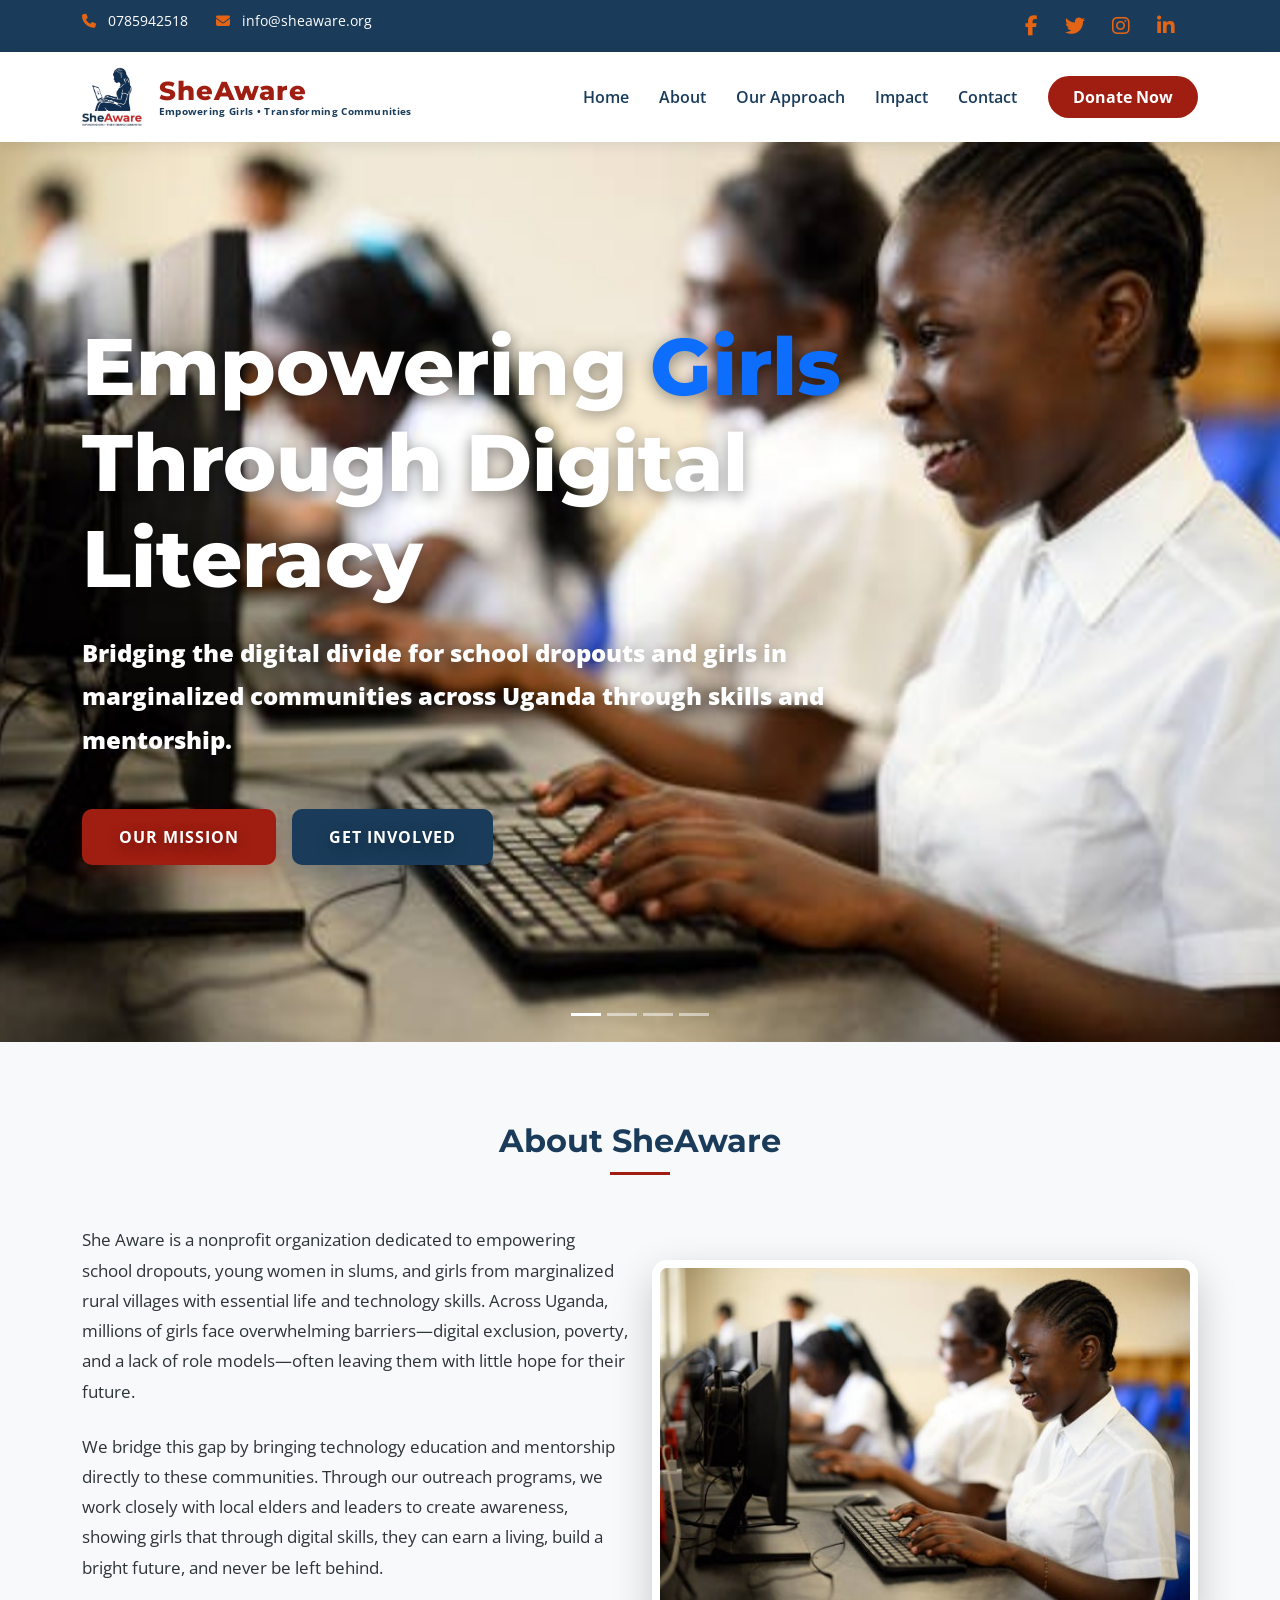
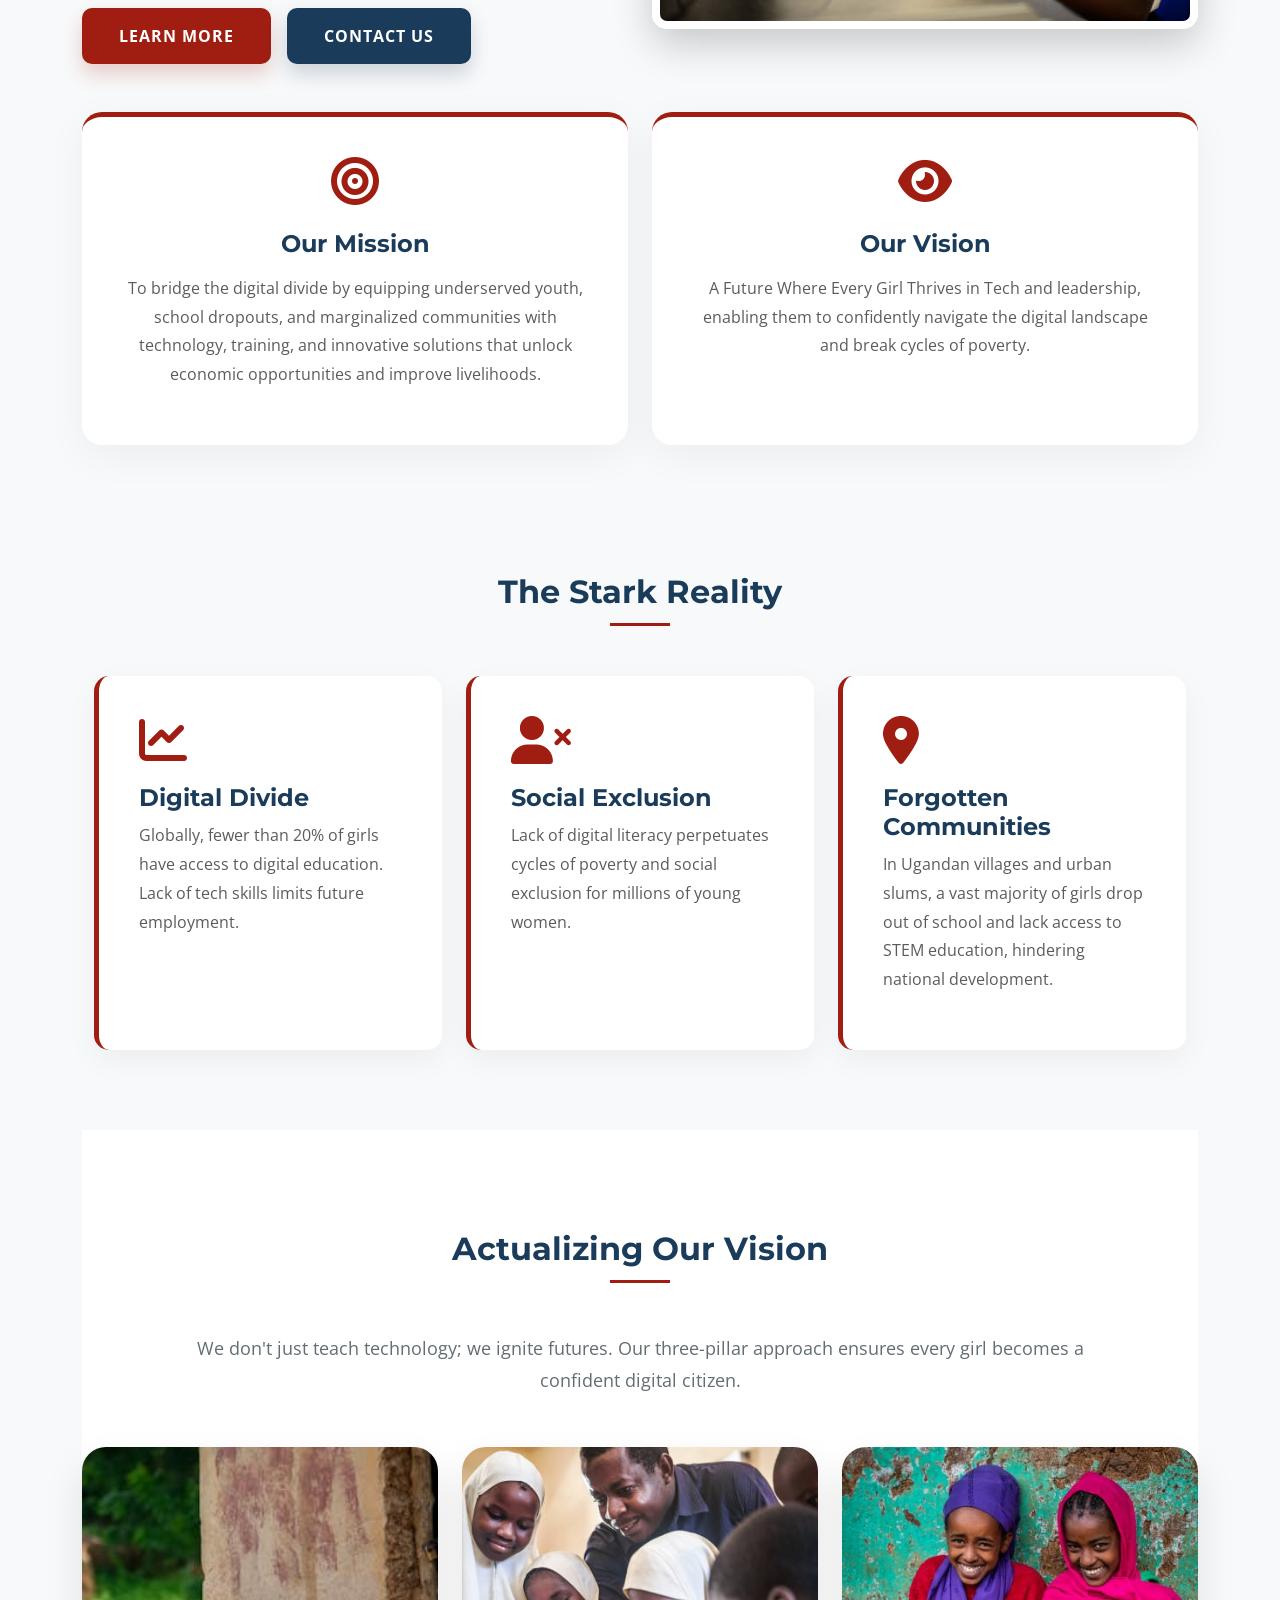
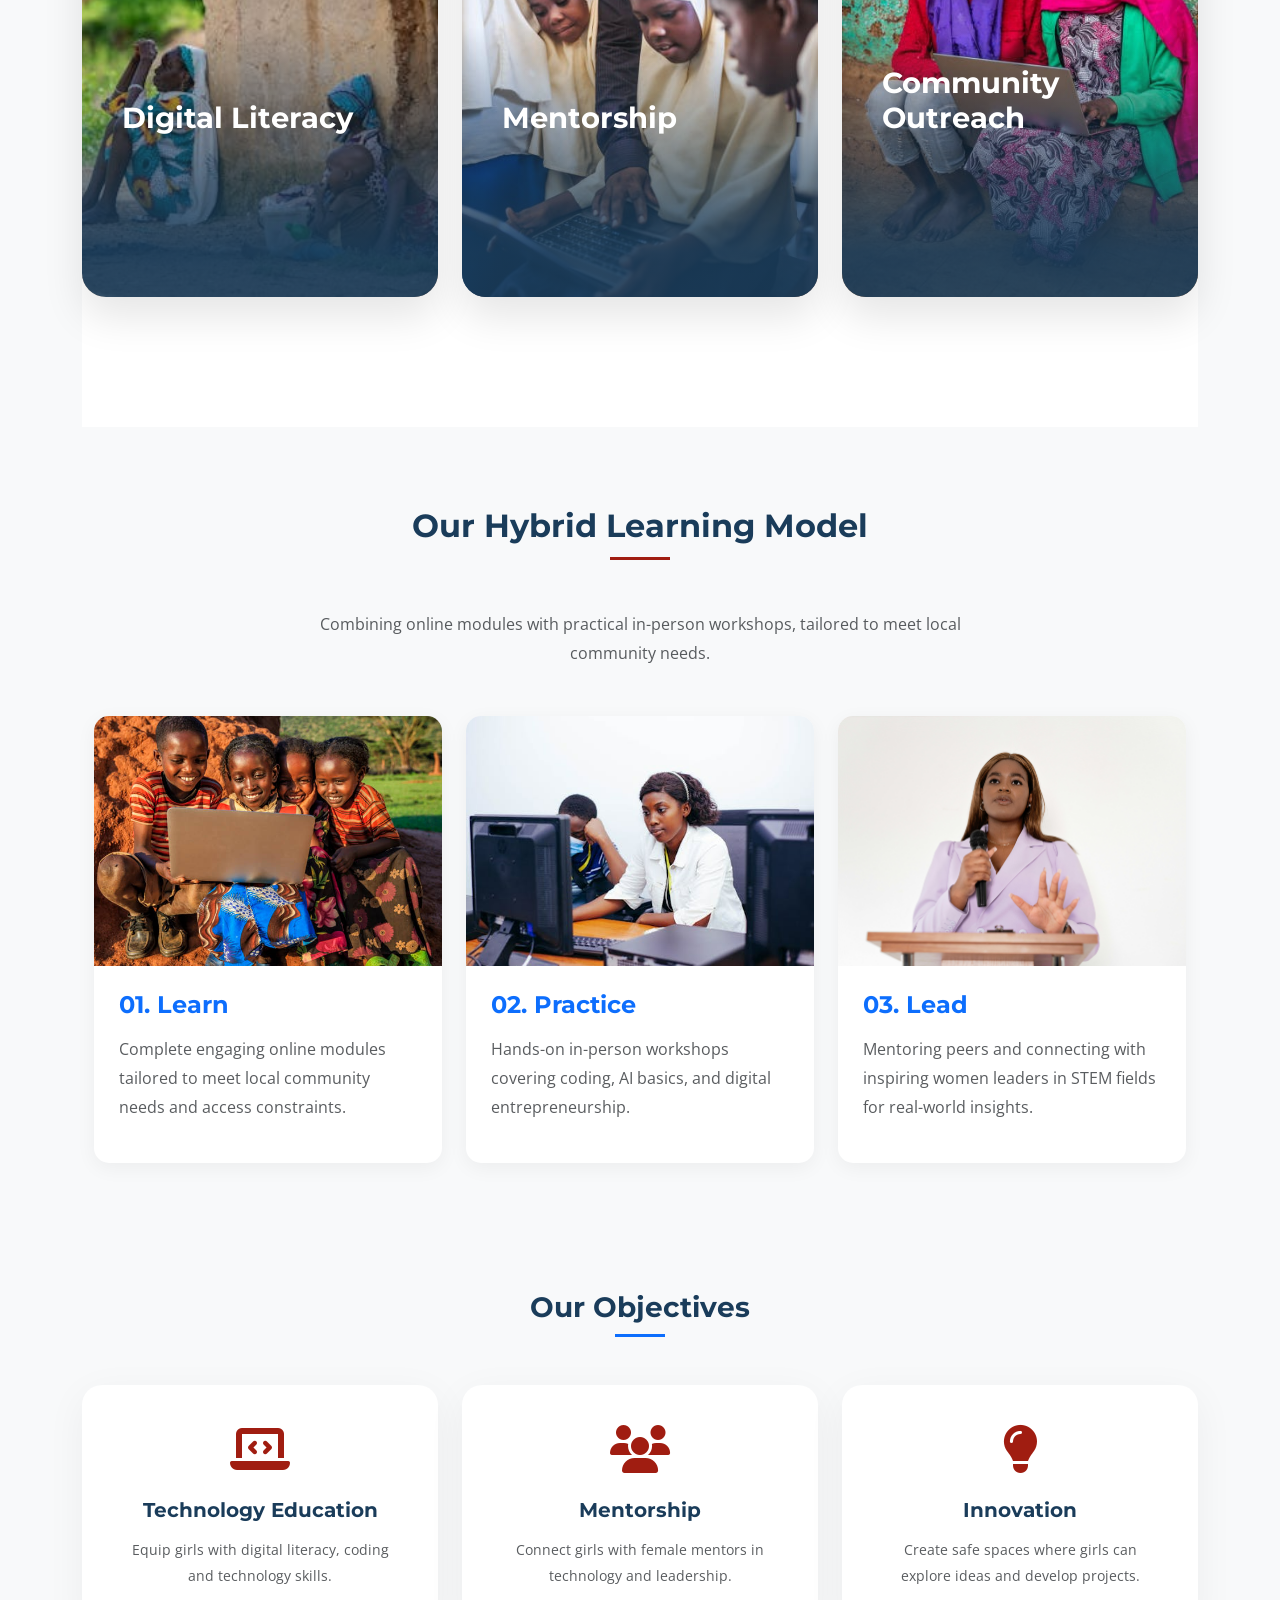
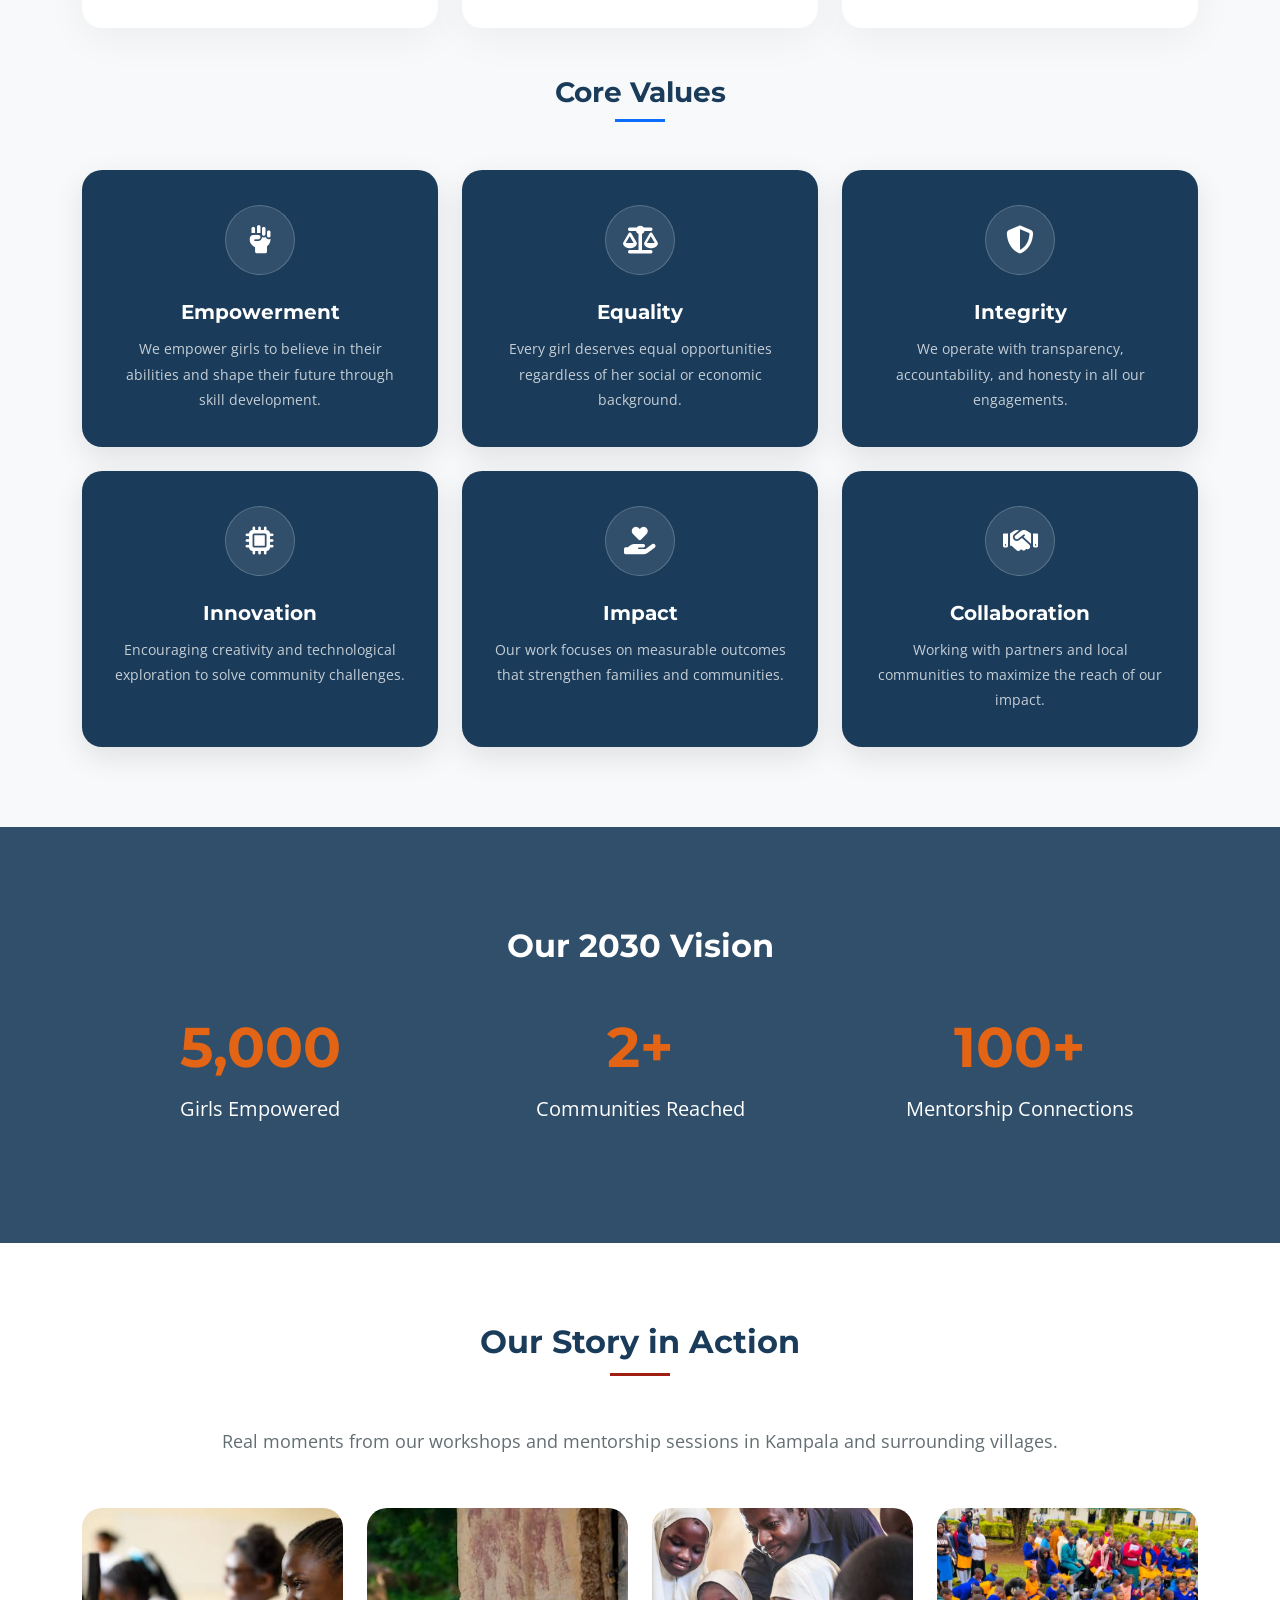
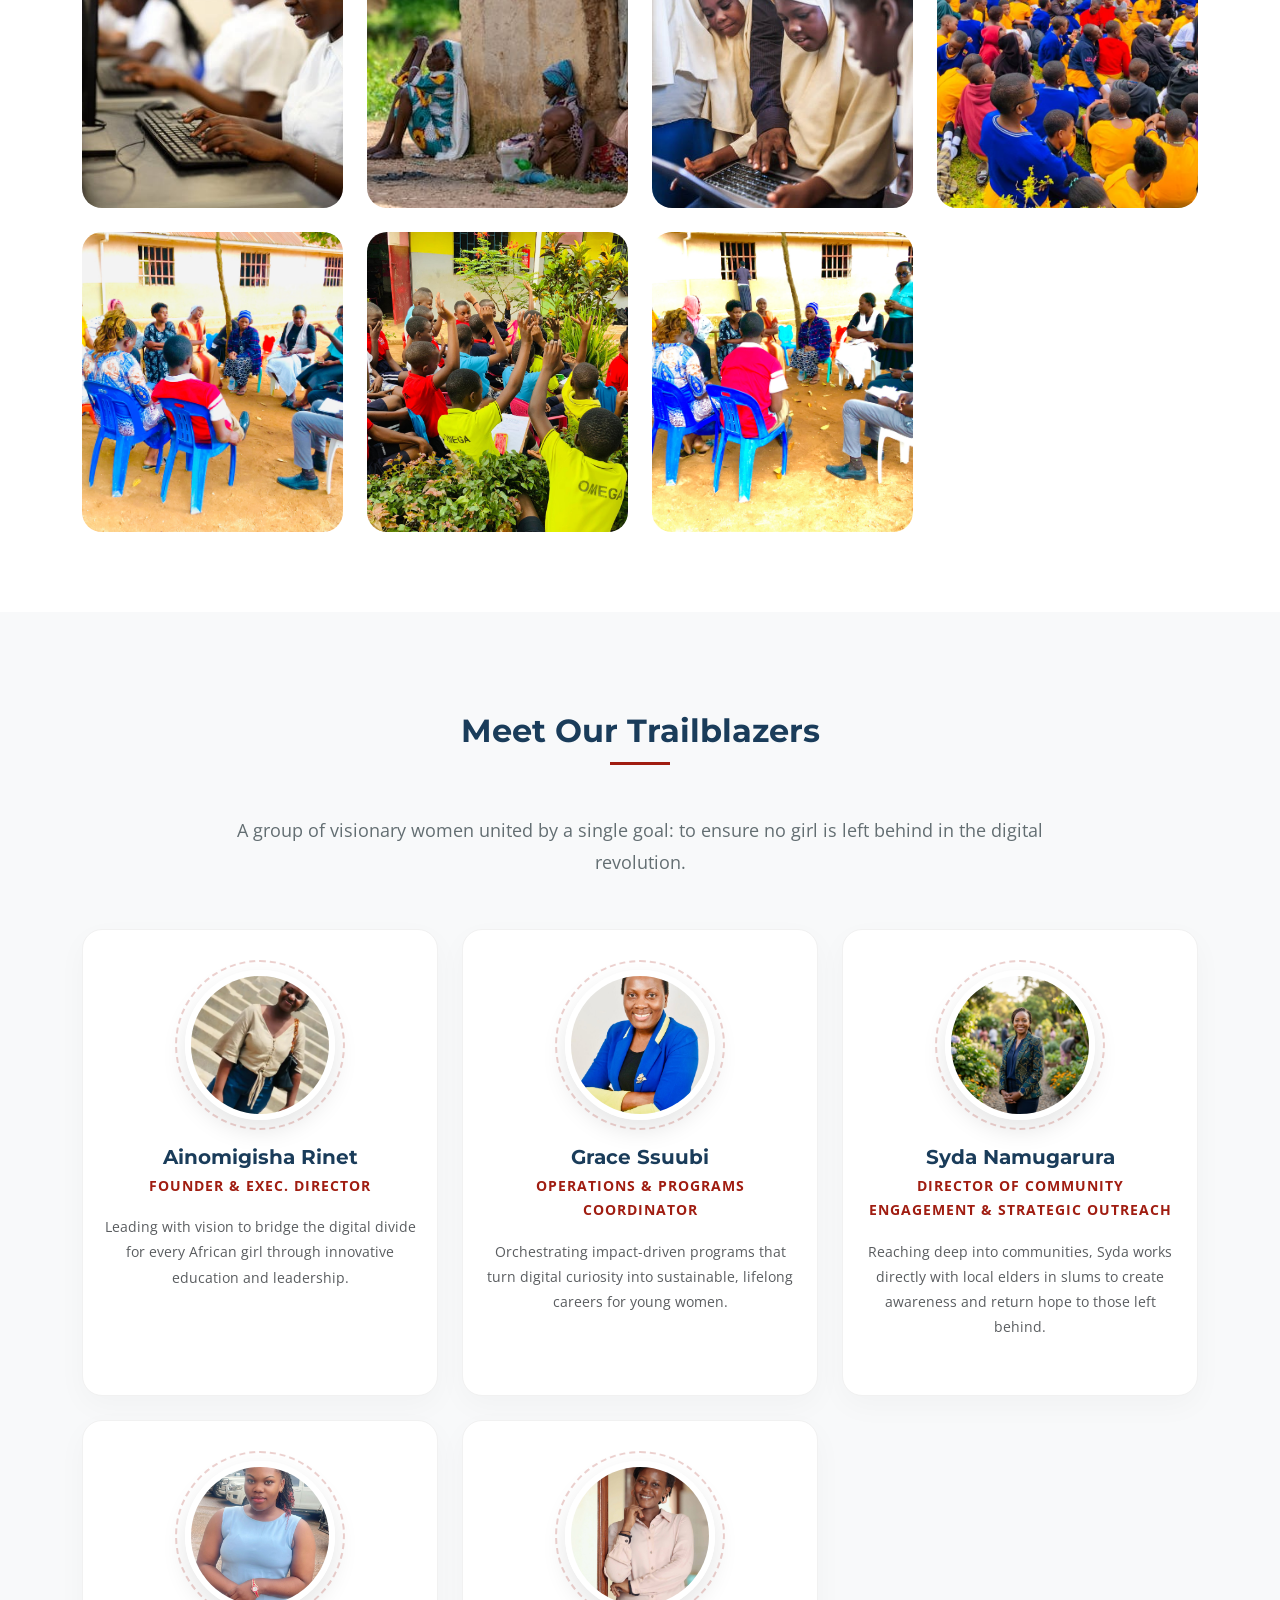
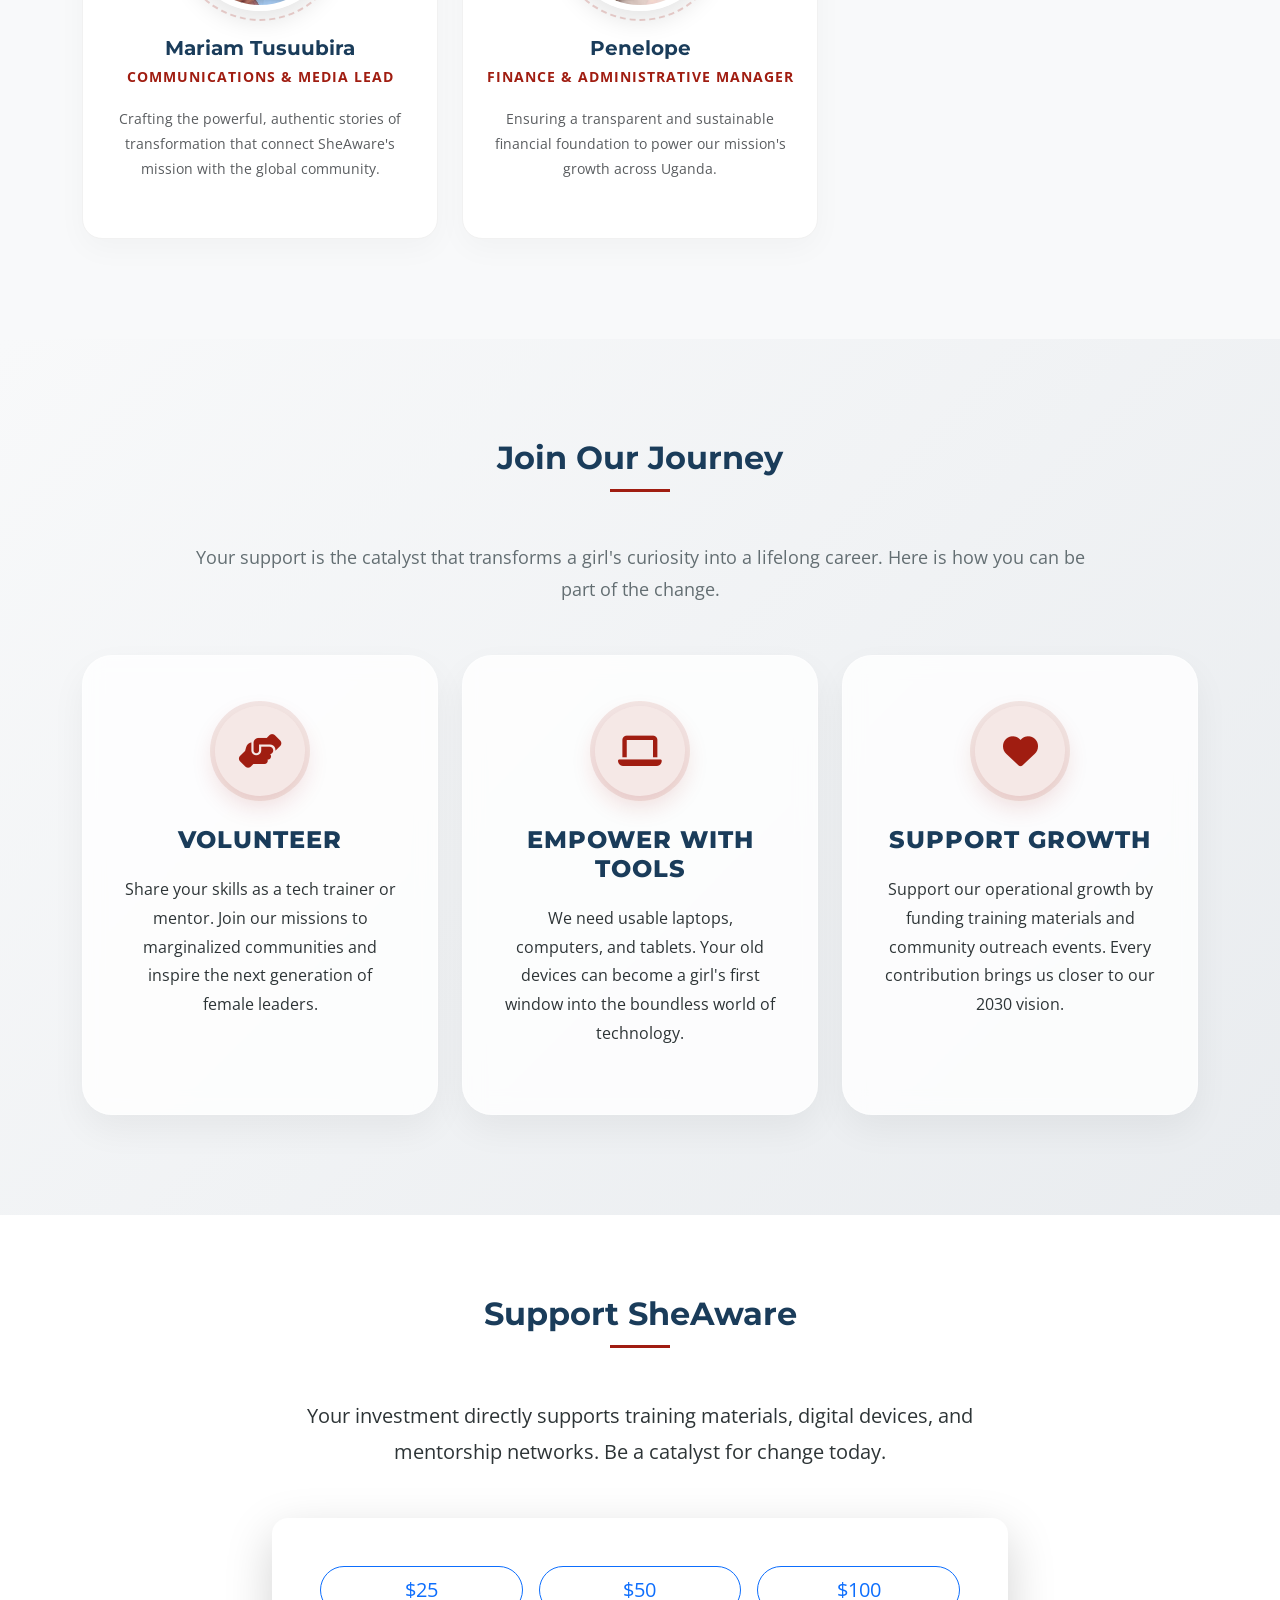
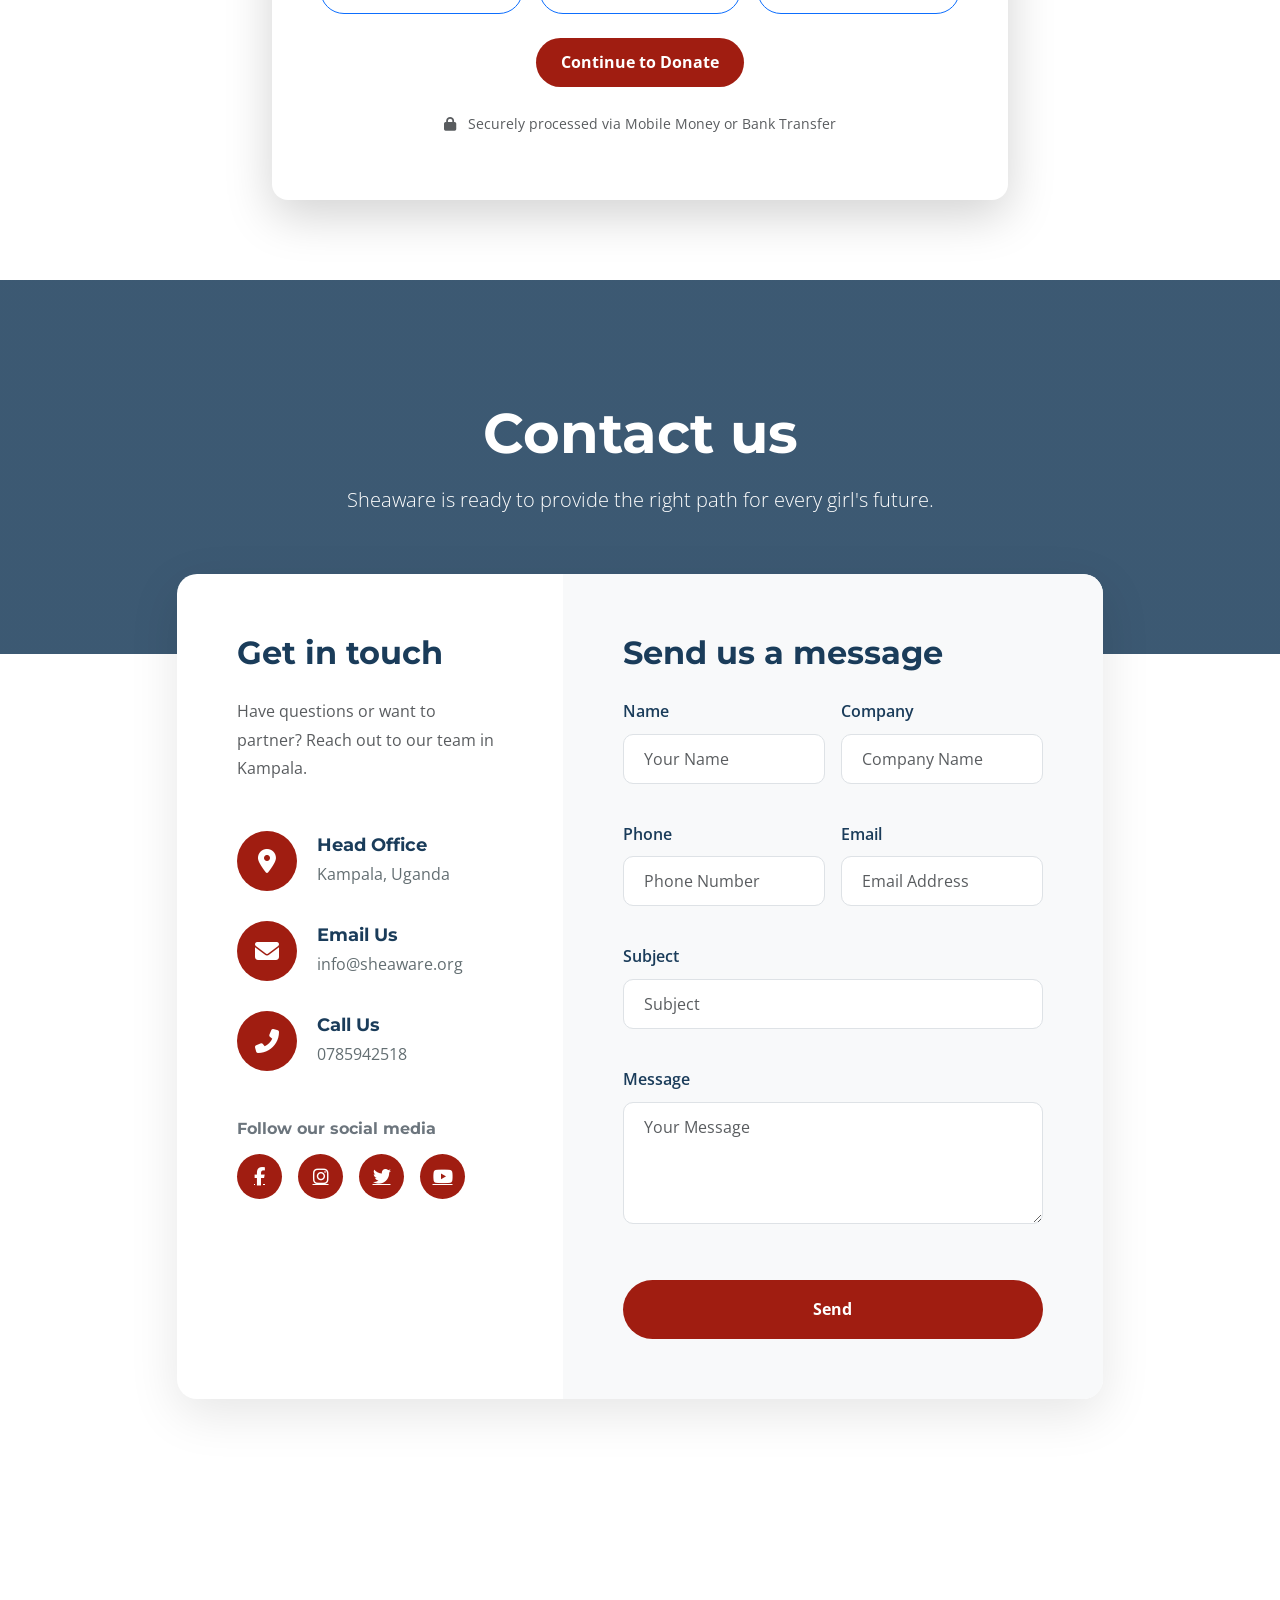
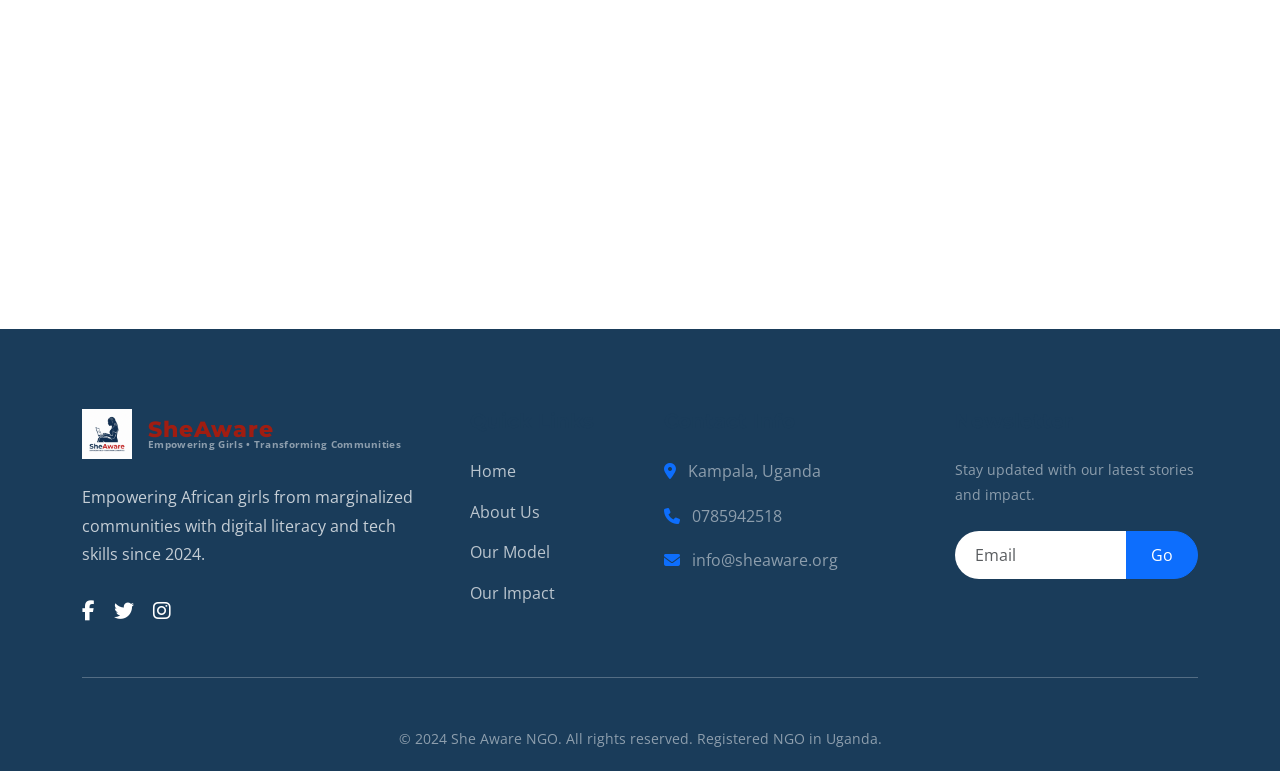
==== index.html @ 710950cf "implemented dynamic counters" ====
<!DOCTYPE html>
<html lang="en">

<head>
    <meta charset="UTF-8">
    <meta name="viewport" content="width=device-width, initial-scale=1.0">
    <title>Sheaware | Empowering Girls Through Digital Literacy</title>

    <!-- FAVICON (Replace with actual) -->
    <link rel="icon" href="favicon.ico" type="image/x-icon">

    <!-- GOOGLE FONTS -->
    <link
        href="https://fonts.googleapis.com/css2?family=Montserrat:wght@700;800&family=Open+Sans:wght@400;600&display=swap"
        rel="stylesheet">

    <!-- BOOTSTRAP 5 -->
    <link href="https://cdn.jsdelivr.net/npm/bootstrap@5.3.0/dist/css/bootstrap.min.css" rel="stylesheet">

    <!-- FONT AWESOME -->
    <link rel="stylesheet" href="https://cdnjs.cloudflare.com/ajax/libs/font-awesome/6.4.0/css/all.min.css">

    <!-- CUSTOM CSS -->
    <link rel="stylesheet" href="style.css">
</head>

<body>

    <!-- TOP BAR -->
    <div class="top-bar d-none d-md-block">
        <div class="container d-flex justify-content-between">
            <div>
                <span><i class="fas fa-phone"></i> 0785942518</span>
                <span class="ms-4"><i class="fas fa-envelope"></i> info@sheaware.org</span>
            </div>
            <div class="social-links">
                <a href="#"><i class="fab fa-facebook-f"></i></a>
                <a href="#"><i class="fab fa-twitter"></i></a>
                <a href="#"><i class="fab fa-instagram"></i></a>
                <a href="#"><i class="fab fa-linkedin-in"></i></a>
            </div>
        </div>
    </div>

    <!-- NAVIGATION -->
    <nav class="navbar navbar-expand-lg sticky-top">
        <div class="container">
            <a class="navbar-brand d-flex align-items-center" href="#home">
                <img src="sheaware_logo-removebg-preview.png" alt="SheAware Logo" class="logo-img">
                <div class="ms-3 brand-text-container d-none d-sm-block">
                    <div class="brand-title">She<span>Aware</span></div>
                    <div class="brand-slogan">Empowering Girls • Transforming Communities</div>
                </div>
            </a>
            <button class="navbar-toggler" type="button" data-bs-toggle="collapse" data-bs-target="#navbarNav">
                <span class="navbar-toggler-icon"></span>
            </button>
            <div class="collapse navbar-collapse" id="navbarNav">
                <ul class="navbar-nav ms-auto align-items-lg-center">
                    <li class="nav-item"><a class="nav-link" href="#home">Home</a></li>
                    <li class="nav-item"><a class="nav-link" href="#about">About</a></li>
                    <li class="nav-item"><a class="nav-link" href="#approach">Our Approach</a></li>
                    <li class="nav-item"><a class="nav-link" href="#impact">Impact</a></li>
                    <li class="nav-item"><a class="nav-link" href="#contact">Contact</a></li>
                    <li class="nav-item ms-lg-3 mt-3 mt-lg-0">
                        <a href="#donate" class="btn-donate">Donate Now</a>
                    </li>
                </ul>
            </div>
        </div>
    </nav>

    <!-- HERO SECTION (FULL-BLEED CAROUSEL) -->
    <section id="home" class="hero-section p-0">
        <div id="heroCarousel" class="carousel slide carousel-fade" data-bs-ride="carousel" data-bs-interval="6000">
            <div class="carousel-indicators">
                <button type="button" data-bs-target="#heroCarousel" data-bs-slide-to="0" class="active"></button>
                <button type="button" data-bs-target="#heroCarousel" data-bs-slide-to="1"></button>
                <button type="button" data-bs-target="#heroCarousel" data-bs-slide-to="2"></button>
                <button type="button" data-bs-target="#heroCarousel" data-bs-slide-to="3"></button>
            </div>
            <div class="carousel-inner">
                <!-- Slide 1 (Original) -->
                <div class="carousel-item active">
                    <div class="hero-slide-bg"
                        style="background: url('WhatsApp Image 2026-03-09 at 10.23.08.jpeg') center/cover no-repeat;">
                    </div>
                    <div class="container hero-container">
                        <div class="hero-content">
                            <h1 class="display-1 fw-bold mb-4">Empowering <span class="text-primary">Girls</span>
                                Through Digital Literacy</h1>
                            <p class="lead fs-4 mb-5">Bridging the digital divide for school dropouts and girls in
                                marginalized communities across Uganda through skills and mentorship.</p>
                            <div class="d-flex gap-3 justify-content-center justify-content-lg-start">
                                <a href="#about" class="btn btn-premium-red">Our Mission</a>
                                <a href="#contact" class="btn btn-premium-navy">Get Involved</a>
                            </div>
                        </div>
                    </div>
                </div>
                <!-- Slide 2 -->
                <div class="carousel-item">
                    <div class="hero-slide-bg"
                        style="background: linear-gradient(rgba(0,0,0,0.5), rgba(0,0,0,0.5)), url('comm.jpeg') center/cover no-repeat;">
                    </div>
                    <div class="container hero-container">
                        <div class="hero-content">
                            <h1 class="display-1 fw-bold mb-4">Transforming <span
                                    class="text-primary">Communities</span> Together</h1>
                            <p class="lead fs-4 mb-5">Working with local leaders and elders to create a brighter,
                                digitally-inclusive future for every girl.</p>
                            <div class="d-flex gap-3 justify-content-center justify-content-lg-start">
                                <a href="#help" class="btn btn-premium-red">How to Help</a>
                                <a href="#team" class="btn btn-premium-navy">Meet the Team</a>
                            </div>
                        </div>
                    </div>
                </div>

                <!-- Slide 3 -->
                <div class="carousel-item">
                    <div class="hero-slide-bg"
                        style="background: linear-gradient(rgba(0,0,0,0.5), rgba(0,0,0,0.5)), url('school_outreach.jpg') center/cover no-repeat;">
                    </div>
                    <div class="container hero-container">
                        <div class="hero-content">
                            <h1 class="display-1 fw-bold mb-4">Ensuring <span class="text-primary">No Girl</span> is
                                Left Behind</h1>
                            <p class="lead fs-4 mb-5">Our missions reach the heart of slums and villages, bringing
                                technology to those who need it most.</p>
                            <div class="d-flex gap-3 justify-content-center justify-content-lg-start">
                                <a href="#contact" class="btn btn-premium-red">Partner With Us</a>
                                <a href="#impact" class="btn btn-premium-navy">Our Impact</a>
                            </div>
                        </div>
                    </div>
                </div>
                <!-- Slide 3 -->

                <div class="carousel-item">
                    <div class="hero-slide-bg"
                        style="background: linear-gradient(rgba(0,0,0,0.5), rgba(0,0,0,0.5)), url('passion.png') center/cover no-repeat;">
                    </div>
                    <div class="container hero-container">
                        <div class="hero-content">
                            <h1 class="display-1 fw-bold mb-4">Igniting <span class="text-primary">Innovation</span> &
                                Hope</h1>
                            <p class="lead fs-4 mb-5">From coding to creativity, we equip young African women with the
                                tools to lead in the digital era.</p>
                            <div class="d-flex gap-3 justify-content-center justify-content-lg-start">
                                <a href="#about" class="btn btn-premium-red">Learn More</a>
                                <a href="#donate" class="btn btn-premium-navy">Donate Now</a>
                            </div>
                        </div>
                    </div>
                </div>

            </div>
        </div>
    </section>

    <!-- ABOUT SHEAWARE SECTION -->
    <section id="about" class="section-padding bg-light">
        <div class="container">
            <div class="text-center mb-5">
                <h2 class="section-title">About SheAware</h2>
            </div>
            <div class="row align-items-center mb-5">
                <div class="col-lg-6 mb-4 mb-lg-0">
                    <div class="about-text">
                        <p>She Aware is a nonprofit organization dedicated to empowering school dropouts, young women in
                            slums, and girls from marginalized rural villages with essential life and technology skills.
                            Across Uganda, millions of
                            girls face overwhelming barriers—digital exclusion, poverty, and a lack of role models—often
                            leaving them with little hope for their future.</p>
                        <p>We bridge this gap by bringing technology education and mentorship directly to these
                            communities. Through our outreach programs, we work closely with local elders and leaders to
                            create awareness, showing girls that through digital skills, they can earn a living, build a
                            bright future, and never be left behind.</p>

                        <div class="mt-4 d-flex gap-3">
                            <a href="#about" class="btn btn-premium-red">Learn More</a>
                            <a href="#contact" class="btn btn-premium-navy">Contact Us</a>
                        </div>
                    </div>
                </div>
                <div class="col-lg-6">
                    <div class="about-image">
                        <img src="WhatsApp Image 2026-03-09 at 10.23.08.jpeg" alt="SheAware Digital Training">
                    </div>
                </div>
            </div>



            <!-- Mission & Vision Cards -->
            <div class="row g-4 mb-5">
                <div class="col-lg-6">
                    <div class="elegant-card">
                        <i class="fas fa-bullseye"></i>
                        <h4>Our Mission</h4>
                        <p class="text-muted">To bridge the digital divide by equipping underserved youth, school
                            dropouts, and marginalized communities with
                            technology, training, and innovative solutions that unlock economic opportunities and
                            improve livelihoods.</p>
                    </div>
                </div>
                <div class="col-lg-6">
                    <div class="elegant-card">
                        <i class="fas fa-eye"></i>
                        <h4>Our Vision</h4>
                        <p class="text-muted">A Future Where Every Girl Thrives in Tech and leadership, enabling them to
                            confidently navigate the digital landscape and break cycles of poverty.</p>
                    </div>
                </div>
            </div>

            <!-- WHY WE EXIST (The Stark Reality) -->
            <section class="section-padding">
                <div class="container">
                    <h2 class="text-center section-title">The Stark Reality</h2>
                    <div class="row g-4">
                        <div class="col-md-6 col-lg-4">
                            <div class="problem-card">
                                <i class="fas fa-chart-line"></i>
                                <h4>Digital Divide</h4>
                                <p class="text-muted">Globally, fewer than 20% of girls have access to digital
                                    education. Lack
                                    of tech skills limits future employment.</p>
                            </div>
                        </div>
                        <div class="col-md-6 col-lg-4">
                            <div class="problem-card">
                                <i class="fas fa-user-times"></i>
                                <h4>Social Exclusion</h4>
                                <p class="text-muted">Lack of digital literacy perpetuates cycles of poverty and social
                                    exclusion for millions of young women.</p>
                            </div>
                        </div>
                        <div class="col-md-6 col-lg-4">
                            <div class="problem-card">
                                <i class="fas fa-map-marker-alt"></i>
                                <h4>Forgotten Communities</h4>
                                <p class="text-muted">In Ugandan villages and urban slums, a vast majority of girls drop
                                    out of school and lack access to STEM
                                    education,
                                    hindering national development.</p>
                            </div>
                        </div>
                    </div>
                </div>
            </section>

            <!-- UNIQUE WHAT WE DO SECTION (Visual Story) -->
            <div class="do-section">
                <div class="text-center mb-5">
                    <h2 class="section-title">Actualizing Our Vision</h2>
                    <p class="section-subtitle">We don't just teach technology; we ignite futures. Our three-pillar
                        approach ensures every girl becomes a confident digital citizen.</p>
                </div>
                <div class="row g-4">
                    <div class="col-lg-4">
                        <div class="story-card">
                            <img src="WhatsApp Image 2026-03-09 at 10.24.46.jpeg" alt="Digital Literacy">
                            <div class="story-overlay">
                                <div class="story-content">
                                    <h4>Digital Literacy</h4>
                                    <p>Equipping girls with foundational tech skills, from computer operations to
                                        coding, ensuring they aren't left behind in the digital age.</p>
                                </div>
                            </div>
                        </div>
                    </div>
                    <div class="col-lg-4">
                        <div class="story-card">
                            <img src="WhatsApp Image 2026-03-09 at 10.27.00.jpeg" alt="Mentorship">
                            <div class="story-overlay">
                                <div class="story-content">
                                    <h4>Mentorship</h4>
                                    <p>Connecting underprivileged girls with inspiring women leaders in tech to build
                                        confidence and map out ambitious career paths.</p>
                                </div>
                            </div>
                        </div>
                    </div>
                    <div class="col-lg-4">
                        <div class="story-card">
                            <img src="WhatsApp Image 2026-03-09 at 10.27.11.jpeg" alt="Community Outreach">
                            <div class="story-overlay">
                                <div class="story-content">
                                    <h4>Community Outreach</h4>
                                    <p>Collaborating with local elders and leaders in slums and villages to create
                                        awareness and open doors for girls to dream again.</p>
                                </div>
                            </div>
                        </div>
                    </div>
                </div>
            </div>

            <!-- OUR APPROACH (Solution) -->
            <section id="approach" class="section-padding bg-light">
                <div class="container">
                    <h2 class="text-center section-title">Our Hybrid Learning Model</h2>
                    <p class="text-center text-muted mb-5 mx-auto" style="max-width: 700px;">Combining online modules
                        with
                        practical in-person workshops, tailored to meet local community needs.</p>

                    <div class="row g-4">
                        <div class="col-md-4">
                            <div class="approach-card">
                                <img src="learn_kids.png" alt="Learn">
                                <div class="approach-body">
                                    <h4 class="text-primary mb-3">01. Learn</h4>
                                    <p class="text-muted">Complete engaging online modules tailored to meet local
                                        community
                                        needs and access constraints.</p>
                                </div>
                            </div>
                        </div>
                        <div class="col-md-4">
                            <div class="approach-card">
                                <img src="practice_lab.png" alt="Practice">
                                <div class="approach-body">
                                    <h4 class="text-primary mb-3">02. Practice</h4>
                                    <p class="text-muted">Hands-on in-person workshops covering coding, AI basics, and
                                        digital
                                        entrepreneurship.</p>
                                </div>
                            </div>
                        </div>
                        <div class="col-md-4">
                            <div class="approach-card">
                                <img src="speech.jpg" alt="Lead">
                                <div class="approach-body">
                                    <h4 class="text-primary mb-3">03. Lead</h4>
                                    <p class="text-muted">Mentoring peers and connecting with inspiring women leaders in
                                        STEM
                                        fields for real-world insights.</p>
                                </div>
                            </div>
                        </div>
                    </div>
                </div>
            </section>



            <!-- Objectives Section -->
            <div class="text-center mb-5 mt-5">
                <h3 class="fw-bold">Our Objectives</h3>
                <div class="mx-auto bg-primary" style="width: 50px; height: 3px; margin-top: 10px;"></div>
            </div>
            <div class="row g-4 mb-5">
                <div class="col-md-4">
                    <div class="elegant-card bg-white border-0">
                        <i class="fas fa-laptop-code"></i>
                        <h5>Technology Education</h5>
                        <p class="small text-muted mb-0">Equip girls with digital literacy, coding and technology
                            skills.</p>
                    </div>
                </div>
                <div class="col-md-4">
                    <div class="elegant-card bg-white border-0">
                        <i class="fas fa-users"></i>
                        <h5>Mentorship</h5>
                        <p class="small text-muted mb-0">Connect girls with female mentors in technology and leadership.
                        </p>
                    </div>
                </div>
                <div class="col-md-4">
                    <div class="elegant-card bg-white border-0">
                        <i class="fas fa-lightbulb"></i>
                        <h5>Innovation</h5>
                        <p class="small text-muted mb-0">Create safe spaces where girls can explore ideas and develop
                            projects.</p>
                    </div>
                </div>
            </div>

            <!-- Core Values Section -->
            <div class="text-center mb-5 mt-5">
                <h3 class="fw-bold">Core Values</h3>
                <div class="mx-auto bg-primary" style="width: 50px; height: 3px; margin-top: 10px;"></div>
            </div>
            <div class="row g-4 justify-content-center">
                <div class="col-lg-4 col-md-6">
                    <div class="value-item">
                        <div class="value-icon"><i class="fas fa-fist-raised"></i></div>
                        <h5>Empowerment</h5>
                        <p class="small opacity-75 mb-0">We empower girls to believe in their abilities and shape their
                            future through skill development.</p>
                    </div>
                </div>
                <div class="col-lg-4 col-md-6">
                    <div class="value-item">
                        <div class="value-icon"><i class="fas fa-balance-scale"></i></div>
                        <h5>Equality</h5>
                        <p class="small opacity-75 mb-0">Every girl deserves equal opportunities regardless of her
                            social or economic background.</p>
                    </div>
                </div>
                <div class="col-lg-4 col-md-6">
                    <div class="value-item">
                        <div class="value-icon"><i class="fas fa-shield-alt"></i></div>
                        <h5>Integrity</h5>
                        <p class="small opacity-75 mb-0">We operate with transparency, accountability, and honesty in
                            all our engagements.</p>
                    </div>
                </div>
                <div class="col-lg-4 col-md-6">
                    <div class="value-item">
                        <div class="value-icon"><i class="fas fa-microchip"></i></div>
                        <h5>Innovation</h5>
                        <p class="small opacity-75 mb-0">Encouraging creativity and technological exploration to solve
                            community challenges.</p>
                    </div>
                </div>
                <div class="col-lg-4 col-md-6">
                    <div class="value-item">
                        <div class="value-icon"><i class="fas fa-hand-holding-heart"></i></div>
                        <h5>Impact</h5>
                        <p class="small opacity-75 mb-0">Our work focuses on measurable outcomes that strengthen
                            families and communities.</p>
                    </div>
                </div>
                <div class="col-lg-4 col-md-6">
                    <div class="value-item">
                        <div class="value-icon"><i class="fas fa-handshake"></i></div>
                        <h5>Collaboration</h5>
                        <p class="small opacity-75 mb-0">Working with partners and local communities to maximize the
                            reach of our impact.</p>
                    </div>
                </div>
            </div>
        </div>
    </section>


    <!-- IMPACT STATS -->
    <section id="impact" class="stats-section">
        <div class="container text-center">
            <h2 class="text-white mb-5">Our 2030 Vision</h2>
            <div class="row g-4">
                <div class="col-md-4">
                    <div class="stat-item">
                        <h3><span class="counter-value" data-target="250000">0</span></h3>
                        <p class="fs-5">Girls Empowered</p>
                    </div>
                </div>
                <div class="col-md-4">
                    <div class="stat-item">
                        <h3><span class="counter-value" data-target="100">0</span>+</h3>
                        <p class="fs-5">Communities Reached</p>
                    </div>
                </div>
                <div class="col-md-4">
                    <div class="stat-item">
                        <h3><span class="counter-value" data-target="5000">0</span>+</h3>
                        <p class="fs-5">Mentorship Connections</p>
                    </div>
                </div>
            </div>
        </div>
    </section>
    <!-- GALLERY SECTION -->
    <section id="gallery" class="section-padding">
        <div class="container">
            <h2 class="section-title text-center">Our Story in Action</h2>
            <p class="section-subtitle">Real moments from our workshops and mentorship sessions in Kampala and
                surrounding villages.</p>

            <div class="row g-4">
                <div class="col-md-3 col-sm-6">
                    <div class="gallery-item">
                        <img src="WhatsApp Image 2026-03-09 at 10.23.08.jpeg" alt="Girls learning technology"
                            class="img-fluid rounded-4 shadow-sm">
                    </div>
                </div>
                <div class="col-md-3 col-sm-6">
                    <div class="gallery-item">
                        <img src="WhatsApp Image 2026-03-09 at 10.24.46.jpeg" alt="Digital literacy workshop"
                            class="img-fluid rounded-4 shadow-sm">
                    </div>
                </div>
                <div class="col-md-3 col-sm-6">
                    <div class="gallery-item">
                        <img src="WhatsApp Image 2026-03-09 at 10.27.00.jpeg" alt="Coding session"
                            class="img-fluid rounded-4 shadow-sm">
                    </div>
                </div>
                <div class="col-md-3 col-sm-6">
                    <div class="gallery-item">
                        <img src="school_outreach.jpg" alt="School outreach gathering"
                            class="img-fluid rounded-4 shadow-sm">
                    </div>
                </div>
                <div class="col-md-3 col-sm-6">
                    <div class="gallery-item">
                        <img src="comm.jpeg" alt="Meeting community leaders" class="img-fluid rounded-4 shadow-sm">
                    </div>
                </div>
                <div class="col-md-3 col-sm-6">
                    <div class="gallery-item">
                        <img src="Children.jpg" alt="Meeting community leaders" class="img-fluid rounded-4 shadow-sm">
                    </div>
                </div>
                <div class="col-md-3 col-sm-6">
                    <div class="gallery-item">
                        <img src="addressing.jpeg" alt="Meeting community leaders"
                            class="img-fluid rounded-4 shadow-sm">
                    </div>
                </div>
            </div>
        </div>
    </section>



    <!-- UNIQUE MEET THE TEAM SECTION -->
    <section id="team" class="team-section">
        <div class="container">
            <div class="text-center mb-5">
                <h2 class="section-title">Meet Our Trailblazers</h2>
                <p class="section-subtitle">A group of visionary women united by a single goal: to ensure no
                    girl is
                    left behind in the digital revolution.</p>
            </div>
            <div class="row g-4">
                <div class="col-lg-4">
                    <div class="team-profile-card">
                        <div class="team-avatar">
                            <img src="Rinet2.jpeg" alt="Ainomigisha Rinet">
                        </div>
                        <h5>Ainomigisha Rinet</h5>
                        <p class="role">Founder & Exec. Director</p>
                        <p class="small text-muted mt-3">Leading with vision to bridge the digital divide for
                            every
                            African girl through innovative education and leadership.</p>
                    </div>
                </div>
                <div class="col-lg-4">
                    <div class="team-profile-card">
                        <div class="team-avatar">
                            <img src="Grace_photo.jpg" alt="Grace Ssuubi">
                        </div>
                        <h5>Grace Ssuubi</h5>
                        <p class="role">Operations & Programs Coordinator</p>
                        <p class="small text-muted mt-3">Orchestrating impact-driven programs that turn digital
                            curiosity into sustainable, lifelong careers for young women.</p>
                    </div>
                </div>
                <div class="col-lg-4">
                    <div class="team-profile-card">
                        <div class="team-avatar">
                            <img src="syda.png" alt="Syda Namugarura">
                        </div>
                        <h5>Syda Namugarura</h5>
                        <p class="role">Director of Community Engagement & Strategic Outreach</p>
                        <p class="small text-muted mt-3">Reaching deep into communities, Syda works directly
                            with local
                            elders in slums to create awareness and return hope to those left behind.</p>
                    </div>
                </div>
                <div class="col-lg-4">
                    <div class="team-profile-card">
                        <div class="team-avatar">
                            <img src="Mariam2.jpeg" alt="Mariam Tusuubira">
                        </div>
                        <h5>Mariam Tusuubira</h5>
                        <p class="role">Communications & Media Lead</p>
                        <p class="small text-muted mt-3">Crafting the powerful, authentic stories of
                            transformation that
                            connect SheAware's mission with the global community.</p>
                    </div>
                </div>
                <div class="col-lg-4">
                    <div class="team-profile-card">
                        <div class="team-avatar">
                            <img src="Penelope2.jpeg" alt="Penelope">
                        </div>
                        <h5>Penelope</h5>
                        <p class="role">Finance & Administrative Manager</p>
                        <p class="small text-muted mt-3">Ensuring a transparent and sustainable financial
                            foundation to
                            power our mission's growth across Uganda.</p>
                    </div>
                </div>
            </div>
        </div>
    </section>


    <!-- UNIQUE HOW YOU CAN HELP SECTION (Glass Impact) -->
    <section id="help" class="help-section">
        <div class="container">
            <div class="text-center mb-5">
                <h2 class="section-title">Join Our Journey</h2>
                <p class="section-subtitle">Your support is the catalyst that transforms a girl's curiosity into
                    a
                    lifelong career. Here is how you can be part of the change.</p>
            </div>
            <div class="row g-4">
                <div class="col-lg-4">
                    <div class="glass-help-card">
                        <div class="help-glow-icon">
                            <i class="fas fa-hands-helping"></i>
                        </div>
                        <h4>Volunteer</h4>
                        <p>Share your skills as a tech trainer or mentor. Join our missions to marginalized
                            communities
                            and inspire the next generation of female leaders.</p>
                    </div>
                </div>
                <div class="col-lg-4">
                    <div class="glass-help-card">
                        <div class="help-glow-icon">
                            <i class="fas fa-laptop"></i>
                        </div>
                        <h4>Empower with Tools</h4>
                        <p>We need usable laptops, computers, and tablets. Your old devices can become a girl's
                            first
                            window into the boundless world of technology.</p>
                    </div>
                </div>
                <div class="col-lg-4">
                    <div class="glass-help-card">
                        <div class="help-glow-icon">
                            <i class="fas fa-heart"></i>
                        </div>
                        <h4>Support Growth</h4>
                        <p>Support our operational growth by funding training materials and community outreach
                            events.
                            Every contribution brings us closer to our 2030 vision.</p>
                    </div>
                </div>
            </div>
        </div>
    </section>

    <!-- DONATE / SUPPORT SECTION -->
    <section id="donate" class="section-padding">
        <div class="container">
            <div class="row">
                <div class="col-lg-8 mx-auto text-center">
                    <h2 class="section-title">Support SheAware</h2>
                    <p class="mb-5 fs-5">Your investment directly supports training materials, digital devices,
                        and
                        mentorship networks. Be a catalyst for change today.</p>

                    <div class="card border-0 shadow-lg p-4 p-md-5 rounded-4">
                        <div class="row g-3">
                            <div class="col-md-4"><button
                                    class="btn btn-outline-primary btn-lg w-100 rounded-pill">$25</button></div>
                            <div class="col-md-4"><button
                                    class="btn btn-outline-primary btn-lg w-100 rounded-pill">$50</button></div>
                            <div class="col-md-4"><button
                                    class="btn btn-outline-primary btn-lg w-100 rounded-pill">$100</button>
                            </div>
                            <div class="col-12 mt-4">
                                <a href="#" class="btn-donate d-inline-block text-decoration-none">Continue to
                                    Donate</a>
                            </div>
                        </div>
                        <p class="mt-4 text-muted small"><i class="fas fa-lock me-2"></i> Securely processed via
                            Mobile
                            Money or Bank Transfer</p>
                    </div>
                </div>
            </div>
        </div>
    </section>

    <!-- ADVANCED CONTACT SECTION -->
    <section id="contact">
        <div class="contact-header">
            <div class="container">
                <h1 class="display-4 fw-bold">Contact us</h1>
                <p class="lead">Sheaware is ready to provide the right path for every girl's future.</p>
            </div>
        </div>

        <div class="container">
            <div class="row">
                <div class="col-lg-10 mx-auto">
                    <div class="contact-container">
                        <div class="row g-0">
                            <!-- Info Side -->
                            <div class="col-lg-5 contact-info-side">
                                <h2 class="text-start mb-4">Get in touch</h2>
                                <p class="text-muted mb-5">Have questions or want to partner? Reach out to our
                                    team in
                                    Kampala.</p>

                                <div class="info-item">
                                    <div class="info-icon"><i class="fas fa-map-marker-alt"></i></div>
                                    <div class="info-content">
                                        <h5>Head Office</h5>
                                        <p>Kampala, Uganda</p>
                                    </div>
                                </div>

                                <div class="info-item">
                                    <div class="info-icon"><i class="fas fa-envelope"></i></div>
                                    <div class="info-content">
                                        <h5>Email Us</h5>
                                        <p>info@sheaware.org</p>
                                    </div>
                                </div>

                                <div class="info-item">
                                    <div class="info-icon"><i class="fas fa-phone-alt"></i></div>
                                    <div class="info-content">
                                        <h5>Call Us</h5>
                                        <p>0785942518</p>
                                    </div>
                                </div>

                                <div class="social-links mt-5">
                                    <h6 class="text-secondary mb-3">Follow our social media</h6>
                                    <div class="d-flex gap-3">
                                        <a href="#" class="info-icon m-0"
                                            style="width:45px; height:45px; font-size:18px;"><i
                                                class="fab fa-facebook-f"></i></a>
                                        <a href="#" class="info-icon m-0"
                                            style="width:45px; height:45px; font-size:18px;"><i
                                                class="fab fa-instagram"></i></a>
                                        <a href="#" class="info-icon m-0"
                                            style="width:45px; height:45px; font-size:18px;"><i
                                                class="fab fa-twitter"></i></a>
                                        <a href="#" class="info-icon m-0"
                                            style="width:45px; height:45px; font-size:18px;"><i
                                                class="fab fa-youtube"></i></a>
                                    </div>
                                </div>
                            </div>
                            <!-- Form Side -->
                            <div class="col-lg-7 contact-form-side">
                                <h2 class="text-start mb-4">Send us a message</h2>
                                <form>
                                    <div class="row g-3">
                                        <div class="col-md-6 form-group">
                                            <label class="form-label">Name</label>
                                            <input type="text" class="form-control" placeholder="Your Name">
                                        </div>
                                        <div class="col-md-6 form-group">
                                            <label class="form-label">Company</label>
                                            <input type="text" class="form-control" placeholder="Company Name">
                                        </div>
                                        <div class="col-md-6 form-group">
                                            <label class="form-label">Phone</label>
                                            <input type="tel" class="form-control" placeholder="Phone Number">
                                        </div>
                                        <div class="col-md-6 form-group">
                                            <label class="form-label">Email</label>
                                            <input type="email" class="form-control" placeholder="Email Address">
                                        </div>
                                        <div class="col-12 form-group">
                                            <label class="form-label">Subject</label>
                                            <input type="text" class="form-control" placeholder="Subject">
                                        </div>
                                        <div class="col-12 form-group">
                                            <label class="form-label">Message</label>
                                            <textarea class="form-control" rows="4"
                                                placeholder="Your Message"></textarea>
                                        </div>
                                        <div class="col-12">
                                            <button type="submit" class="btn-send">Send</button>
                                        </div>
                                    </div>
                                </form>
                            </div>
                        </div>
                    </div>
                </div>
            </div>
        </div>
    </section>

    <!-- MAP SECTION -->
    <section class="map-section">
        <div class="map-container">
            <iframe
                src="https://www.google.com/maps/embed?pb=!1m18!1m12!1m3!1d127672.10886131448!2d32.50346059726563!3d0.313611!2m3!1f0!2f0!3f0!3m2!1i1024!2i768!4f13.1!3m3!1m2!1s0x177dbb13b1855e7d%3A0xe5f80b852994f79b!2sKampala%2C%20Uganda!5e0!3m2!1sen!2sus!4v1710000000000!5m2!1sen!2sus"
                allowfullscreen="" loading="lazy" referrerpolicy="no-referrer-when-downgrade"></iframe>
        </div>
    </section>

    <!-- FOOTER -->
    <footer class="footer">
        <div class="container">
            <div class="row g-5">
                <div class="col-lg-4">
                    <div class="footer-logo d-flex align-items-center mb-4">
                        <img src="sheaware_logo.png" alt="SheAware Logo" class="footer-logo-img">
                        <div class="ms-3 brand-text-container">
                            <div class="brand-title">She<span>Aware</span></div>
                            <div class="brand-slogan text-white-50">Empowering Girls • Transforming Communities</div>
                        </div>
                    </div>
                    <p class="opacity-75">Empowering African girls from marginalized communities with digital
                        literacy
                        and tech skills since 2024.</p>
                    <div class="social-links mt-4">
                        <a href="#"><i class="fab fa-facebook-f"></i></a>
                        <a href="#"><i class="fab fa-twitter"></i></a>
                        <a href="#"><i class="fab fa-instagram"></i></a>
                    </div>
                </div>
                <div class="col-lg-2 col-md-4">
                    <h5 class="mb-4">Quick Links</h5>
                    <div class="footer-links">
                        <ul>
                            <li><a href="#home">Home</a></li>
                            <li><a href="#about">About Us</a></li>
                            <li><a href="#approach">Our Model</a></li>
                            <li><a href="#impact">Our Impact</a></li>
                        </ul>
                    </div>
                </div>
                <div class="col-lg-3 col-md-4">
                    <h5 class="mb-4">Contact Info</h5>
                    <div class="footer-links">
                        <ul>
                            <li class="mb-3 text-white-50"><i class="fas fa-map-marker-alt me-2 text-primary"></i>
                                Kampala, Uganda</li>
                            <li class="mb-3 text-white-50"><i class="fas fa-phone me-2 text-primary"></i>
                                0785942518
                            </li>
                            <li class="mb-3 text-white-50"><i class="fas fa-envelope me-2 text-primary"></i>
                                info@sheaware.org</li>
                        </ul>
                    </div>
                </div>
                <div class="col-lg-3 col-md-4">
                    <h5 class="mb-4">Newsletter</h5>
                    <p class="small text-white-50 mb-4">Stay updated with our latest stories and impact.</p>
                    <form class="d-flex">
                        <input type="email" class="form-control rounded-pill rounded-end-0 border-0"
                            placeholder="Email">
                        <button class="btn btn-primary rounded-pill rounded-start-0 px-4" type="submit">Go</button>
                    </form>
                </div>
            </div>
            <hr class="my-5 opacity-25">
            <div class="text-center text-white-50 small">
                © 2024 She Aware NGO. All rights reserved. Registered NGO in Uganda.
            </div>
        </div>
    </footer>

    <!-- BOOTSTRAP JS -->
    <script src="https://cdn.jsdelivr.net/npm/bootstrap@5.3.0/dist/js/bootstrap.bundle.min.js"></script>

    <!-- COUNTER SCRIPT -->
    <script>
        document.addEventListener('DOMContentLoaded', () => {
            const counters = document.querySelectorAll('.counter-value');
            const speed = 100; // Animation speed

            const startCounting = (element) => {
                const target = parseInt(element.getAttribute('data-target'));
                let current = 0;
                const increment = target / speed;

                const updateCount = () => {
                    current += increment;
                    if (current < target) {
                        element.innerText = Math.ceil(current).toLocaleString();
                        requestAnimationFrame(updateCount);
                    } else {
                        element.innerText = target.toLocaleString();
                    }
                };
                updateCount();
            };

            const statsSection = document.querySelector('.stats-section');
            if (statsSection) {
                const observer = new IntersectionObserver((entries) => {
                    entries.forEach(entry => {
                        if (entry.isIntersecting) {
                            setTimeout(() => {
                                counters.forEach(counter => {
                                    startCounting(counter);
                                });
                            }, 300); // Slight delay for effect
                            observer.unobserve(entry.target);
                        }
                    });
                }, { threshold: 0.2 });
                observer.observe(statsSection);
            }
        });
    </script>
</body>

</html>
---- style.css ----
:root {
    --primary-color: #A01D11;
    /* Love Uganda inspired Red */
    --secondary-color: #1a3c5a;
    /* Deep Navy */
    --accent-color: #e36414;
    /* Warm Orange from original sheaware */
    --text-dark: #2d3436;
    --text-muted: #636e72;
    --bg-light: #f8f9fa;
    --white: #ffffff;
    --font-heading: 'Montserrat', sans-serif;
    --font-body: 'Open Sans', sans-serif;
    --transition: all 0.3s ease;
}

body {
    font-family: var(--font-body);
    color: var(--text-dark);
    line-height: 1.8;
    overflow-x: hidden;
}

h1,
h2,
h3,
h4,
h5,
h6 {
    font-family: var(--font-heading);
    font-weight: 700;
    color: var(--secondary-color);
}

/* TOP BAR */
.top-bar {
    background-color: var(--secondary-color);
    color: var(--white);
    padding: 8px 0;
    font-size: 14px;
}

.top-bar i {
    margin-right: 8px;
    color: var(--accent-color);
}

/* NAVBAR */
.navbar {
    padding: 10px 0;
    box-shadow: 0 2px 15px rgba(0, 0, 0, 0.1);
    background: var(--white);
}

.navbar-brand {
    display: flex;
    align-items: center;
    text-decoration: none !important;
}

.logo-img {
    max-height: 60px;
    width: auto;
    object-fit: contain;
}

.brand-text-container {
    display: flex;
    flex-direction: column;
    justify-content: center;
    line-height: 1;
}

.brand-title {
    font-family: var(--font-heading);
    font-weight: 800;
    font-size: 1.6rem;
    color: var(--primary-color) !important;
    letter-spacing: 1px;
    margin-bottom: 2px;
}

.brand-title span {
    color: inherit;
}

.brand-slogan {
    font-size: 0.65rem;
    font-weight: 700;
    color: var(--secondary-color);
    letter-spacing: 0.3px;
    text-transform: none;
    white-space: nowrap;
}

.nav-link {
    font-weight: 600;
    color: var(--secondary-color) !important;
    padding: 0 15px !important;
    transition: var(--transition);
}

.nav-link:hover {
    color: var(--primary-color) !important;
}

.btn-donate {
    background-color: var(--primary-color);
    color: var(--white);
    font-weight: 700;
    padding: 10px 25px;
    border-radius: 50px;
    transition: var(--transition);
    border: none;
    text-decoration: none;
}

.btn-donate:hover {
    background-color: var(--secondary-color);
    color: var(--white);
    transform: translateY(-2px);
    box-shadow: 0 5px 15px rgba(160, 29, 17, 0.3);
}

/* HERO SECTION CAROUSEL (FULL-BLEED) */
.hero-section {
    height: 100vh;
    min-height: 700px;
    position: relative;
    overflow: hidden;
    background-color: #000;
    /* Fallback Black */
}

#heroCarousel,
.carousel-inner,
.carousel-item {
    height: 100%;
}

.hero-slide-bg {
    position: absolute;
    inset: 0;
    z-index: 1;
    display: block !important;
}

.hero-container {
    height: 100%;
    display: flex;
    align-items: center;
    position: relative;
    z-index: 10;
}

.hero-content {
    max-width: 800px;
    color: var(--white);
    text-shadow: 0 4px 15px rgba(0, 0, 0, 0.4);
}

.hero-content h1,
.hero-content .display-1,
.hero-content p.lead {
    color: var(--white) !important;
    font-weight: 800 !important;
}

.hero-image {
    display: none;
    /* Removed for full-bleed look */
}

/* CAROUSEL ANIMATIONS (Ken Burns & Text Drop-ins) */
.carousel-item.active .hero-slide-bg {
    animation: zoomInImage 6s linear forwards;
}

@keyframes zoomInImage {
    0% {
        transform: scale(1);
    }

    100% {
        transform: scale(1.15);
    }
}

/* Initial state for text elements */
.hero-content h1,
.hero-content p.lead,
.hero-content .d-flex {
    opacity: 0;
    transform: translateY(-50px);
}

/* Trigger animations when slide is active, staggered delays */
.carousel-item.active .hero-content h1 {
    animation: dropDownText 0.8s ease forwards 0.5s;
}

.carousel-item.active .hero-content p.lead {
    animation: dropDownText 0.8s ease forwards 0.9s;
}

.carousel-item.active .hero-content .d-flex {
    animation: dropDownText 0.8s ease forwards 1.3s;
}

@keyframes dropDownText {
    to {
        opacity: 1;
        transform: translateY(0);
    }
}


@media (max-width: 991px) {
    .hero-container {
        justify-content: center;
        text-align: center;
    }

    .hero-content {
        max-width: 100%;
        padding: 0 20px;
    }
}

/* SECTION TITLES */
.section-padding {
    padding: 80px 0;
}

.section-title {
    margin-bottom: 50px;
    position: relative;
    padding-bottom: 15px;
}

.section-title::after {
    content: '';
    position: absolute;
    bottom: 0;
    left: 50%;
    transform: translateX(-50%);
    width: 60px;
    height: 3px;
    background-color: var(--primary-color);
}

/* ABOUT SECTION REFINEMENTS */
.about-image {
    position: relative;
    border-radius: 15px;
    overflow: hidden;
    box-shadow: 0 15px 40px rgba(0, 0, 0, 0.2);
    border: 8px solid var(--white);
}

.about-image img {
    width: 100%;
    height: auto;
    display: block;
    transition: transform 0.5s ease;
}

.about-image:hover img {
    transform: scale(1.05);
}

/* Premium Buttons */
.btn-premium-red {
    background-color: var(--primary-color);
    color: var(--white);
    padding: 14px 35px;
    border-radius: 10px;
    font-weight: 700;
    text-transform: uppercase;
    letter-spacing: 1px;
    transition: all 0.4s cubic-bezier(0.175, 0.885, 0.32, 1.275);
    border: 2px solid var(--primary-color);
    display: inline-block;
    text-decoration: none;
    box-shadow: 0 10px 20px rgba(160, 29, 17, 0.2);
}

.btn-premium-red:hover {
    background-color: var(--secondary-color);
    border-color: var(--secondary-color);
    color: var(--white);
    transform: translateY(-5px);
    box-shadow: 0 15px 30px rgba(26, 60, 90, 0.3);
}

.btn-premium-navy {
    background-color: var(--secondary-color);
    color: var(--white);
    padding: 14px 35px;
    border-radius: 10px;
    font-weight: 700;
    text-transform: uppercase;
    letter-spacing: 1px;
    transition: all 0.4s cubic-bezier(0.175, 0.885, 0.32, 1.275);
    border: 2px solid var(--secondary-color);
    display: inline-block;
    text-decoration: none;
    box-shadow: 0 10px 20px rgba(26, 60, 90, 0.2);
}

/* UNIQUE SECTION: WHAT WE DO (Visual Story Style) */
.do-section {
    padding: 100px 0;
    background-color: var(--white);
}

.story-card {
    position: relative;
    border-radius: 24px;
    overflow: hidden;
    height: 450px;
    margin-bottom: 30px;
    box-shadow: 0 20px 40px rgba(0, 0, 0, 0.1);
    transition: var(--transition);
    cursor: pointer;
}

.story-card img {
    width: 100%;
    height: 100%;
    object-fit: cover;
    transition: transform 0.8s cubic-bezier(0.2, 1, 0.3, 1);
}

.story-overlay {
    position: absolute;
    inset: 0;
    background: linear-gradient(to top, rgba(26, 60, 90, 0.9) 10%, transparent 60%);
    display: flex;
    flex-direction: column;
    justify-content: flex-end;
    padding: 40px;
    color: var(--white);
    transition: var(--transition);
}

.story-card:hover img {
    transform: scale(1.1);
}

.story-card:hover .story-overlay {
    background: linear-gradient(to top, rgba(160, 29, 17, 0.9) 20%, transparent 70%);
}

.story-content h4 {
    color: var(--white);
    font-size: 1.8rem;
    margin-bottom: 10px;
    transform: translateY(20px);
    transition: transform 0.5s ease;
}

.story-content p {
    font-size: 1rem;
    opacity: 0;
    transform: translateY(30px);
    transition: all 0.5s ease 0.1s;
}

.story-card:hover .story-content h4,
.story-card:hover .story-content p {
    transform: translateY(0);
    opacity: 1;
}

/* UNIQUE SECTION: HOW YOU CAN HELP (Glass-Impact Style) */
.help-section {
    padding: 100px 0;
    background: linear-gradient(135deg, #f8f9fa 0%, #e9ecef 100%);
    position: relative;
}

.glass-help-card {
    background: rgba(255, 255, 255, 0.8);
    backdrop-filter: blur(10px);
    border: 1px solid rgba(255, 255, 255, 0.4);
    border-radius: 30px;
    padding: 50px 40px;
    text-align: center;
    height: 100%;
    transition: all 0.5s cubic-bezier(0.175, 0.885, 0.32, 1.275);
    box-shadow: 0 15px 35px rgba(0, 0, 0, 0.05);
}

.help-glow-icon {
    width: 90px;
    height: 90px;
    background: var(--white);
    border-radius: 50%;
    display: flex;
    align-items: center;
    justify-content: center;
    margin: 0 auto 30px;
    font-size: 35px;
    color: var(--primary-color);
    box-shadow: 0 10px 25px rgba(160, 29, 17, 0.15);
    position: relative;
    z-index: 1;
}

.help-glow-icon::after {
    content: '';
    position: absolute;
    inset: -5px;
    border-radius: 50%;
    background: var(--primary-color);
    opacity: 0.1;
    z-index: -1;
    transition: transform 0.5s ease;
}

.glass-help-card:hover {
    transform: translateY(-15px);
    background: var(--white);
    box-shadow: 0 30px 60px rgba(160, 29, 17, 0.1);
}

.glass-help-card:hover .help-glow-icon {
    background: var(--primary-color);
    color: var(--white);
}

.glass-help-card:hover .help-glow-icon::after {
    transform: scale(1.5);
    opacity: 0.05;
}

.glass-help-card h4 {
    color: var(--secondary-color);
    font-weight: 800;
    margin-bottom: 20px;
    text-transform: uppercase;
    letter-spacing: 1px;
}

/* UNIQUE SECTION: MEET OUR TEAM */
.team-section {
    padding: 100px 0;
    background-color: var(--bg-light);
}

.team-profile-card {
    background: var(--white);
    border-radius: 20px;
    padding: 40px 20px;
    text-align: center;
    transition: var(--transition);
    height: 100%;
    box-shadow: 0 10px 30px rgba(0, 0, 0, 0.03);
    border: 1px solid #f1f1f1;
}

.team-avatar {
    width: 150px;
    height: 150px;
    margin: 0 auto 25px;
    position: relative;
}

.team-avatar img {
    width: 100%;
    height: 100%;
    object-fit: cover;
    border-radius: 50%;
    border: 6px solid var(--white);
    box-shadow: 0 10px 25px rgba(0, 0, 0, 0.1);
}

.team-avatar::before {
    content: '';
    position: absolute;
    inset: -10px;
    border-radius: 50%;
    border: 2px dashed rgba(160, 29, 17, 0.2);
    animation: rotate 20s linear infinite;
}

@keyframes rotate {
    from {
        transform: rotate(0deg);
    }

    to {
        transform: rotate(360deg);
    }
}

.team-profile-card:hover {
    transform: translateY(-10px);
    border-color: var(--primary-color);
    box-shadow: 0 20px 40px rgba(160, 29, 17, 0.08);
}

.team-profile-card h5 {
    font-weight: 700;
    color: var(--secondary-color);
    margin-bottom: 5px;
}

.team-profile-card .role {
    color: var(--primary-color);
    font-weight: 700;
    font-size: 0.85rem;
    text-transform: uppercase;
    letter-spacing: 1px;
}

.about-text p {
    font-size: 1.05rem;
    line-height: 1.8;
    margin-bottom: 25px;
    color: var(--text-dark);
}

/* CONTACT PAGE HEADER */
.contact-header {
    background: linear-gradient(rgba(26, 60, 90, 0.85), rgba(26, 60, 90, 0.85)), url('https://images.unsplash.com/photo-1423666639041-f56000c27a9a?auto=format&fit=crop&q=80&w=2070') center/cover no-repeat;
    padding: 120px 0;
    text-align: center;
    color: var(--white);
    margin-bottom: -80px;
    /* Overlap effect for the card */
}

.contact-header h1 {
    color: var(--white);
    font-size: 3.5rem;
    margin-bottom: 15px;
}

/* CONTACT CARD */
.contact-container {
    background: var(--white);
    border-radius: 20px;
    box-shadow: 0 15px 50px rgba(0, 0, 0, 0.1);
    overflow: hidden;
    position: relative;
    z-index: 10;
}

.contact-info-side {
    padding: 60px;
}

.contact-form-side {
    padding: 60px;
    background-color: var(--bg-light);
}

.info-item {
    display: flex;
    align-items: center;
    margin-bottom: 30px;
}

.info-icon {
    width: 60px;
    height: 60px;
    background-color: var(--primary-color);
    color: var(--white);
    border-radius: 50%;
    display: flex;
    align-items: center;
    justify-content: center;
    font-size: 24px;
    margin-right: 20px;
    flex-shrink: 0;
}

.info-content h5 {
    margin-bottom: 5px;
    font-size: 1.1rem;
}

.info-content p {
    margin-bottom: 0;
    color: var(--text-muted);
}

/* FORM STYLES */
.form-group {
    margin-bottom: 20px;
}

.form-label {
    font-weight: 600;
    color: var(--secondary-color);
    margin-bottom: 8px;
}

.form-control {
    padding: 12px 20px;
    border-radius: 10px;
    border: 1px solid #dee2e6;
    transition: var(--transition);
}

.form-control:focus {
    box-shadow: 0 0 0 0.25rem rgba(160, 29, 17, 0.1);
    border-color: var(--primary-color);
}

.btn-send {
    background-color: var(--primary-color);
    color: var(--white);
    font-weight: 700;
    padding: 15px 40px;
    border-radius: 50px;
    width: 100%;
    border: none;
    transition: var(--transition);
    margin-top: 20px;
}

.btn-send:hover {
    background-color: var(--secondary-color);
    transform: translateY(-2px);
    box-shadow: 0 5px 15px rgba(160, 29, 17, 0.3);
}

/* MAP */
.map-section {
    margin-top: 80px;
    line-height: 0;
}

.map-container iframe {
    width: 100%;
    height: 450px;
    border: 0;
}

/* FOOTER ENRICHMENT */
.footer-newsletter input {
    border-radius: 50px 0 0 50px;
    padding: 12px 25px;
}

.footer-newsletter button {
    border-radius: 0 50px 50px 0;
    background-color: var(--primary-color);
    border: none;
    padding: 0 30px;
}

@media (max-width: 991px) {

    .contact-info-side,
    .contact-form-side {
        padding: 40px;
    }
}

/* ELEGANT CARDS FOR ABOUT SECTION */
.elegant-card {
    background: var(--white);
    padding: 40px;
    border-radius: 20px;
    box-shadow: 0 10px 40px rgba(0, 0, 0, 0.05);
    border-top: 5px solid var(--primary-color);
    height: 100%;
    transition: var(--transition);
    text-align: center;
}

.elegant-card:hover {
    transform: translateY(-10px);
    box-shadow: 0 20px 50px rgba(160, 29, 17, 0.1);
}

.elegant-card i {
    font-size: 3rem;
    color: var(--primary-color);
    margin-bottom: 25px;
}

.elegant-card h4,
.elegant-card h5 {
    color: var(--secondary-color);
    margin-bottom: 15px;
    font-weight: 700;
}

.elegant-card h4 {
    font-size: 1.5rem;
}

.elegant-card h5 {
    font-size: 1.25rem;
}

/* VALUES GRID */
.value-item {
    background-color: var(--secondary-color);
    color: var(--white);
    padding: 35px 30px;
    border-radius: 20px;
    box-shadow: 0 10px 30px rgba(0, 0, 0, 0.1);
    transition: transform 0.4s cubic-bezier(0.175, 0.885, 0.32, 1.275), box-shadow 0.3s ease, background-color 0.3s ease;
    height: 100%;
    text-align: center;
    border: none;
    position: relative;
    overflow: hidden;
}

.value-item:hover {
    transform: translateY(-12px) scale(1.03);
    box-shadow: 0 20px 50px rgba(0, 0, 0, 0.2);
    background-color: #234d6e;
    /* Slightly lighter version of secondary for depth */
}

.value-icon {
    width: 70px;
    height: 70px;
    background-color: rgba(255, 255, 255, 0.1);
    color: var(--white);
    border-radius: 50%;
    display: flex;
    align-items: center;
    justify-content: center;
    font-size: 28px;
    margin: 0 auto 25px;
    transition: all 0.5s ease;
    border: 1px solid rgba(255, 255, 255, 0.2);
}

.value-item:hover .value-icon {
    background-color: var(--primary-color);
    transform: rotateY(360deg);
    border-color: var(--primary-color);
}

.value-item h5 {
    color: var(--white);
    font-size: 1.25rem;
    margin-bottom: 12px;
    font-weight: 700;
}

/* SECTION SUBTITLE */
.section-subtitle {
    font-size: 1.1rem;
    color: var(--text-muted);
    max-width: 900px;
    margin: 0 auto 50px;
    text-align: center;
}

/* PROBLEM SECTION (Stark Reality) */
.problem-card {
    background: var(--white);
    padding: 40px;
    border-radius: 15px;
    box-shadow: 0 10px 30px rgba(0, 0, 0, 0.05);
    border-left: 5px solid var(--primary-color);
    height: 100%;
}

.problem-card i {
    font-size: 3rem;
    color: var(--primary-color);
    margin-bottom: 20px;
}

/* IMPACT / STATS */
.stats-section {
    background: linear-gradient(rgba(26, 60, 90, 0.9), rgba(26, 60, 90, 0.9)), url('https://images.unsplash.com/photo-1488521787991-ed7bbaae773c?auto=format&fit=crop&q=80&w=2070') center/cover fixed;
    color: var(--white);
    padding: 100px 0;
}

.stat-item h3 {
    font-size: 3.5rem;
    color: var(--accent-color);
    margin-bottom: 10px;
}

/* APPROACH CARDS */
.approach-card {
    position: relative;
    overflow: hidden;
    border-radius: 15px;
    transition: var(--transition);
    height: 100%;
    background: var(--white);
    box-shadow: 0 5px 20px rgba(0, 0, 0, 0.05);
}

.approach-card img {
    height: 250px;
    width: 100%;
    object-fit: cover;
}

.approach-body {
    padding: 25px;
}

.approach-card:hover {
    transform: translateY(-10px);
}

/* GALLERY SECTION */
.gallery-item {
    overflow: hidden;
    position: relative;
    border-radius: 20px;
    cursor: pointer;
    height: 300px;
}

.gallery-item img {
    transition: transform 0.5s ease;
    width: 100%;
    height: 100%;
    object-fit: cover;
}

.gallery-item:hover img {
    transform: scale(1.1);
}

.gallery-item::after {
    content: '';
    position: absolute;
    top: 0;
    left: 0;
    width: 100%;
    height: 100%;
    background: linear-gradient(to bottom, transparent, rgba(160, 29, 17, 0.2));
    opacity: 0;
    transition: opacity 0.3s ease;
}

.gallery-item:hover::after {
    opacity: 1;
}

/* BUTTON POLISH */
.btn-donate:hover {
    background-color: var(--secondary-color);
    transform: translateY(-3px);
    box-shadow: 0 5px 15px rgba(227, 100, 20, 0.3);
}

/* FOOTER */
footer {
    background-color: var(--secondary-color);
    color: var(--white);
    padding: 80px 0 20px;
}

.footer-logo {
    margin-bottom: 25px;
}

.footer-logo-img {
    max-height: 50px;
    width: auto;
    object-fit: contain;
}

.footer .brand-title {
    font-size: 1.4rem;
    margin-bottom: 0;
}

.footer .brand-slogan {
    font-size: 0.6rem;
}

.footer-links ul {
    list-style: none;
    padding: 0;
}

.footer-links ul li {
    margin-bottom: 12px;
}

.footer-links ul li a {
    color: rgba(255, 255, 255, 0.7);
    text-decoration: none;
    transition: var(--transition);
}

.footer-links ul li a:hover {
    color: var(--primary-color);
    padding-left: 5px;
}

.social-links a {
    color: var(--white);
    font-size: 20px;
    margin-right: 15px;
    transition: var(--transition);
}

.social-links a:hover {
    color: var(--primary-color);
}

@media (max-width: 768px) {
    .hero-content h1 {
        font-size: 2.5rem;
    }
}
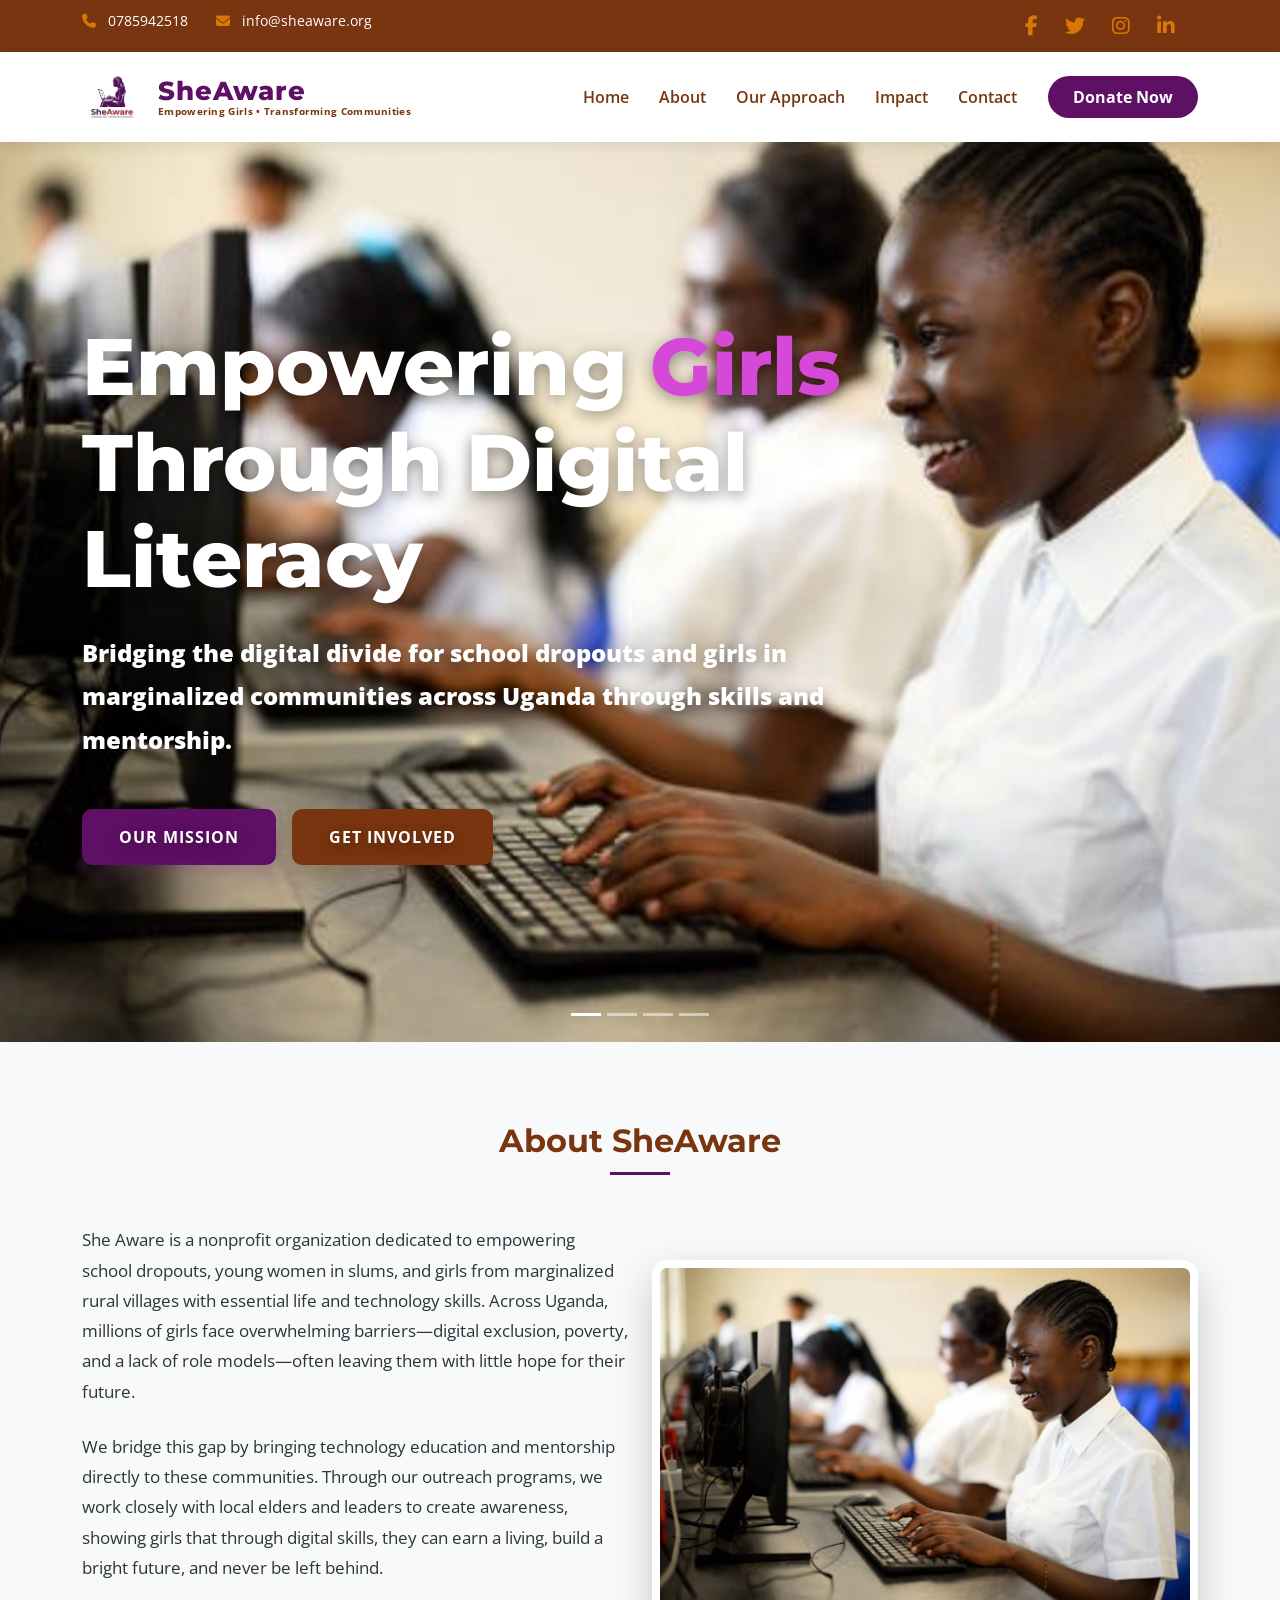
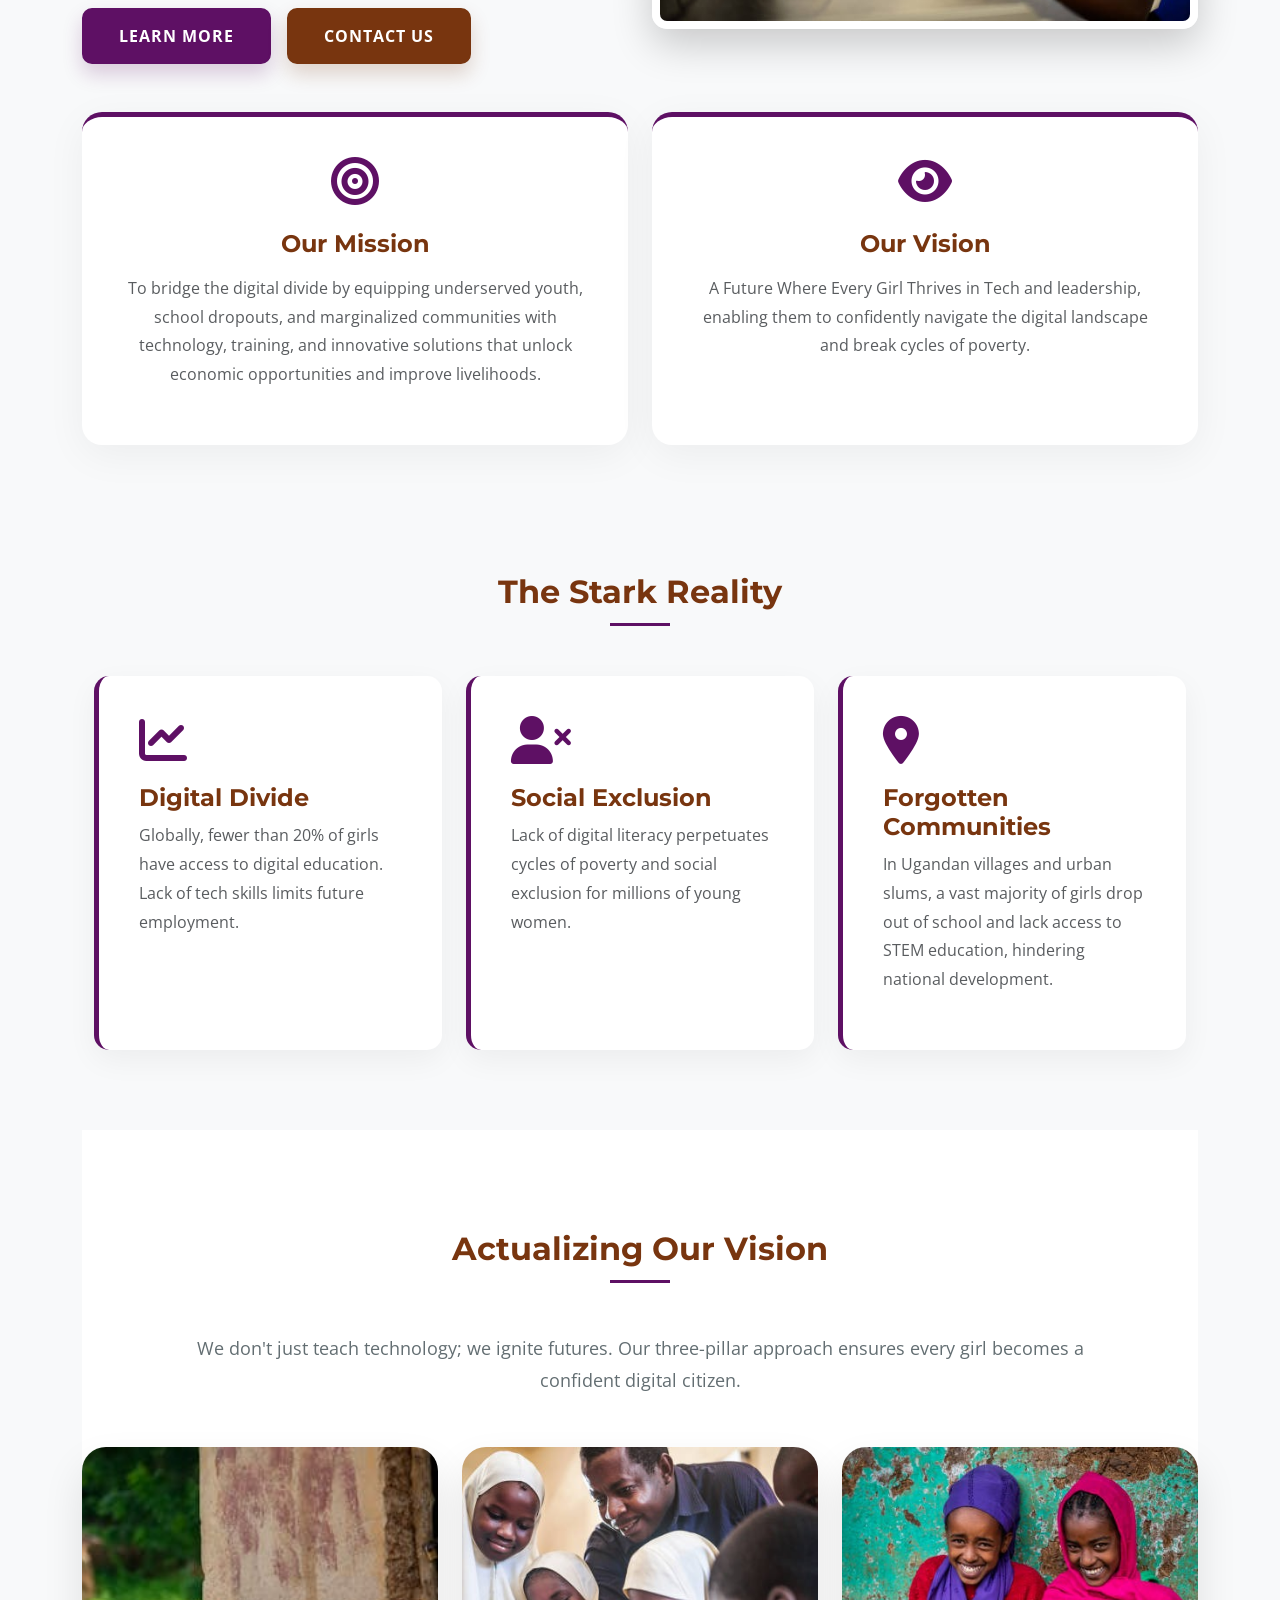
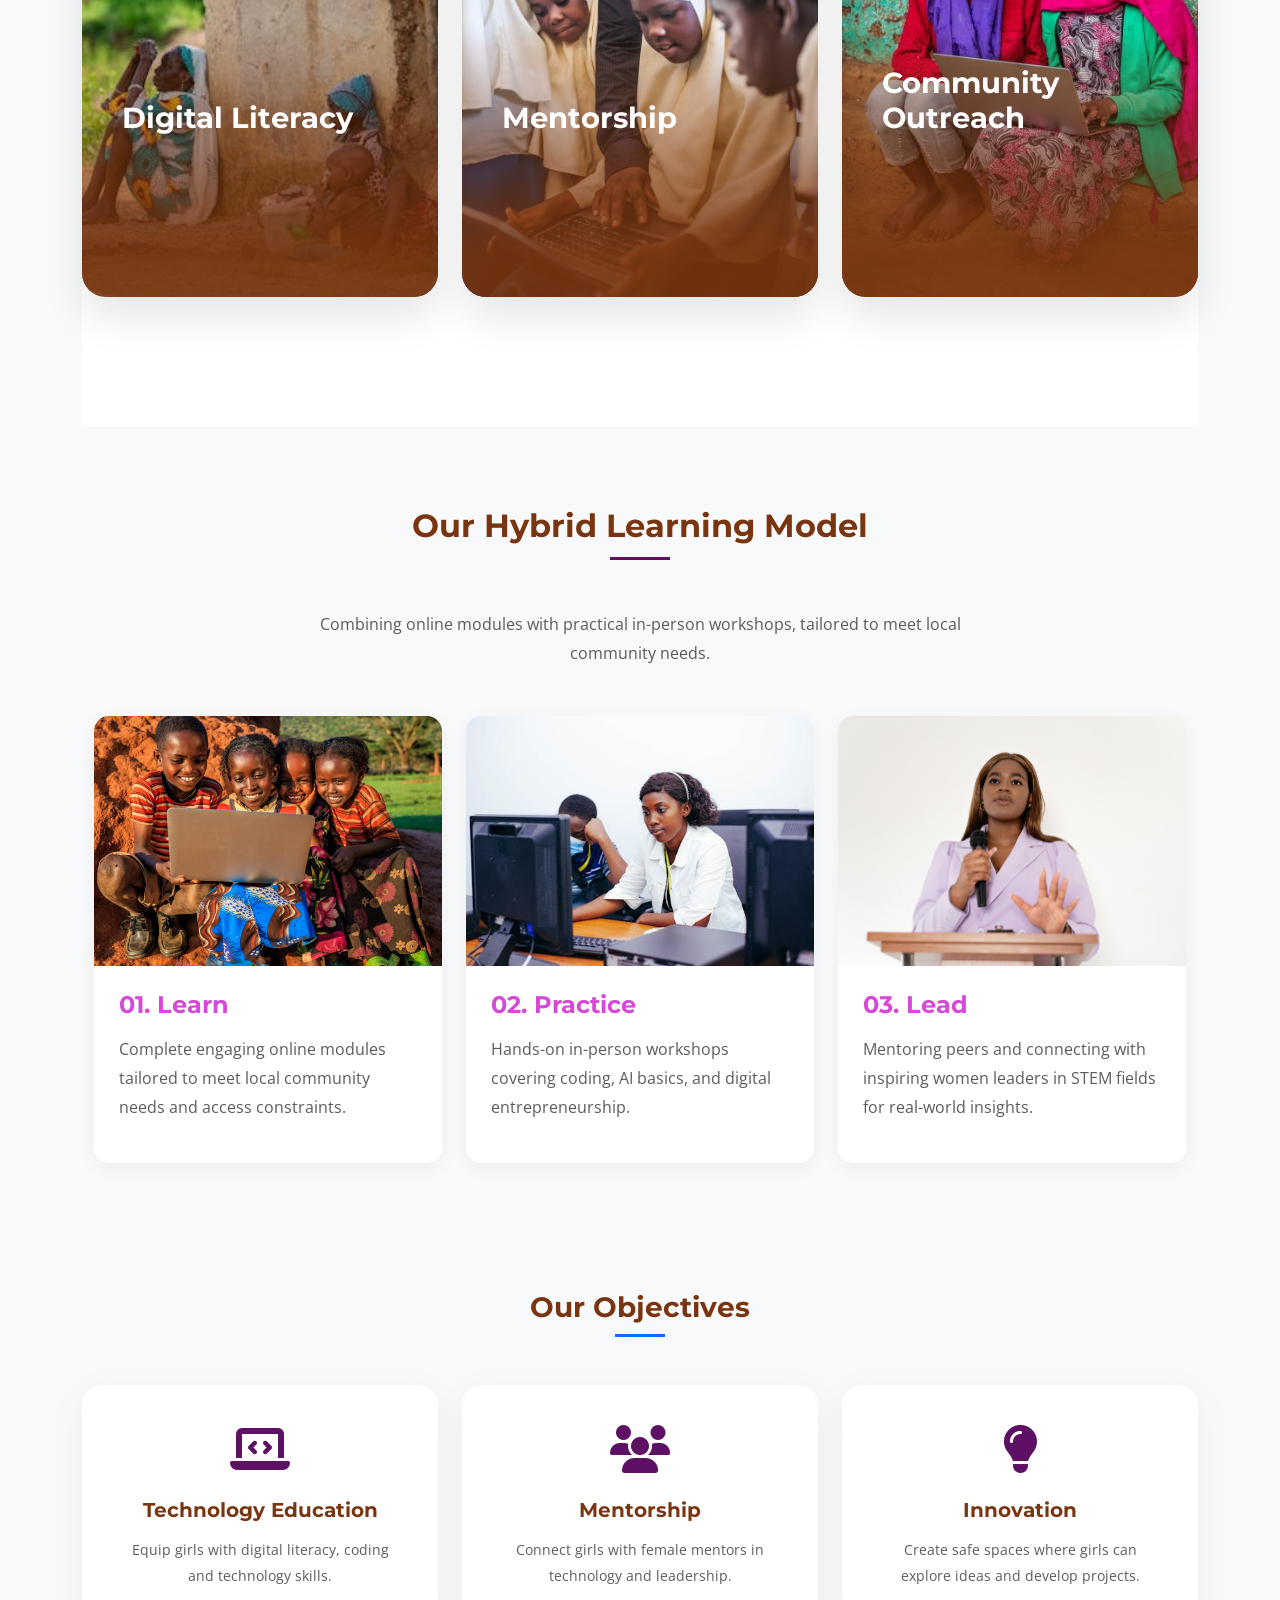
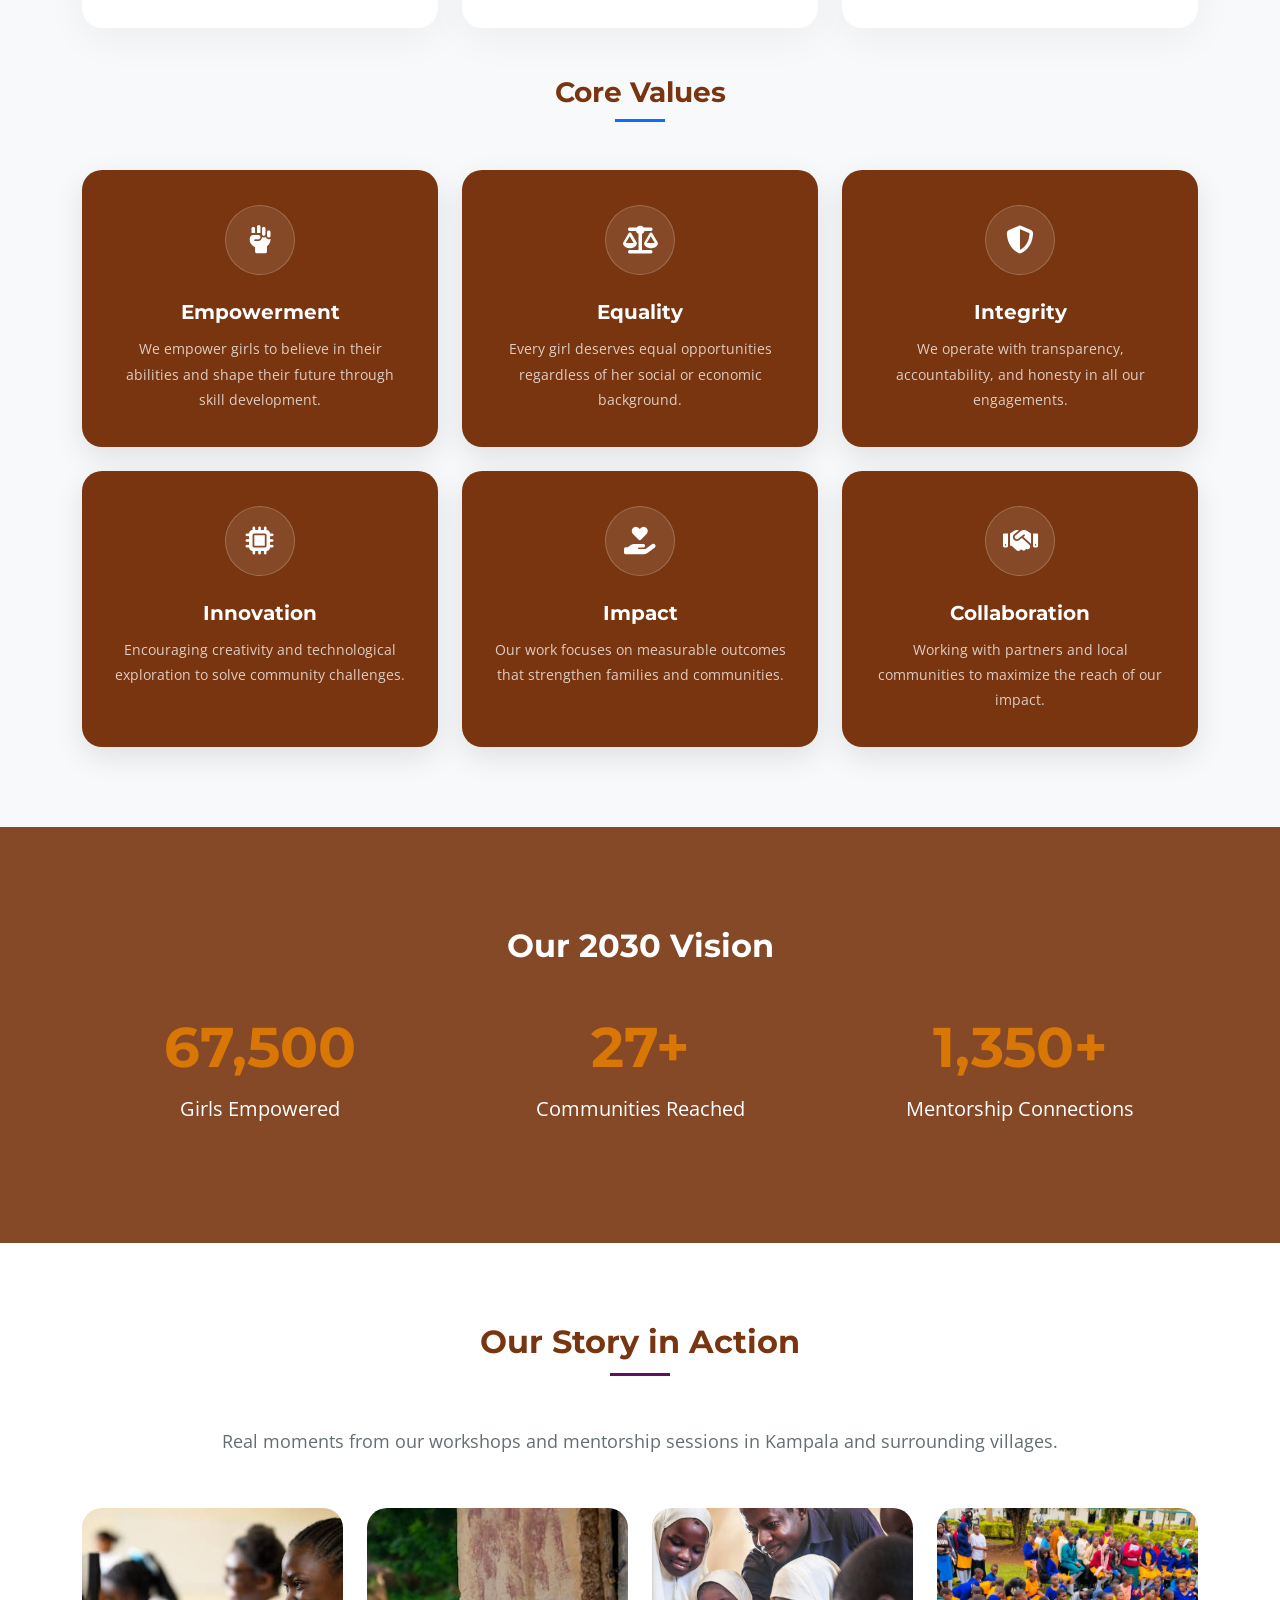
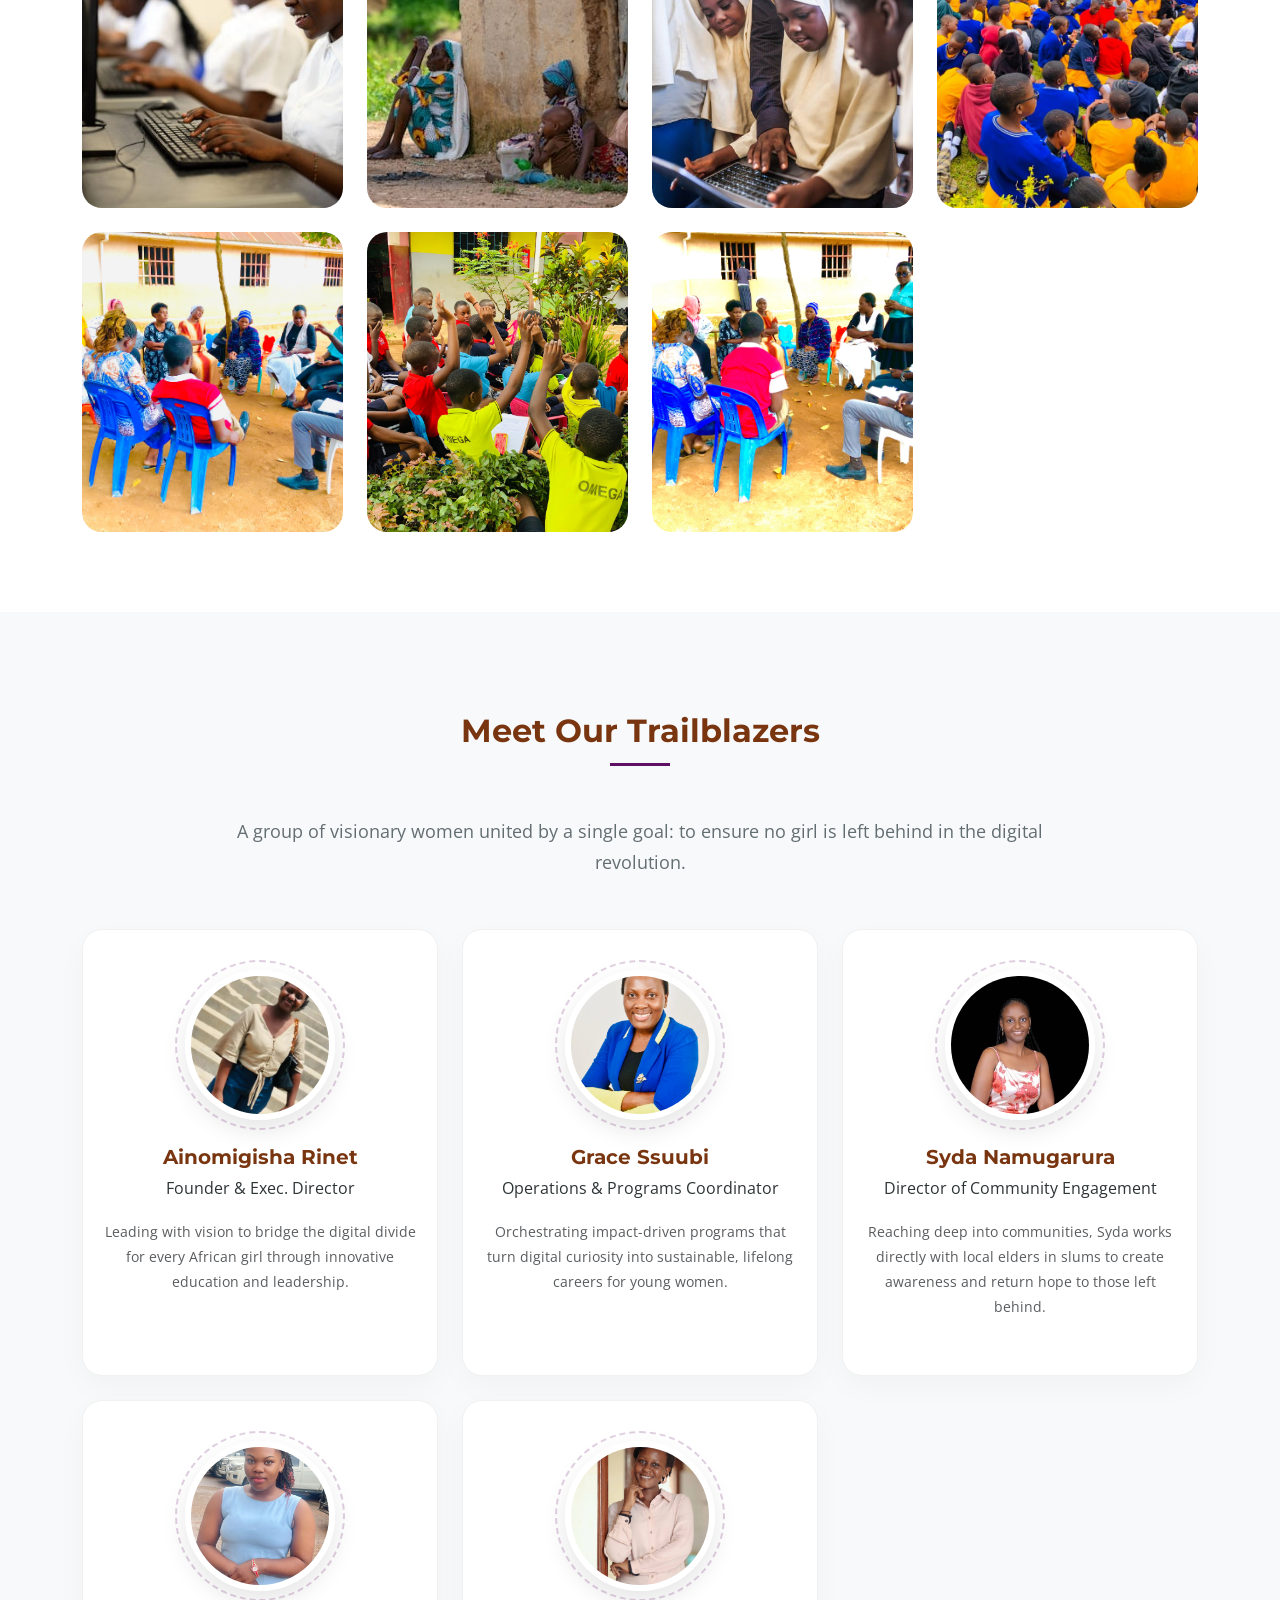
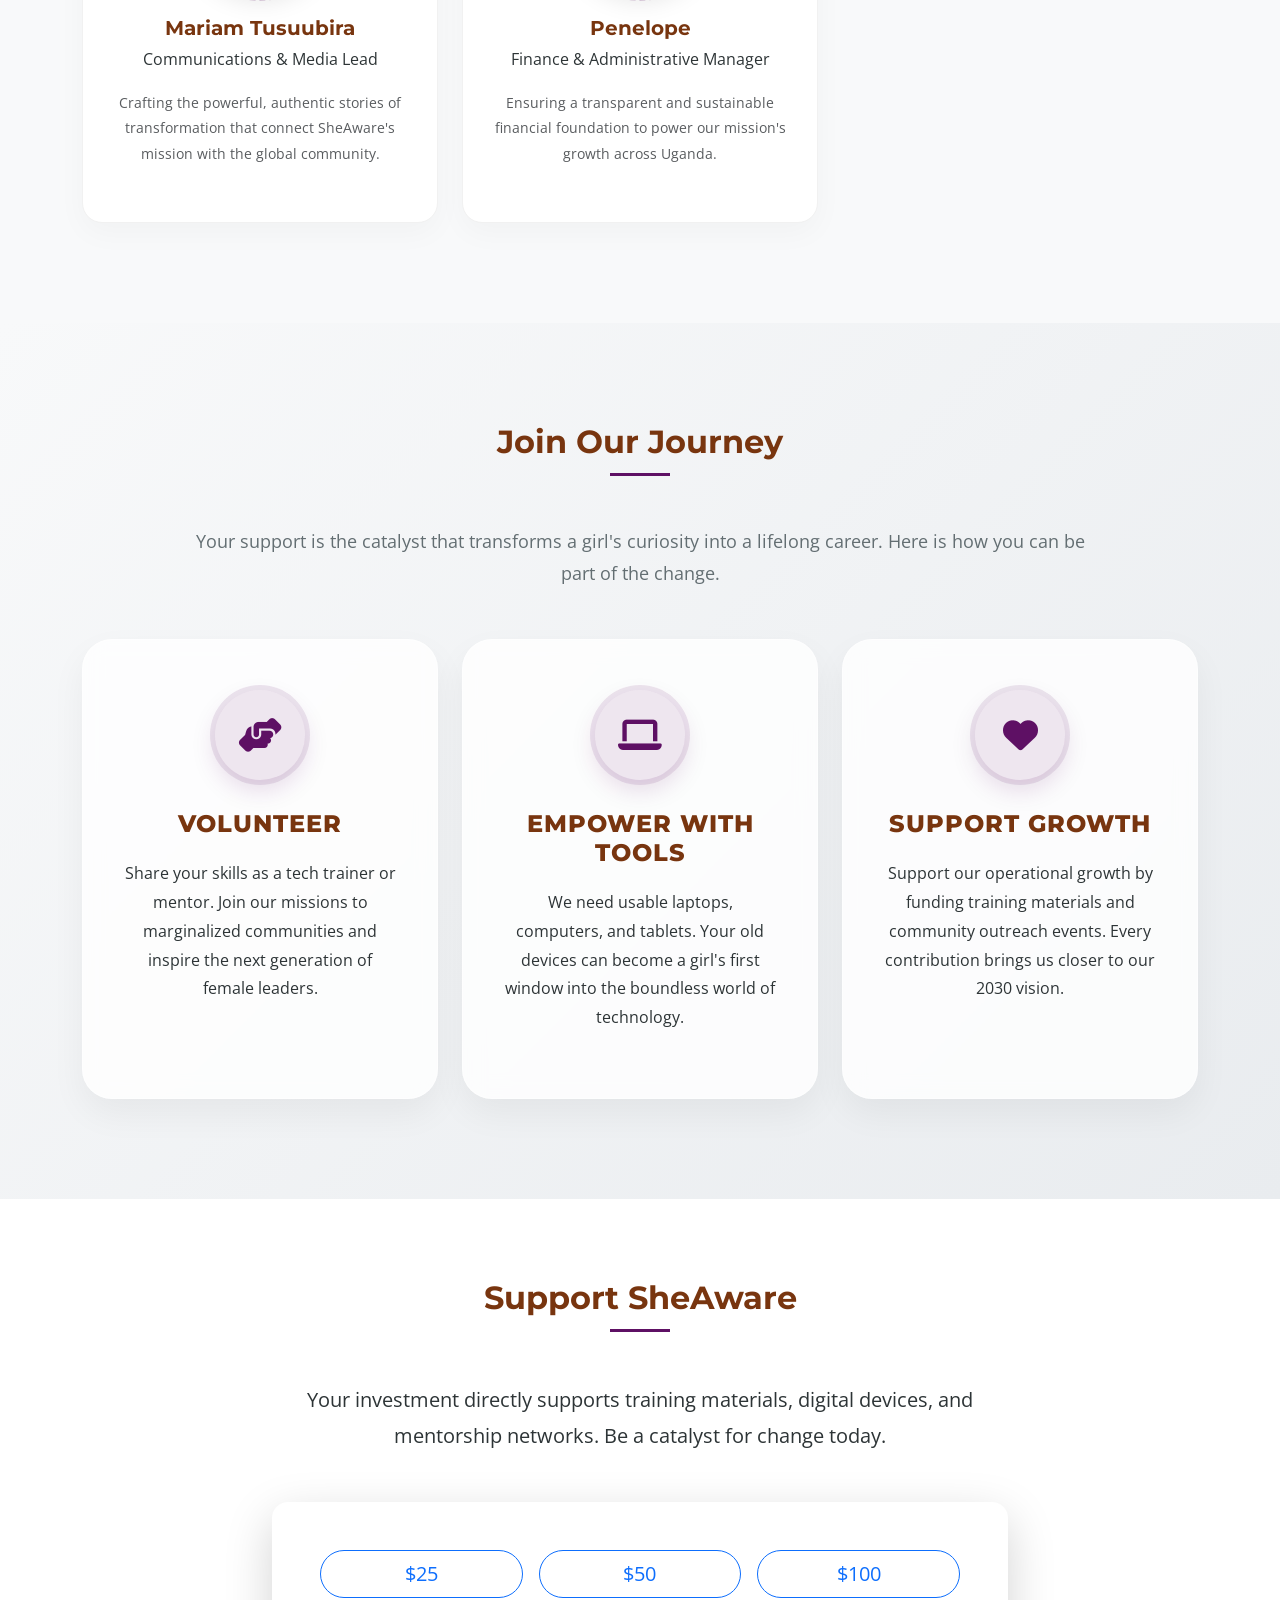
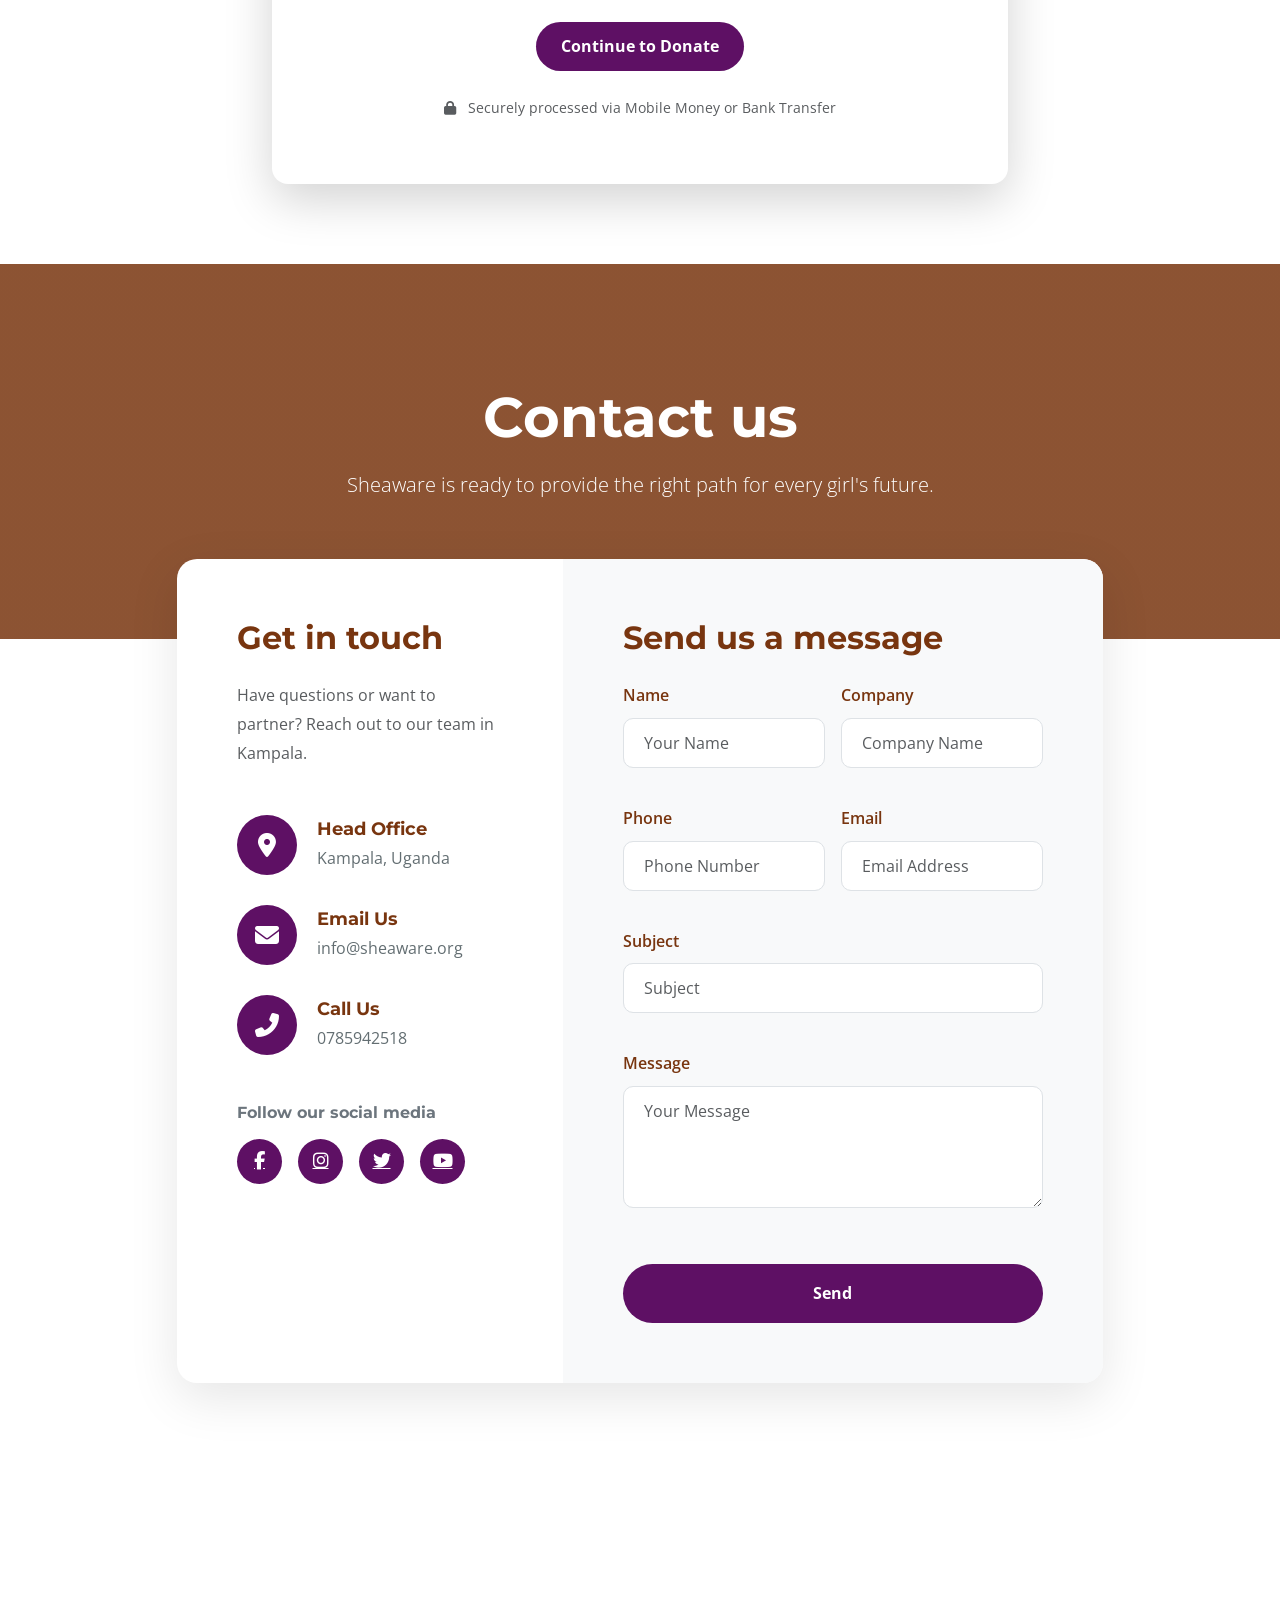
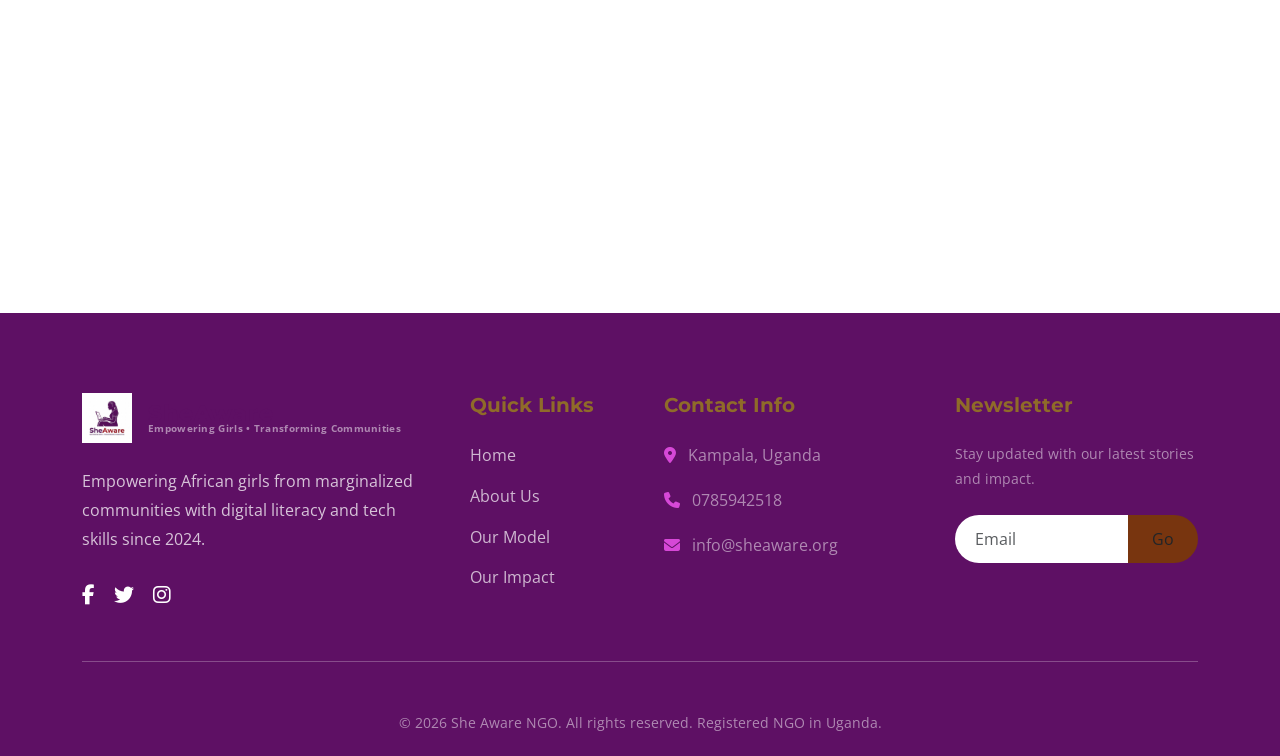
==== commit 1a319c7e: "Color changes" ====
--- a/index.html
+++ b/index.html
@@ -553,10 +553,10 @@
                 <div class="col-lg-4">
                     <div class="team-profile-card">
                         <div class="team-avatar">
-                            <img src="syda.png" alt="Syda Namugarura">
+                            <img src="syda.jpeg" alt="Syda Namugarura">
                         </div>
                         <h5>Syda Namugarura</h5>
-                        <p class="role">Director of Community Engagement & Strategic Outreach</p>
+                        <p class="role">Director of Community Engagement </p>
                         <p class="small text-muted mt-3">Reaching deep into communities, Syda works directly
                             with local
                             elders in slums to create awareness and return hope to those left behind.</p>
@@ -808,7 +808,7 @@
                     </div>
                 </div>
                 <div class="col-lg-2 col-md-4">
-                    <h5 class="mb-4">Quick Links</h5>
+                    <h5 class="mb-4" style="color: var(--secondary-color); border: none;">Quick Links </h5>
                     <div class="footer-links">
                         <ul>
                             <li><a href="#home">Home</a></li>
@@ -819,7 +819,7 @@
                     </div>
                 </div>
                 <div class="col-lg-3 col-md-4">
-                    <h5 class="mb-4">Contact Info</h5>
+                    <h5 class="mb-4"style="color: var(--secondary-color); border: none;">Contact Info</h5>
                     <div class="footer-links">
                         <ul>
                             <li class="mb-3 text-white-50"><i class="fas fa-map-marker-alt me-2 text-primary"></i>
@@ -838,13 +838,13 @@
                     <form class="d-flex">
                         <input type="email" class="form-control rounded-pill rounded-end-0 border-0"
                             placeholder="Email">
-                        <button class="btn btn-primary rounded-pill rounded-start-0 px-4" type="submit">Go</button>
+                        <button style="background-color: var(--secondary-color); border: none;" class="btn rounded-pill rounded-start-0 px-4" type="submit">Go</button>
                     </form>
                 </div>
             </div>
             <hr class="my-5 opacity-25">
             <div class="text-center text-white-50 small">
-                © 2024 She Aware NGO. All rights reserved. Registered NGO in Uganda.
+                © 2026 She Aware NGO. All rights reserved. Registered NGO in Uganda.
             </div>
         </div>
     </footer>
--- a/style.css
+++ b/style.css
@@ -1,10 +1,15 @@
 :root {
-    --primary-color: #A01D11;
-    /* Love Uganda inspired Red */
-    --secondary-color: #1a3c5a;
-    /* Deep Navy */
-    --accent-color: #e36414;
-    /* Warm Orange from original sheaware */
+    --primary-color: #5E1064;
+    /* Purple */
+    --secondary-color: #78350F;
+    /* Brown */
+    --accent-color: #D97706;
+    /* Amber/Gold */
+    /* --newsletter-text-color: #F7E7CE; */
+
+     --newsletter-text-color: #8F6B29; /* Darker text for better contrast on light background */
+
+    /* Cream/Beige for Newsletter */
     --text-dark: #2d3436;
     --text-muted: #636e72;
     --bg-light: #f8f9fa;
@@ -12,6 +17,11 @@
     --font-heading: 'Montserrat', sans-serif;
     --font-body: 'Open Sans', sans-serif;
     --transition: all 0.3s ease;
+}
+
+/* Override Bootstrap text-primary */
+.text-primary {
+    color: #D648D7 !important;
 }
 
 body {
@@ -119,7 +129,7 @@
     background-color: var(--secondary-color);
     color: var(--white);
     transform: translateY(-2px);
-    box-shadow: 0 5px 15px rgba(160, 29, 17, 0.3);
+    box-shadow: 0 5px 15px rgba(94, 16, 100, 0.3);
 }
 
 /* HERO SECTION CAROUSEL (FULL-BLEED) */
@@ -282,7 +292,7 @@
     border: 2px solid var(--primary-color);
     display: inline-block;
     text-decoration: none;
-    box-shadow: 0 10px 20px rgba(160, 29, 17, 0.2);
+    box-shadow: 0 10px 20px rgba(94, 16, 100, 0.2);
 }
 
 .btn-premium-red:hover {
@@ -290,7 +300,7 @@
     border-color: var(--secondary-color);
     color: var(--white);
     transform: translateY(-5px);
-    box-shadow: 0 15px 30px rgba(26, 60, 90, 0.3);
+    box-shadow: 0 15px 30px rgba(120, 53, 15, 0.3);
 }
 
 .btn-premium-navy {
@@ -305,7 +315,7 @@
     border: 2px solid var(--secondary-color);
     display: inline-block;
     text-decoration: none;
-    box-shadow: 0 10px 20px rgba(26, 60, 90, 0.2);
+    box-shadow: 0 10px 20px rgba(120, 53, 15, 0.2);
 }
 
 /* UNIQUE SECTION: WHAT WE DO (Visual Story Style) */
@@ -335,7 +345,7 @@
 .story-overlay {
     position: absolute;
     inset: 0;
-    background: linear-gradient(to top, rgba(26, 60, 90, 0.9) 10%, transparent 60%);
+    background: linear-gradient(to top, rgba(120, 53, 15, 0.9) 10%, transparent 60%);
     display: flex;
     flex-direction: column;
     justify-content: flex-end;
@@ -349,7 +359,7 @@
 }
 
 .story-card:hover .story-overlay {
-    background: linear-gradient(to top, rgba(160, 29, 17, 0.9) 20%, transparent 70%);
+    background: linear-gradient(to top, rgba(94, 16, 100, 0.9) 20%, transparent 70%);
 }
 
 .story-content h4 {
@@ -403,7 +413,7 @@
     margin: 0 auto 30px;
     font-size: 35px;
     color: var(--primary-color);
-    box-shadow: 0 10px 25px rgba(160, 29, 17, 0.15);
+    box-shadow: 0 10px 25px rgba(94, 16, 100, 0.15);
     position: relative;
     z-index: 1;
 }
@@ -422,7 +432,7 @@
 .glass-help-card:hover {
     transform: translateY(-15px);
     background: var(--white);
-    box-shadow: 0 30px 60px rgba(160, 29, 17, 0.1);
+    box-shadow: 0 30px 60px rgba(94, 16, 100, 0.1);
 }
 
 .glass-help-card:hover .help-glow-icon {
@@ -481,7 +491,7 @@
     position: absolute;
     inset: -10px;
     border-radius: 50%;
-    border: 2px dashed rgba(160, 29, 17, 0.2);
+    border: 2px dashed rgba(94, 16, 100, 0.2);
     animation: rotate 20s linear infinite;
 }
 
@@ -498,7 +508,7 @@
 .team-profile-card:hover {
     transform: translateY(-10px);
     border-color: var(--primary-color);
-    box-shadow: 0 20px 40px rgba(160, 29, 17, 0.08);
+    box-shadow: 0 20px 40px rgba(94, 16, 100, 0.08);
 }
 
 .team-profile-card h5 {
@@ -507,7 +517,7 @@
     margin-bottom: 5px;
 }
 
-.team-profile-card .role {
+.team-profile-card .ro  le {
     color: var(--primary-color);
     font-weight: 700;
     font-size: 0.85rem;
@@ -524,7 +534,7 @@
 
 /* CONTACT PAGE HEADER */
 .contact-header {
-    background: linear-gradient(rgba(26, 60, 90, 0.85), rgba(26, 60, 90, 0.85)), url('https://images.unsplash.com/photo-1423666639041-f56000c27a9a?auto=format&fit=crop&q=80&w=2070') center/cover no-repeat;
+    background: linear-gradient(rgba(120, 53, 15, 0.85), rgba(120, 53, 15, 0.85)), url('https://images.unsplash.com/photo-1423666639041-f56000c27a9a?auto=format&fit=crop&q=80&w=2070') center/cover no-repeat;
     padding: 120px 0;
     text-align: center;
     color: var(--white);
@@ -606,7 +616,7 @@
 }
 
 .form-control:focus {
-    box-shadow: 0 0 0 0.25rem rgba(160, 29, 17, 0.1);
+    box-shadow: 0 0 0 0.25rem rgba(94, 16, 100, 0.1);
     border-color: var(--primary-color);
 }
 
@@ -625,7 +635,7 @@
 .btn-send:hover {
     background-color: var(--secondary-color);
     transform: translateY(-2px);
-    box-shadow: 0 5px 15px rgba(160, 29, 17, 0.3);
+    box-shadow: 0 5px 15px rgba(94, 16, 100, 0.3);
 }
 
 /* MAP */
@@ -675,7 +685,7 @@
 
 .elegant-card:hover {
     transform: translateY(-10px);
-    box-shadow: 0 20px 50px rgba(160, 29, 17, 0.1);
+    box-shadow: 0 20px 50px rgba(94, 16, 100, 0.1);
 }
 
 .elegant-card i {
@@ -776,7 +786,7 @@
 
 /* IMPACT / STATS */
 .stats-section {
-    background: linear-gradient(rgba(26, 60, 90, 0.9), rgba(26, 60, 90, 0.9)), url('https://images.unsplash.com/photo-1488521787991-ed7bbaae773c?auto=format&fit=crop&q=80&w=2070') center/cover fixed;
+    background: linear-gradient(rgba(120, 53, 15, 0.9), rgba(120, 53, 15, 0.9)), url('https://images.unsplash.com/photo-1488521787991-ed7bbaae773c?auto=format&fit=crop&q=80&w=2070') center/cover fixed;
     color: var(--white);
     padding: 100px 0;
 }
@@ -839,7 +849,7 @@
     left: 0;
     width: 100%;
     height: 100%;
-    background: linear-gradient(to bottom, transparent, rgba(160, 29, 17, 0.2));
+    background: linear-gradient(to bottom, transparent, rgba(94, 16, 100, 0.2));
     opacity: 0;
     transition: opacity 0.3s ease;
 }
@@ -857,7 +867,7 @@
 
 /* FOOTER */
 footer {
-    background-color: var(--secondary-color);
+    background-color: var(--primary-color);
     color: var(--white);
     padding: 80px 0 20px;
 }
@@ -910,6 +920,12 @@
 
 .social-links a:hover {
     color: var(--primary-color);
+}
+
+/* Footer Newsletter Heading */
+.footer h5 {
+    color: var(--newsletter-text-color) !important;
+    border: none;
 }
 
 @media (max-width: 768px) {
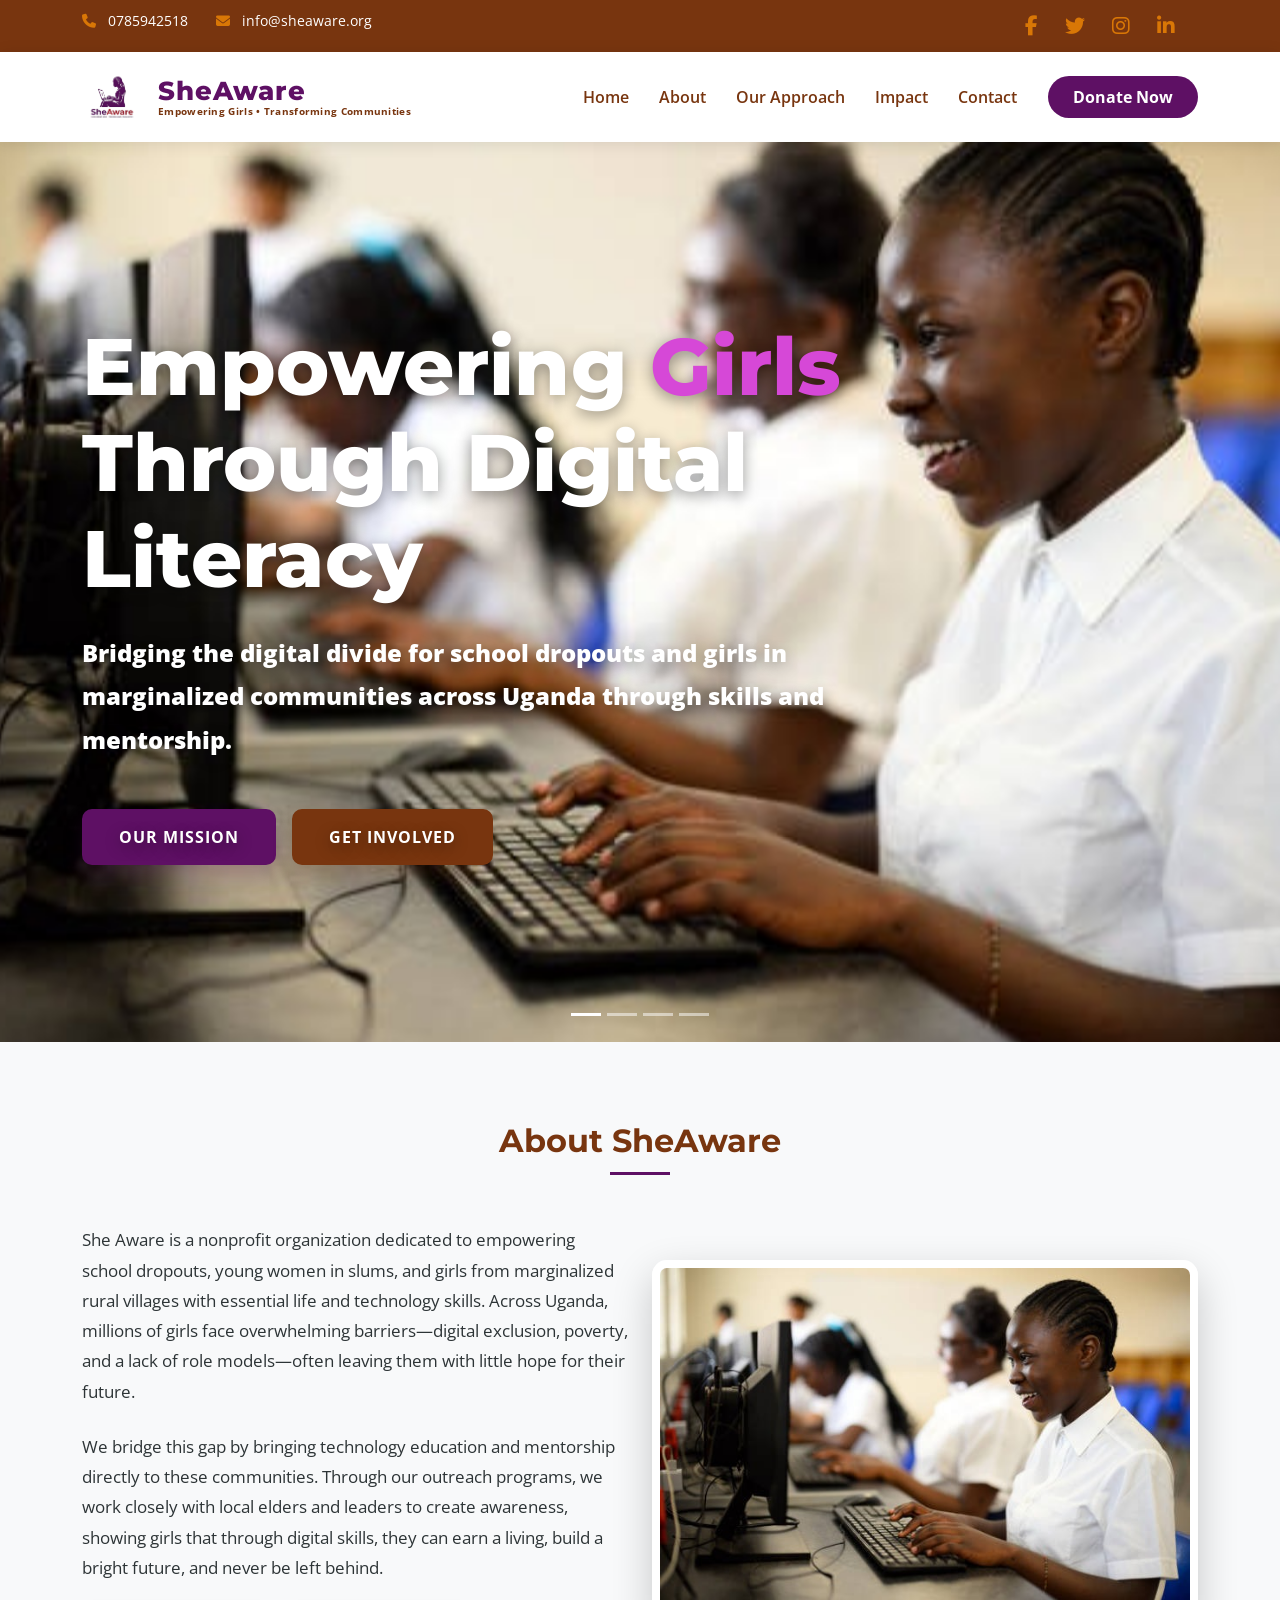
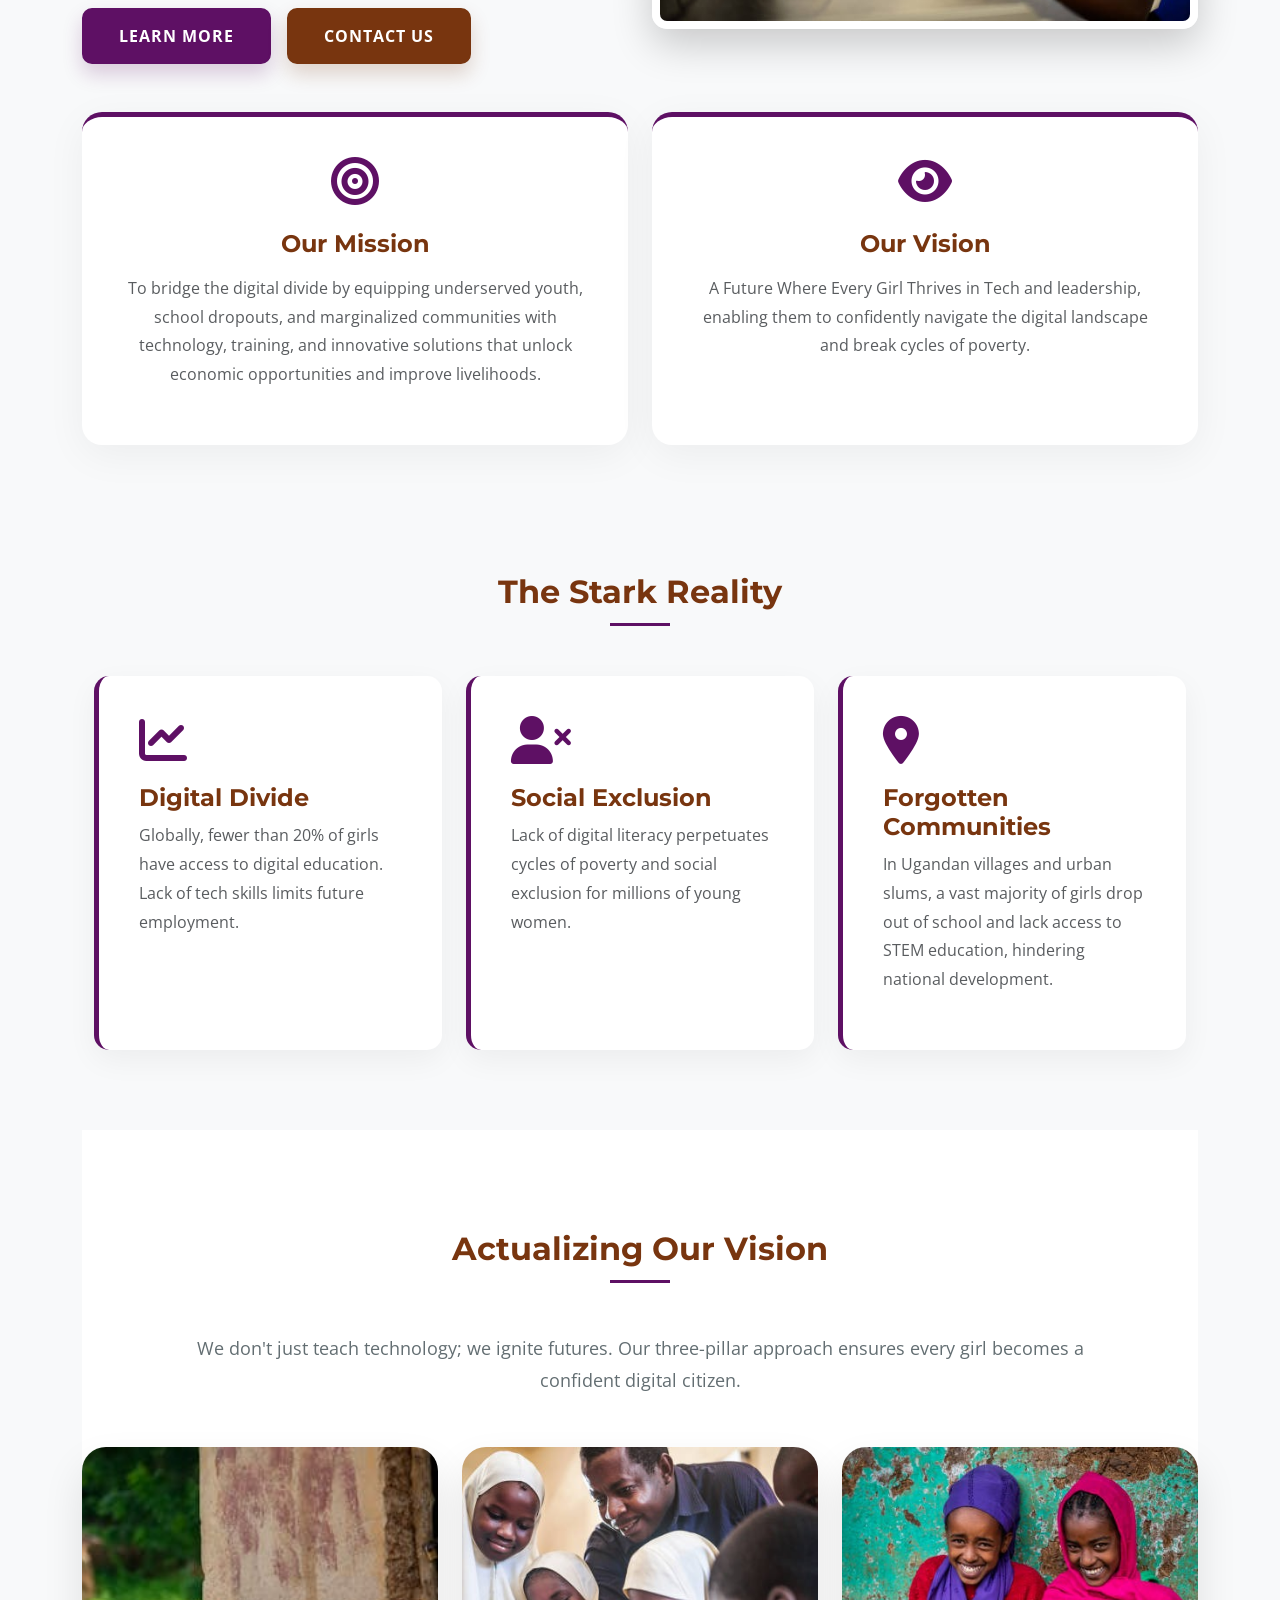
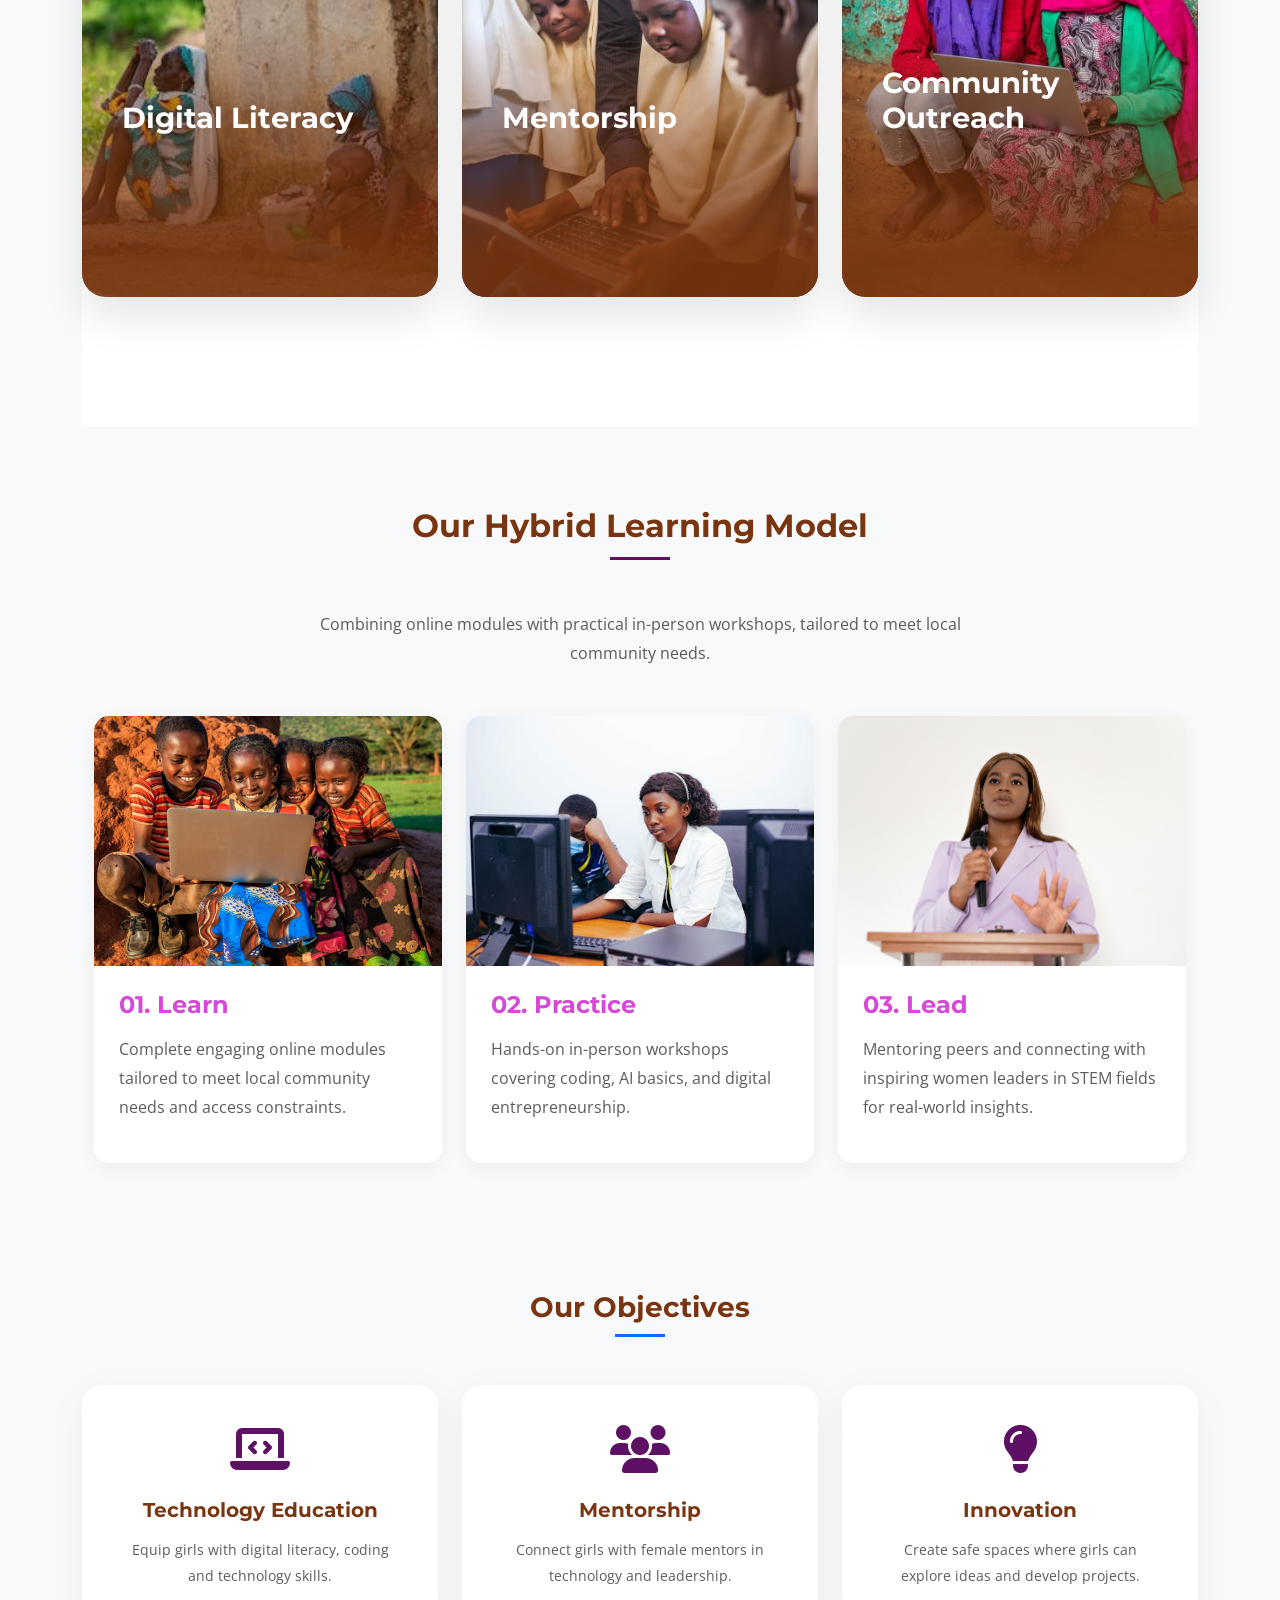
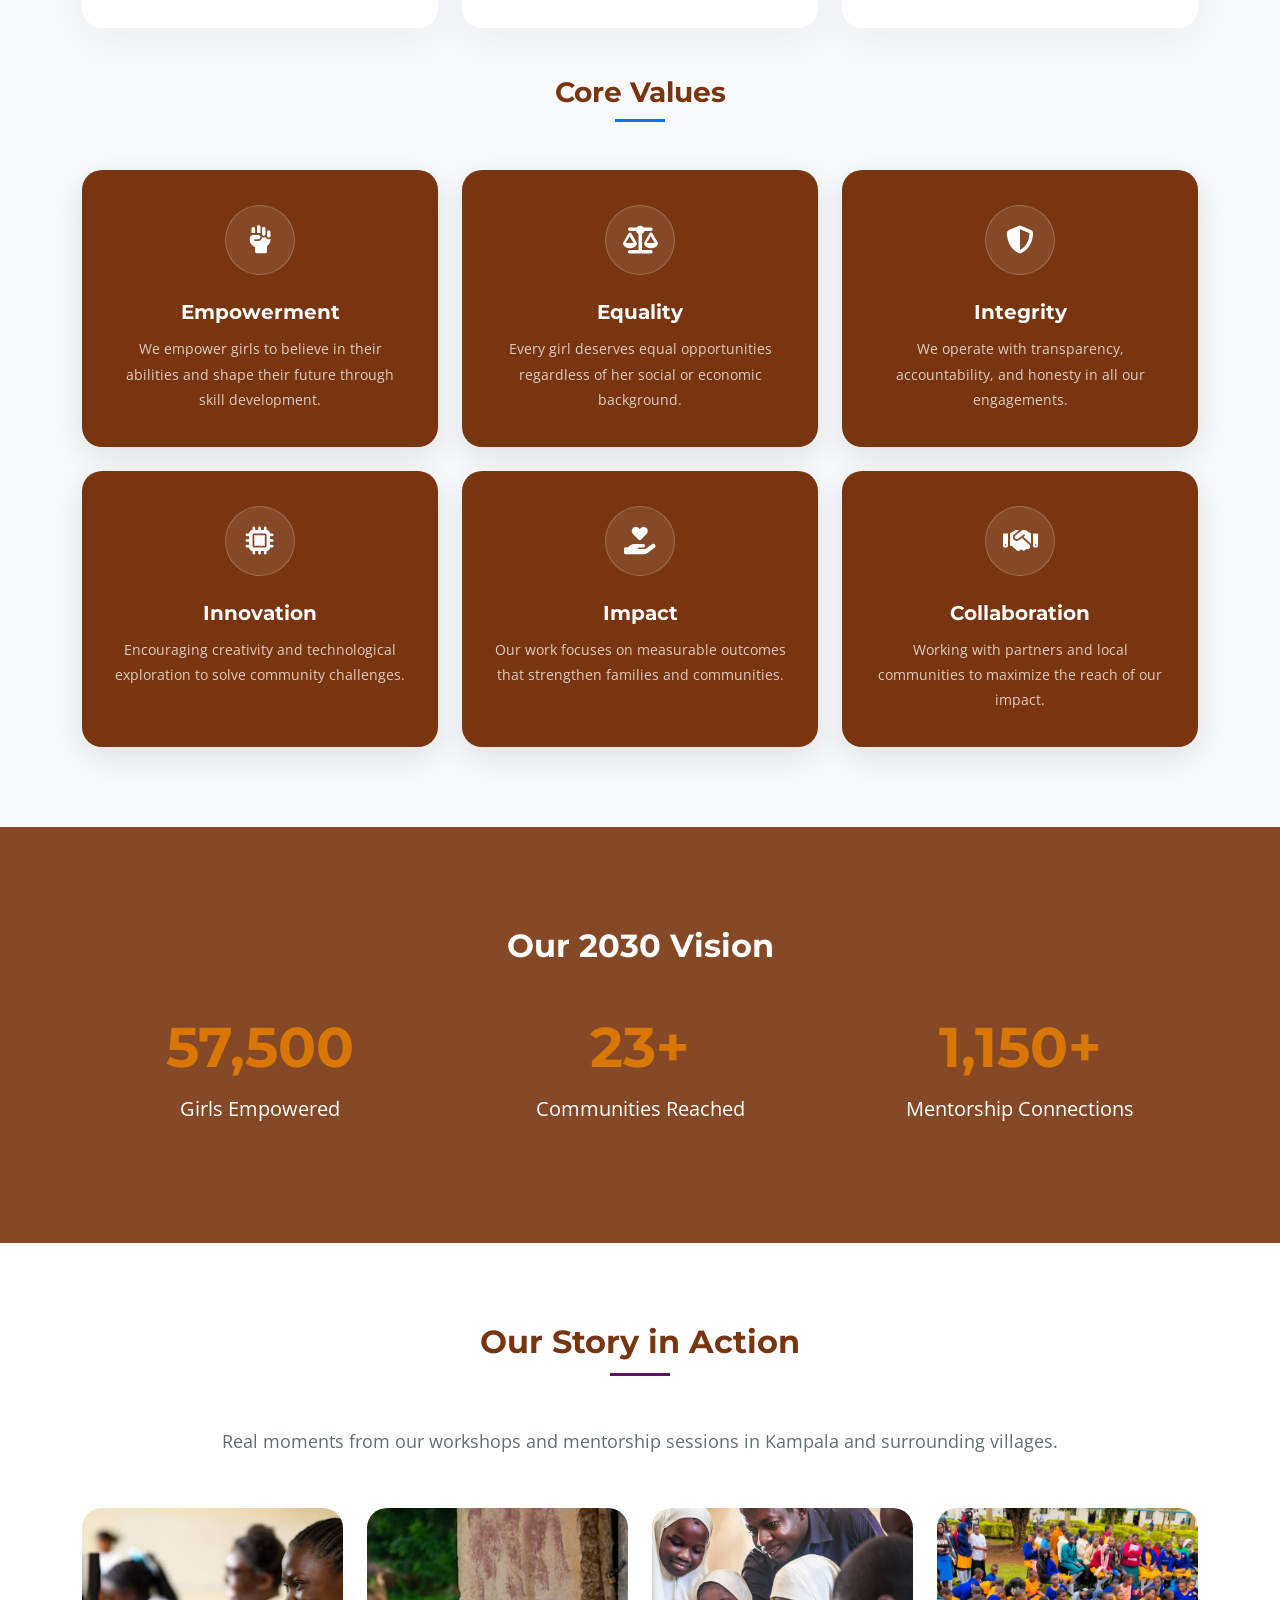
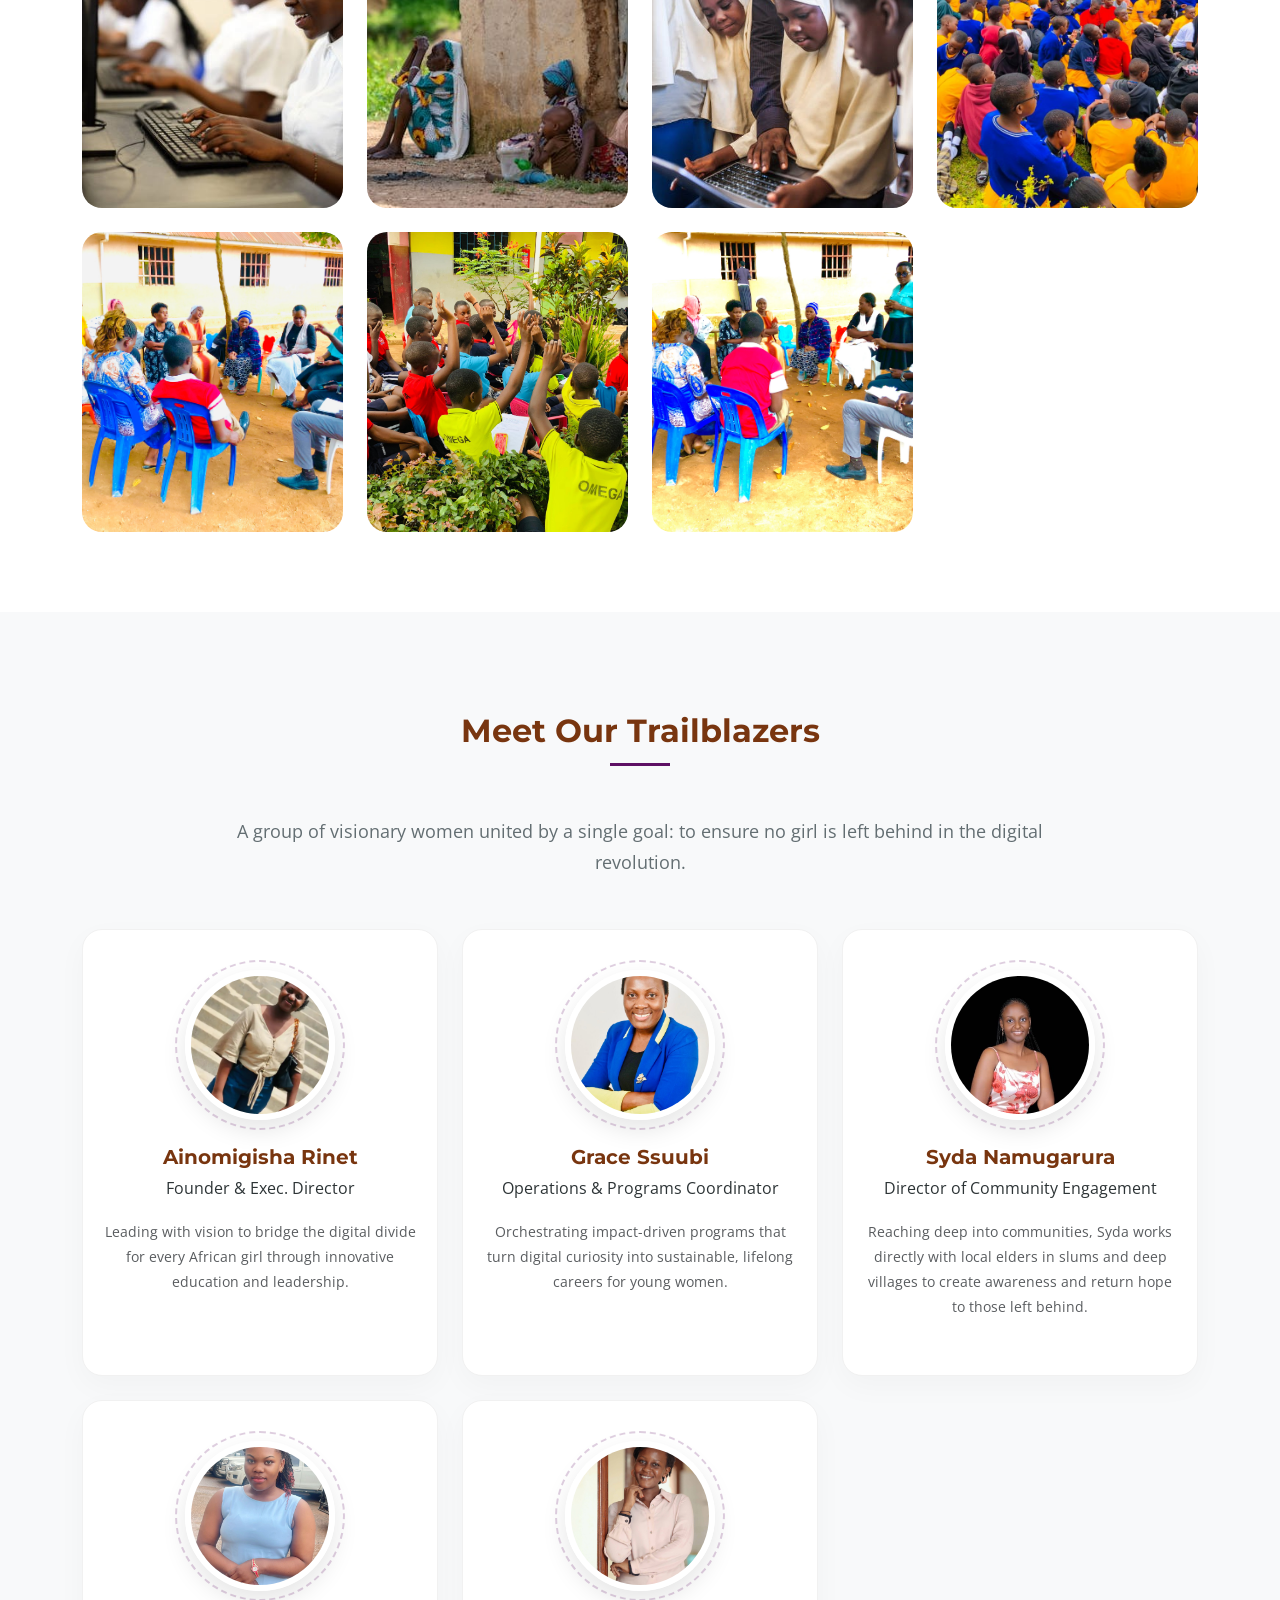
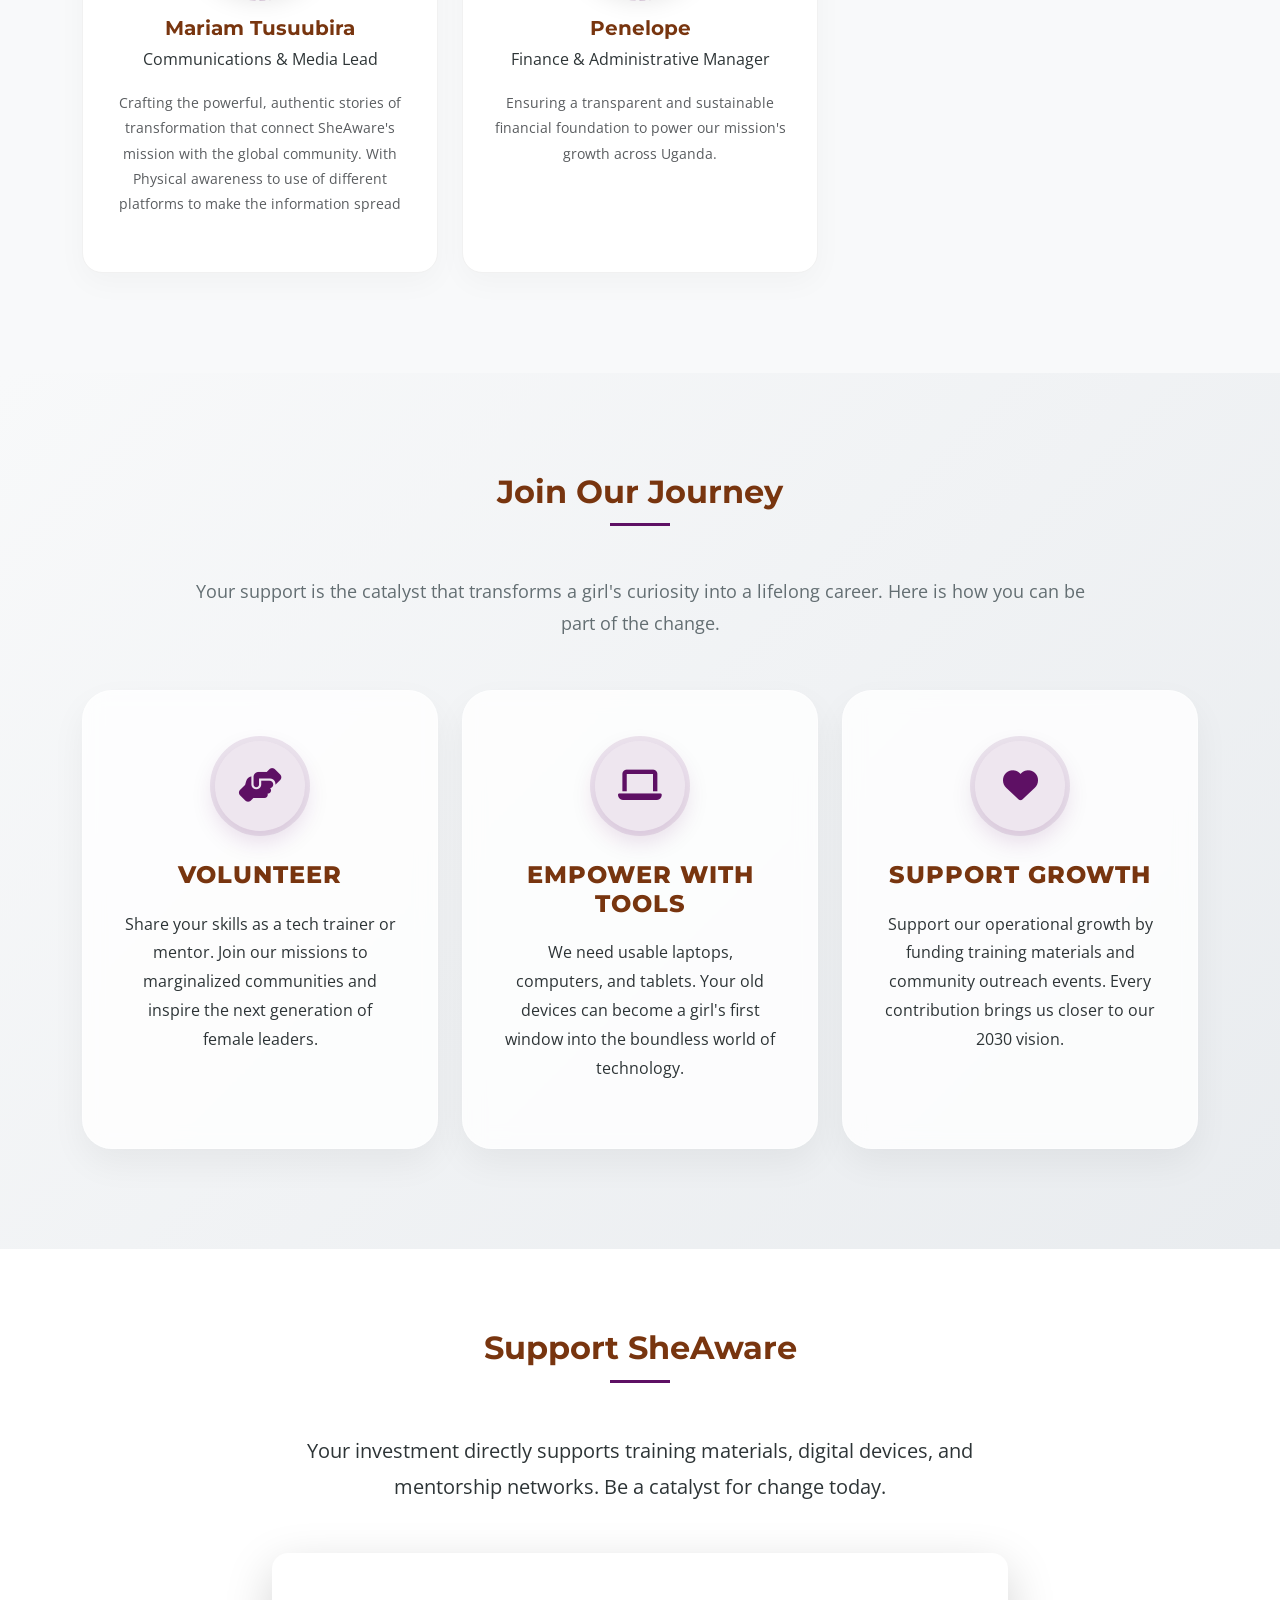
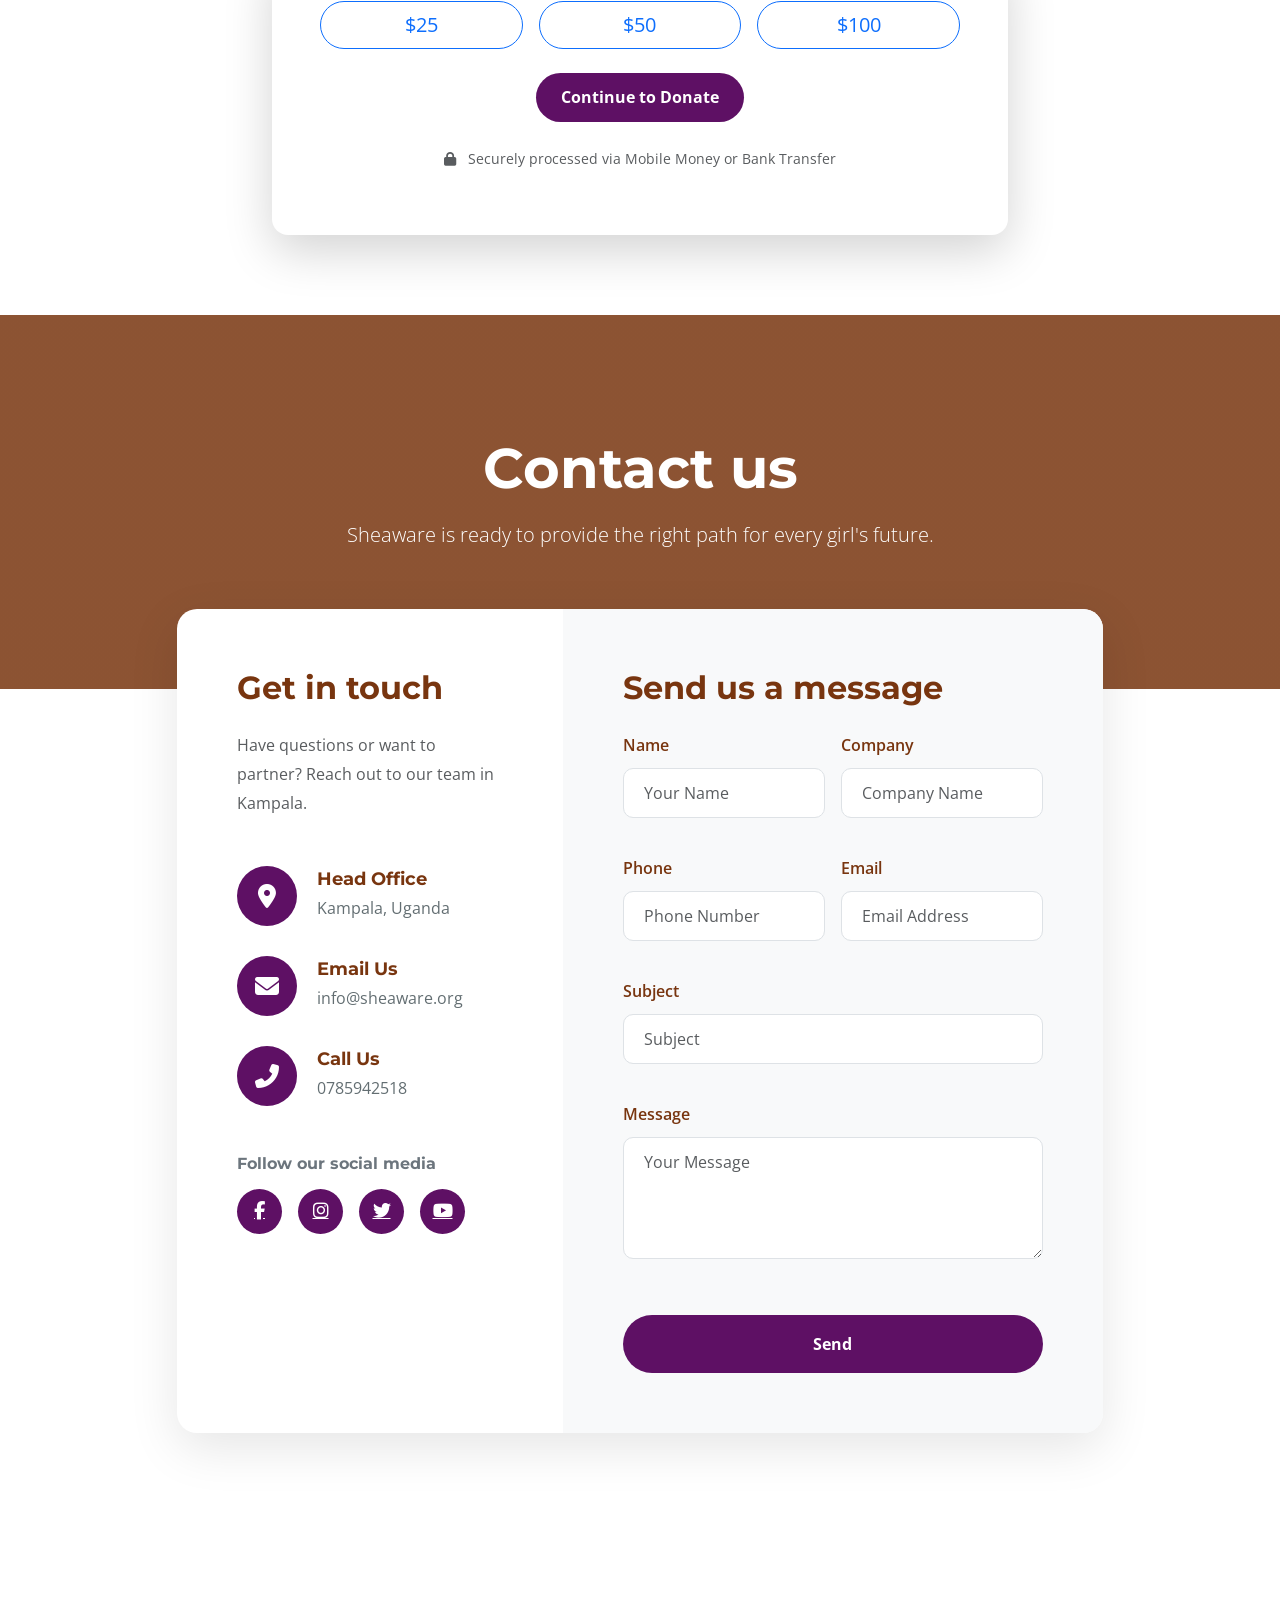
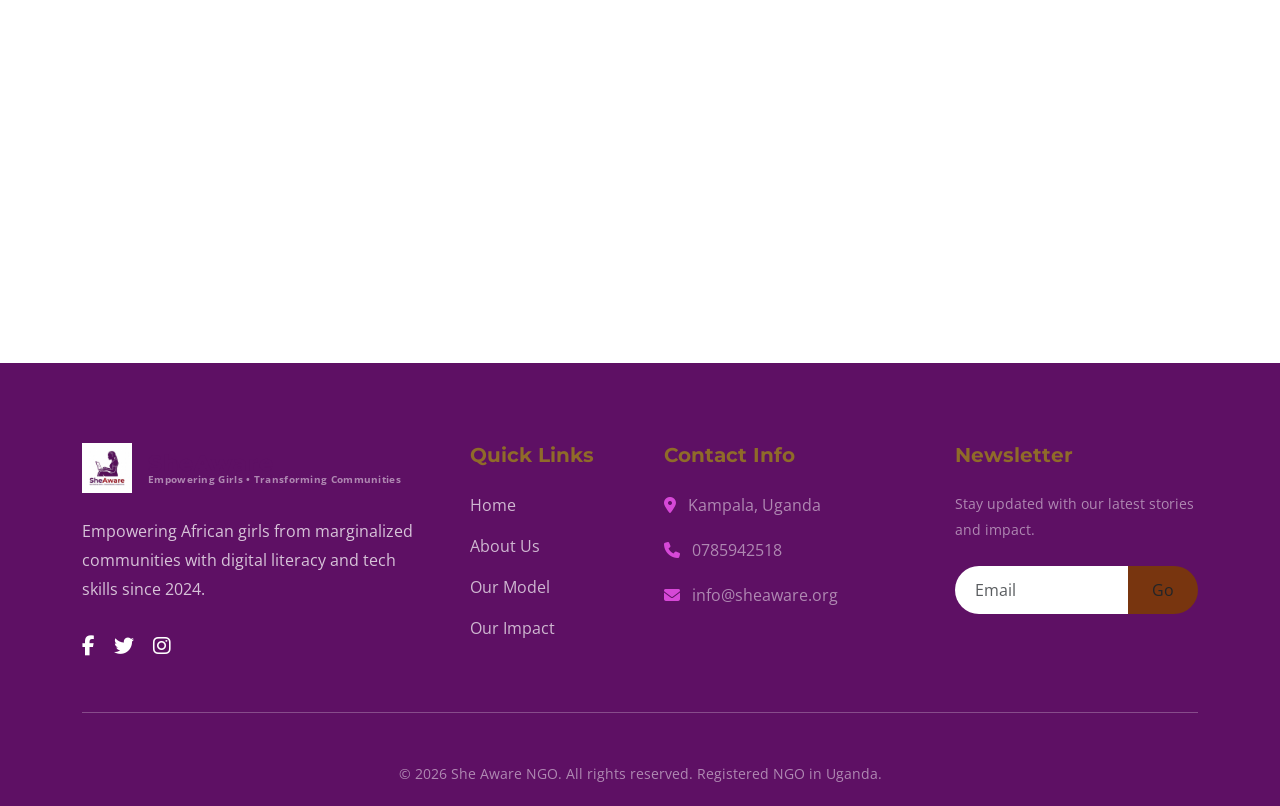
==== commit 40f70c38: "Changes" ====
--- a/index.html
+++ b/index.html
@@ -559,7 +559,7 @@
                         <p class="role">Director of Community Engagement </p>
                         <p class="small text-muted mt-3">Reaching deep into communities, Syda works directly
                             with local
-                            elders in slums to create awareness and return hope to those left behind.</p>
+                            elders in slums and deep villages to create awareness and return hope to those left behind.</p>
                     </div>
                 </div>
                 <div class="col-lg-4">
@@ -571,7 +571,7 @@
                         <p class="role">Communications & Media Lead</p>
                         <p class="small text-muted mt-3">Crafting the powerful, authentic stories of
                             transformation that
-                            connect SheAware's mission with the global community.</p>
+                            connect SheAware's mission with the global community. With Physical awareness to use of  different platforms to make the  information spread</p>
                     </div>
                 </div>
                 <div class="col-lg-4">
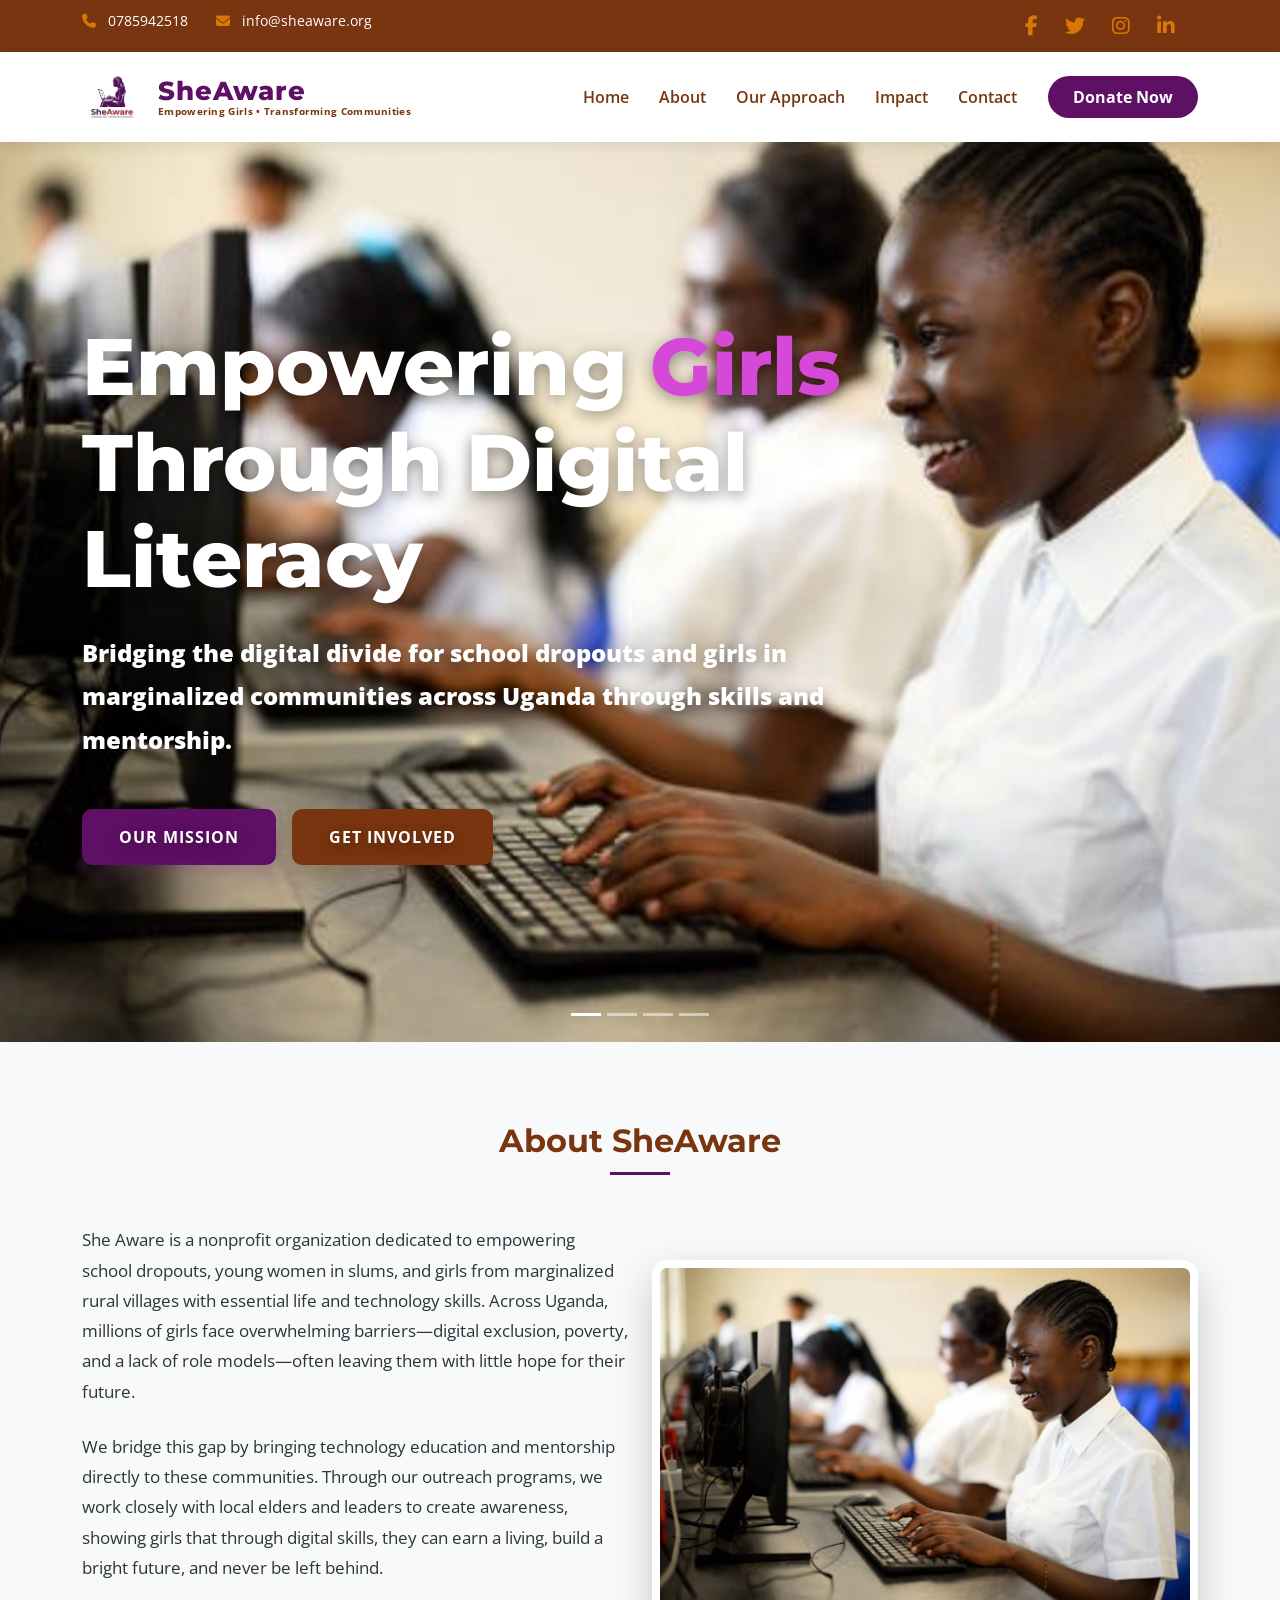
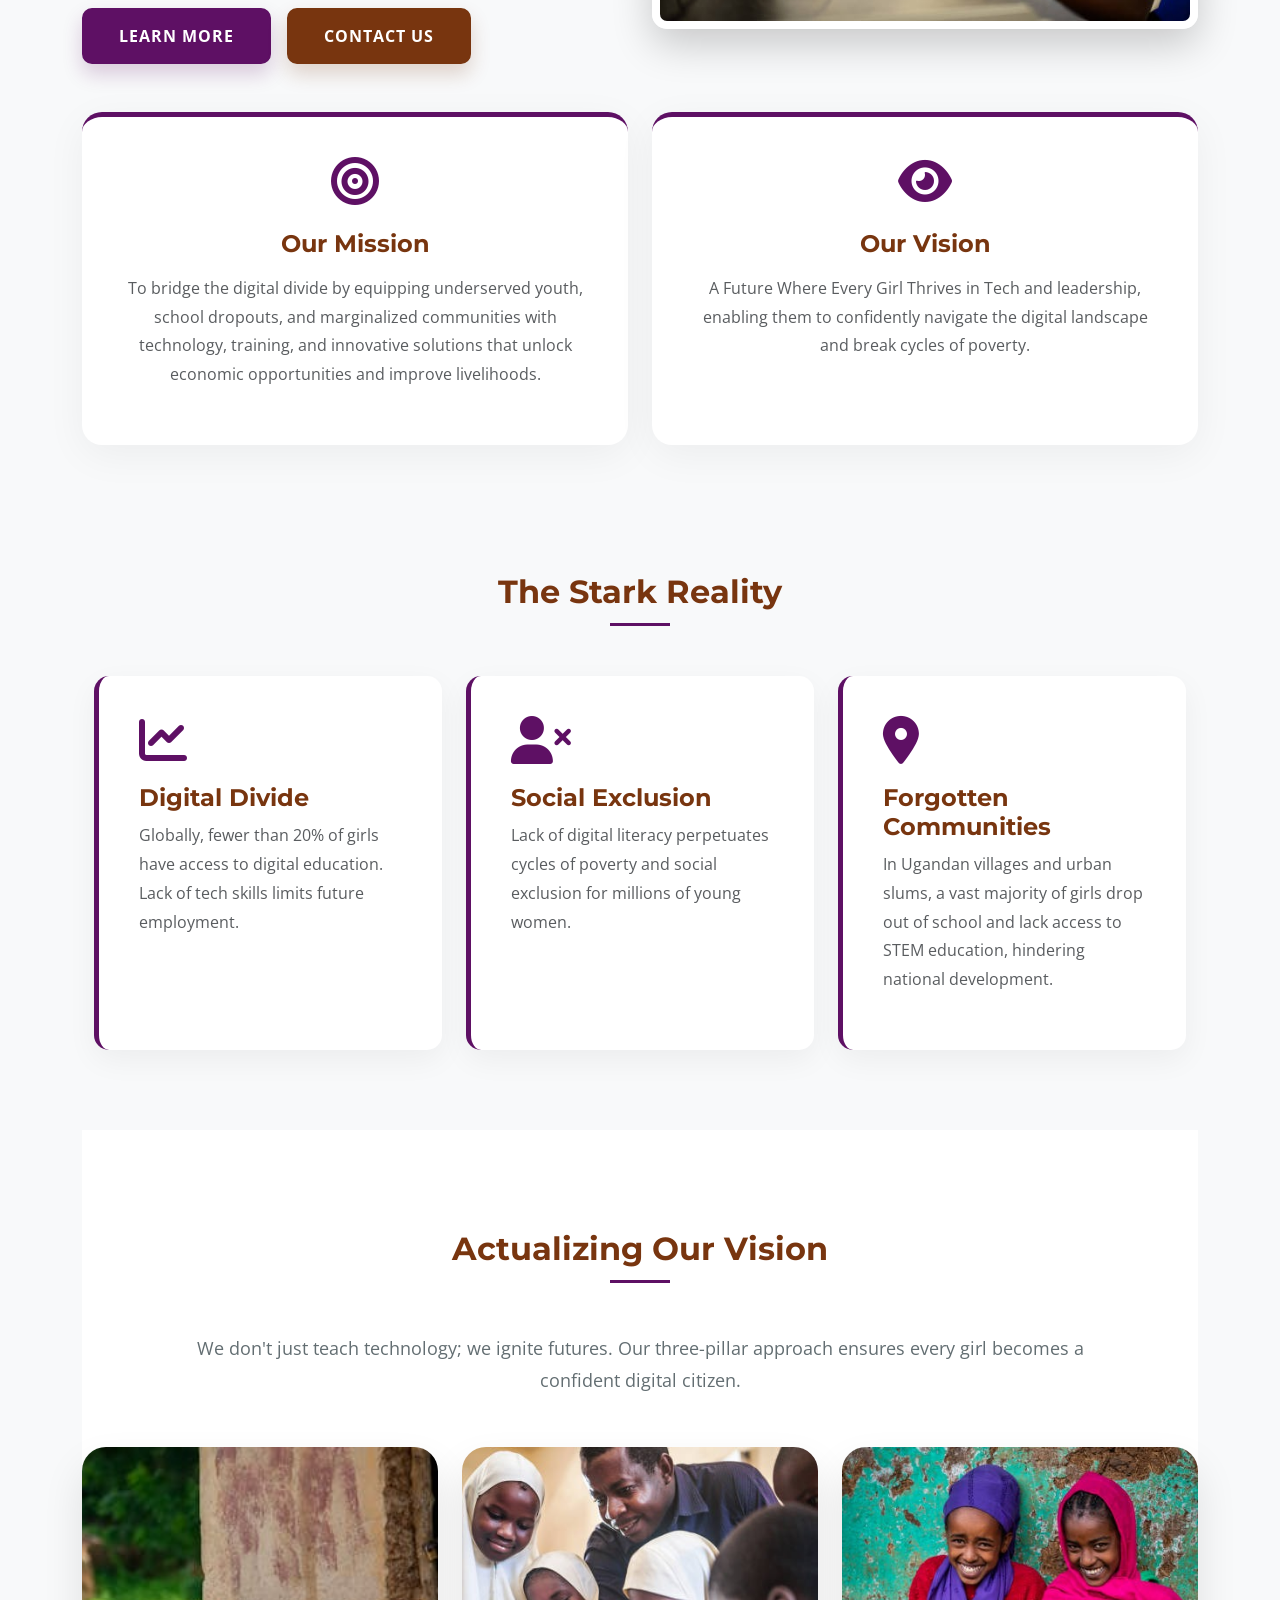
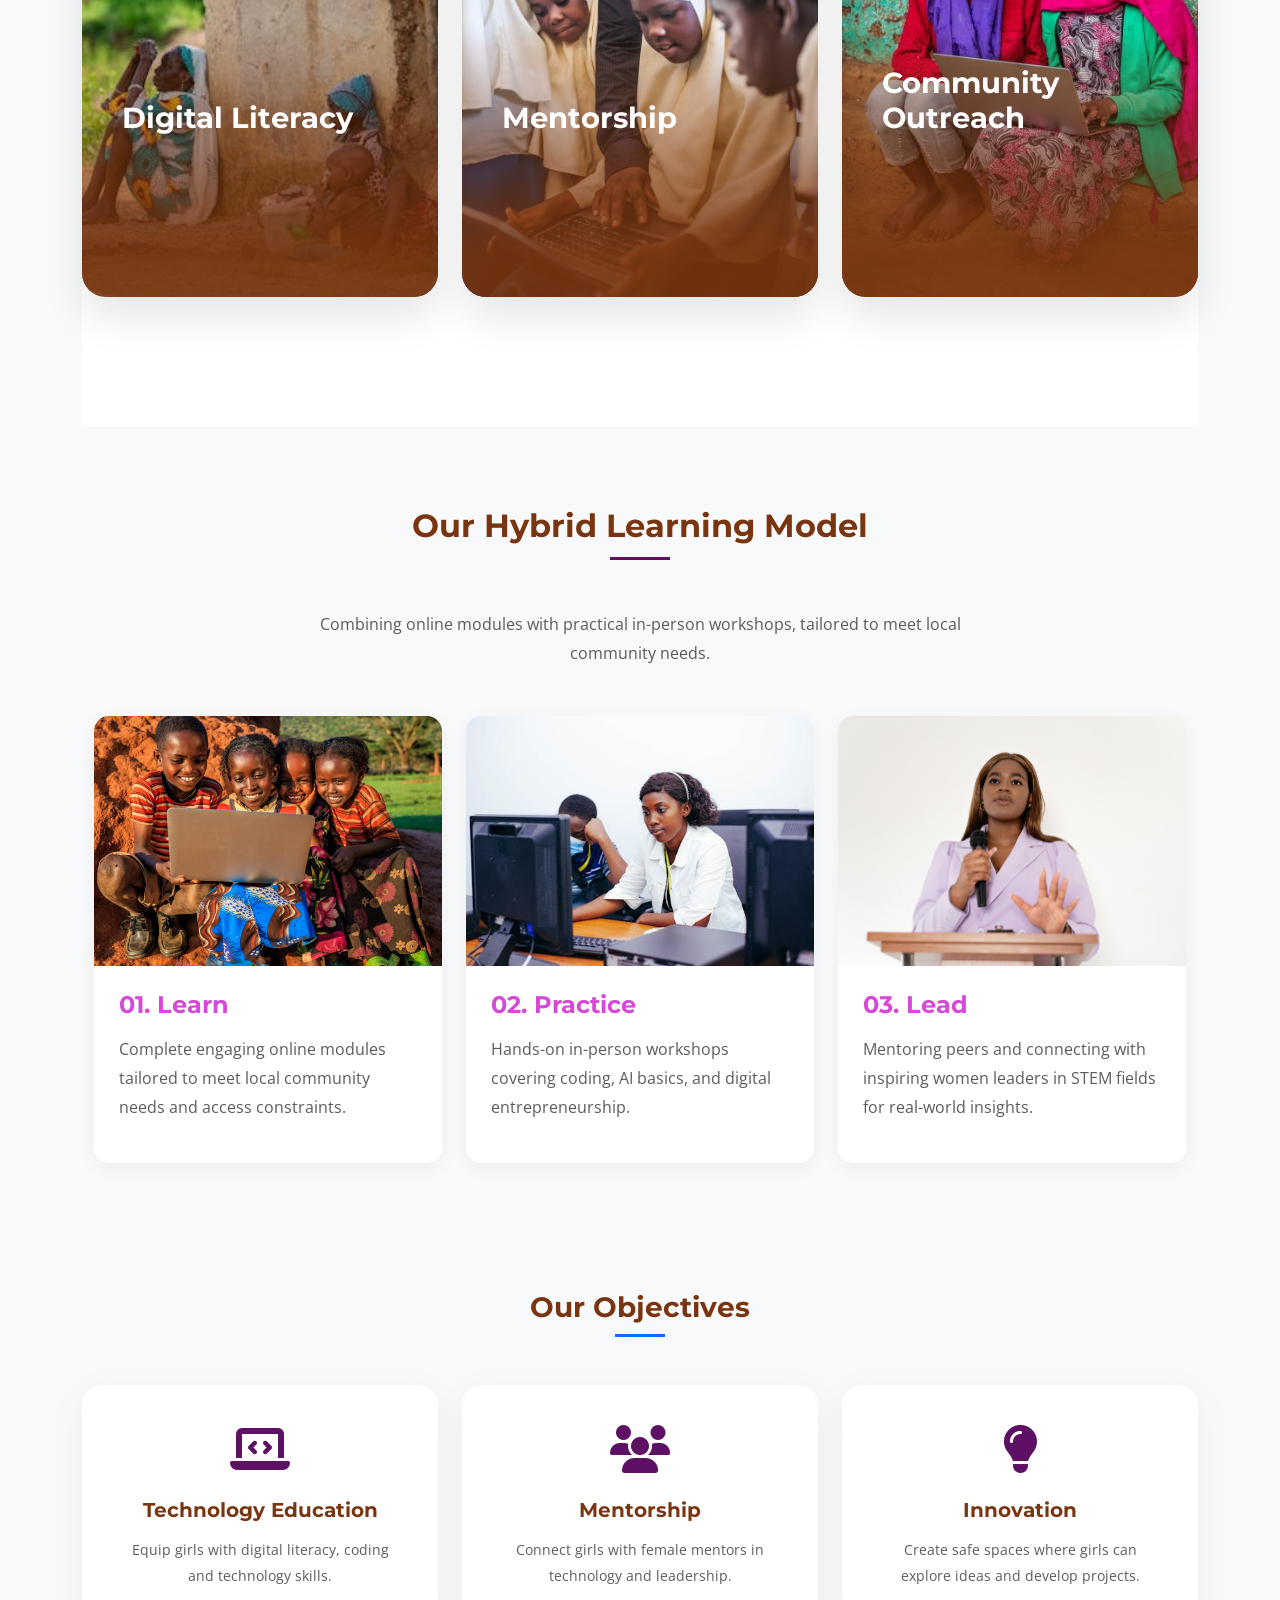
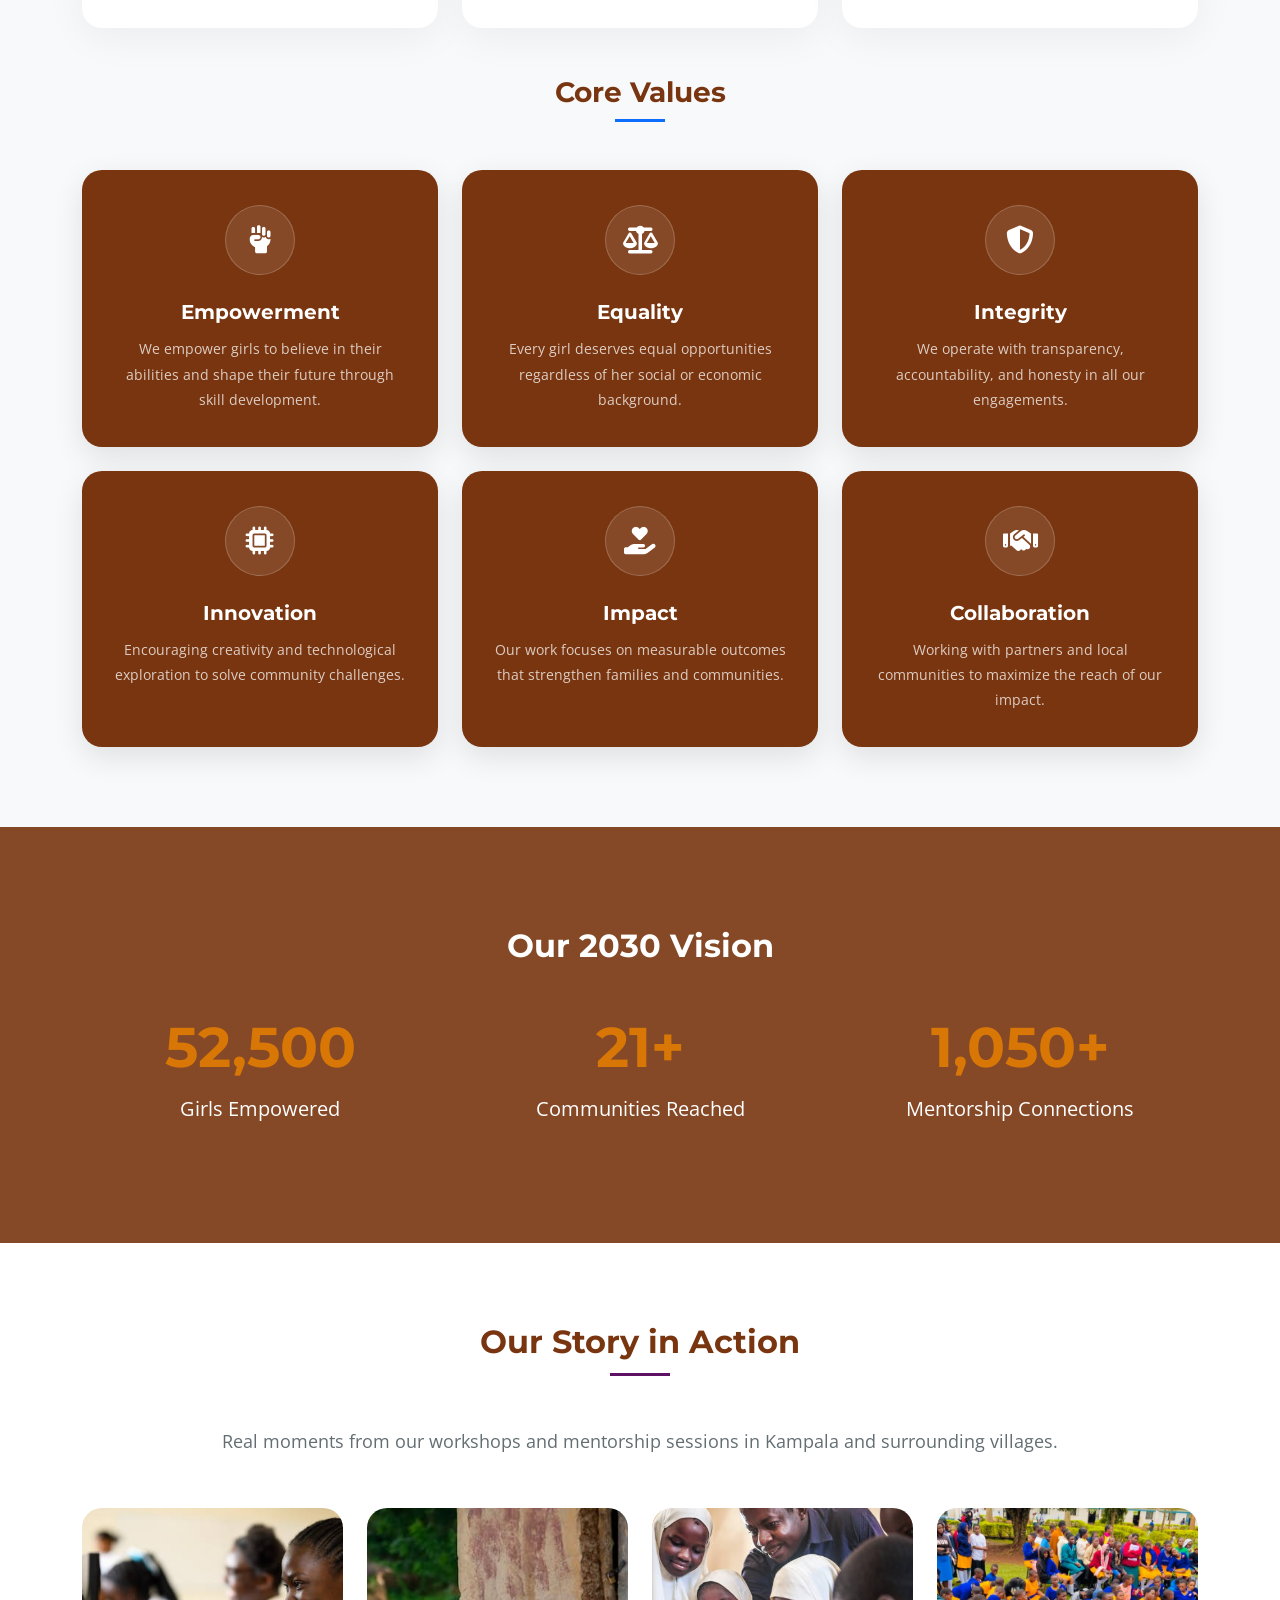
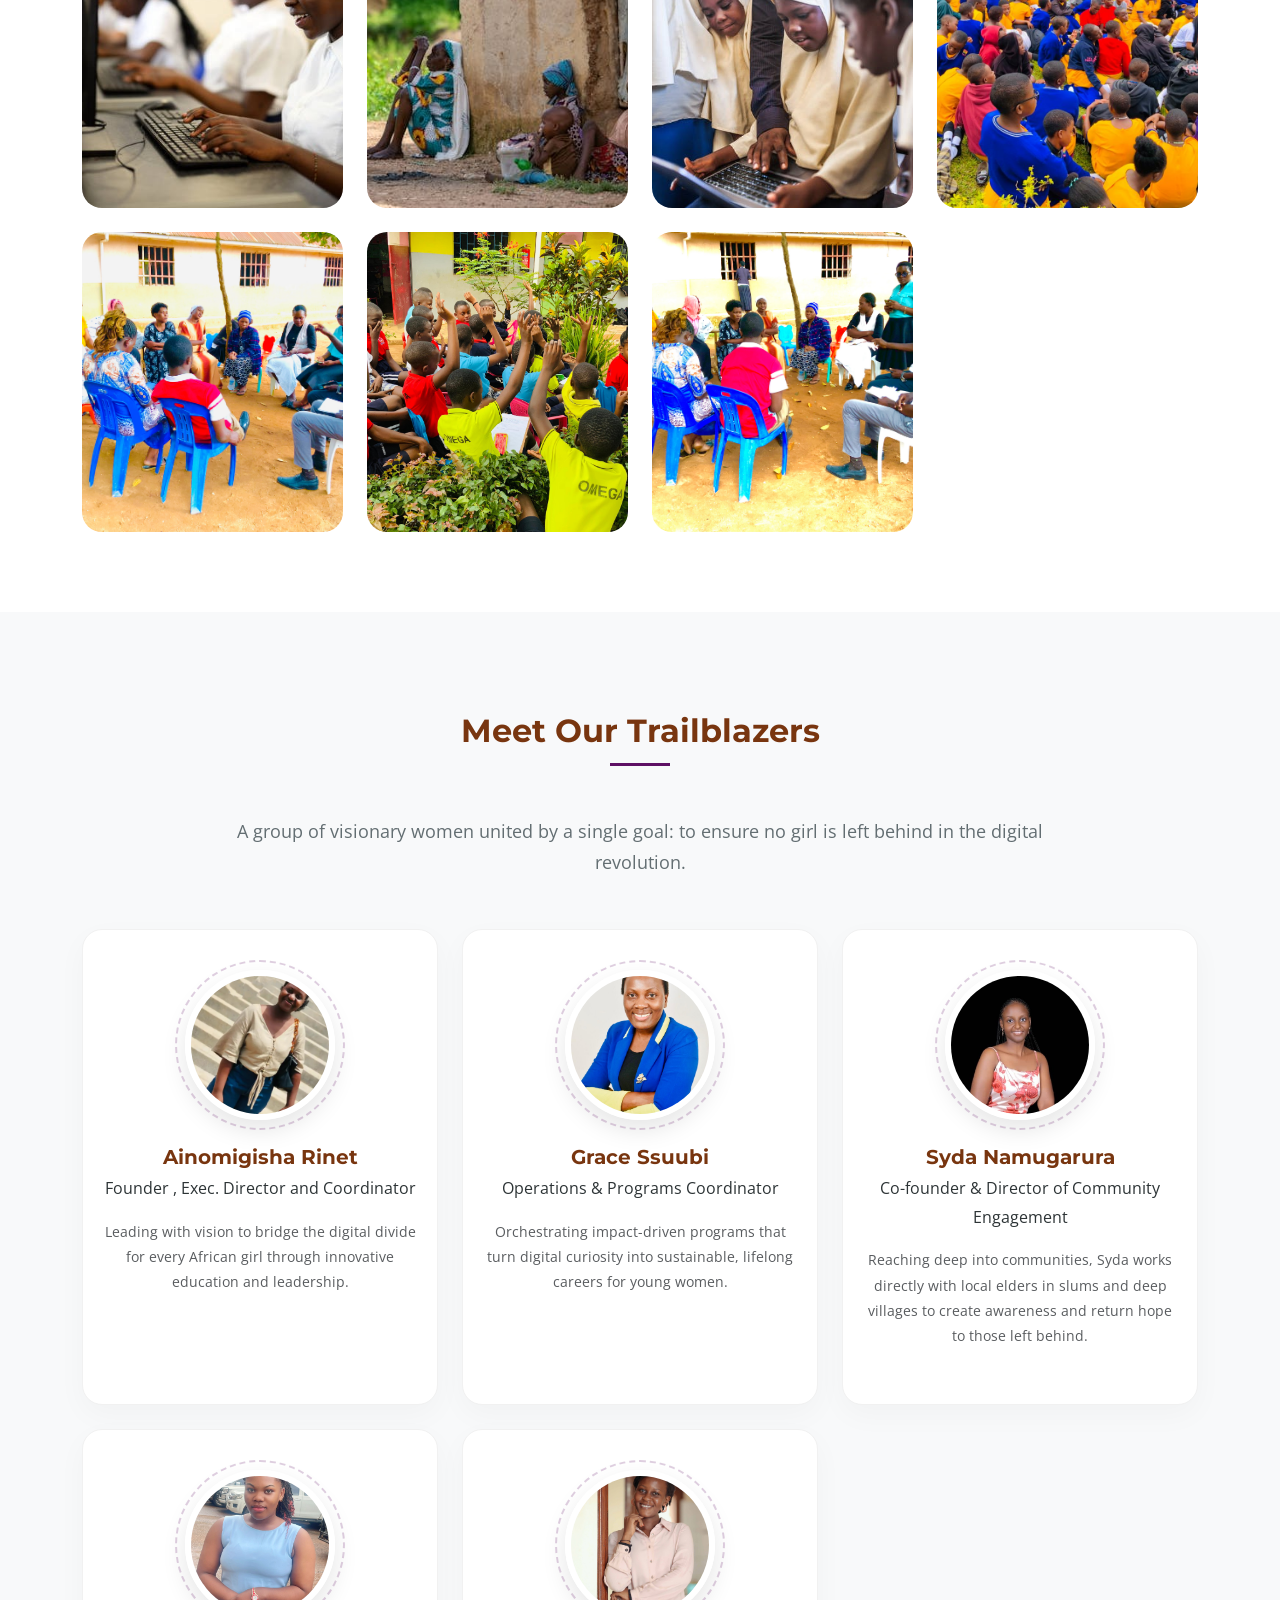
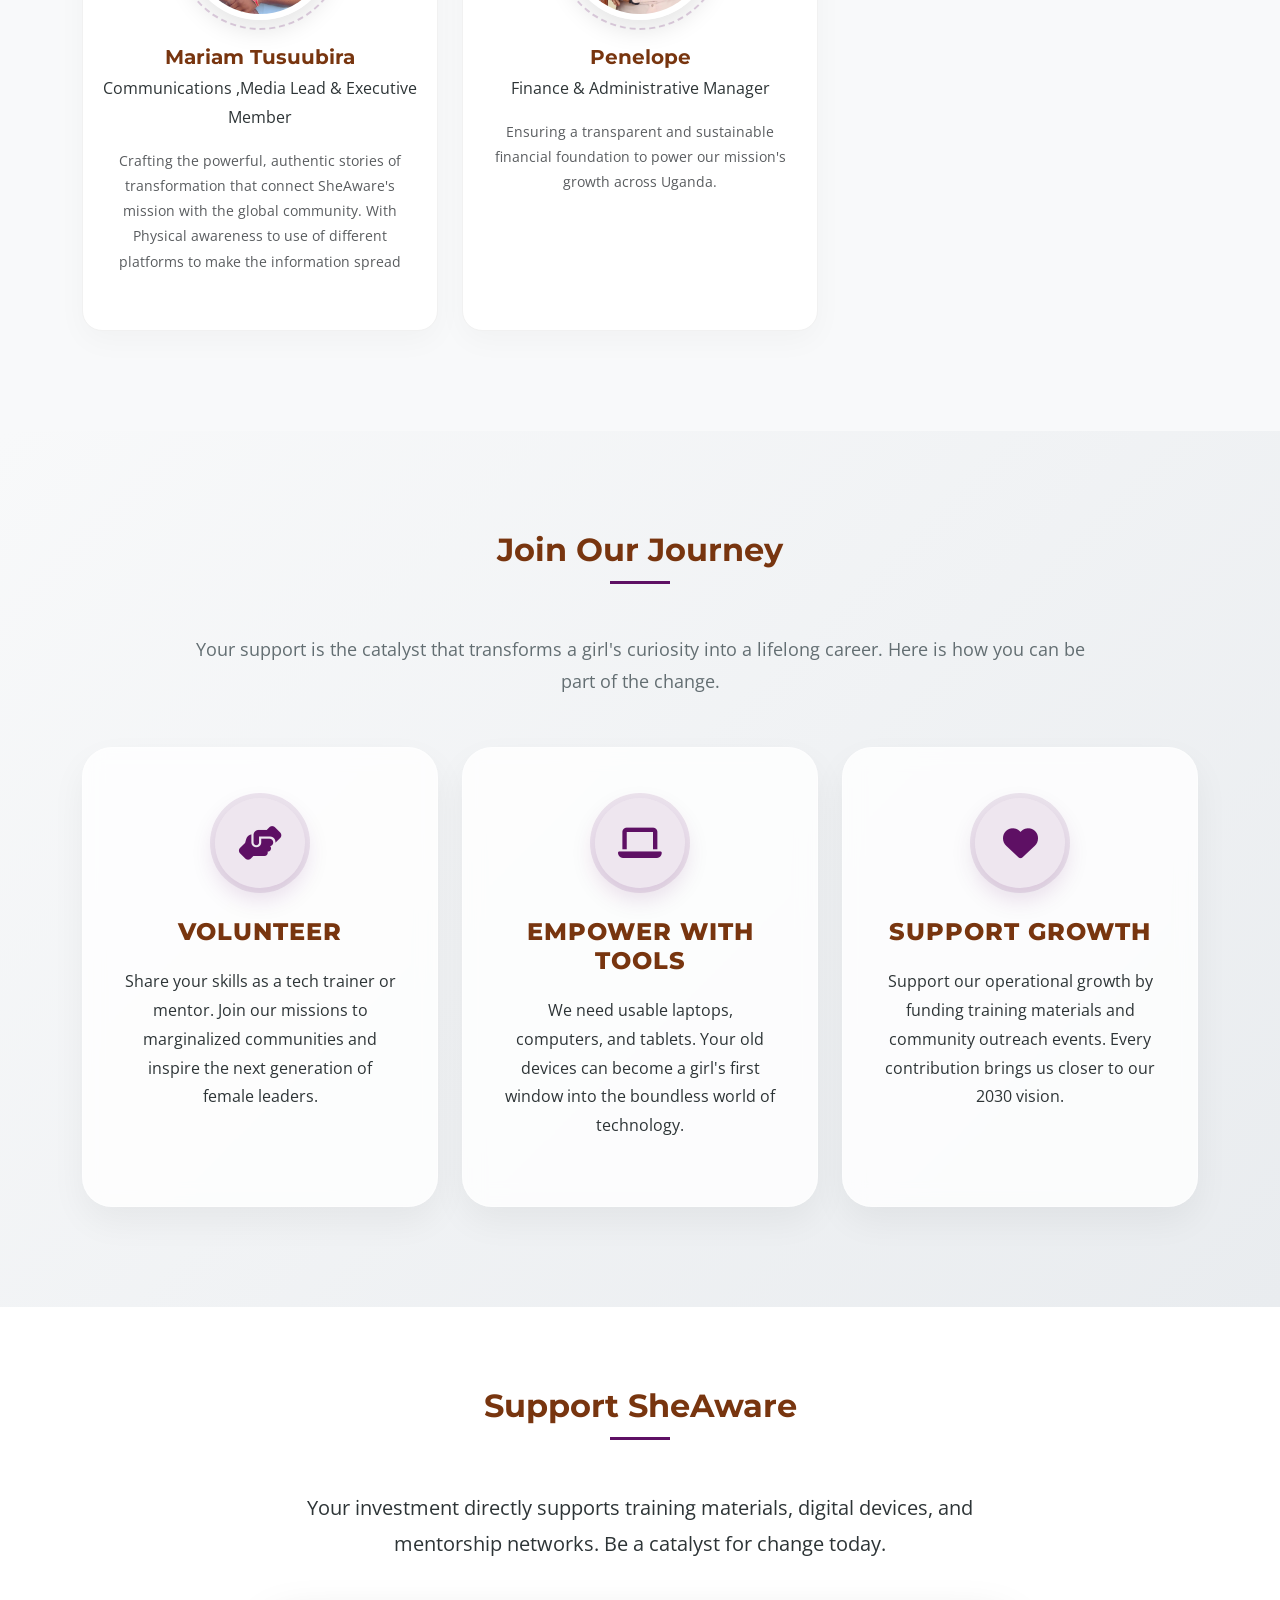
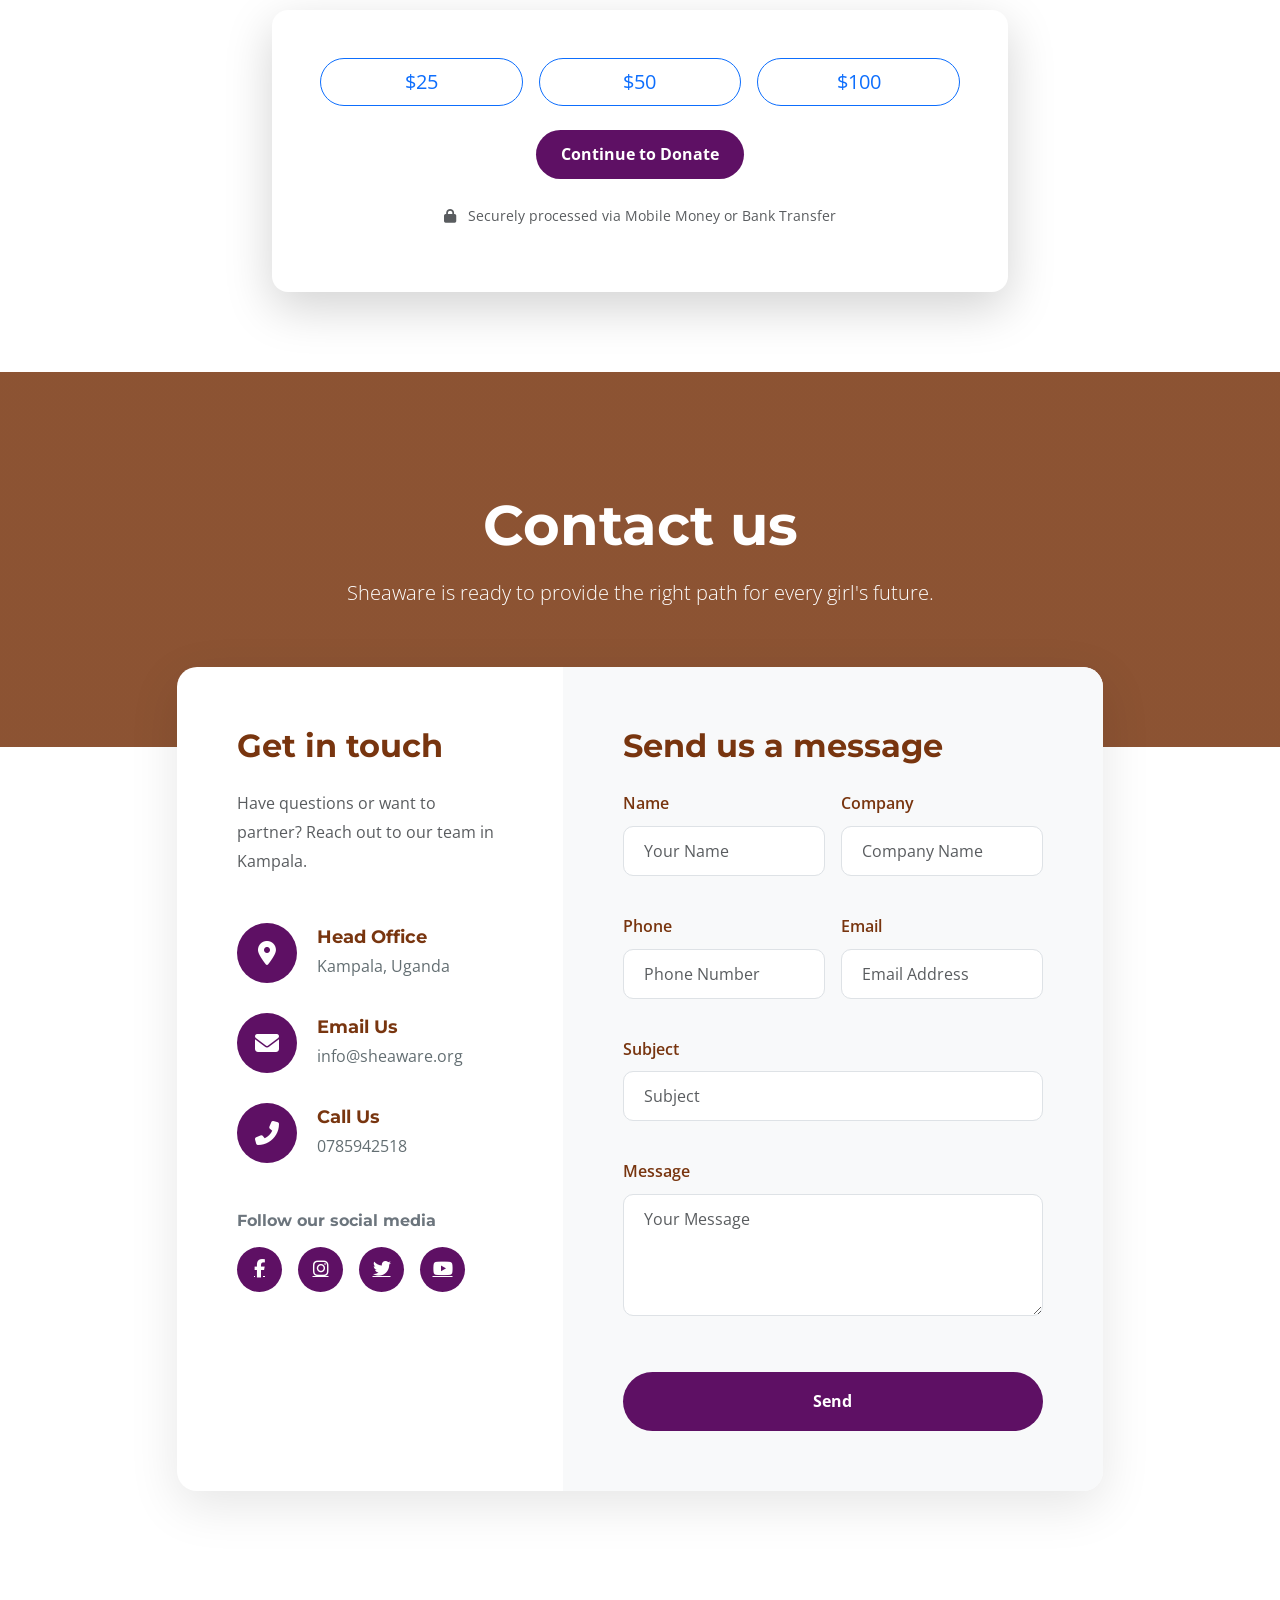
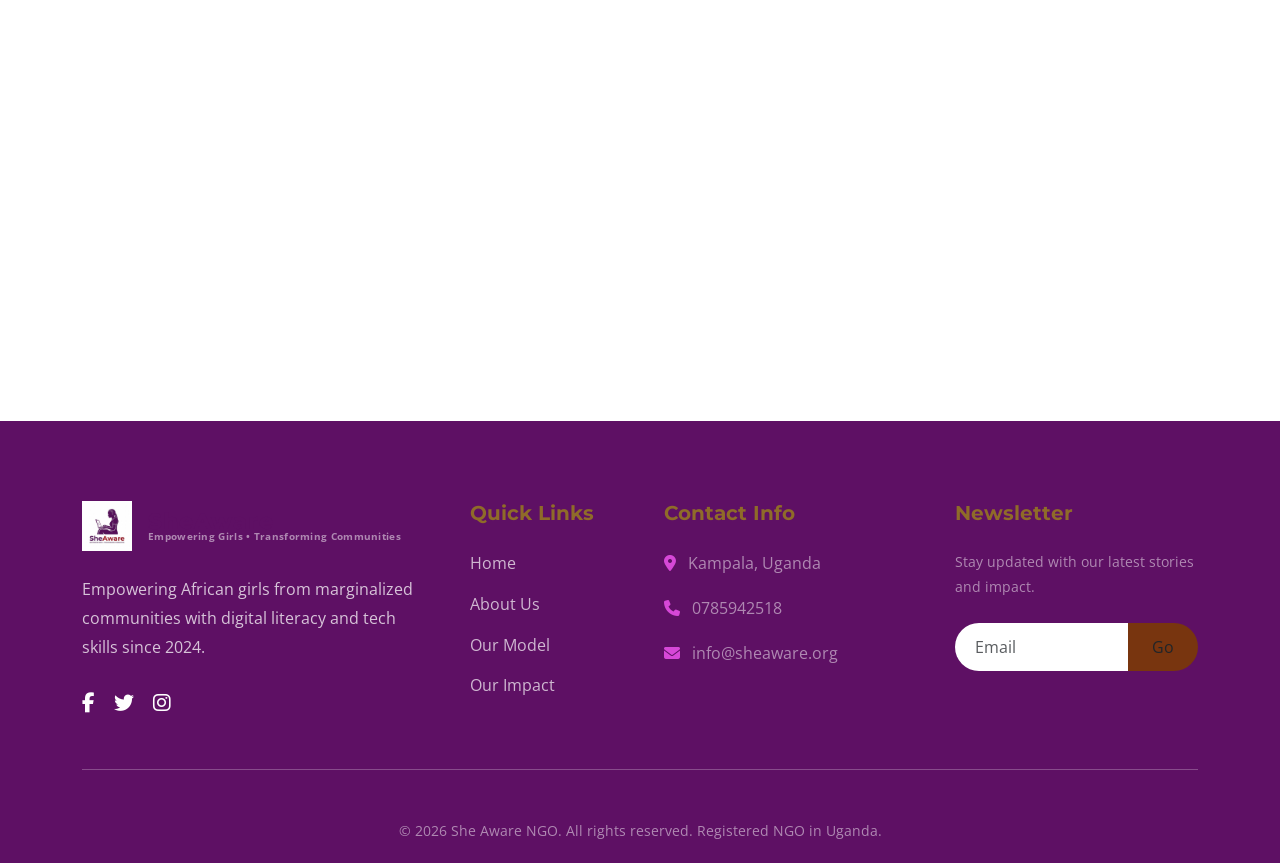
==== commit 809931c6: "Changes" ====
--- a/index.html
+++ b/index.html
@@ -533,7 +533,7 @@
                             <img src="Rinet2.jpeg" alt="Ainomigisha Rinet">
                         </div>
                         <h5>Ainomigisha Rinet</h5>
-                        <p class="role">Founder & Exec. Director</p>
+                        <p class="role">Founder , Exec. Director  and Coordinator</p>
                         <p class="small text-muted mt-3">Leading with vision to bridge the digital divide for
                             every
                             African girl through innovative education and leadership.</p>
@@ -556,7 +556,7 @@
                             <img src="syda.jpeg" alt="Syda Namugarura">
                         </div>
                         <h5>Syda Namugarura</h5>
-                        <p class="role">Director of Community Engagement </p>
+                        <p class="role"> Co-founder & Director of Community Engagement </p>
                         <p class="small text-muted mt-3">Reaching deep into communities, Syda works directly
                             with local
                             elders in slums and deep villages to create awareness and return hope to those left behind.</p>
@@ -568,7 +568,7 @@
                             <img src="Mariam2.jpeg" alt="Mariam Tusuubira">
                         </div>
                         <h5>Mariam Tusuubira</h5>
-                        <p class="role">Communications & Media Lead</p>
+                        <p class="role">Communications ,Media Lead & Executive Member</p>
                         <p class="small text-muted mt-3">Crafting the powerful, authentic stories of
                             transformation that
                             connect SheAware's mission with the global community. With Physical awareness to use of  different platforms to make the  information spread</p>
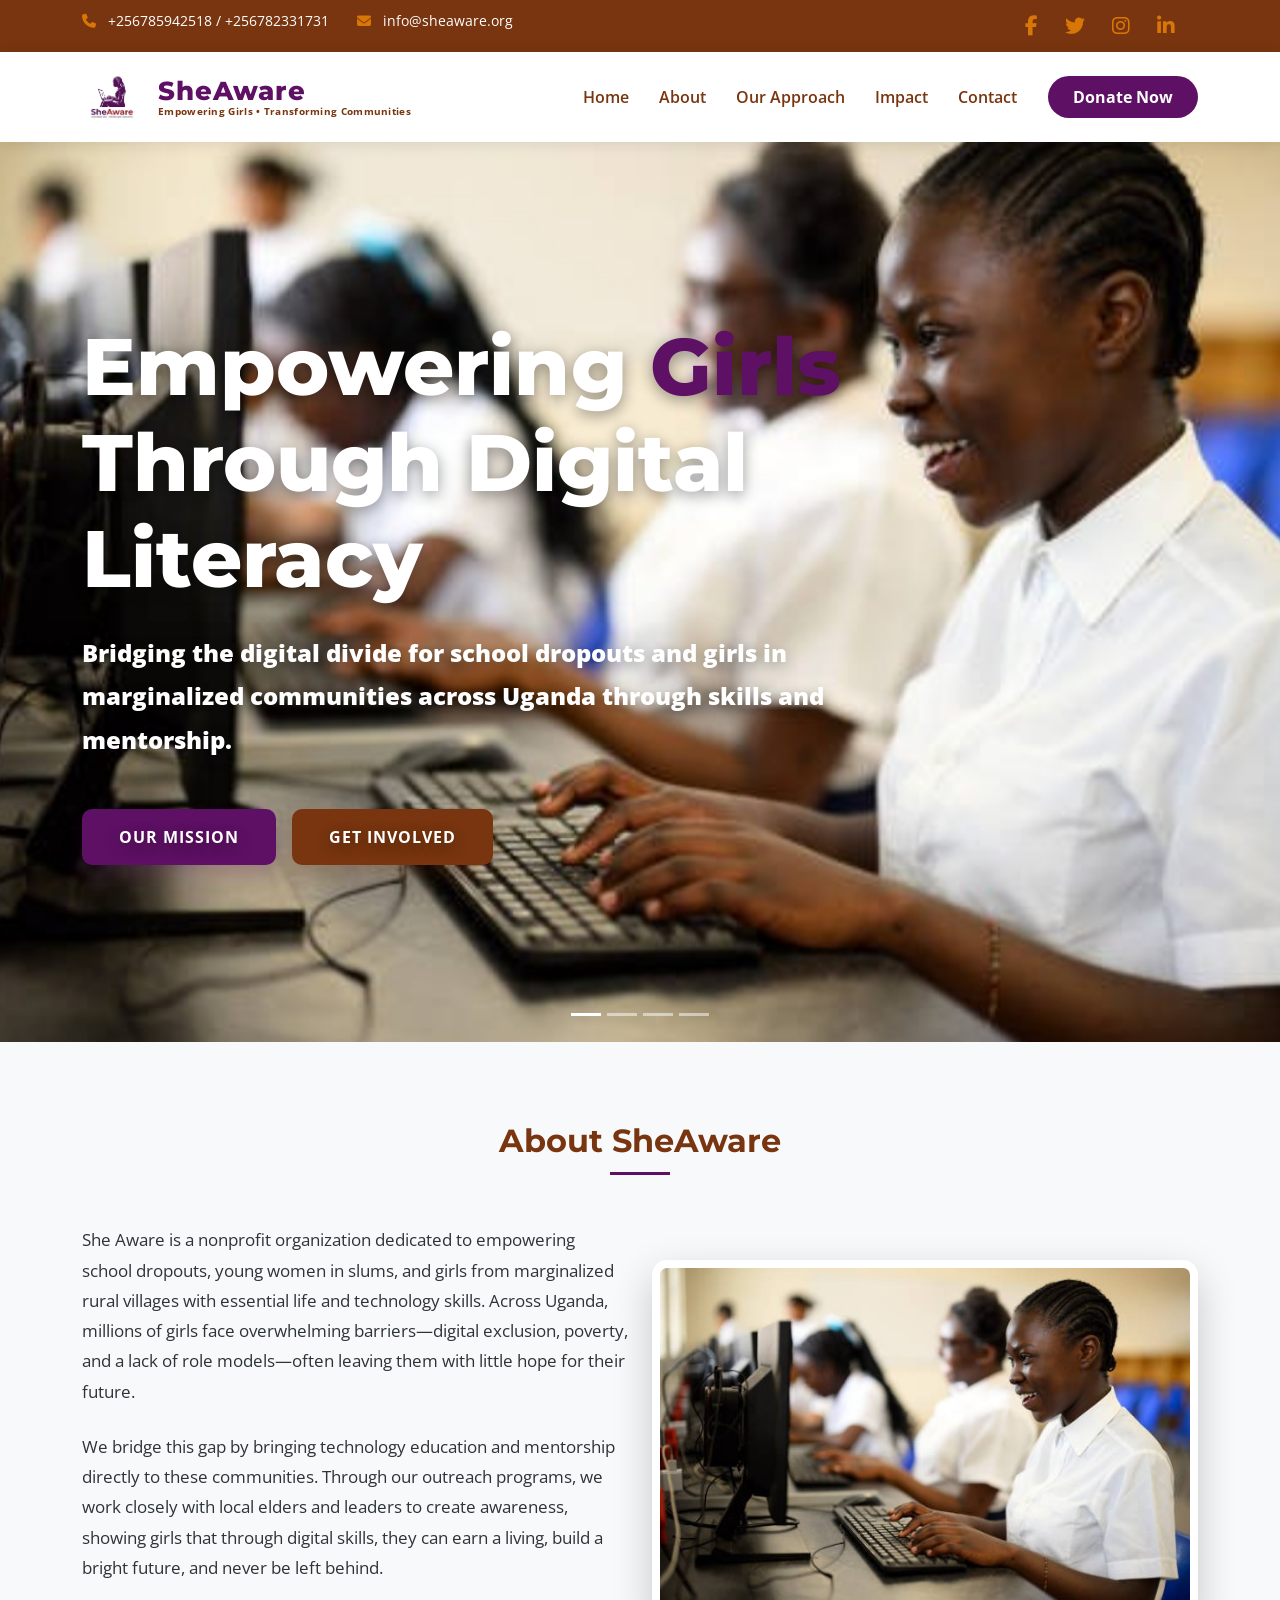
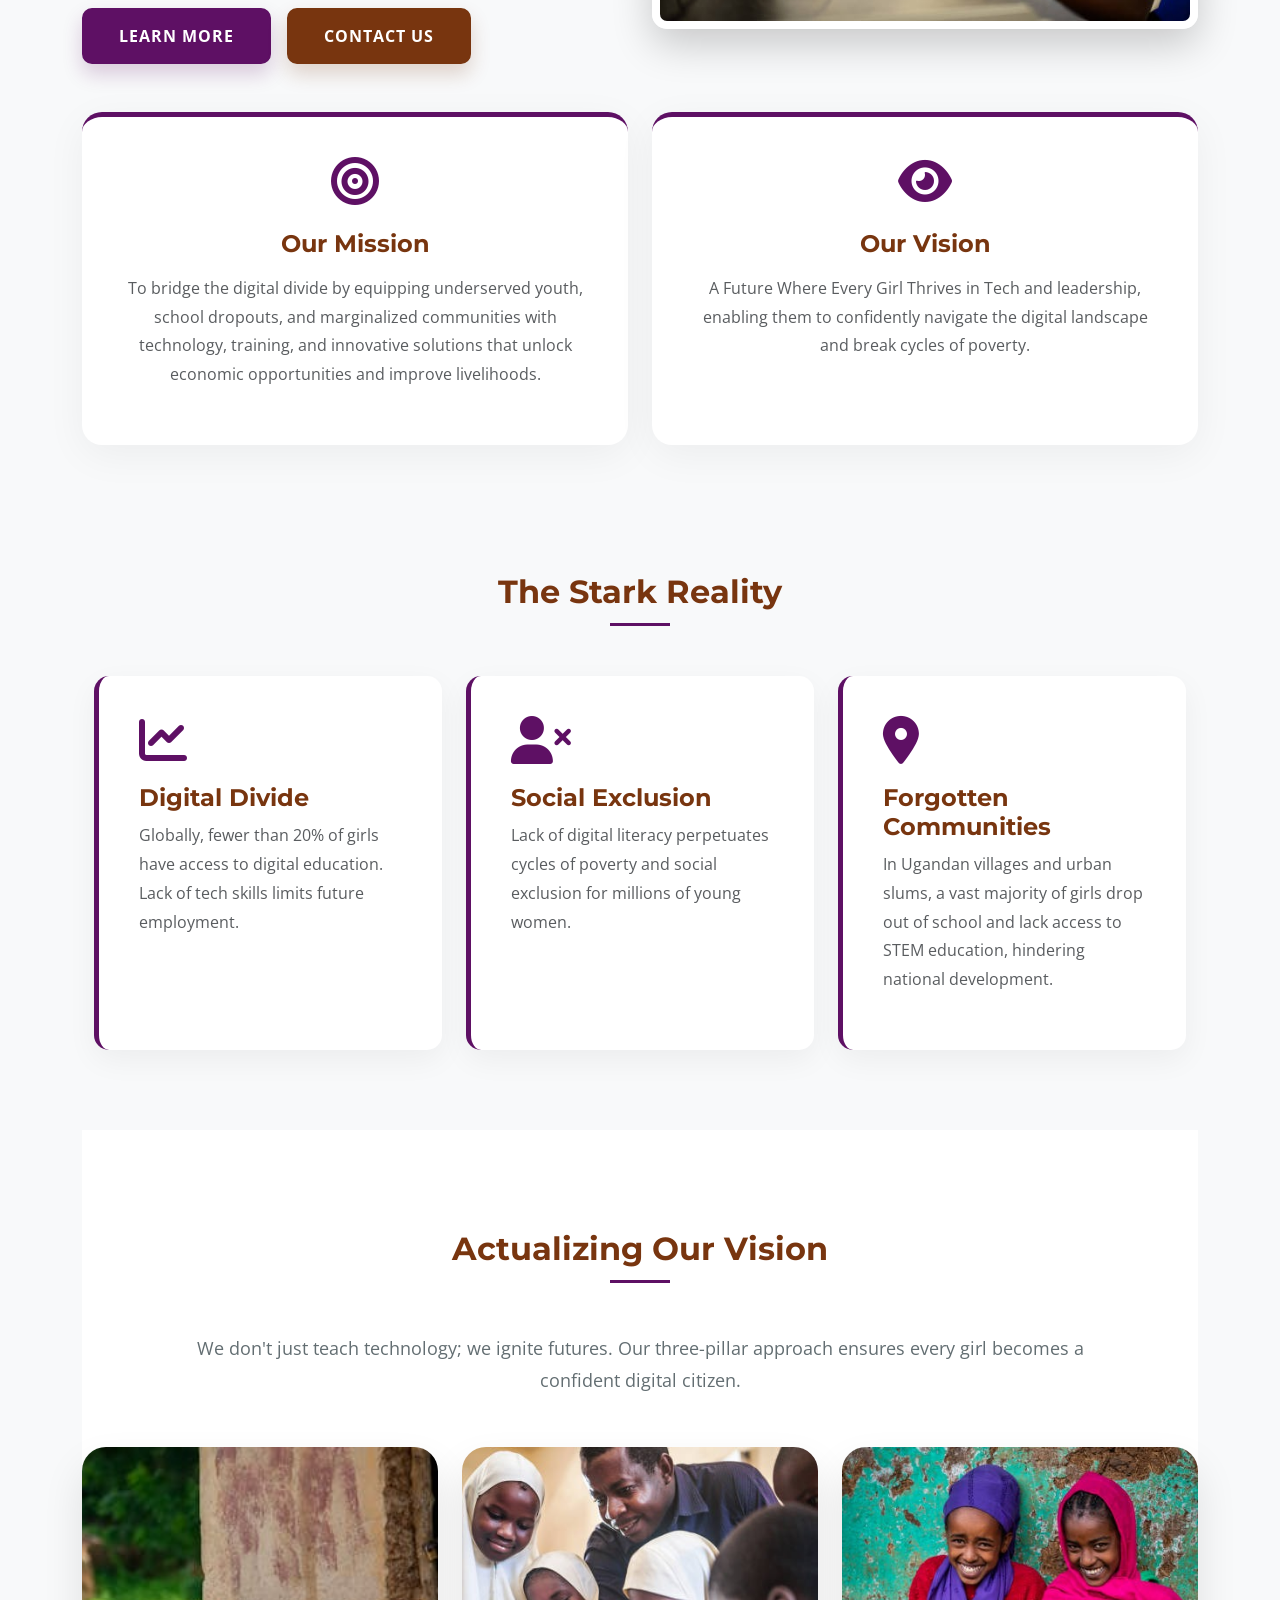
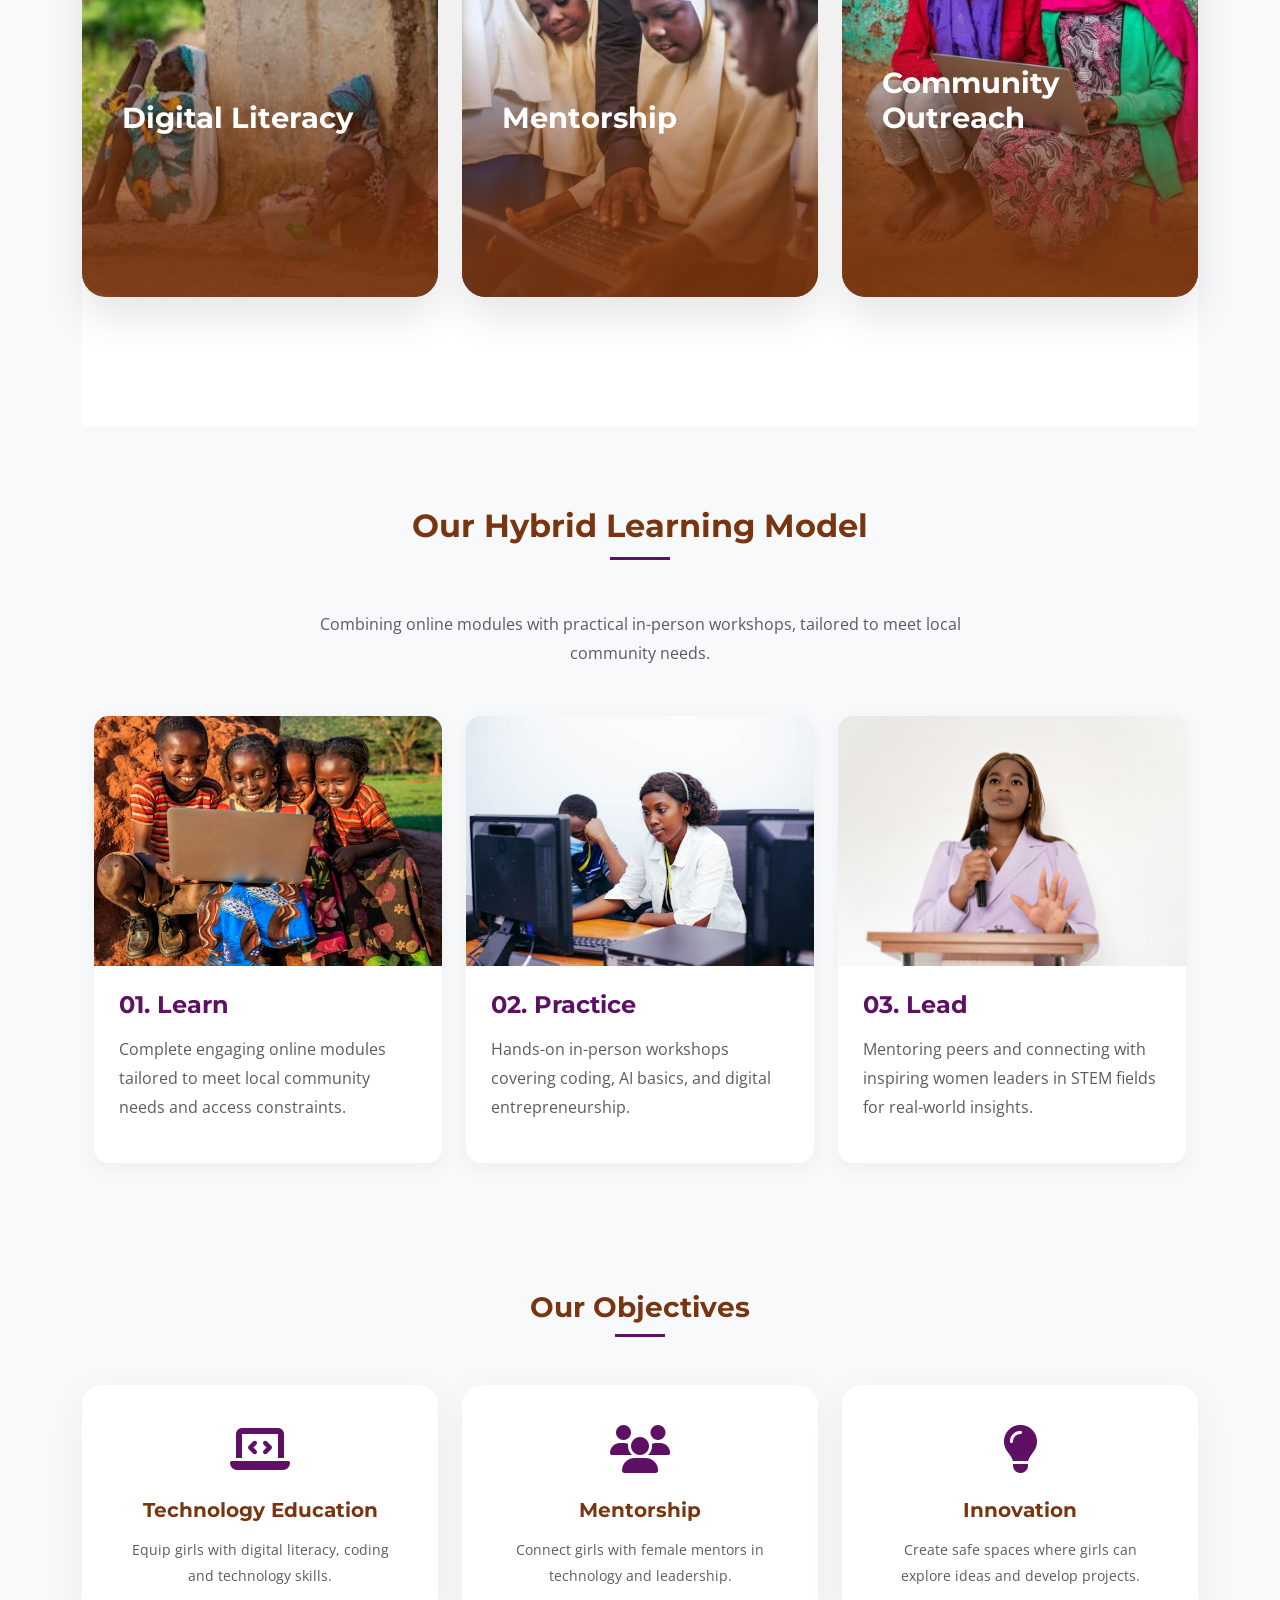
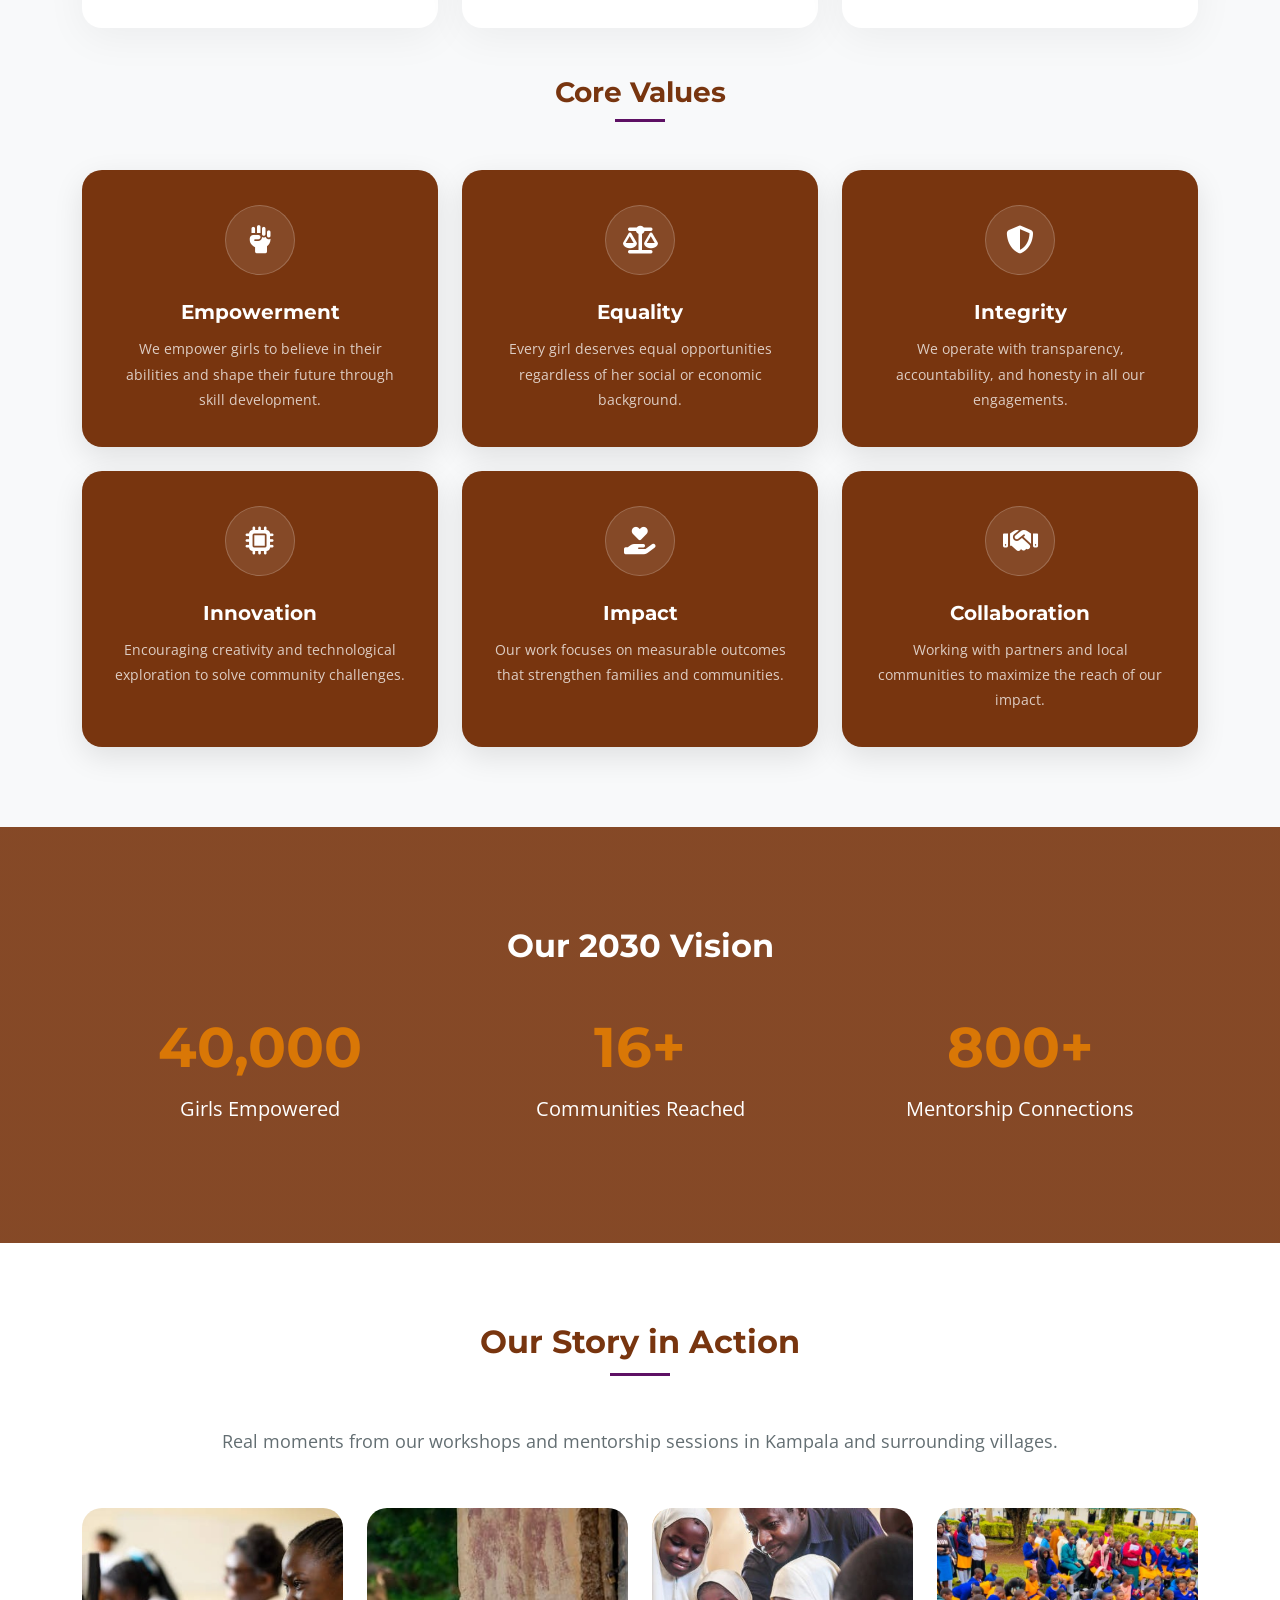
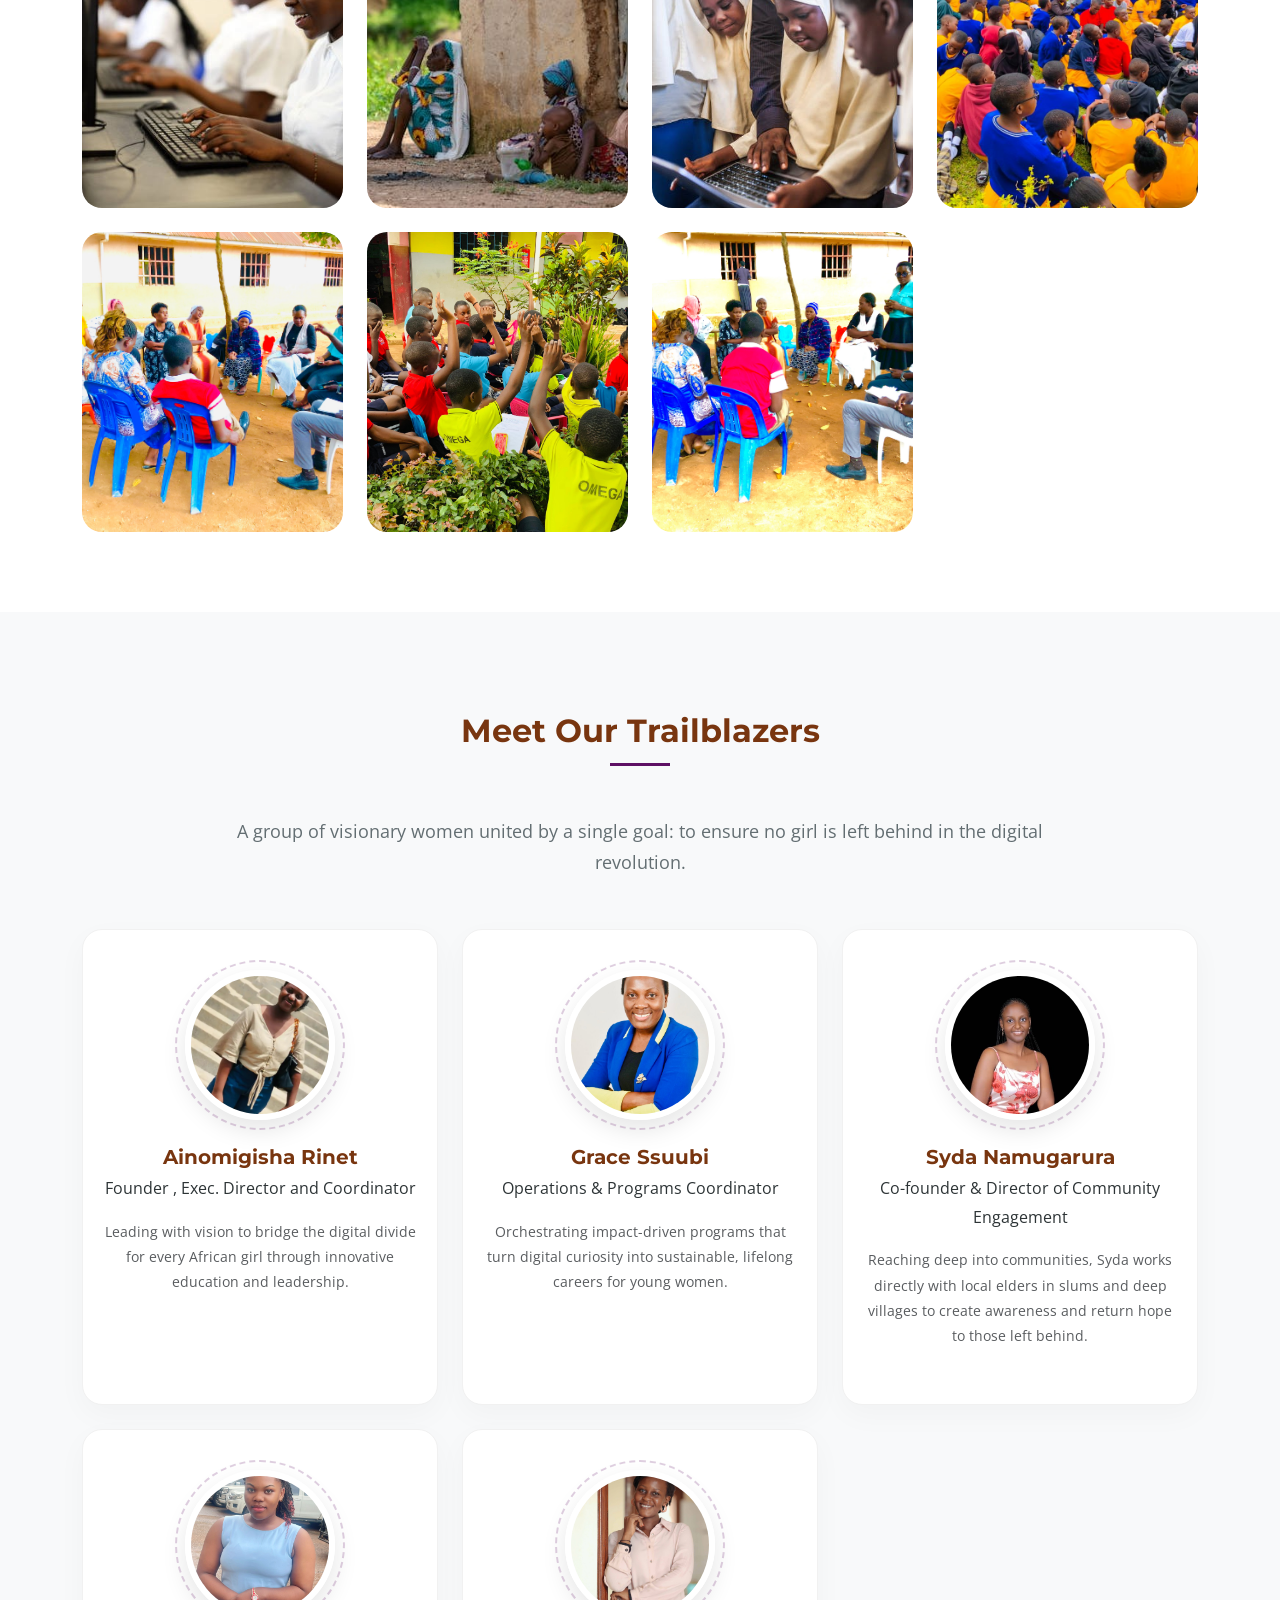
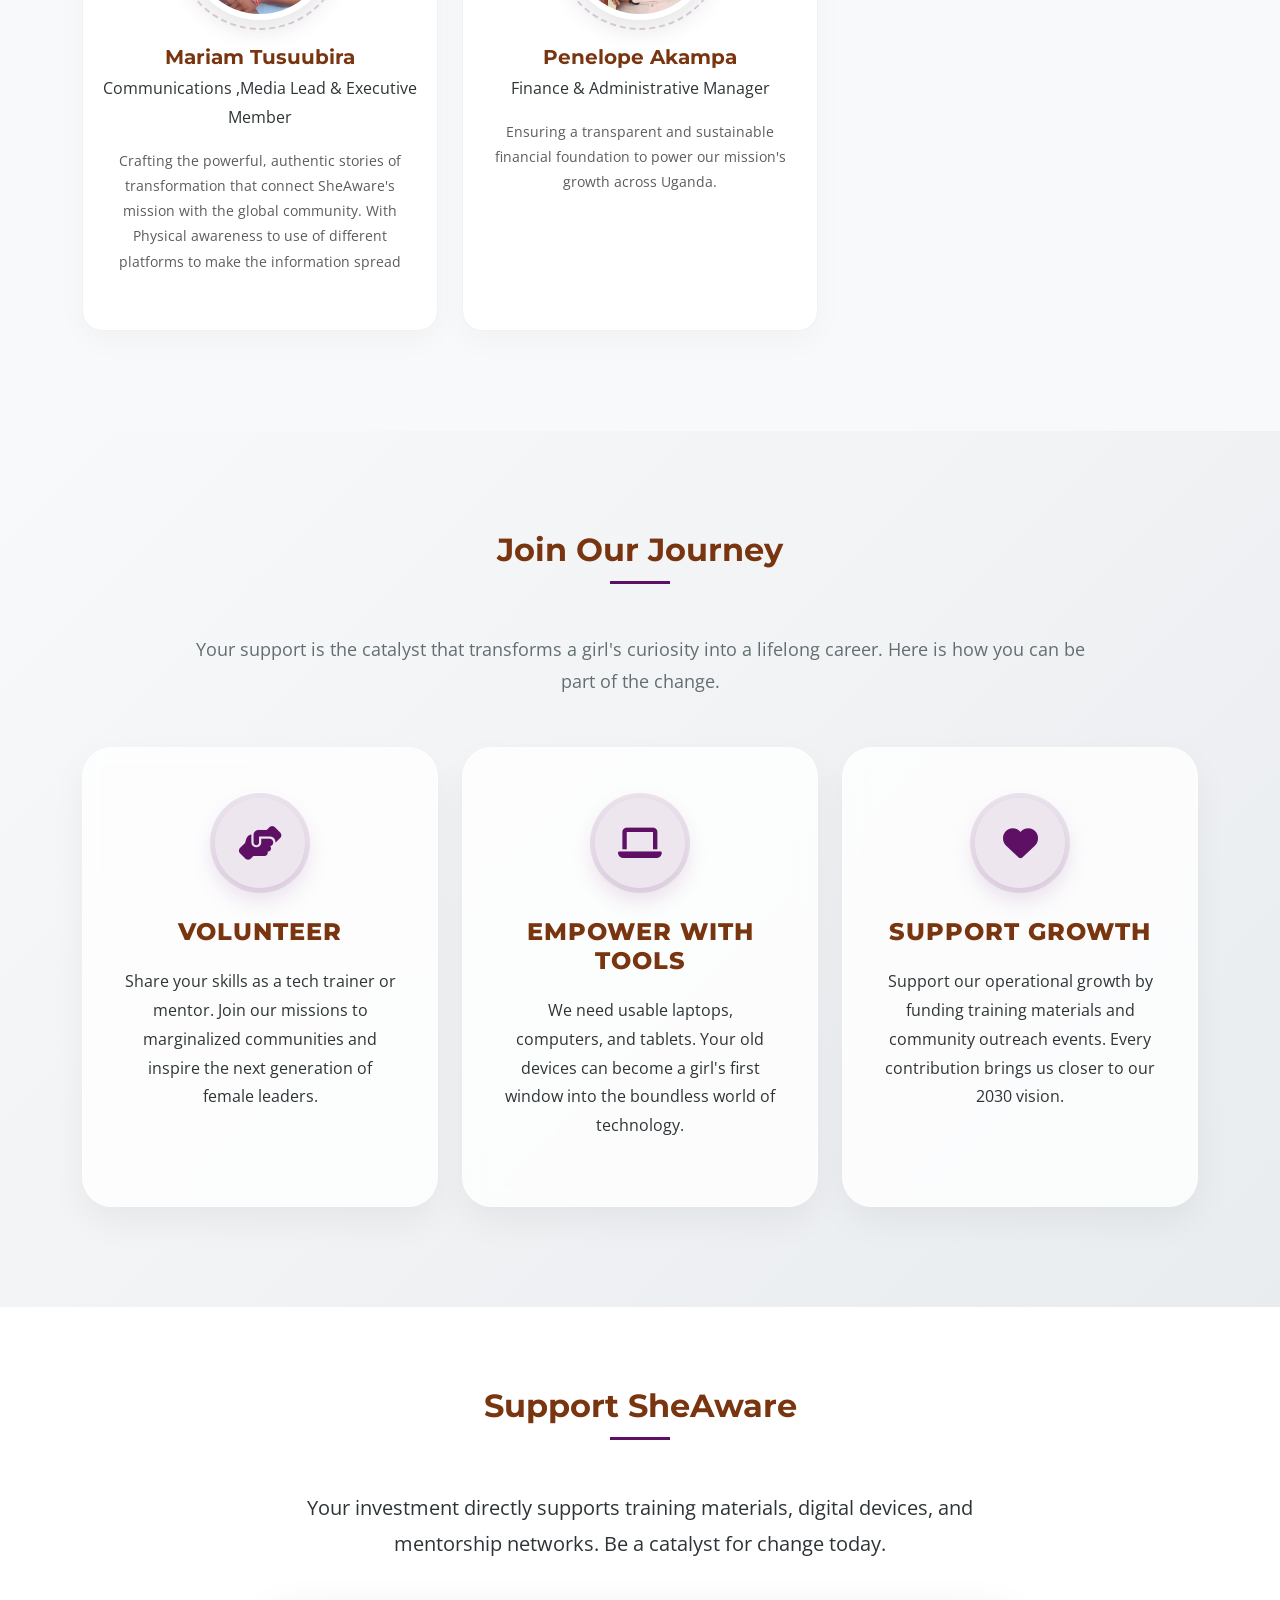
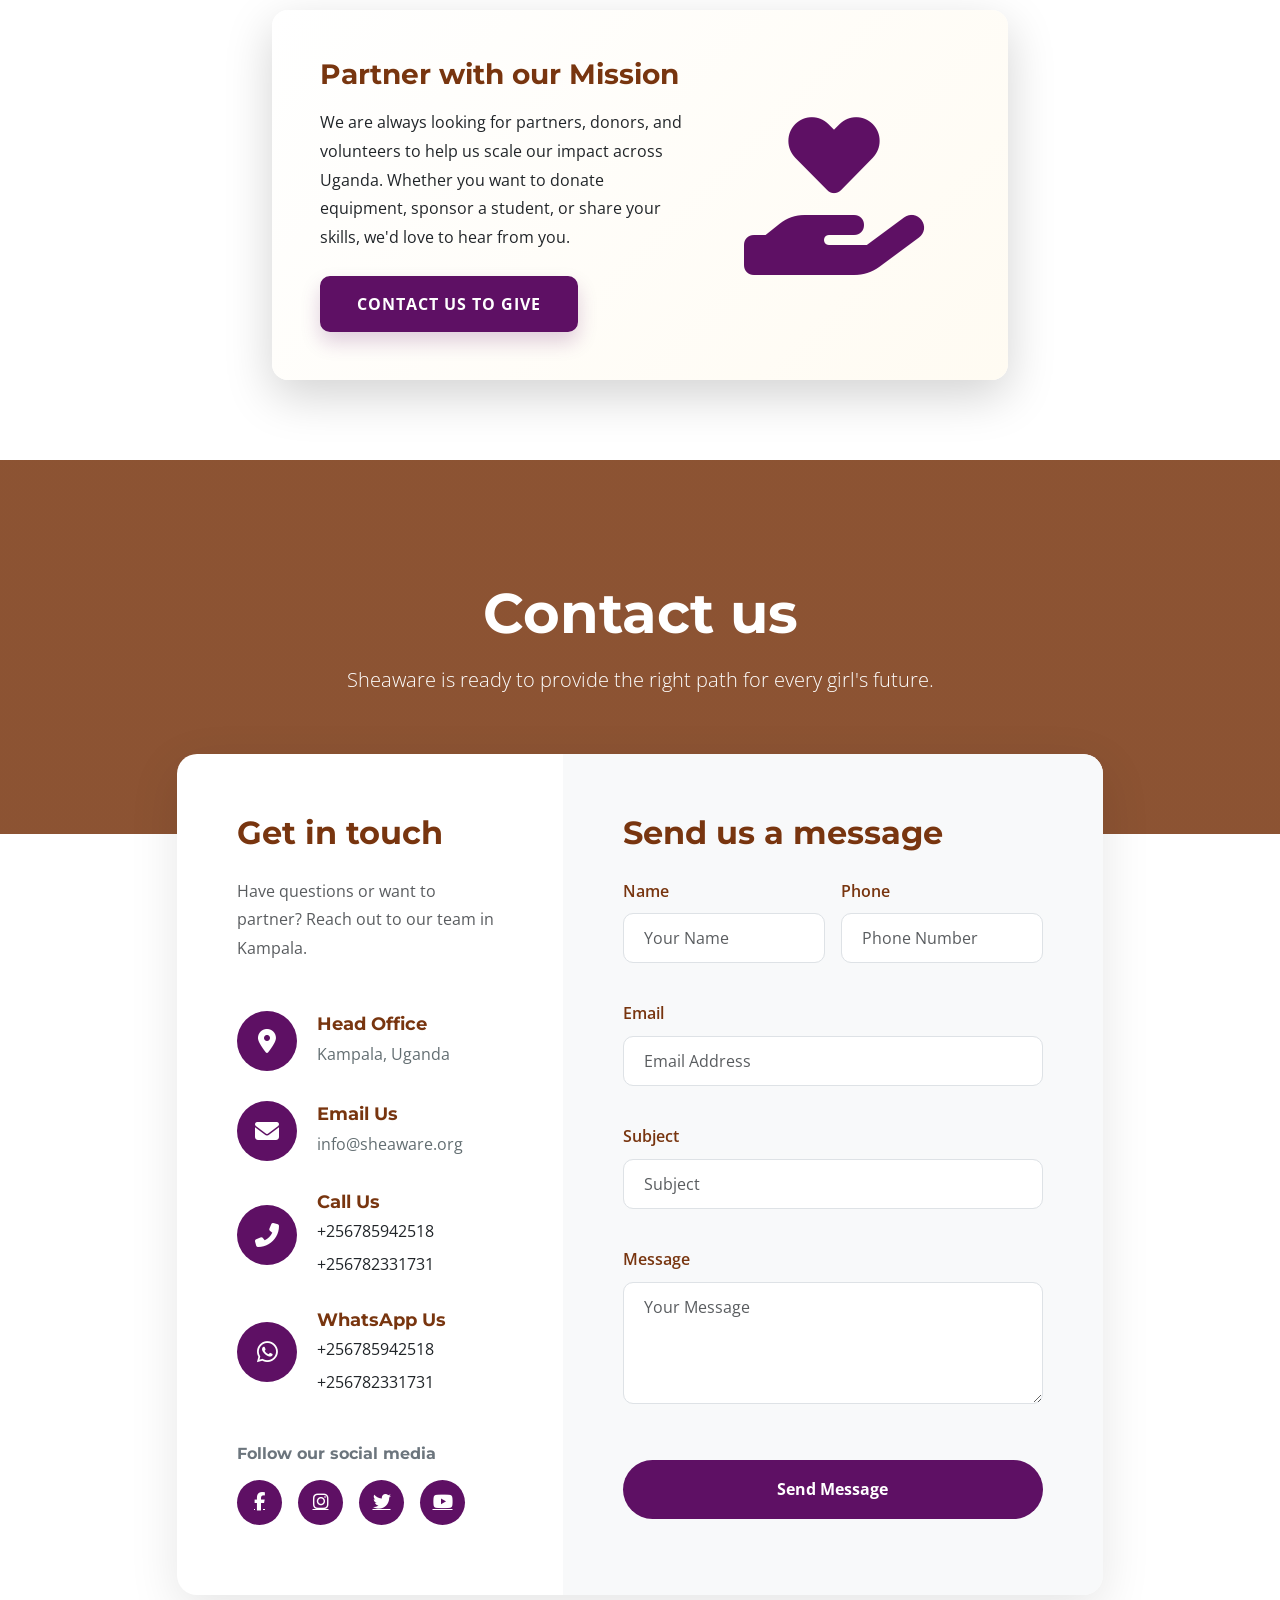
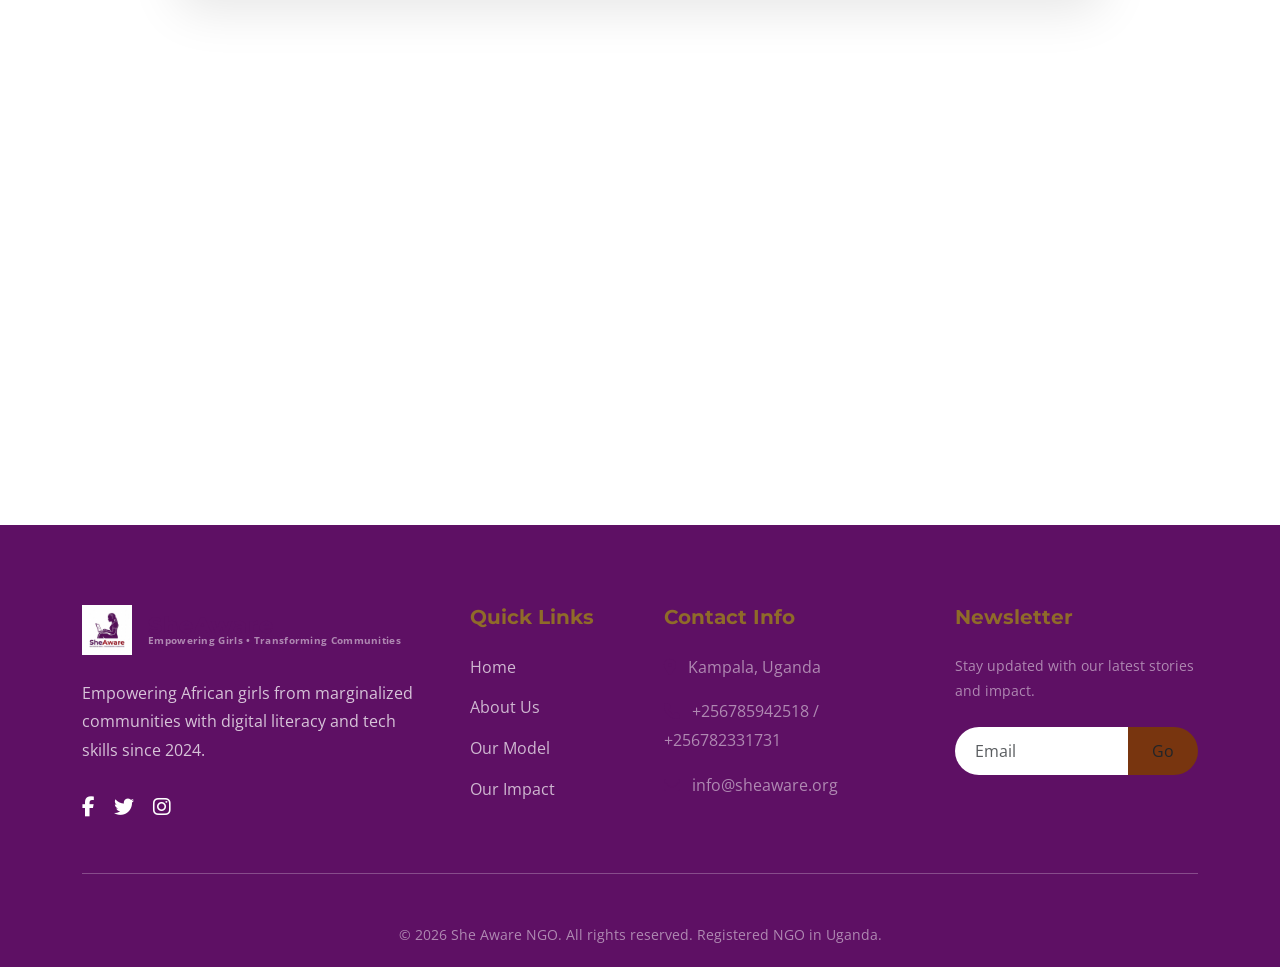
==== commit b2b20c92: "added contact detals, edited the donate now section" ====
--- a/index.html
+++ b/index.html
@@ -30,7 +30,7 @@
     <div class="top-bar d-none d-md-block">
         <div class="container d-flex justify-content-between">
             <div>
-                <span><i class="fas fa-phone"></i> 0785942518</span>
+                <span><i class="fas fa-phone"></i> +256785942518 / +256782331731</span>
                 <span class="ms-4"><i class="fas fa-envelope"></i> info@sheaware.org</span>
             </div>
             <div class="social-links">
@@ -533,7 +533,7 @@
                             <img src="Rinet2.jpeg" alt="Ainomigisha Rinet">
                         </div>
                         <h5>Ainomigisha Rinet</h5>
-                        <p class="role">Founder , Exec. Director  and Coordinator</p>
+                        <p class="role">Founder , Exec. Director and Coordinator</p>
                         <p class="small text-muted mt-3">Leading with vision to bridge the digital divide for
                             every
                             African girl through innovative education and leadership.</p>
@@ -559,7 +559,8 @@
                         <p class="role"> Co-founder & Director of Community Engagement </p>
                         <p class="small text-muted mt-3">Reaching deep into communities, Syda works directly
                             with local
-                            elders in slums and deep villages to create awareness and return hope to those left behind.</p>
+                            elders in slums and deep villages to create awareness and return hope to those left behind.
+                        </p>
                     </div>
                 </div>
                 <div class="col-lg-4">
@@ -571,15 +572,16 @@
                         <p class="role">Communications ,Media Lead & Executive Member</p>
                         <p class="small text-muted mt-3">Crafting the powerful, authentic stories of
                             transformation that
-                            connect SheAware's mission with the global community. With Physical awareness to use of  different platforms to make the  information spread</p>
+                            connect SheAware's mission with the global community. With Physical awareness to use of
+                            different platforms to make the information spread</p>
                     </div>
                 </div>
                 <div class="col-lg-4">
                     <div class="team-profile-card">
                         <div class="team-avatar">
-                            <img src="Penelope2.jpeg" alt="Penelope">
-                        </div>
-                        <h5>Penelope</h5>
+                            <img src="Penelope2.jpeg" alt="Penelope Akampa">
+                        </div>
+                        <h5>Penelope Akampa</h5>
                         <p class="role">Finance & Administrative Manager</p>
                         <p class="small text-muted mt-3">Ensuring a transparent and sustainable financial
                             foundation to
@@ -648,23 +650,23 @@
                         and
                         mentorship networks. Be a catalyst for change today.</p>
 
-                    <div class="card border-0 shadow-lg p-4 p-md-5 rounded-4">
-                        <div class="row g-3">
-                            <div class="col-md-4"><button
-                                    class="btn btn-outline-primary btn-lg w-100 rounded-pill">$25</button></div>
-                            <div class="col-md-4"><button
-                                    class="btn btn-outline-primary btn-lg w-100 rounded-pill">$50</button></div>
-                            <div class="col-md-4"><button
-                                    class="btn btn-outline-primary btn-lg w-100 rounded-pill">$100</button>
-                            </div>
-                            <div class="col-12 mt-4">
-                                <a href="#" class="btn-donate d-inline-block text-decoration-none">Continue to
-                                    Donate</a>
-                            </div>
-                        </div>
-                        <p class="mt-4 text-muted small"><i class="fas fa-lock me-2"></i> Securely processed via
-                            Mobile
-                            Money or Bank Transfer</p>
+                    <div class="card border-0 shadow-lg p-5 rounded-4 mt-2"
+                        style="background: linear-gradient(135deg, var(--white) 0%, #fffbf2 100%);">
+                        <div class="row align-items-center">
+                            <div class="col-lg-7 text-start">
+                                <h3 class="fw-bold mb-3">Partner with our Mission</h3>
+                                <p class="mb-4">We are always looking for partners, donors, and volunteers to help us
+                                    scale our impact across Uganda. Whether you want to donate equipment, sponsor a
+                                    student, or share your skills, we'd love to hear from you.</p>
+                                <div class="d-flex flex-wrap gap-3">
+                                    <a href="#contact" class="btn btn-premium-red">Contact Us to Give</a>
+
+                                </div>
+                            </div>
+                            <div class="col-lg-5 d-none d-lg-block">
+                                <i class="fas fa-hand-holding-heart fa-10x text-primary pulse-icon"></i>
+                            </div>
+                        </div>
                     </div>
                 </div>
             </div>
@@ -712,7 +714,19 @@
                                     <div class="info-icon"><i class="fas fa-phone-alt"></i></div>
                                     <div class="info-content">
                                         <h5>Call Us</h5>
-                                        <p>0785942518</p>
+                                        <p class="mb-1 text-dark">+256785942518</p>
+                                        <p class="mb-0 text-dark">+256782331731</p>
+                                    </div>
+                                </div>
+
+                                <div class="info-item">
+                                    <div class="info-icon"><i class="fab fa-whatsapp"></i></div>
+                                    <div class="info-content">
+                                        <h5>WhatsApp Us</h5>
+                                        <p class="mb-1"><a href="https://wa.me/256785942518"
+                                                class="text-dark text-decoration-none">+256785942518</a></p>
+                                        <p class="mb-0"><a href="https://wa.me/256782331731"
+                                                class="text-dark text-decoration-none">+256782331731</a></p>
                                     </div>
                                 </div>
 
@@ -737,37 +751,45 @@
                             <!-- Form Side -->
                             <div class="col-lg-7 contact-form-side">
                                 <h2 class="text-start mb-4">Send us a message</h2>
-                                <form>
+                                <form action="https://api.web3forms.com/submit" method="POST" id="contactForm">
+                                    <!-- Replace with your Access Key -->
+                                    <input type="hidden" name="access_key" value="67bf53ee-25cb-45b9-a2ea-efa2be15152b">
+
+                                    <!-- Optional: Custom Subject -->
+                                    <input type="hidden" name="from_name" value="SheAware Website Contact">
+
                                     <div class="row g-3">
                                         <div class="col-md-6 form-group">
                                             <label class="form-label">Name</label>
-                                            <input type="text" class="form-control" placeholder="Your Name">
-                                        </div>
-                                        <div class="col-md-6 form-group">
-                                            <label class="form-label">Company</label>
-                                            <input type="text" class="form-control" placeholder="Company Name">
+                                            <input type="text" name="name" class="form-control" placeholder="Your Name"
+                                                required>
                                         </div>
                                         <div class="col-md-6 form-group">
                                             <label class="form-label">Phone</label>
-                                            <input type="tel" class="form-control" placeholder="Phone Number">
+                                            <input type="tel" name="phone" class="form-control"
+                                                placeholder="Phone Number">
                                         </div>
-                                        <div class="col-md-6 form-group">
+                                        <div class="col-12 form-group">
                                             <label class="form-label">Email</label>
-                                            <input type="email" class="form-control" placeholder="Email Address">
+                                            <input type="email" name="email" class="form-control"
+                                                placeholder="Email Address" required>
                                         </div>
                                         <div class="col-12 form-group">
                                             <label class="form-label">Subject</label>
-                                            <input type="text" class="form-control" placeholder="Subject">
+                                            <input type="text" name="subject" class="form-control"
+                                                placeholder="Subject">
                                         </div>
                                         <div class="col-12 form-group">
                                             <label class="form-label">Message</label>
-                                            <textarea class="form-control" rows="4"
-                                                placeholder="Your Message"></textarea>
+                                            <textarea name="message" class="form-control" rows="4"
+                                                placeholder="Your Message" required></textarea>
                                         </div>
                                         <div class="col-12">
-                                            <button type="submit" class="btn-send">Send</button>
+                                            <button type="submit" class="btn-send">Send Message</button>
                                         </div>
                                     </div>
+                                    <!-- Form Status Messages -->
+                                    <div id="result" class="mt-3"></div>
                                 </form>
                             </div>
                         </div>
@@ -819,13 +841,13 @@
                     </div>
                 </div>
                 <div class="col-lg-3 col-md-4">
-                    <h5 class="mb-4"style="color: var(--secondary-color); border: none;">Contact Info</h5>
+                    <h5 class="mb-4" style="color: var(--secondary-color); border: none;">Contact Info</h5>
                     <div class="footer-links">
                         <ul>
                             <li class="mb-3 text-white-50"><i class="fas fa-map-marker-alt me-2 text-primary"></i>
                                 Kampala, Uganda</li>
                             <li class="mb-3 text-white-50"><i class="fas fa-phone me-2 text-primary"></i>
-                                0785942518
+                                +256785942518 / +256782331731
                             </li>
                             <li class="mb-3 text-white-50"><i class="fas fa-envelope me-2 text-primary"></i>
                                 info@sheaware.org</li>
@@ -838,7 +860,8 @@
                     <form class="d-flex">
                         <input type="email" class="form-control rounded-pill rounded-end-0 border-0"
                             placeholder="Email">
-                        <button style="background-color: var(--secondary-color); border: none;" class="btn rounded-pill rounded-start-0 px-4" type="submit">Go</button>
+                        <button style="background-color: var(--secondary-color); border: none;"
+                            class="btn rounded-pill rounded-start-0 px-4" type="submit">Go</button>
                     </form>
                 </div>
             </div>
@@ -855,8 +878,9 @@
     <!-- COUNTER SCRIPT -->
     <script>
         document.addEventListener('DOMContentLoaded', () => {
+            // --- COUNTER LOGIC ---
             const counters = document.querySelectorAll('.counter-value');
-            const speed = 100; // Animation speed
+            const speed = 100;
 
             const startCounting = (element) => {
                 const target = parseInt(element.getAttribute('data-target'));
@@ -884,13 +908,70 @@
                                 counters.forEach(counter => {
                                     startCounting(counter);
                                 });
-                            }, 300); // Slight delay for effect
+                            }, 300);
                             observer.unobserve(entry.target);
                         }
                     });
                 }, { threshold: 0.2 });
                 observer.observe(statsSection);
             }
+
+            // --- DONATION LINK SCROLL ---
+            const donateLinks = document.querySelectorAll('a[href="#donate"]');
+            donateLinks.forEach(link => {
+                link.addEventListener('click', (e) => {
+                    const target = document.querySelector('#donate');
+                    if (target) {
+                        e.preventDefault();
+                        target.scrollIntoView({ behavior: 'smooth' });
+                    }
+                });
+            });
+
+            // --- WEB3FORMS AJAX SUBMISSION ---
+            const form = document.getElementById('contactForm');
+            const result = document.getElementById('result');
+
+            if (form) {
+                form.addEventListener('submit', function (e) {
+                    e.preventDefault();
+                    const formData = new FormData(form);
+                    const object = Object.fromEntries(formData);
+                    const json = JSON.stringify(object);
+
+                    result.innerHTML = "Please wait...";
+
+                    fetch('https://api.web3forms.com/submit', {
+                        method: 'POST',
+                        headers: {
+                            'Content-Type': 'application/json',
+                            'Accept': 'application/json'
+                        },
+                        body: json
+                    })
+                        .then(async (response) => {
+                            let json = await response.json();
+                            if (response.status == 200) {
+                                result.innerHTML = "Message sent successfully!";
+                                result.classList.add('text-success');
+                                form.reset();
+                            } else {
+                                console.log(response);
+                                result.innerHTML = json.message;
+                                result.classList.add('text-danger');
+                            }
+                        })
+                        .catch(error => {
+                            console.log(error);
+                            result.innerHTML = "Something went wrong!";
+                        })
+                        .then(function () {
+                            setTimeout(() => {
+                                result.innerHTML = "";
+                            }, 5000);
+                        });
+                });
+            }
         });
     </script>
 </body>
--- a/style.css
+++ b/style.css
@@ -7,7 +7,8 @@
     /* Amber/Gold */
     /* --newsletter-text-color: #F7E7CE; */
 
-     --newsletter-text-color: #8F6B29; /* Darker text for better contrast on light background */
+    --newsletter-text-color: #8F6B29;
+    /* Darker text for better contrast on light background */
 
     /* Cream/Beige for Newsletter */
     --text-dark: #2d3436;
@@ -19,9 +20,26 @@
     --transition: all 0.3s ease;
 }
 
-/* Override Bootstrap text-primary */
+/* Override Bootstrap primary colors */
 .text-primary {
-    color: #D648D7 !important;
+    color: var(--primary-color) !important;
+}
+
+.bg-primary {
+    background-color: var(--primary-color) !important;
+}
+
+.btn-outline-primary {
+    color: var(--primary-color);
+    border-color: var(--primary-color);
+}
+
+.btn-outline-primary:hover,
+.btn-outline-primary:active,
+.btn-outline-primary:focus {
+    background-color: var(--primary-color);
+    border-color: var(--primary-color);
+    color: var(--white);
 }
 
 body {
@@ -316,6 +334,36 @@
     display: inline-block;
     text-decoration: none;
     box-shadow: 0 10px 20px rgba(120, 53, 15, 0.2);
+}
+
+.btn-premium-navy:hover {
+    background-color: var(--primary-color);
+    border-color: var(--primary-color);
+    color: var(--white);
+    transform: translateY(-5px);
+    box-shadow: 0 15px 30px rgba(94, 16, 100, 0.3);
+}
+
+/* Brown Outline Buttons (for Donation Selection) */
+.btn-outline-brown {
+    color: var(--secondary-color);
+    border: 2px solid var(--secondary-color);
+    border-radius: 12px;
+    font-weight: 600;
+    transition: var(--transition);
+}
+
+.btn-outline-brown:hover {
+    background-color: var(--secondary-color);
+    color: var(--white);
+    transform: translateY(-2px);
+}
+
+.btn-check:checked+.btn-outline-brown {
+    background-color: var(--secondary-color) !important;
+    color: var(--white) !important;
+    border-color: var(--secondary-color) !important;
+    box-shadow: 0 5px 15px rgba(120, 53, 15, 0.3);
 }
 
 /* UNIQUE SECTION: WHAT WE DO (Visual Story Style) */
@@ -517,7 +565,7 @@
     margin-bottom: 5px;
 }
 
-.team-profile-card .ro  le {
+.team-profile-card .ro le {
     color: var(--primary-color);
     font-weight: 700;
     font-size: 0.85rem;
@@ -727,7 +775,7 @@
 .value-item:hover {
     transform: translateY(-12px) scale(1.03);
     box-shadow: 0 20px 50px rgba(0, 0, 0, 0.2);
-    background-color: #234d6e;
+    background-color: var(--primary-color);
     /* Slightly lighter version of secondary for depth */
 }
 
@@ -932,4 +980,27 @@
     .hero-content h1 {
         font-size: 2.5rem;
     }
+}
+
+/* PULSE ANIMATION FOR SUPPORT ICON */
+.pulse-icon {
+    animation: pulse 3s infinite ease-in-out;
+    display: inline-block;
+}
+
+@keyframes pulse {
+    0% {
+        transform: scale(1);
+        opacity: 0.1;
+    }
+
+    50% {
+        transform: scale(1.15);
+        opacity: 1;
+    }
+
+    100% {
+        transform: scale(1);
+        opacity: 0.1;
+    }
 }
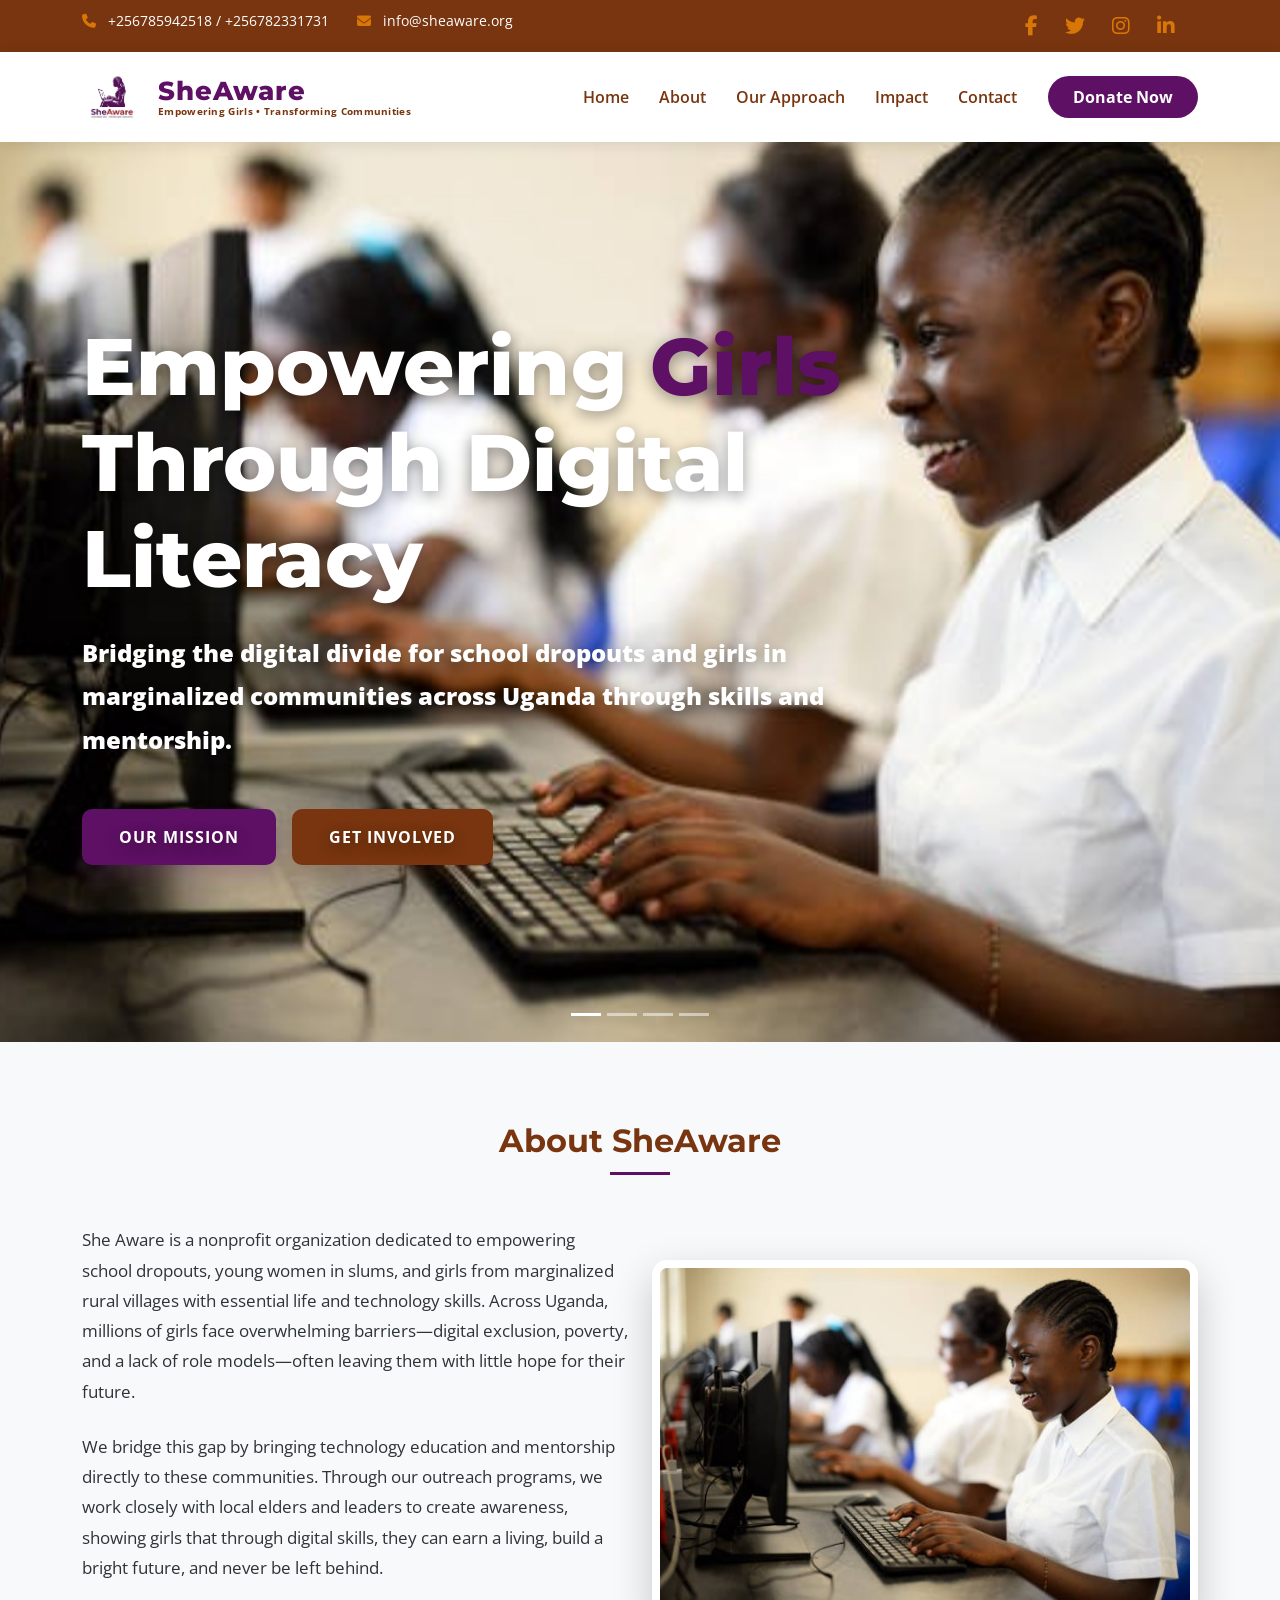
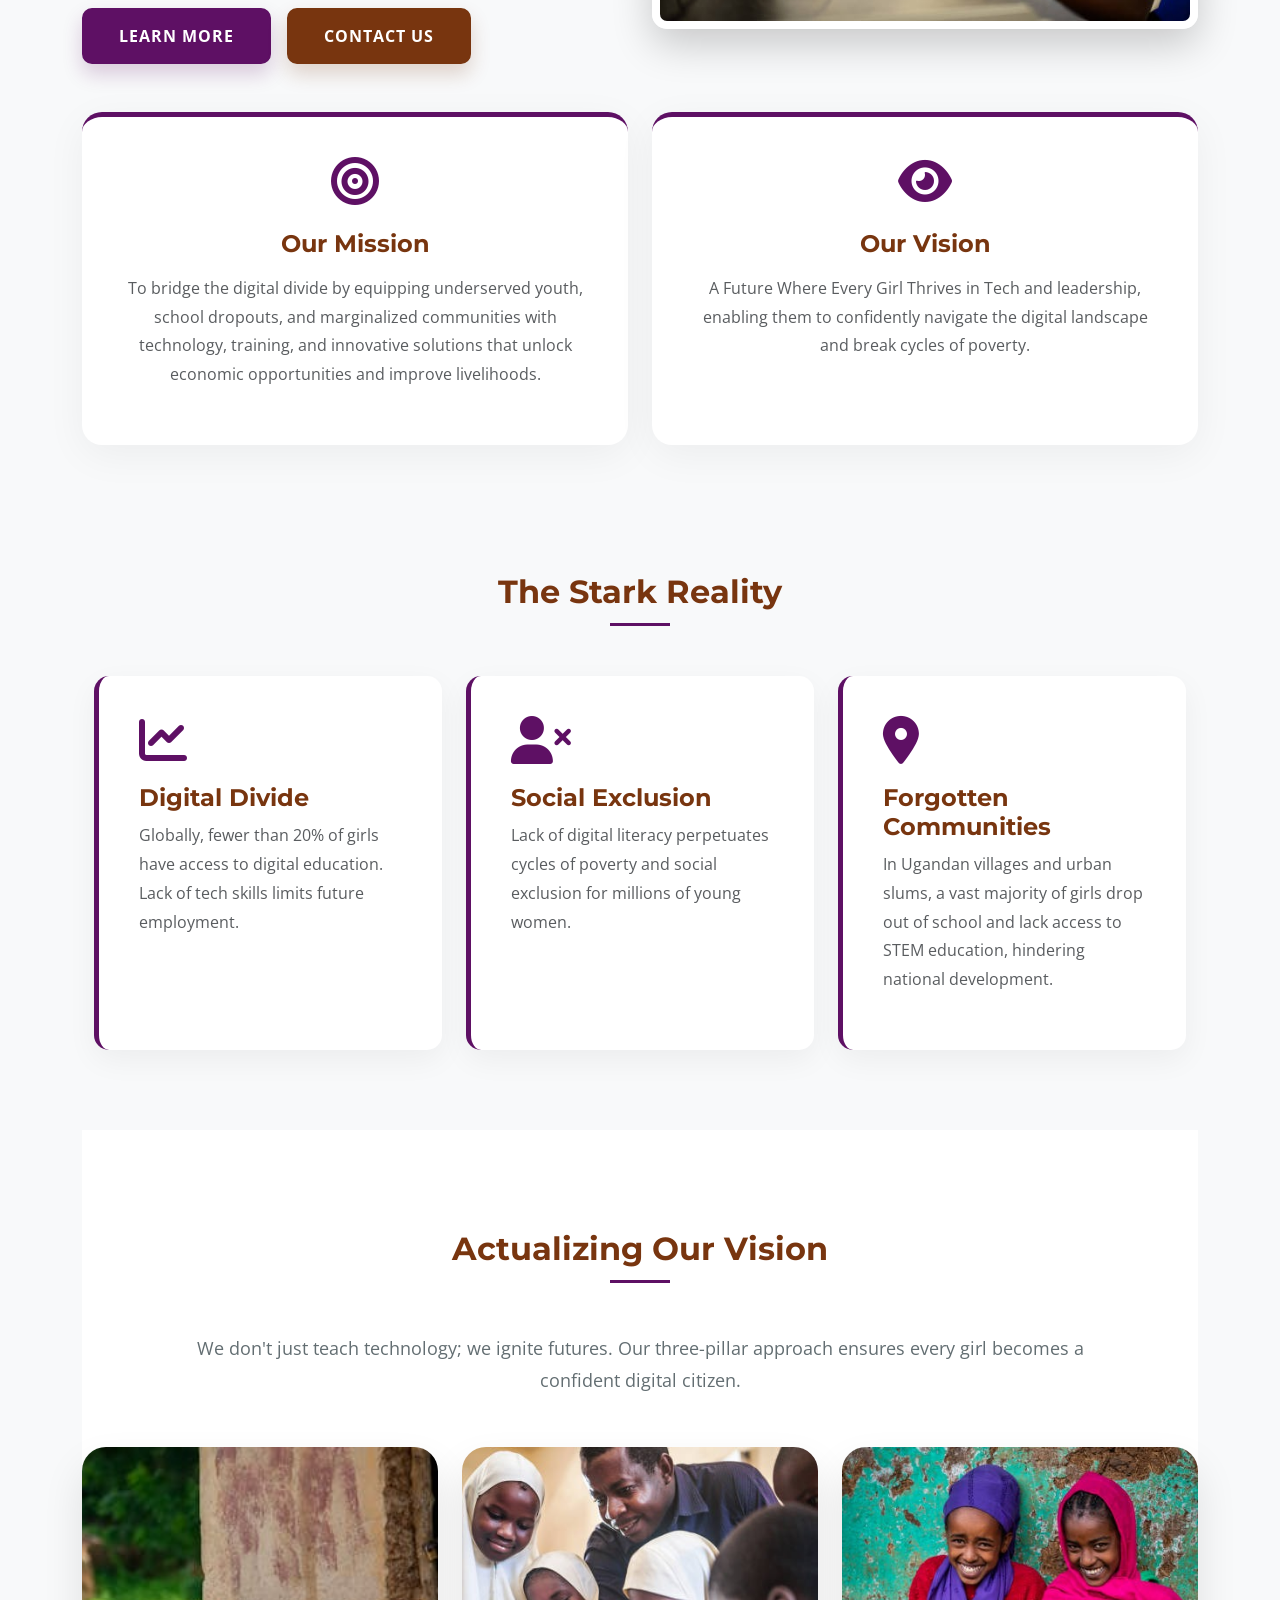
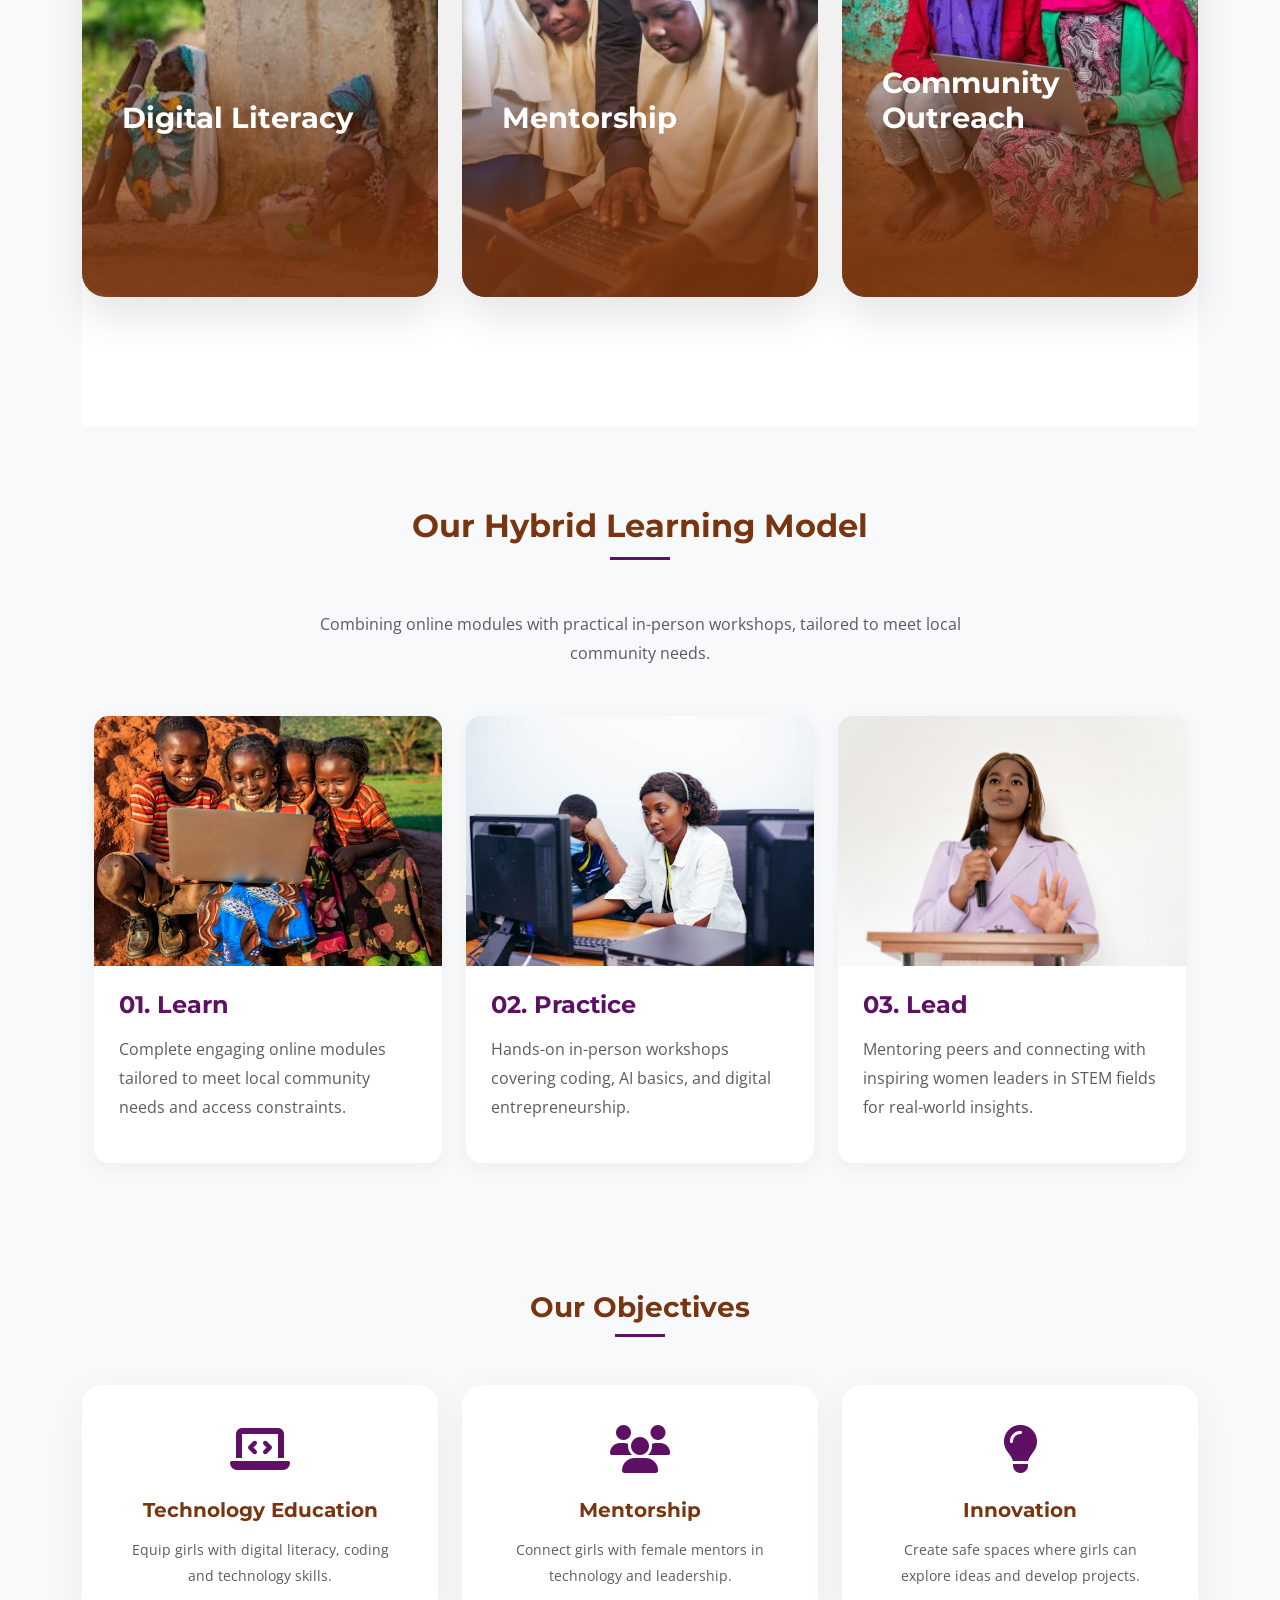
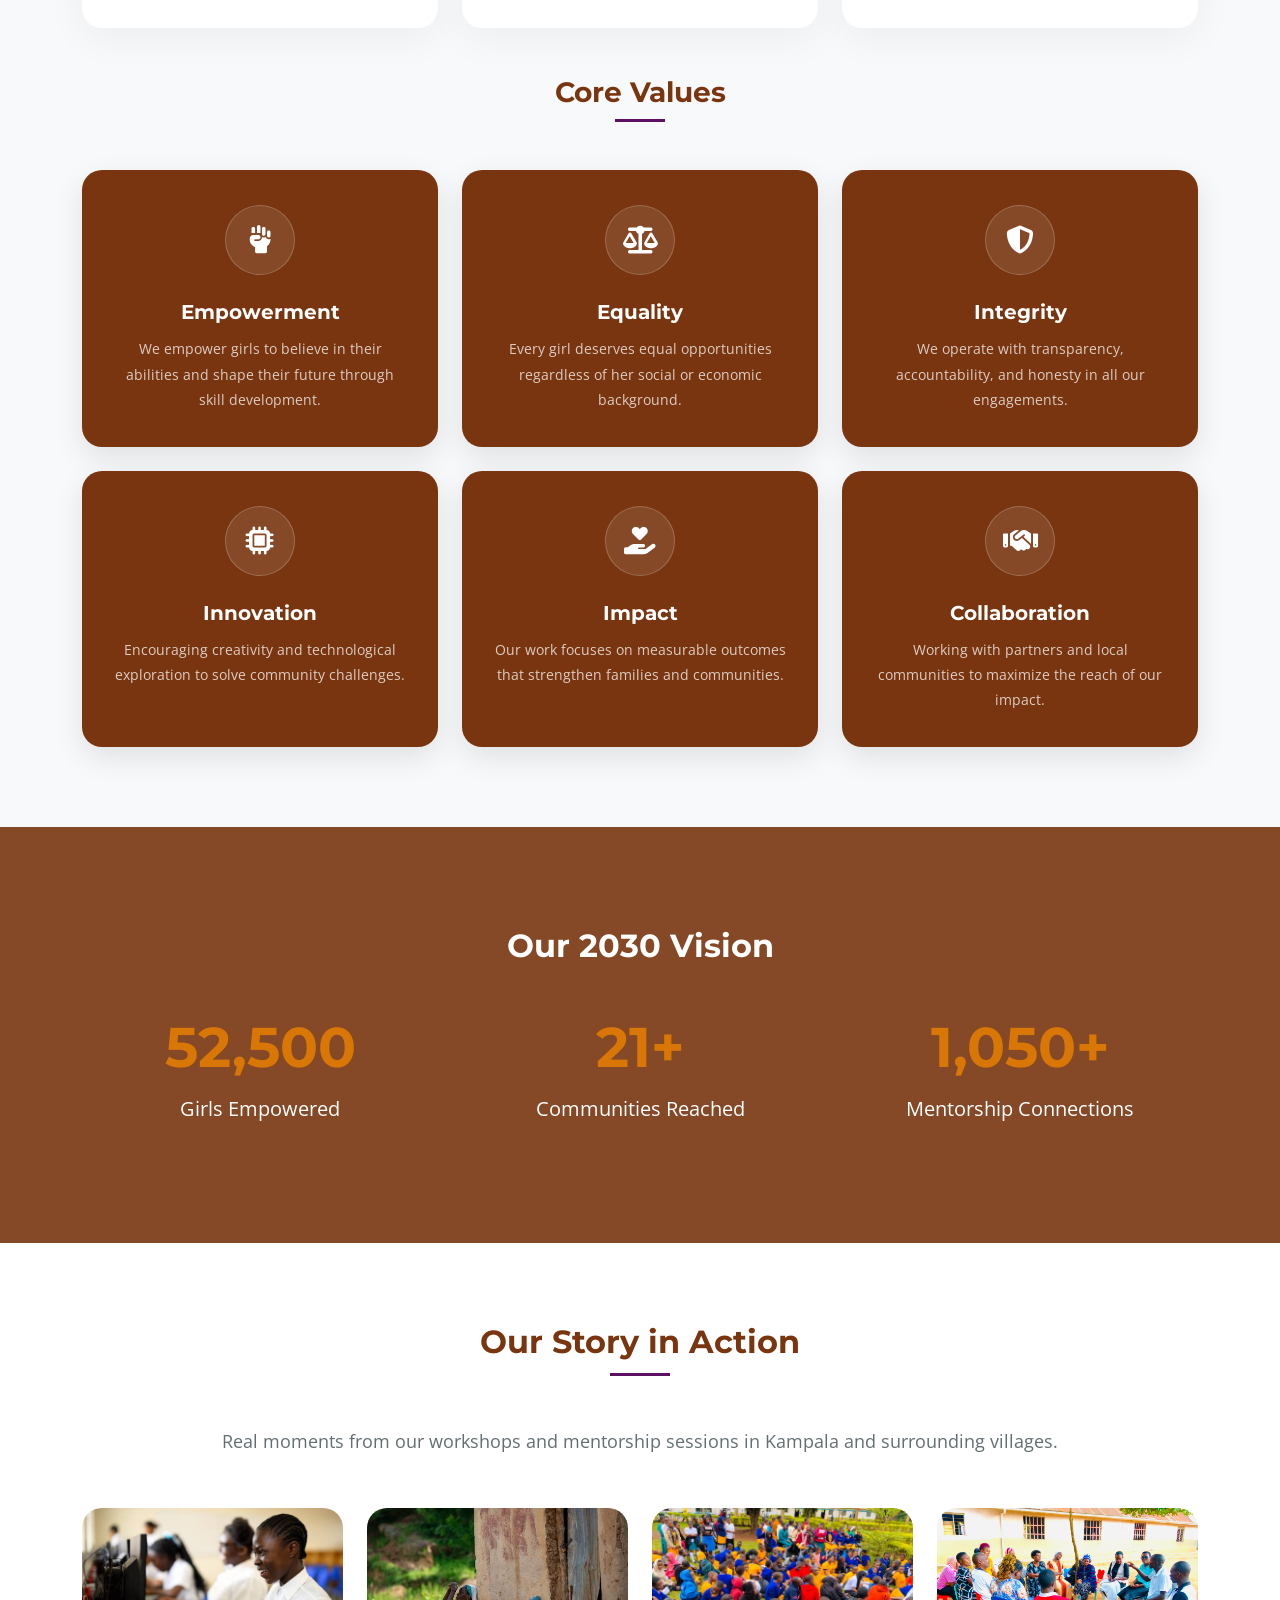
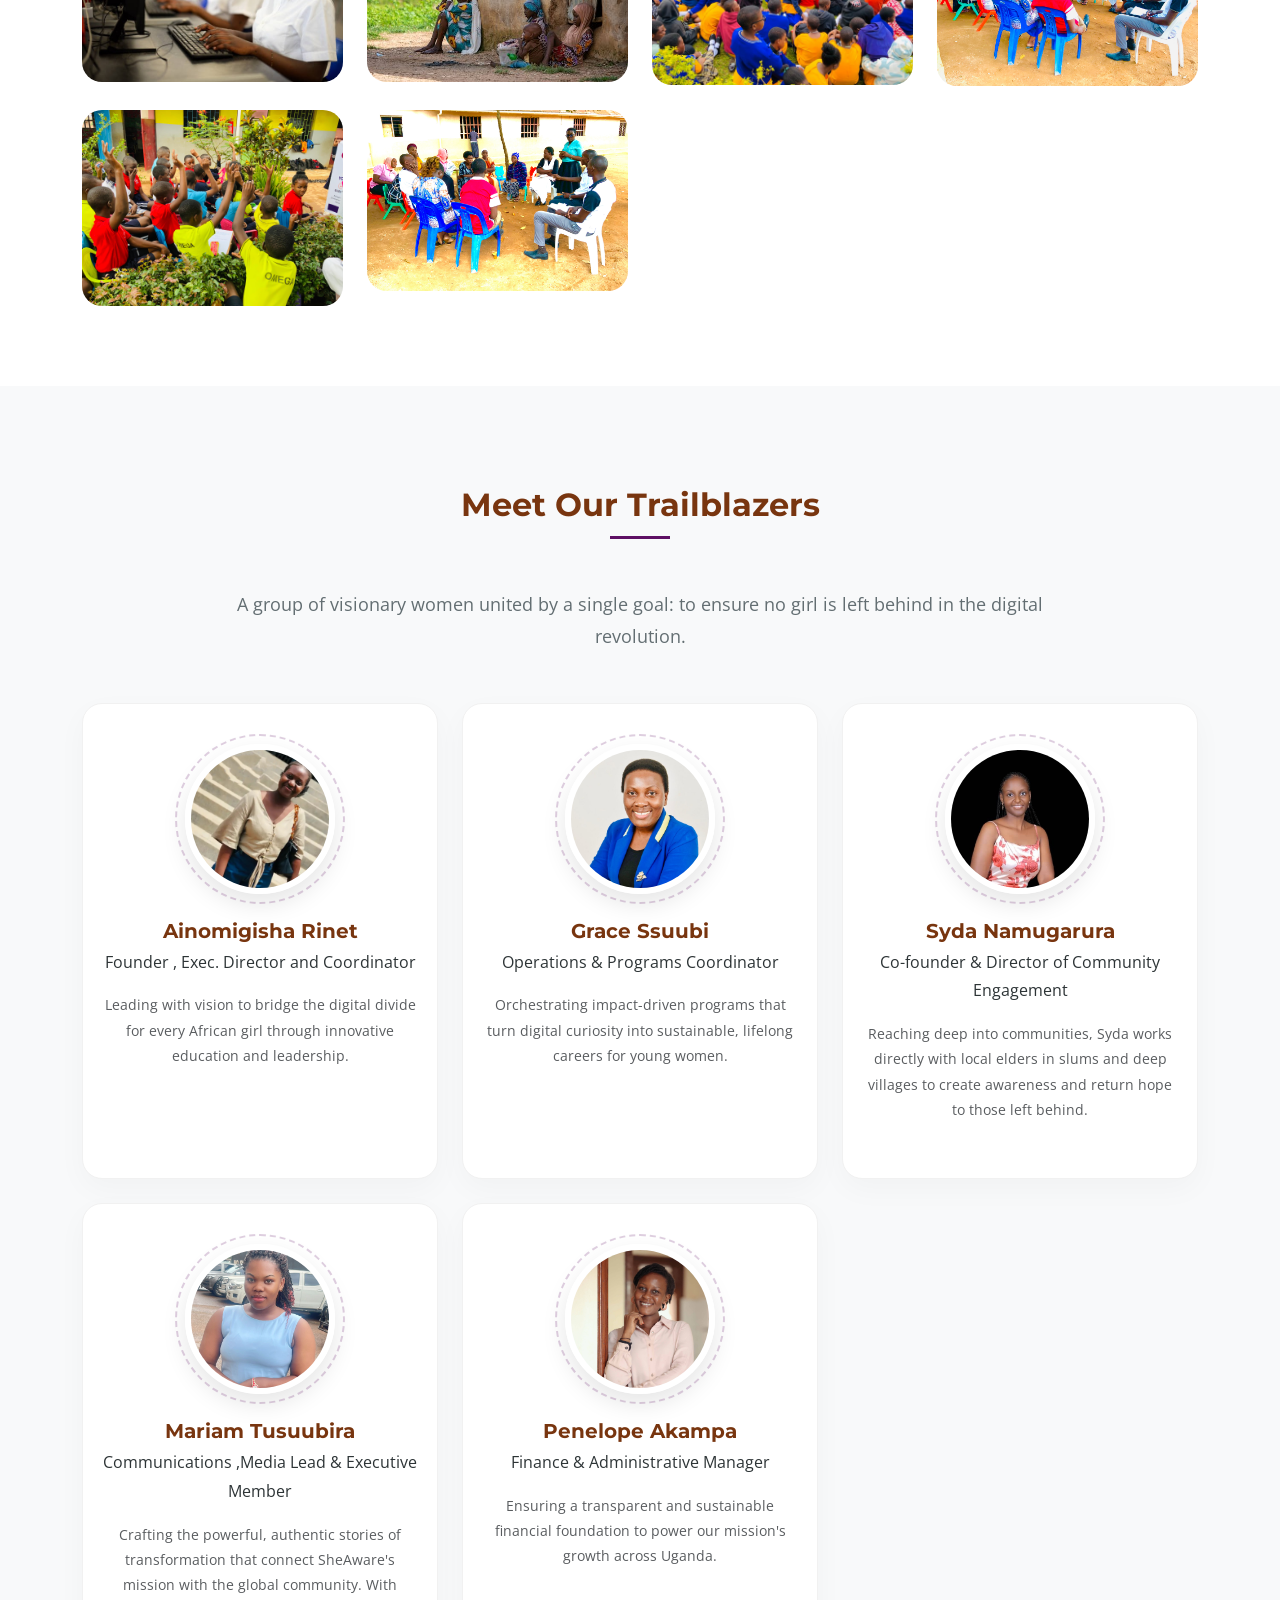
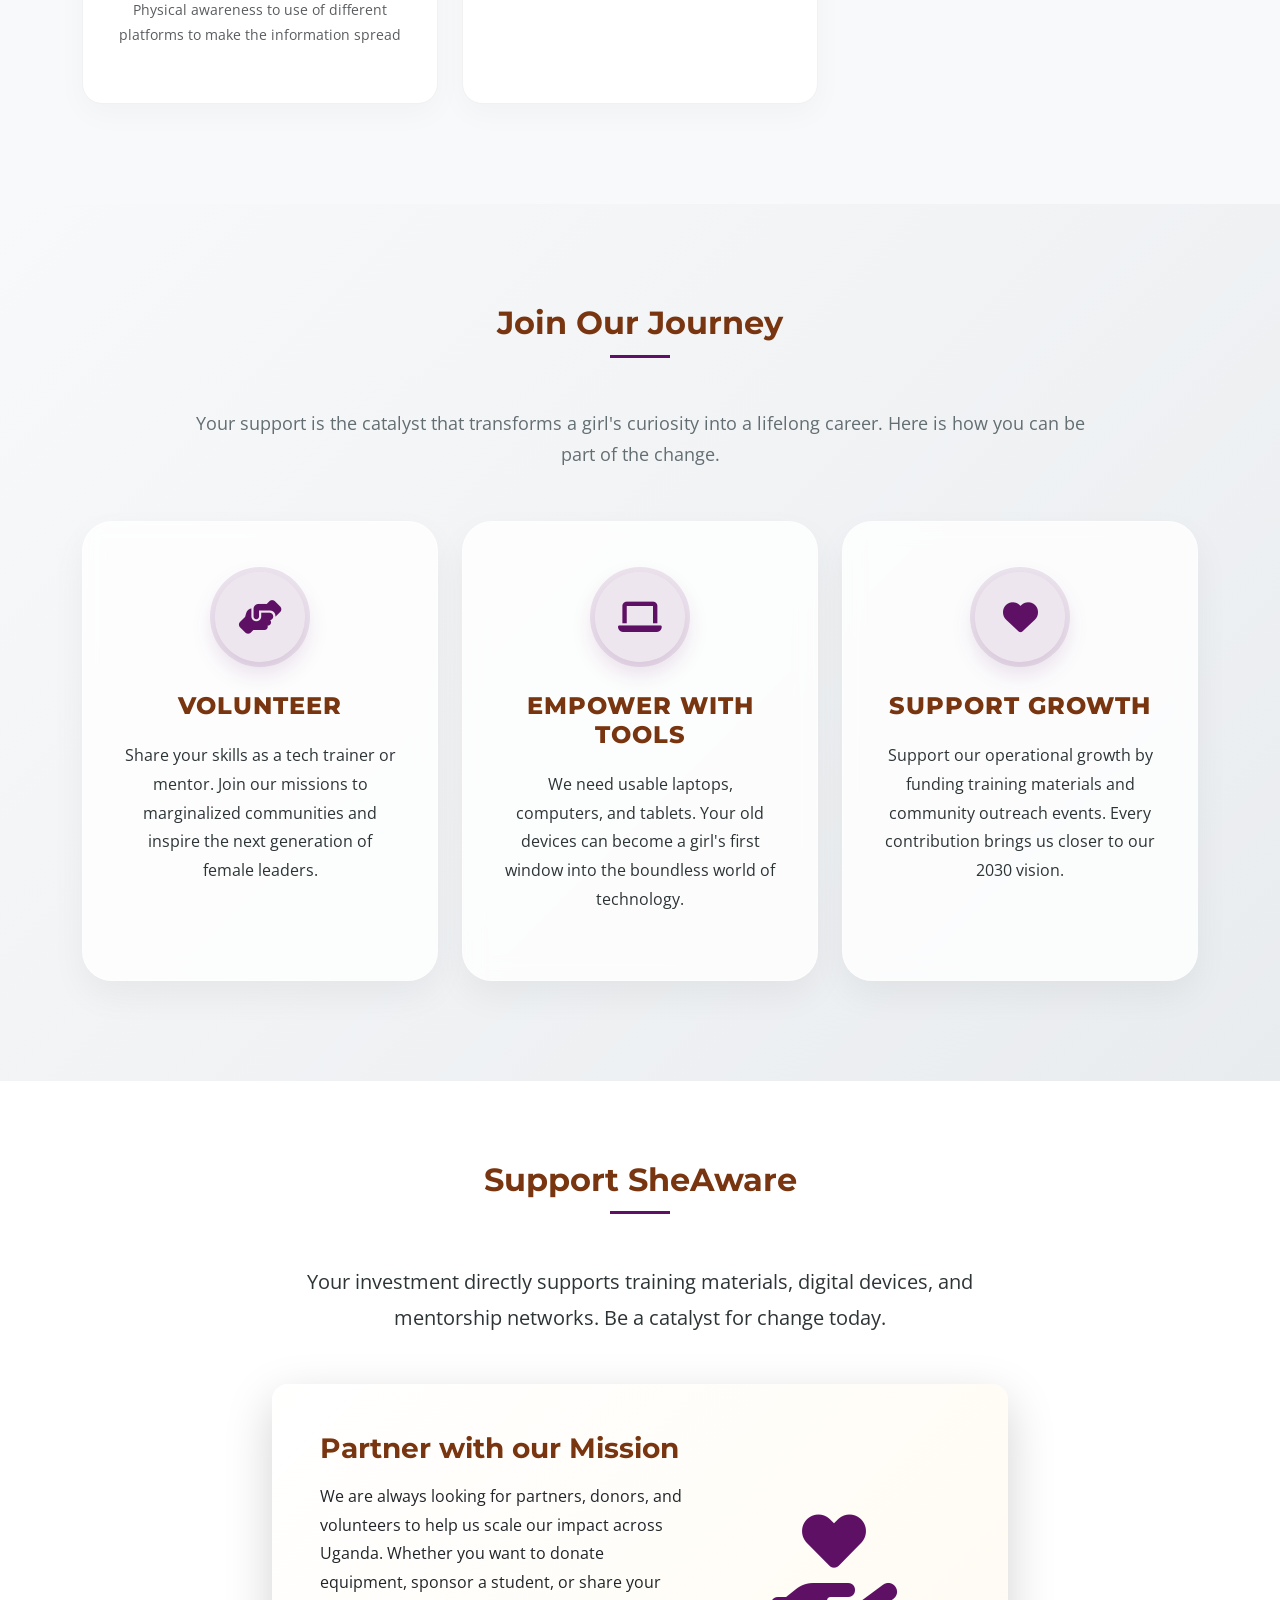
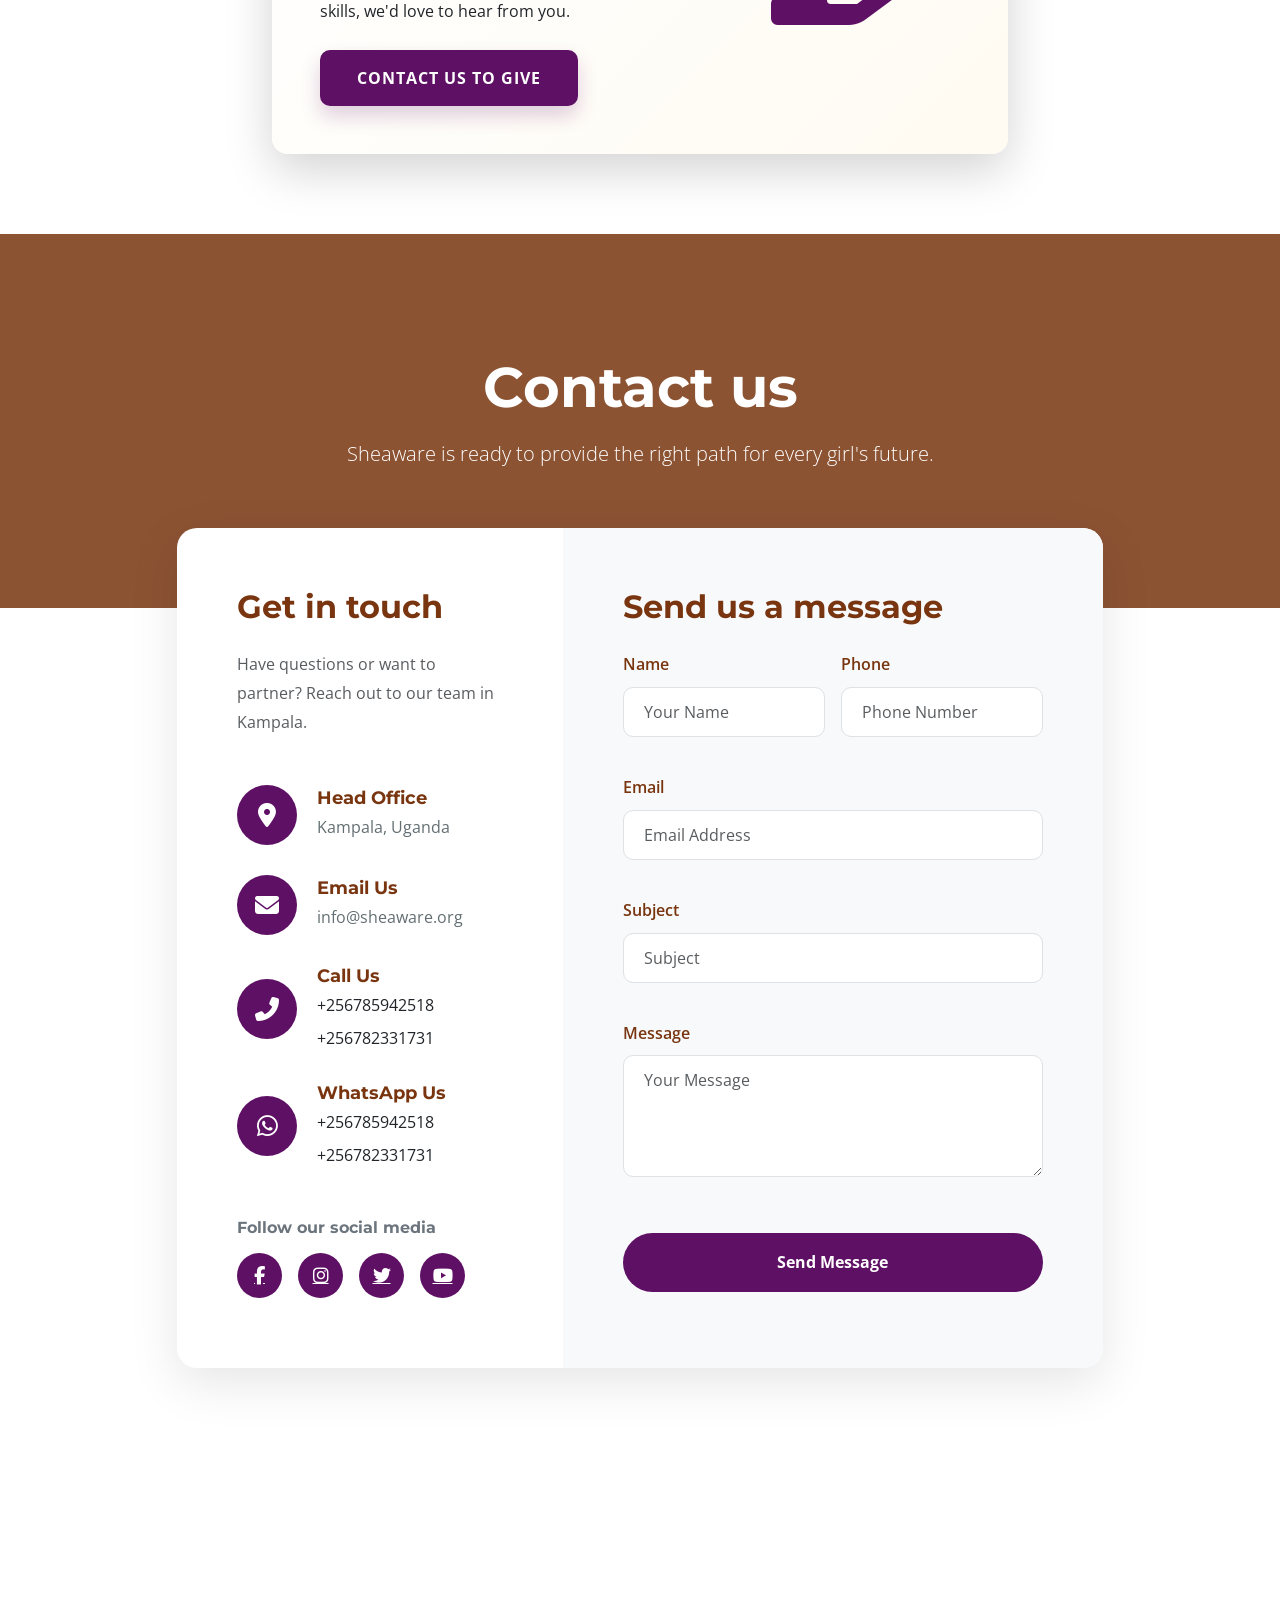
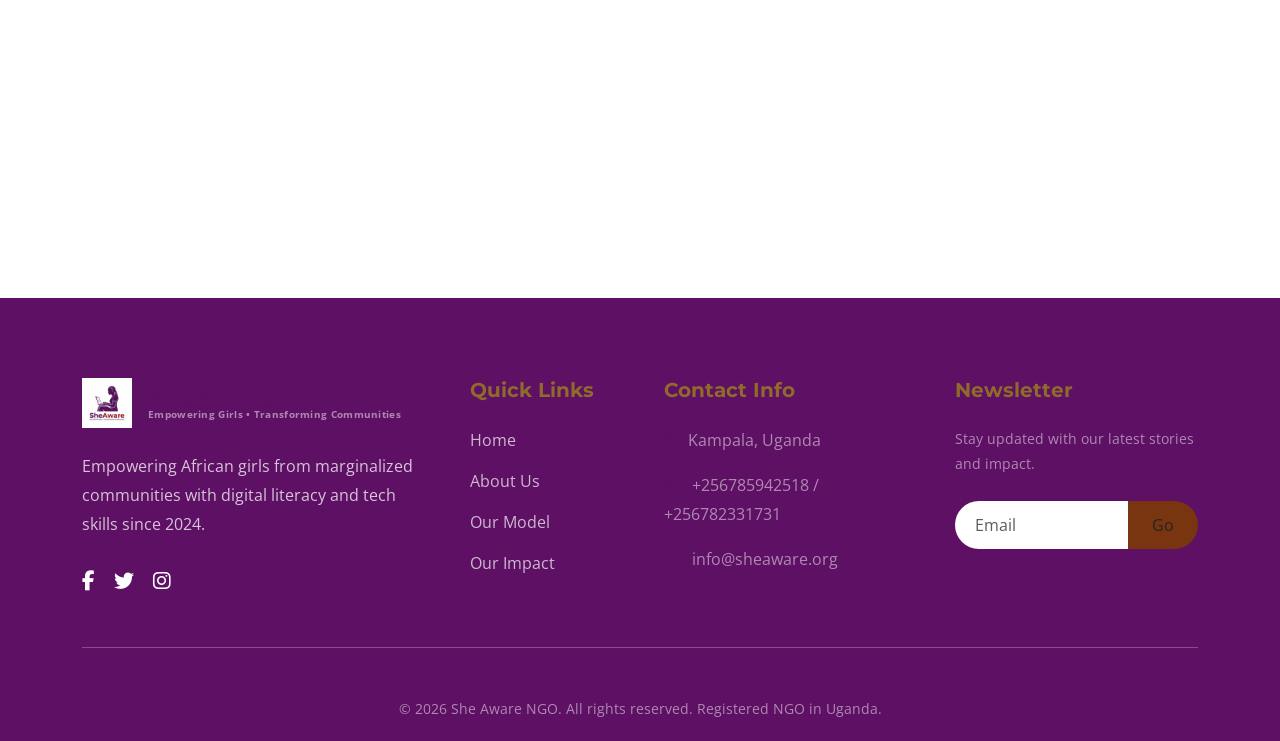
==== commit 7b8288c3: "Improved responsiveness on smaller screens" ====
--- a/index.html
+++ b/index.html
@@ -47,7 +47,7 @@
         <div class="container">
             <a class="navbar-brand d-flex align-items-center" href="#home">
                 <img src="sheaware_logo-removebg-preview.png" alt="SheAware Logo" class="logo-img">
-                <div class="ms-3 brand-text-container d-none d-sm-block">
+                <div class="ms-3 brand-text-container">
                     <div class="brand-title">She<span>Aware</span></div>
                     <div class="brand-slogan">Empowering Girls • Transforming Communities</div>
                 </div>
@@ -83,7 +83,7 @@
                 <!-- Slide 1 (Original) -->
                 <div class="carousel-item active">
                     <div class="hero-slide-bg"
-                        style="background: url('WhatsApp Image 2026-03-09 at 10.23.08.jpeg') center/cover no-repeat;">
+                        style="background: url('WhatsApp Image 2026-03-09 at 10.23.08.jpeg') top center/cover no-repeat;">
                     </div>
                     <div class="container hero-container">
                         <div class="hero-content">
@@ -101,7 +101,7 @@
                 <!-- Slide 2 -->
                 <div class="carousel-item">
                     <div class="hero-slide-bg"
-                        style="background: linear-gradient(rgba(0,0,0,0.5), rgba(0,0,0,0.5)), url('comm.jpeg') center/cover no-repeat;">
+                        style="background: linear-gradient(rgba(0,0,0,0.5), rgba(0,0,0,0.5)), url('comm.jpeg') top center/cover no-repeat;">
                     </div>
                     <div class="container hero-container">
                         <div class="hero-content">
@@ -120,7 +120,7 @@
                 <!-- Slide 3 -->
                 <div class="carousel-item">
                     <div class="hero-slide-bg"
-                        style="background: linear-gradient(rgba(0,0,0,0.5), rgba(0,0,0,0.5)), url('school_outreach.jpg') center/cover no-repeat;">
+                        style="background: linear-gradient(rgba(0,0,0,0.5), rgba(0,0,0,0.5)), url('school_outreach.jpg') top center/cover no-repeat;">
                     </div>
                     <div class="container hero-container">
                         <div class="hero-content">
@@ -139,7 +139,7 @@
 
                 <div class="carousel-item">
                     <div class="hero-slide-bg"
-                        style="background: linear-gradient(rgba(0,0,0,0.5), rgba(0,0,0,0.5)), url('passion.png') center/cover no-repeat;">
+                        style="background: linear-gradient(rgba(0,0,0,0.5), rgba(0,0,0,0.5)), url('passion.png') top center/cover no-repeat;">
                     </div>
                     <div class="container hero-container">
                         <div class="hero-content">
@@ -471,46 +471,42 @@
                 surrounding villages.</p>
 
             <div class="row g-4">
-                <div class="col-md-3 col-sm-6">
+                <div class="col-lg-3 col-md-6 col-6">
                     <div class="gallery-item">
                         <img src="WhatsApp Image 2026-03-09 at 10.23.08.jpeg" alt="Girls learning technology"
                             class="img-fluid rounded-4 shadow-sm">
                     </div>
                 </div>
-                <div class="col-md-3 col-sm-6">
+                <div class="col-lg-3 col-md-6 col-6">
                     <div class="gallery-item">
                         <img src="WhatsApp Image 2026-03-09 at 10.24.46.jpeg" alt="Digital literacy workshop"
                             class="img-fluid rounded-4 shadow-sm">
                     </div>
                 </div>
-                <div class="col-md-3 col-sm-6">
-                    <div class="gallery-item">
-                        <img src="WhatsApp Image 2026-03-09 at 10.27.00.jpeg" alt="Coding session"
-                            class="img-fluid rounded-4 shadow-sm">
-                    </div>
-                </div>
-                <div class="col-md-3 col-sm-6">
+
+                <div class="col-lg-3 col-md-6 col-6">
                     <div class="gallery-item">
                         <img src="school_outreach.jpg" alt="School outreach gathering"
                             class="img-fluid rounded-4 shadow-sm">
                     </div>
                 </div>
-                <div class="col-md-3 col-sm-6">
+                <div class="col-lg-3 col-md-6 col-6">
                     <div class="gallery-item">
                         <img src="comm.jpeg" alt="Meeting community leaders" class="img-fluid rounded-4 shadow-sm">
                     </div>
                 </div>
-                <div class="col-md-3 col-sm-6">
+                <div class="col-lg-3 col-md-6 col-6">
                     <div class="gallery-item">
                         <img src="Children.jpg" alt="Meeting community leaders" class="img-fluid rounded-4 shadow-sm">
                     </div>
                 </div>
-                <div class="col-md-3 col-sm-6">
+                <div class="col-lg-3 col-md-6 col-6">
                     <div class="gallery-item">
                         <img src="addressing.jpeg" alt="Meeting community leaders"
                             class="img-fluid rounded-4 shadow-sm">
                     </div>
                 </div>
+
             </div>
         </div>
     </section>
@@ -653,18 +649,18 @@
                     <div class="card border-0 shadow-lg p-5 rounded-4 mt-2"
                         style="background: linear-gradient(135deg, var(--white) 0%, #fffbf2 100%);">
                         <div class="row align-items-center">
-                            <div class="col-lg-7 text-start">
+                            <div class="col-lg-7 text-center text-lg-start">
                                 <h3 class="fw-bold mb-3">Partner with our Mission</h3>
                                 <p class="mb-4">We are always looking for partners, donors, and volunteers to help us
                                     scale our impact across Uganda. Whether you want to donate equipment, sponsor a
                                     student, or share your skills, we'd love to hear from you.</p>
-                                <div class="d-flex flex-wrap gap-3">
+                                <div class="d-flex flex-wrap gap-3 justify-content-center justify-content-lg-start">
                                     <a href="#contact" class="btn btn-premium-red">Contact Us to Give</a>
 
                                 </div>
                             </div>
-                            <div class="col-lg-5 d-none d-lg-block">
-                                <i class="fas fa-hand-holding-heart fa-10x text-primary pulse-icon"></i>
+                            <div class="col-lg-5 text-center mt-5 mt-lg-0">
+                                <i class="fas fa-hand-holding-heart fa-7x fa-lg-10x text-primary pulse-icon"></i>
                             </div>
                         </div>
                     </div>
--- a/style.css
+++ b/style.css
@@ -244,6 +244,12 @@
 
 
 @media (max-width: 991px) {
+    .hero-section {
+        height: 70vh;
+        /* Reduced height on tablet/mobile to prevent "expanded" look */
+        min-height: 500px;
+    }
+
     .hero-container {
         justify-content: center;
         text-align: center;
@@ -252,6 +258,17 @@
     .hero-content {
         max-width: 100%;
         padding: 0 20px;
+    }
+
+    .hero-content h1 {
+        font-size: 2.5rem !important;
+    }
+}
+
+@media (max-width: 575px) {
+    .hero-section {
+        height: 60vh;
+        min-height: 450px;
     }
 }
 
@@ -876,14 +893,22 @@
     position: relative;
     border-radius: 20px;
     cursor: pointer;
-    height: 300px;
+    height: auto;
+    /* Show full image height */
+}
+
+@media (max-width: 575px) {
+    .gallery-item {
+        margin-bottom: 10px;
+    }
 }
 
 .gallery-item img {
     transition: transform 0.5s ease;
     width: 100%;
-    height: 100%;
-    object-fit: cover;
+    height: auto;
+    /* Natural scaling */
+    display: block;
 }
 
 .gallery-item:hover img {
@@ -976,6 +1001,36 @@
     border: none;
 }
 
+@media (max-width: 991px) {
+    .footer {
+        text-align: center;
+    }
+
+    .footer-logo,
+    .footer .social-links,
+    .footer form {
+        justify-content: center !important;
+        margin-left: auto;
+        margin-right: auto;
+    }
+
+    .footer .brand-text-container {
+        text-align: left;
+        /* Keep text left-aligned inside the flex container but centered as a block */
+    }
+}
+
+.team-avatar img {
+    width: 100%;
+    height: 100%;
+    object-fit: cover;
+    object-position: center 15%;
+    /* Ensures faces (usually top of image) are visible */
+    border-radius: 50%;
+    border: 6px solid var(--white);
+    box-shadow: 0 10px 25px rgba(0, 0, 0, 0.1);
+}
+
 @media (max-width: 768px) {
     .hero-content h1 {
         font-size: 2.5rem;
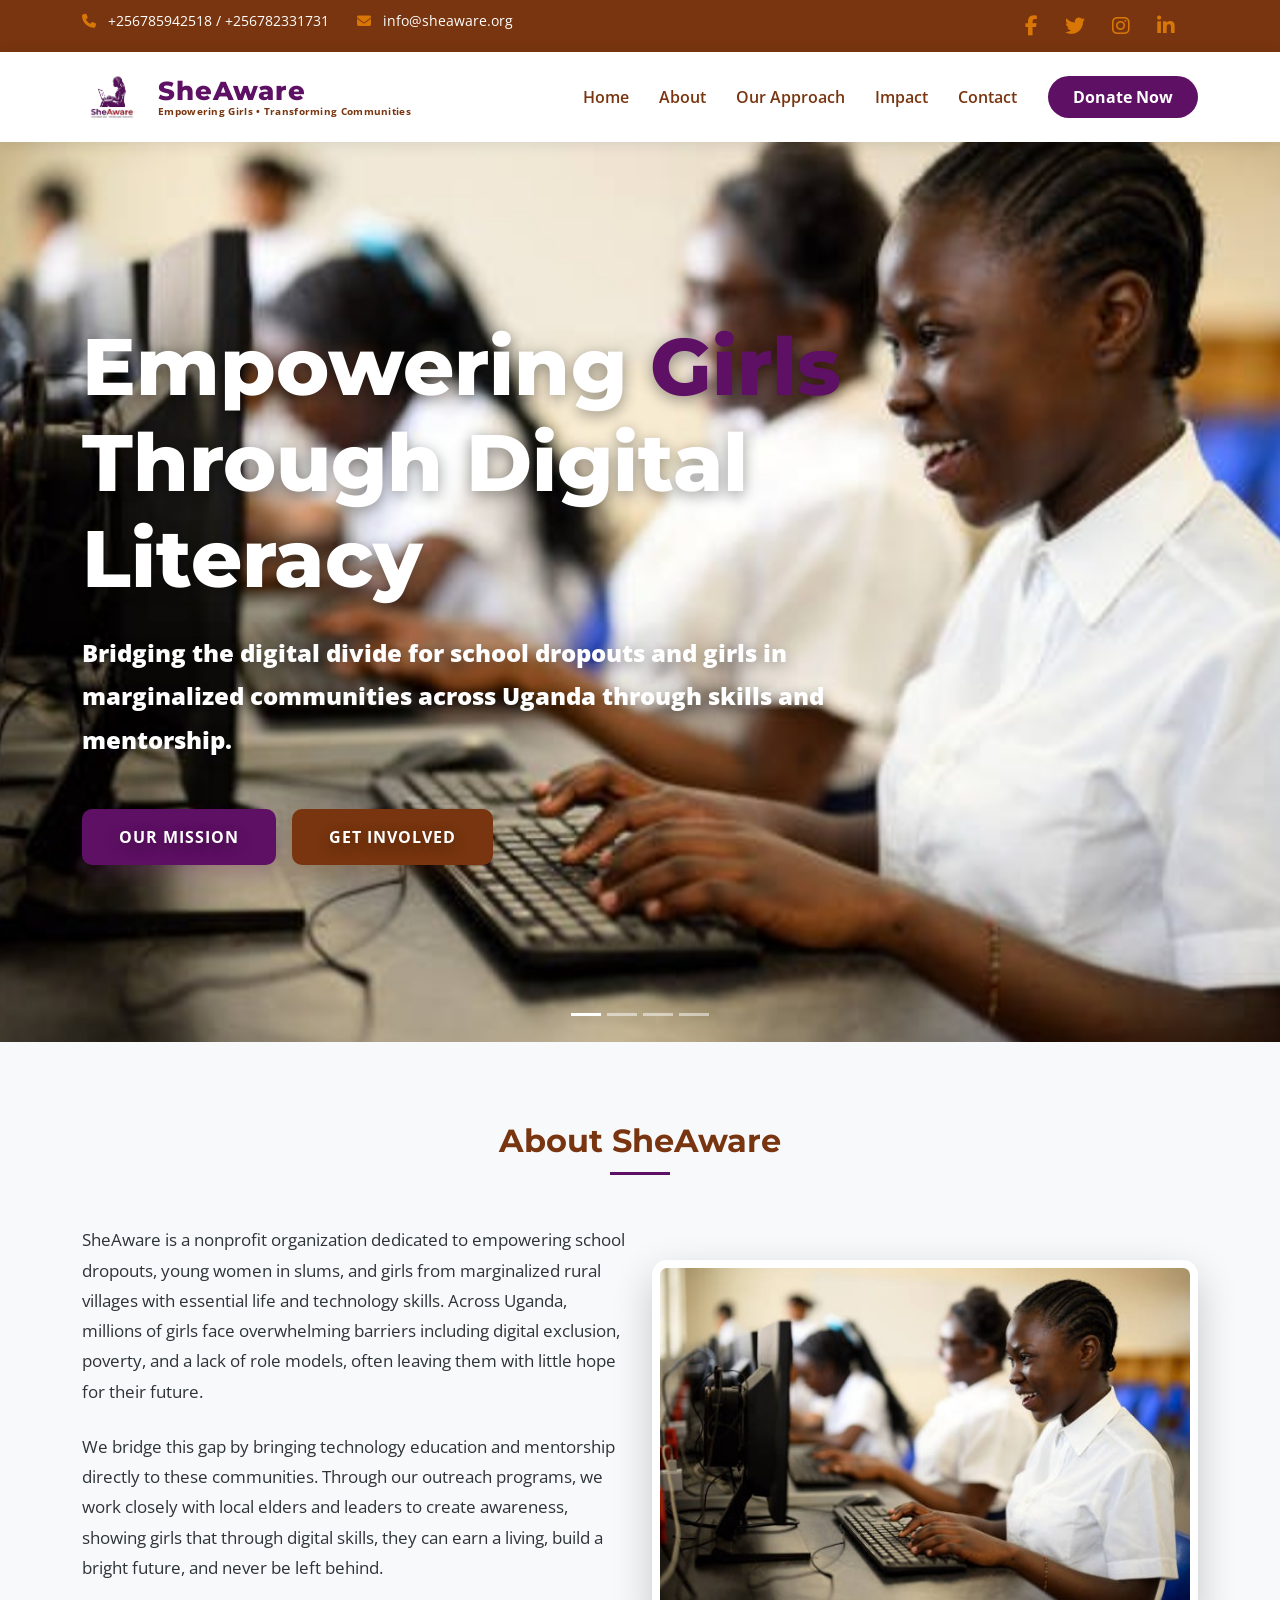
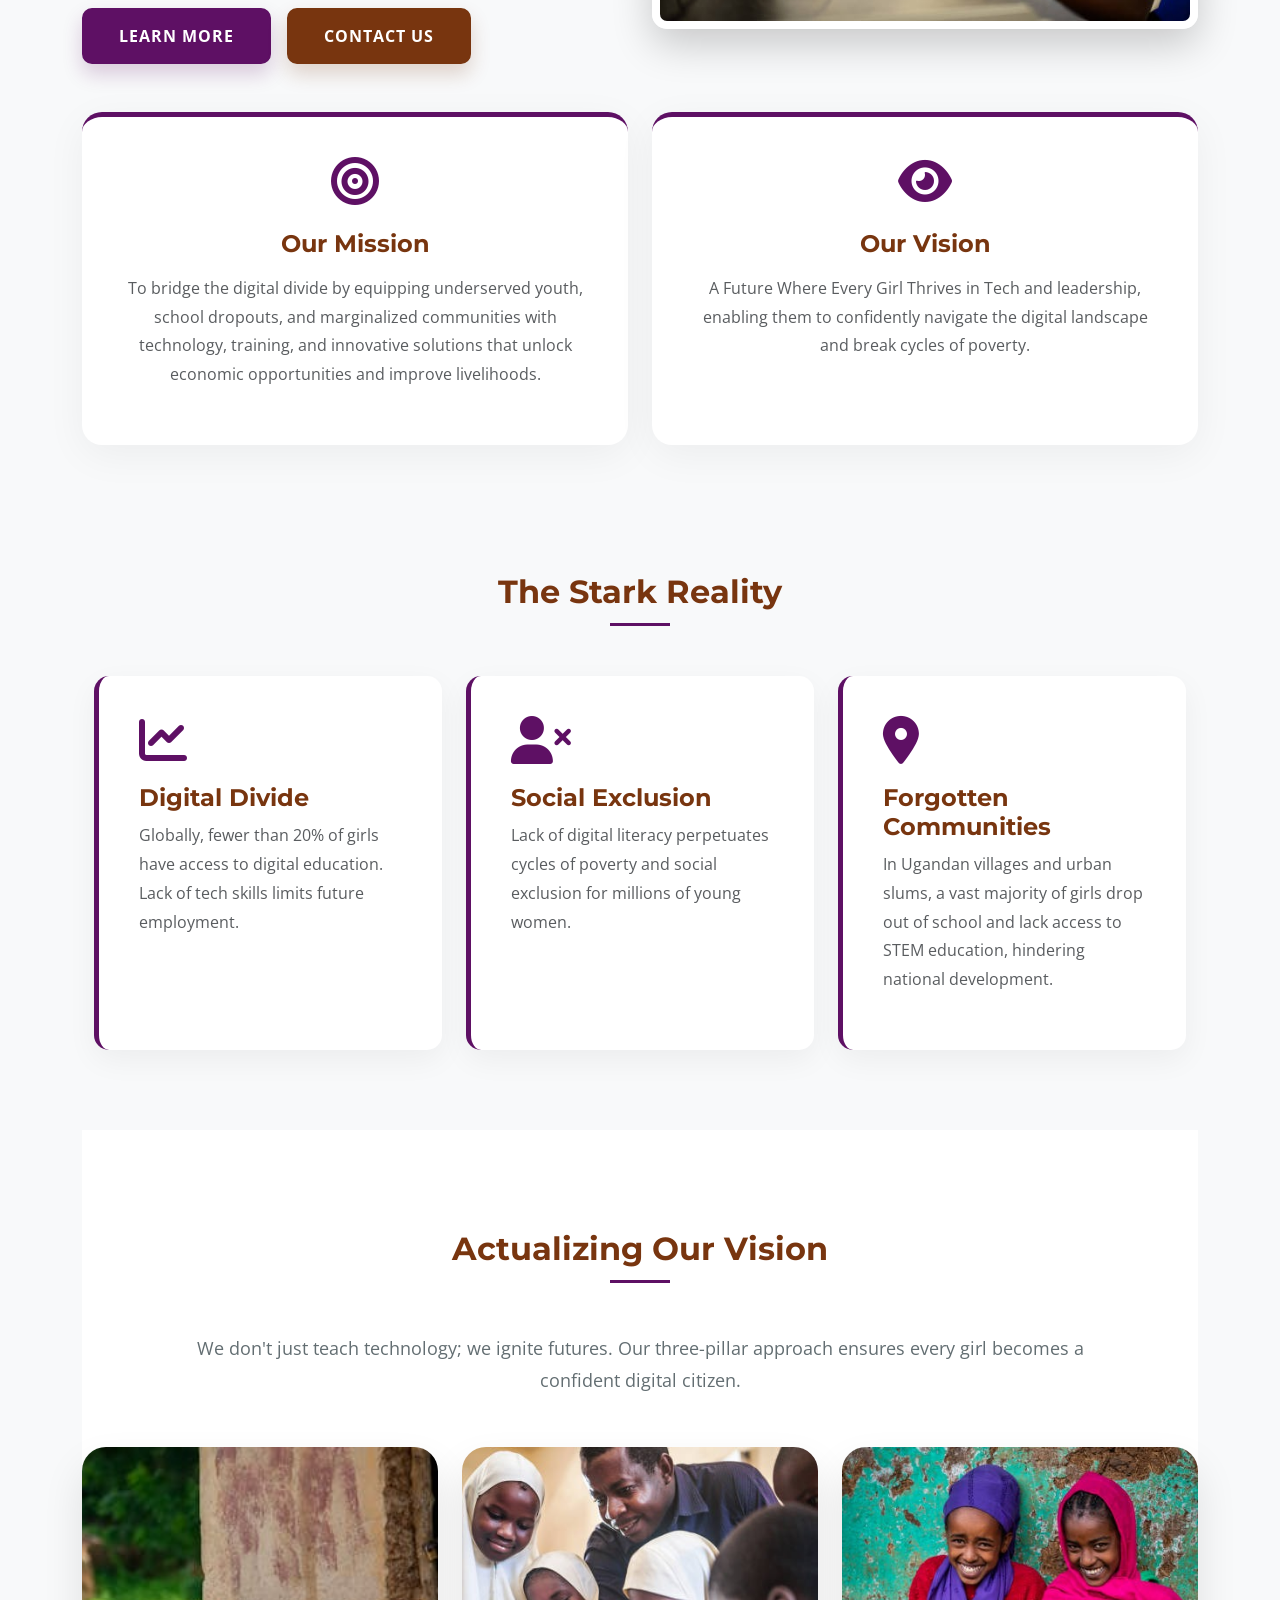
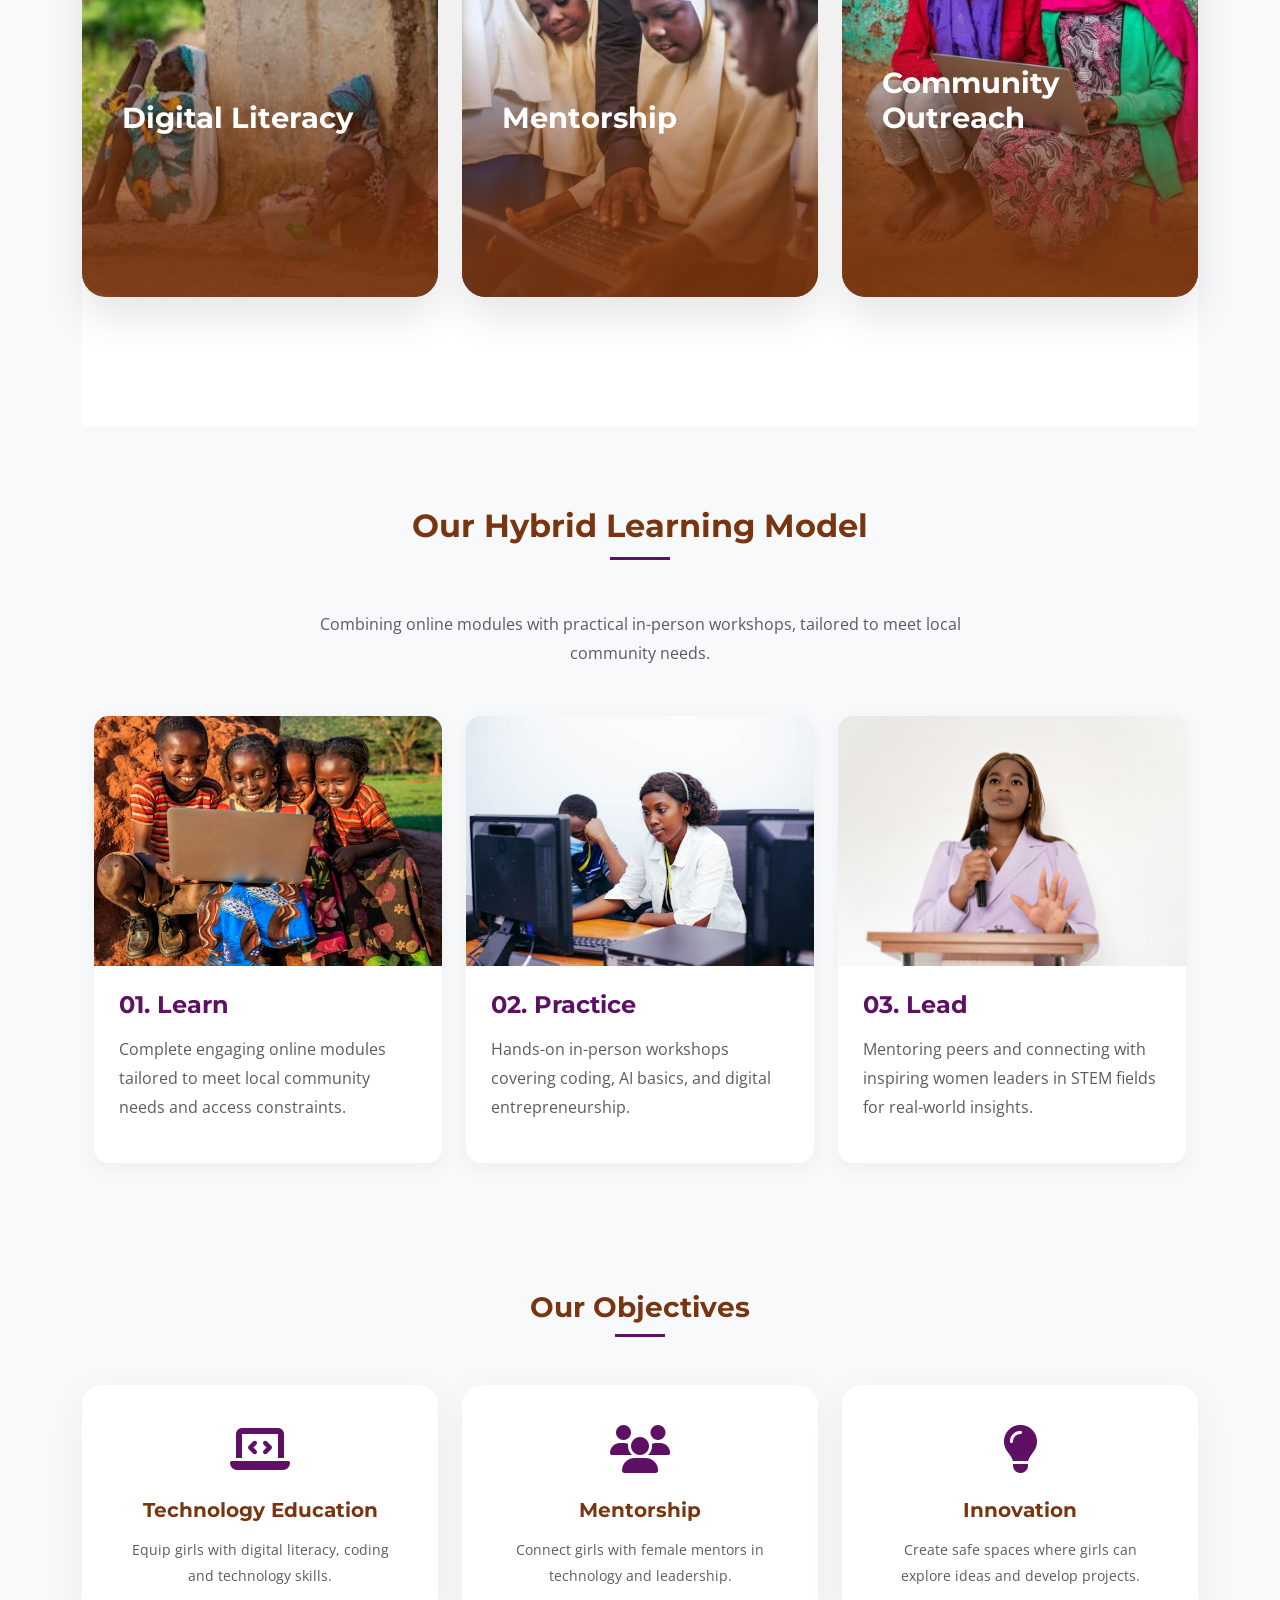
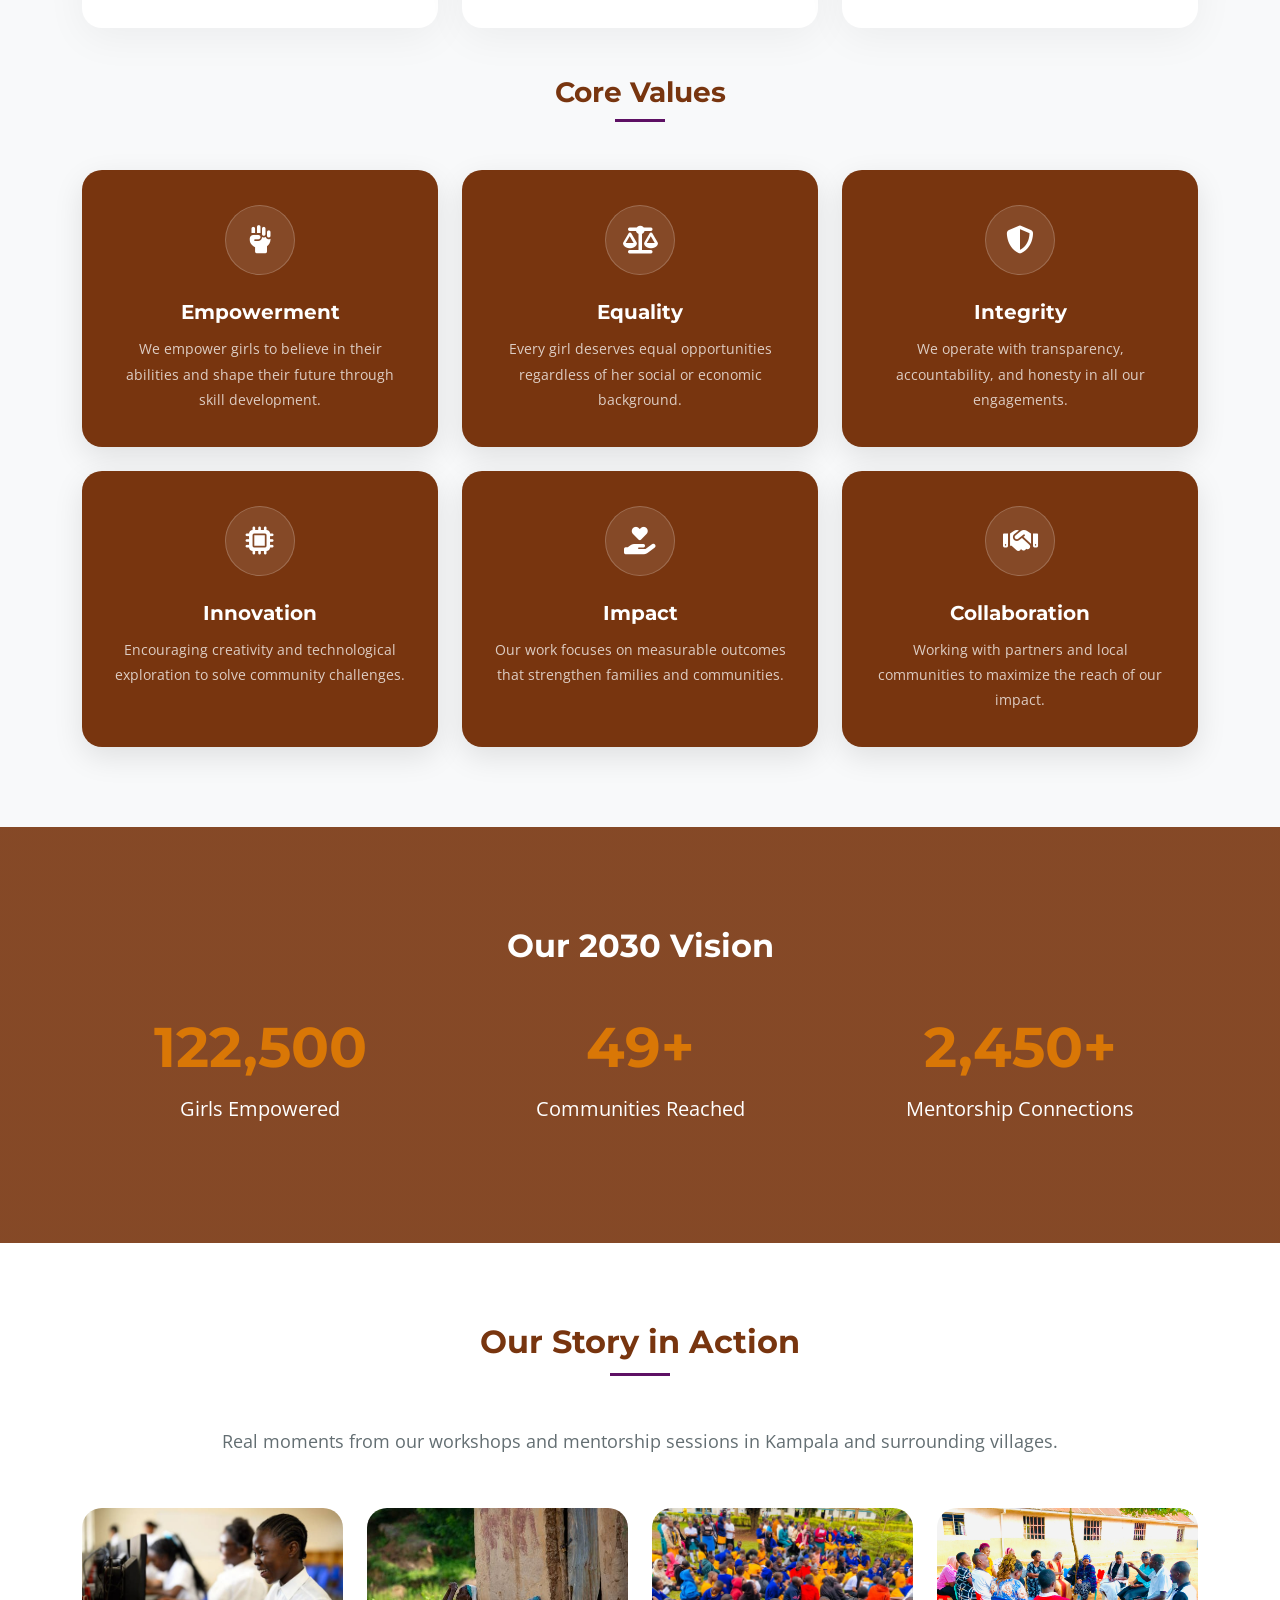
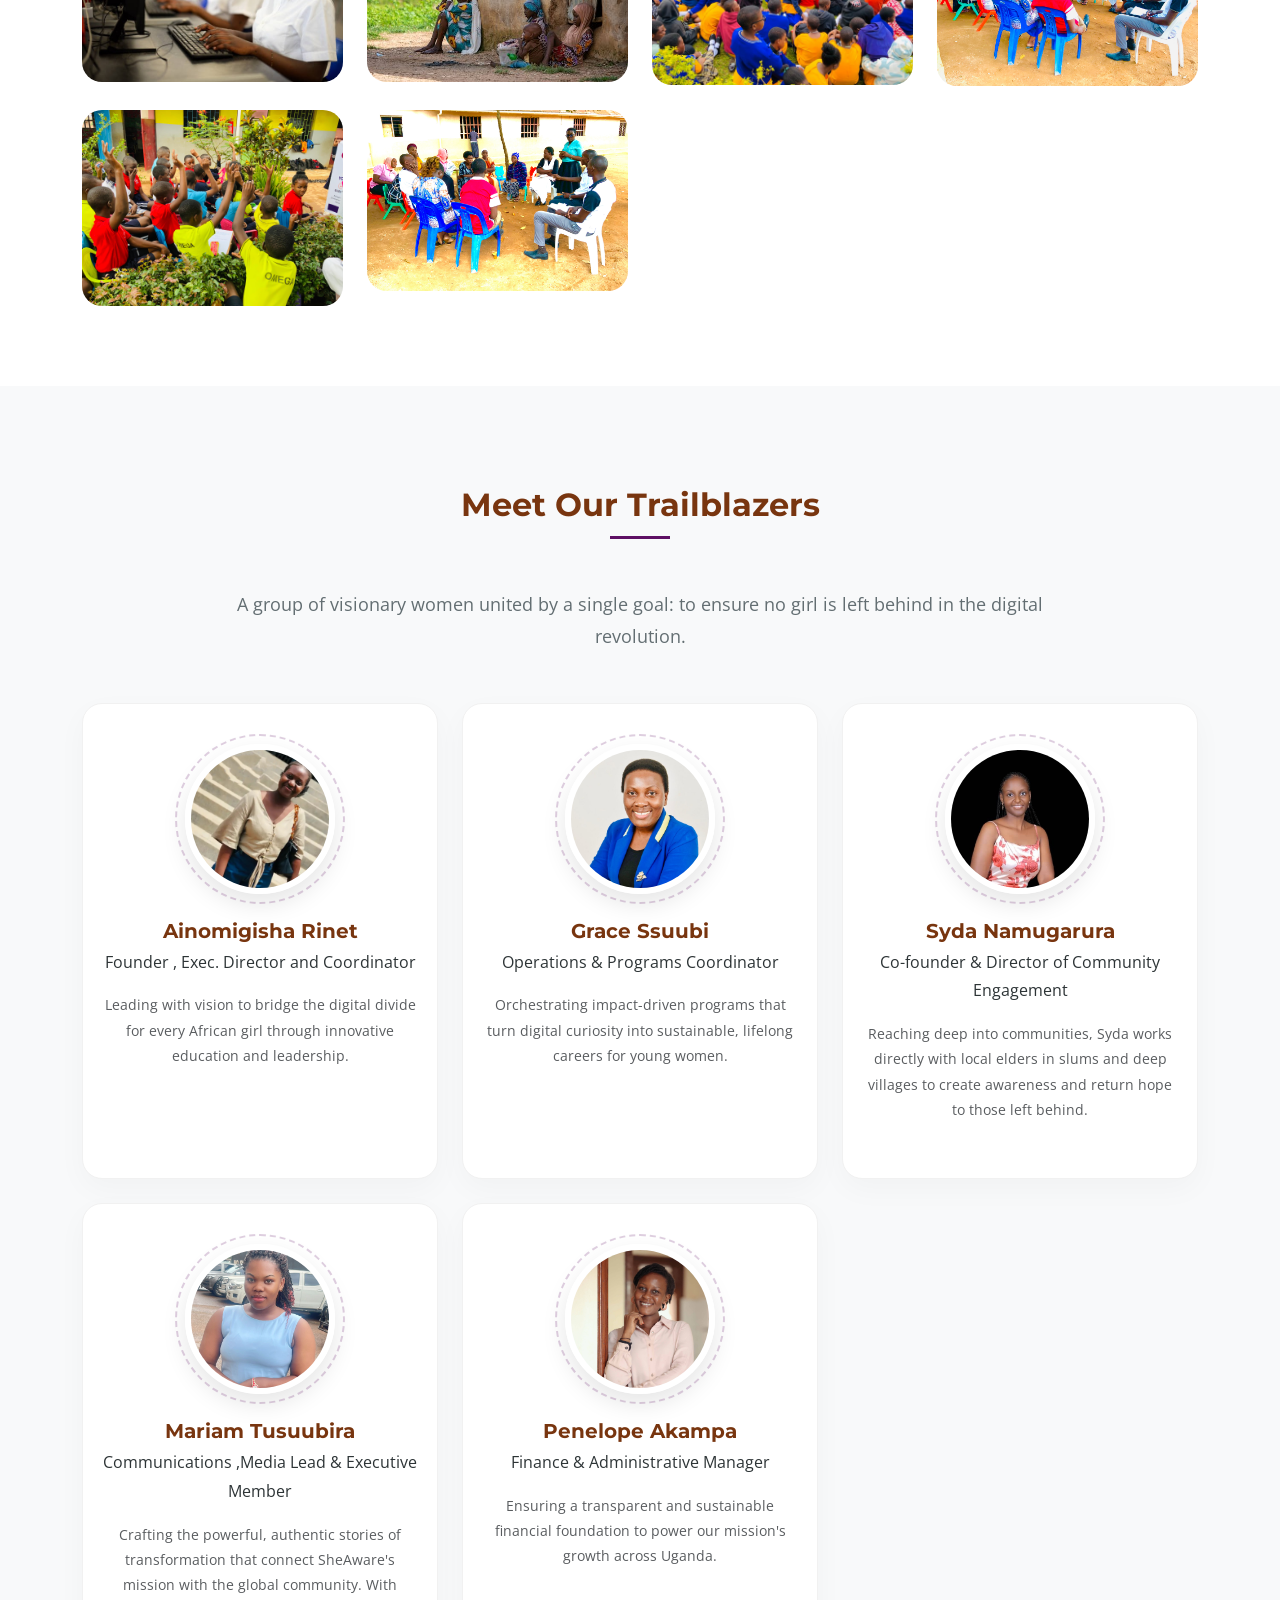
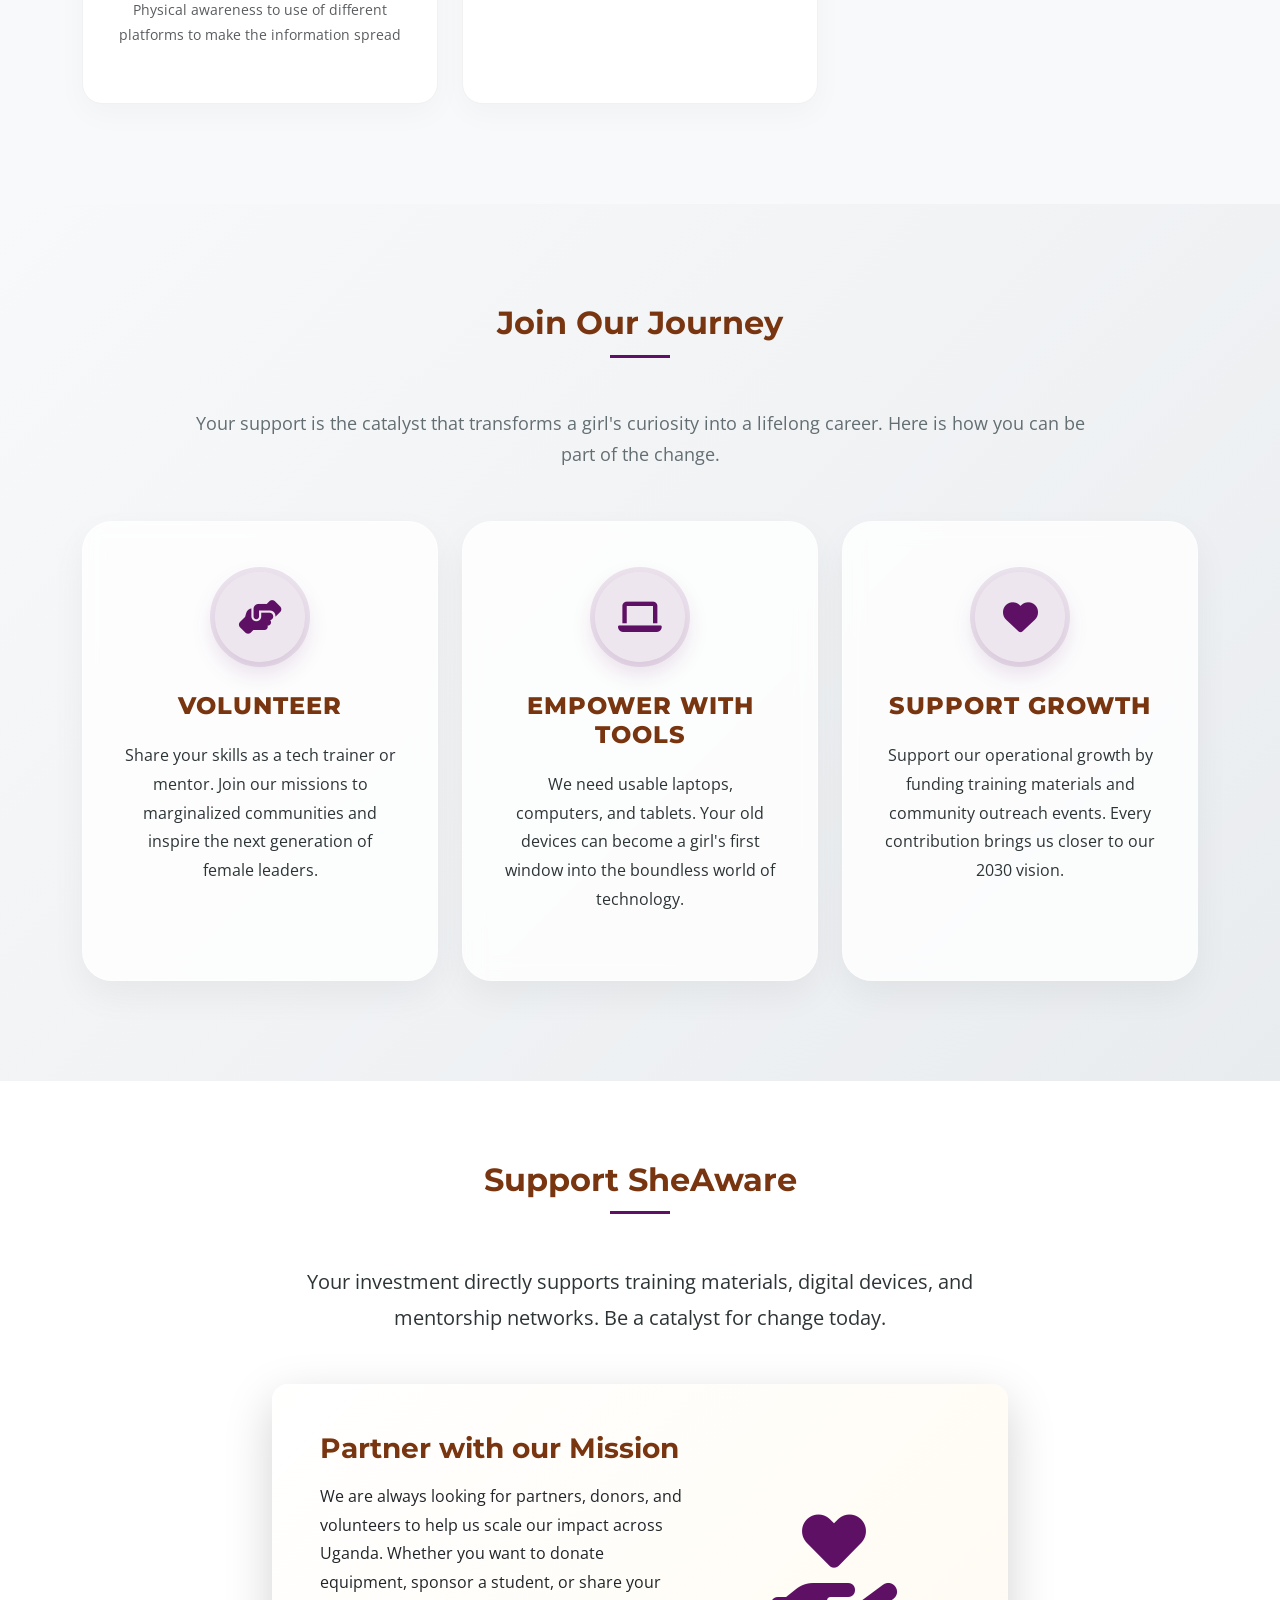
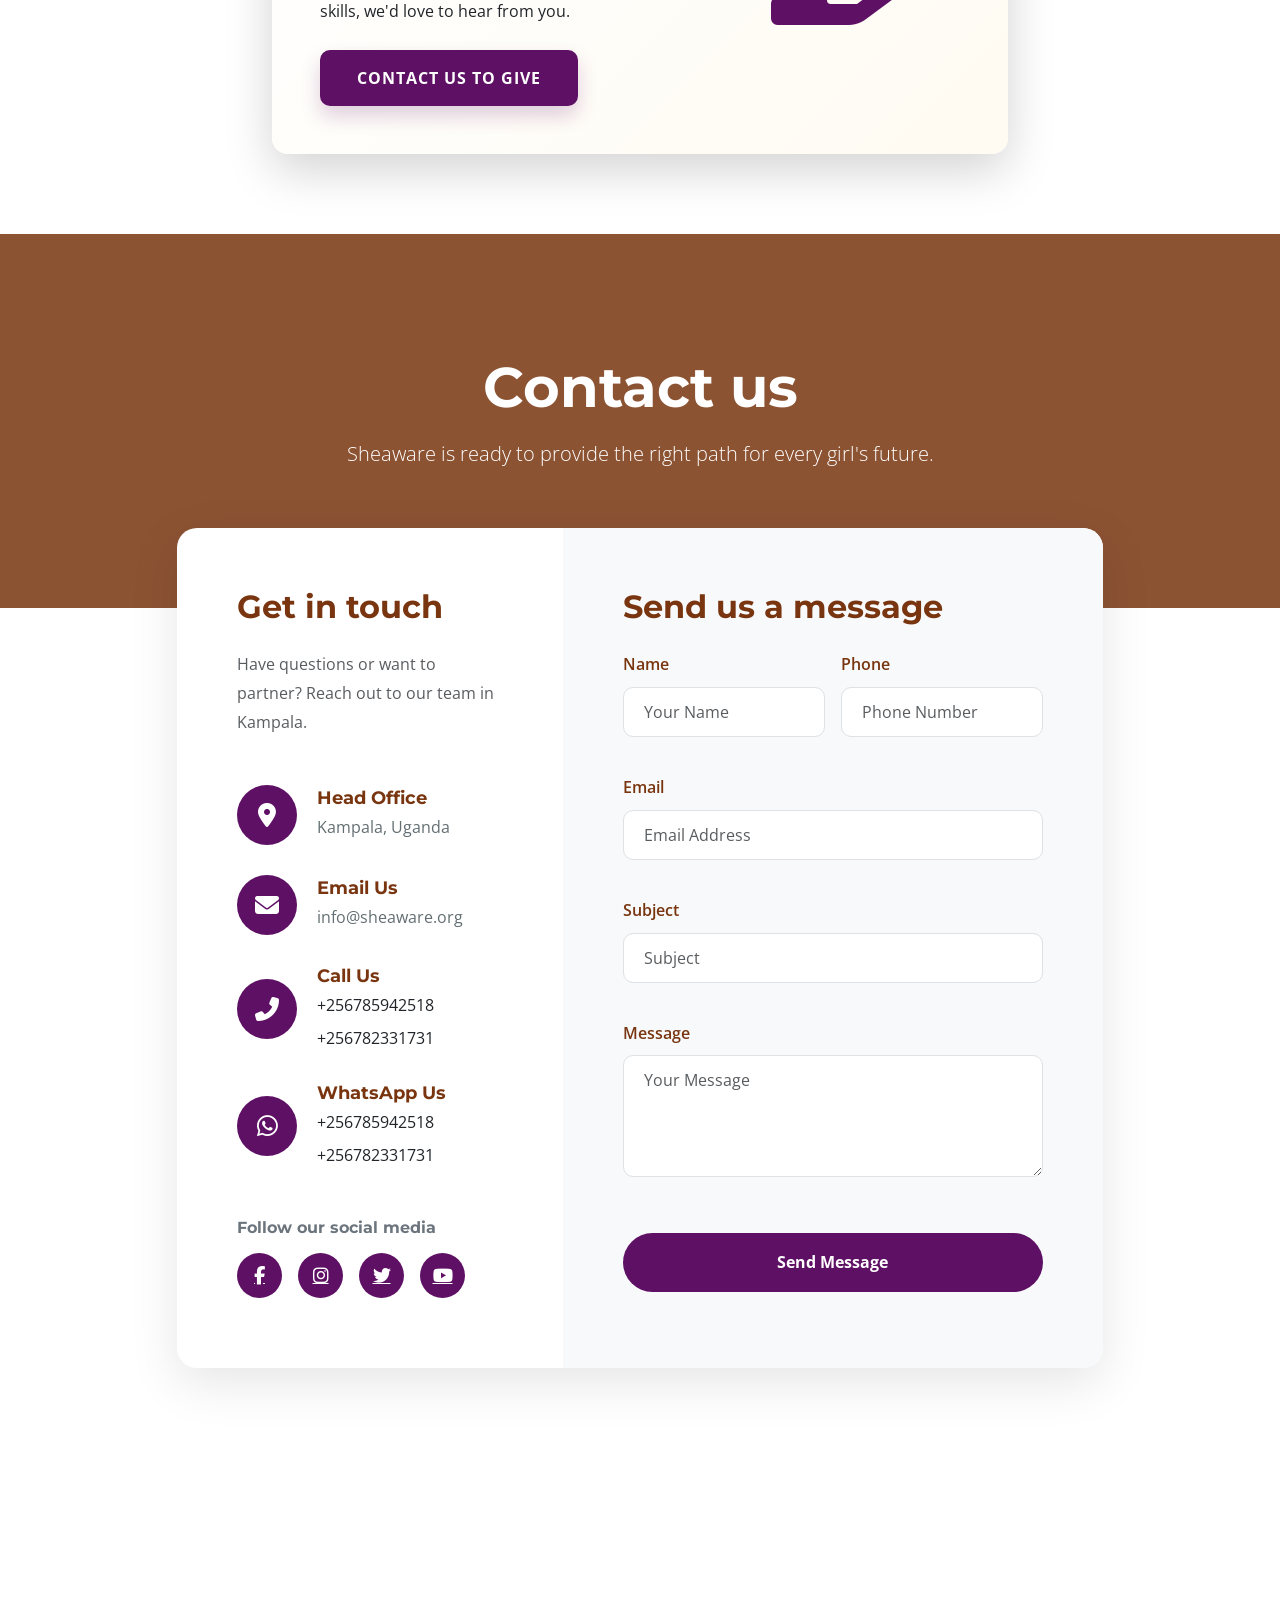
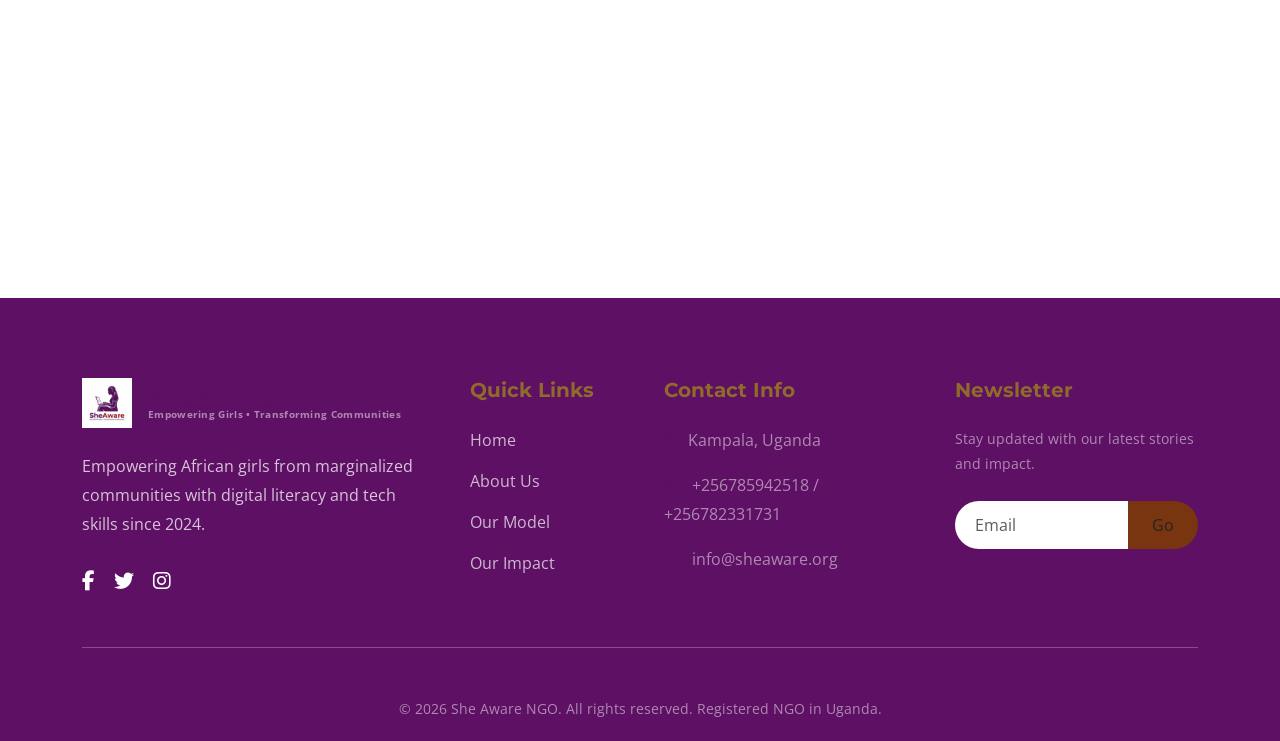
==== commit 23ff4158: "worked on navigation" ====
--- a/index.html
+++ b/index.html
@@ -168,10 +168,11 @@
             <div class="row align-items-center mb-5">
                 <div class="col-lg-6 mb-4 mb-lg-0">
                     <div class="about-text">
-                        <p>She Aware is a nonprofit organization dedicated to empowering school dropouts, young women in
+                        <p>SheAware is a nonprofit organization dedicated to empowering school dropouts, young women in
                             slums, and girls from marginalized rural villages with essential life and technology skills.
                             Across Uganda, millions of
-                            girls face overwhelming barriers—digital exclusion, poverty, and a lack of role models—often
+                            girls face overwhelming barriers including digital exclusion, poverty, and a lack of role
+                            models, often
                             leaving them with little hope for their future.</p>
                         <p>We bridge this gap by bringing technology education and mentorship directly to these
                             communities. Through our outreach programs, we work closely with local elders and leaders to
--- a/style.css
+++ b/style.css
@@ -1058,4 +1058,63 @@
         transform: scale(1);
         opacity: 0.1;
     }
+}
+
+/* EXTRA MOBILE RESPONSIVENESS FIXES */
+@media (max-width: 575px) {
+    .logo-img {
+        max-height: 45px !important;
+    }
+
+    .brand-title {
+        font-size: 1.2rem !important;
+    }
+
+    .brand-slogan {
+        font-size: 0.5rem !important;
+        white-space: normal !important;
+        line-height: 1.2 !important;
+    }
+
+    .navbar-brand {
+        max-width: 80% !important;
+        margin-right: 0 !important;
+    }
+
+    .hero-section {
+        height: 65vh !important;
+        /* Shorter to show more image width */
+        min-height: 460px !important;
+    }
+
+    .hero-content h1 {
+        font-size: 1.7rem !important;
+        margin-bottom: 0.8rem !important;
+    }
+
+    .hero-content p.lead {
+        font-size: 0.9rem !important;
+        margin-bottom: 1.2rem !important;
+        line-height: 1.3 !important;
+    }
+
+    .hero-content .btn {
+        padding: 7px 12px !important;
+        font-size: 0.8rem !important;
+    }
+}
+
+@media (max-width: 380px) {
+    .brand-title {
+        font-size: 1.1rem !important;
+    }
+
+    .brand-slogan {
+        display: none !important;
+        /* Hide on very small screens to keep toggler on same row */
+    }
+
+    .hero-content h1 {
+        font-size: 1.6rem !important;
+    }
 }
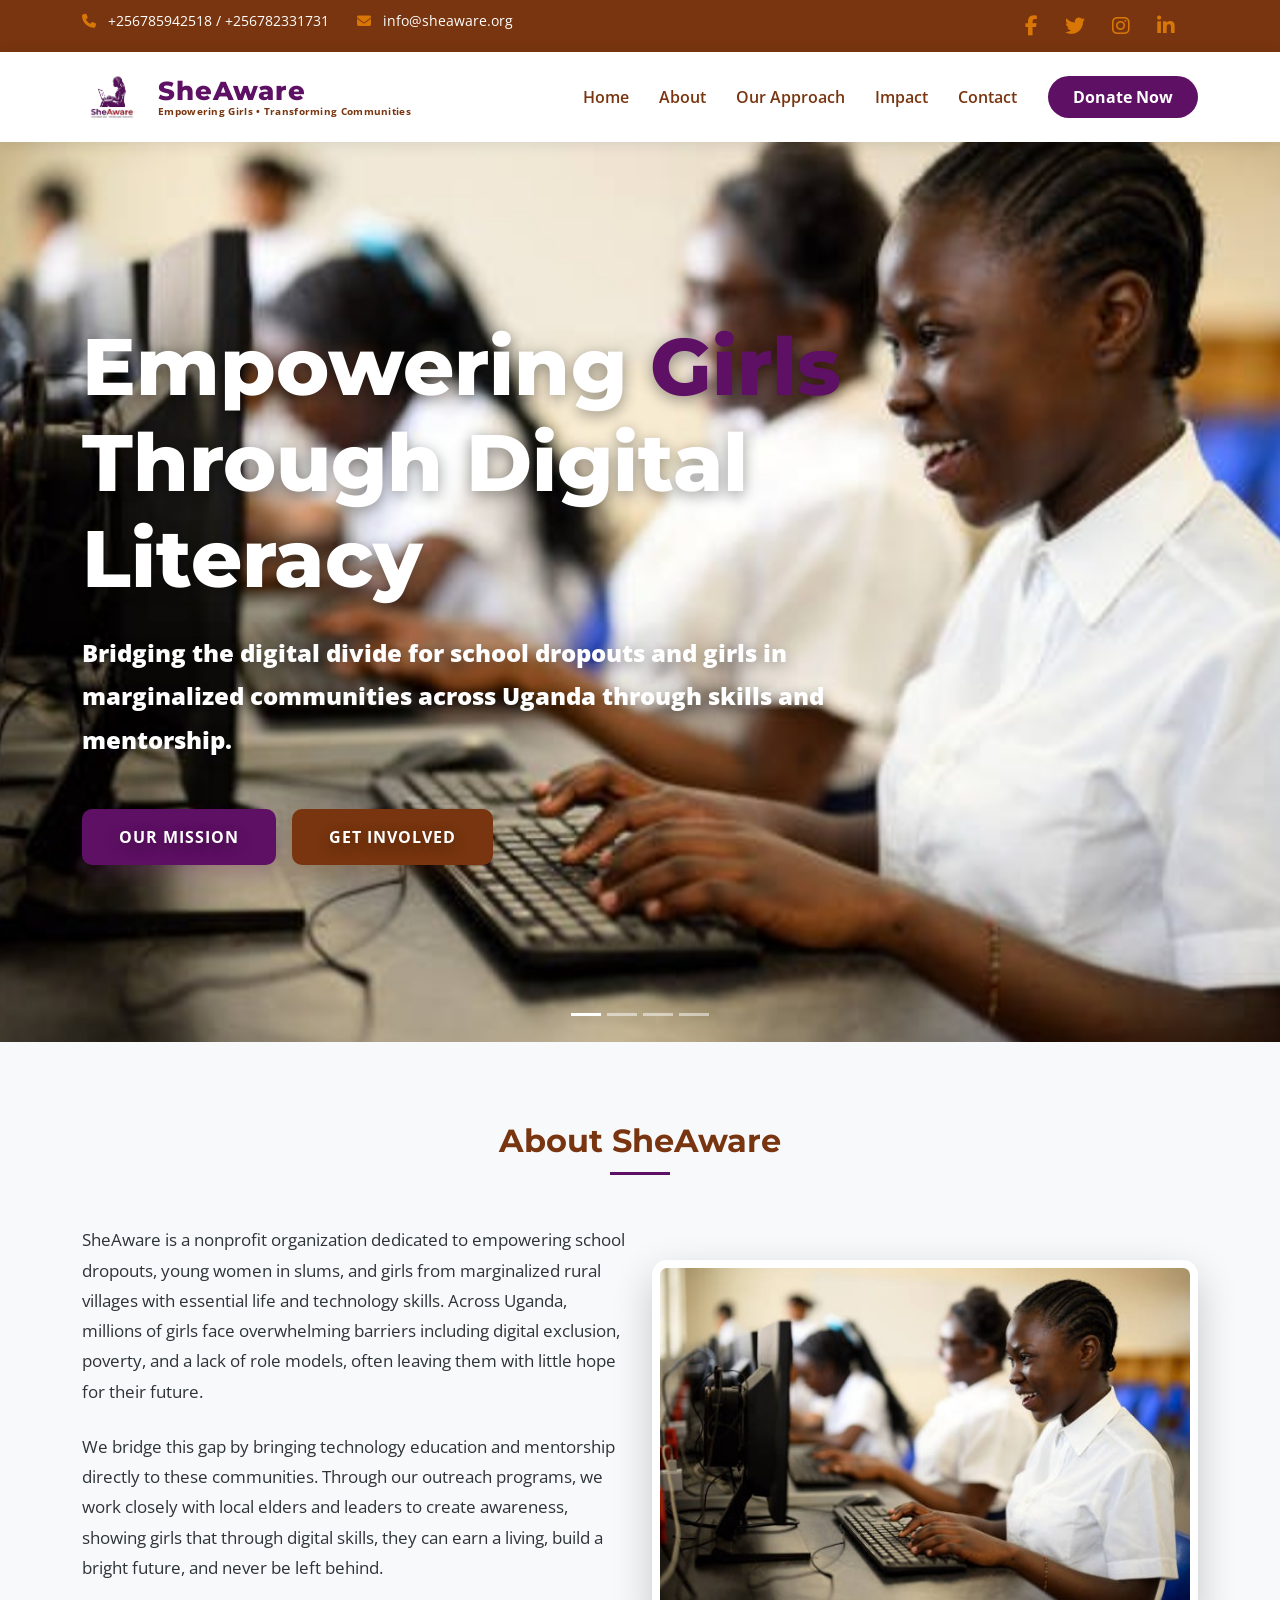
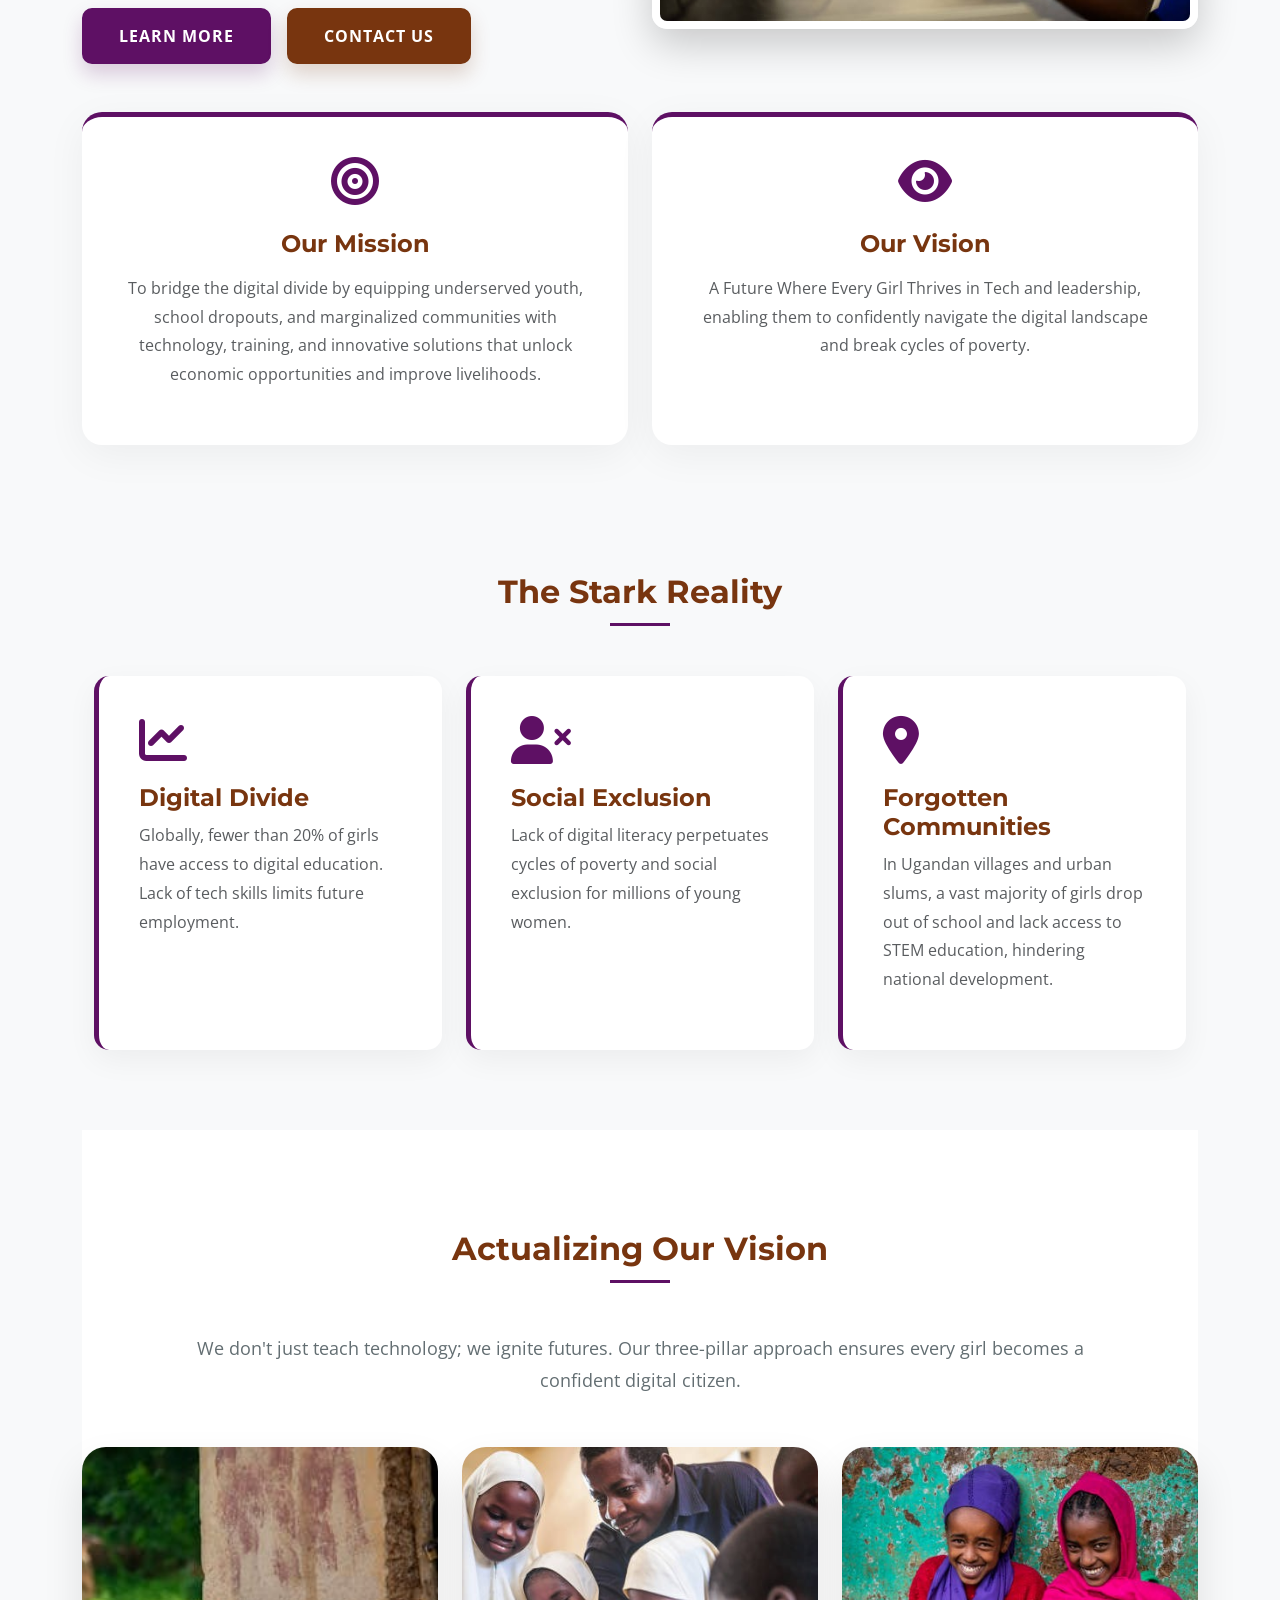
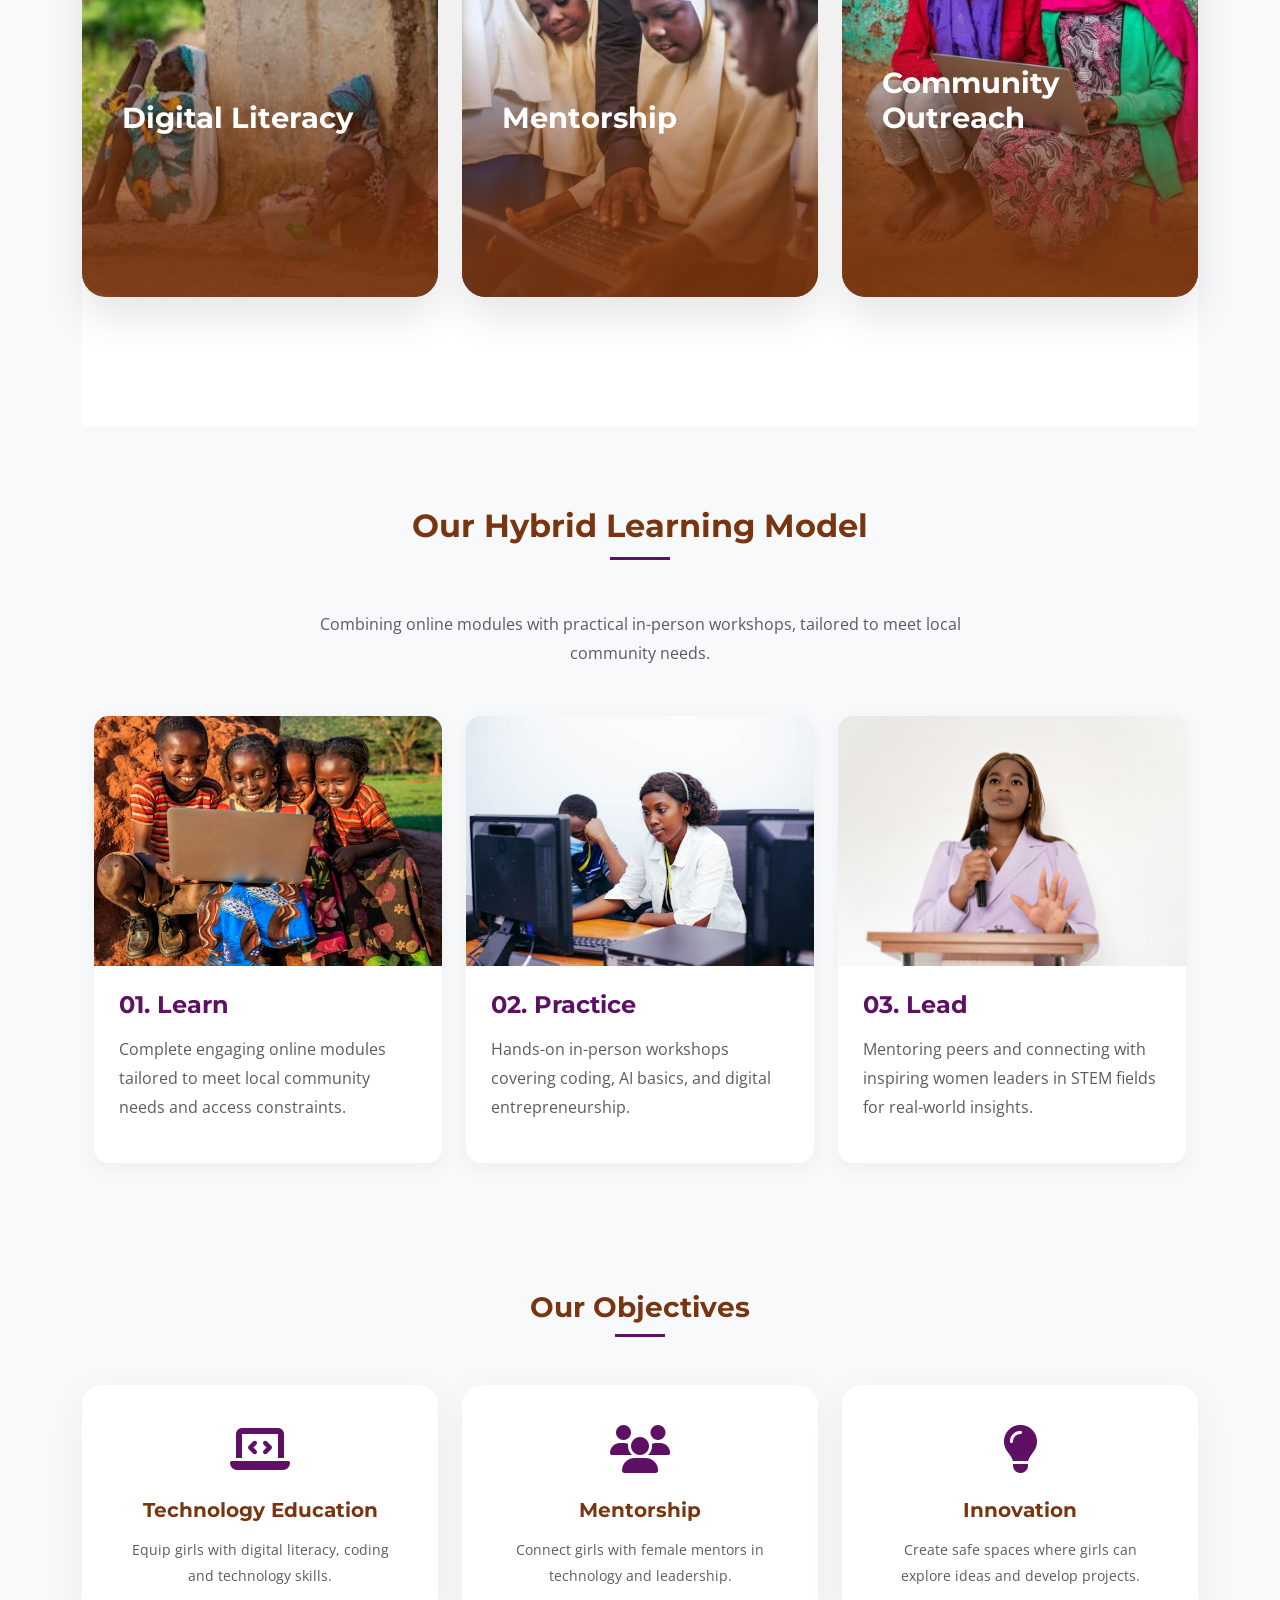
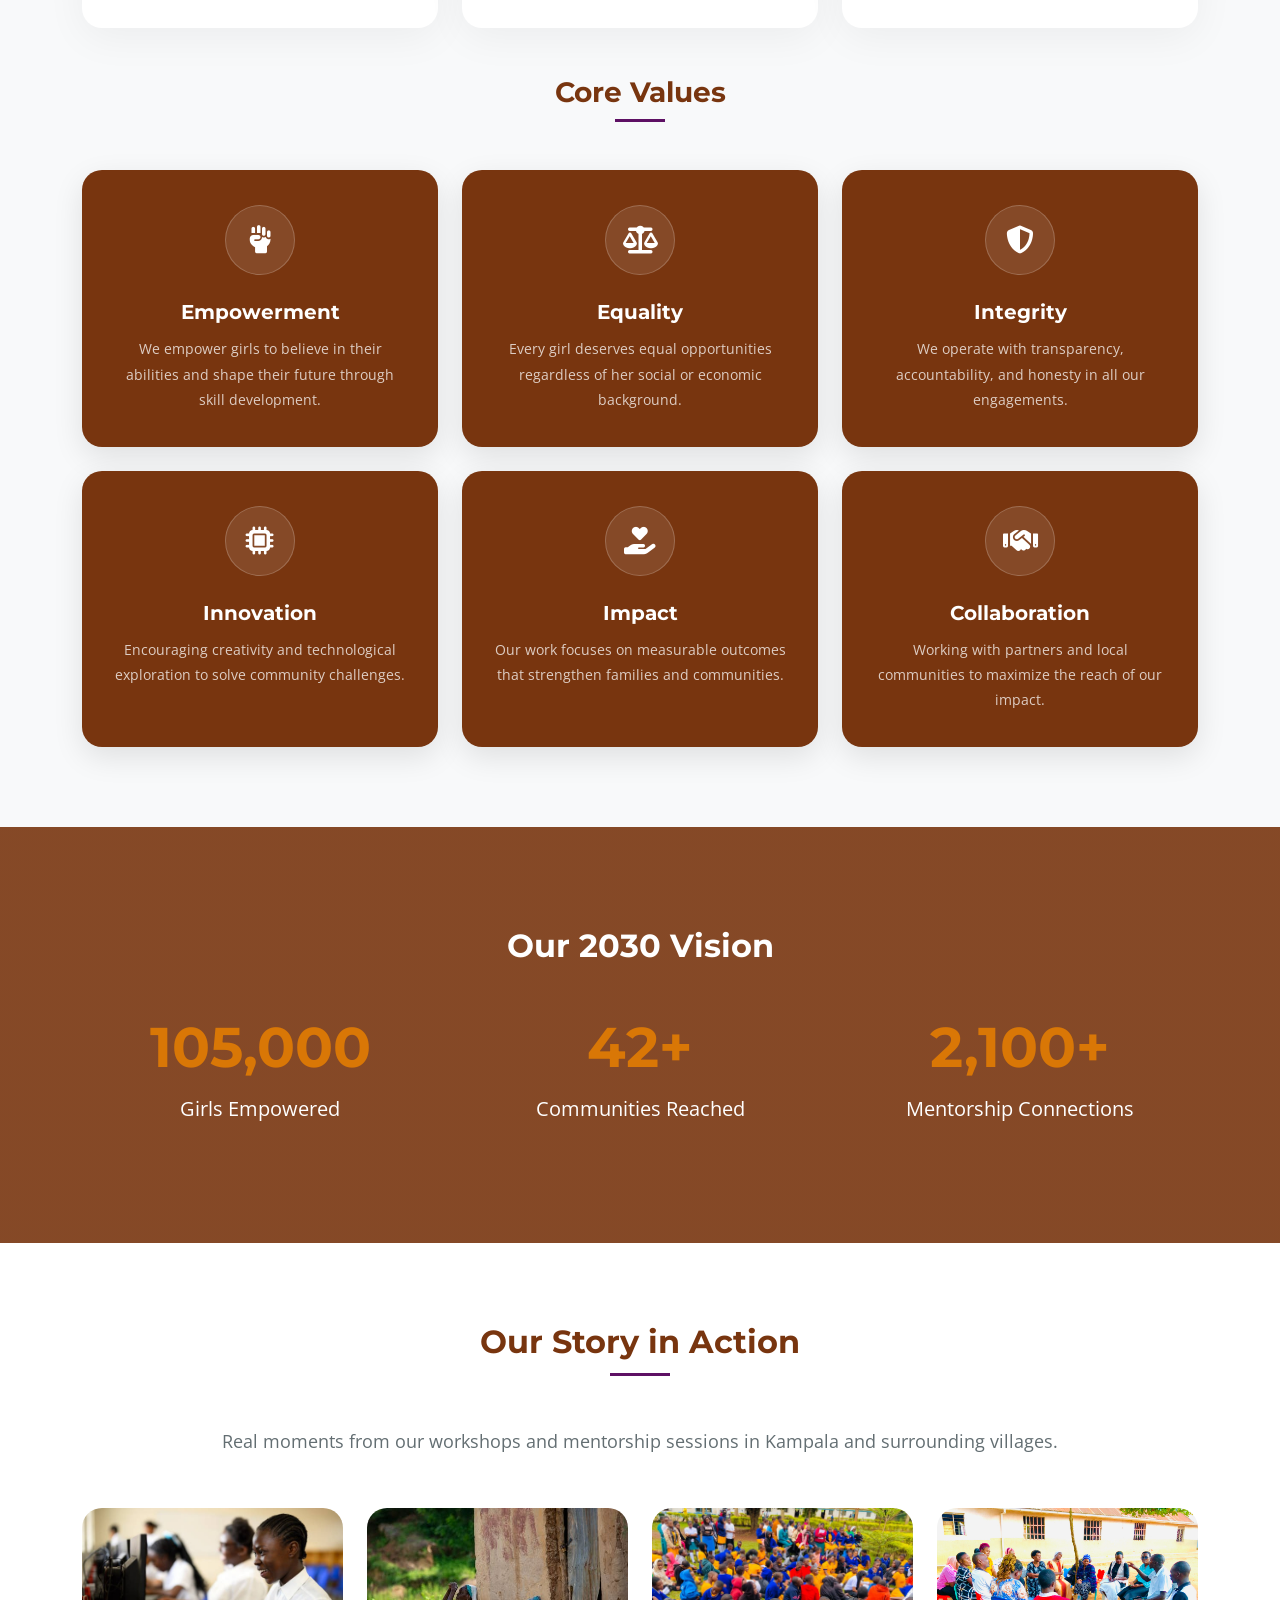
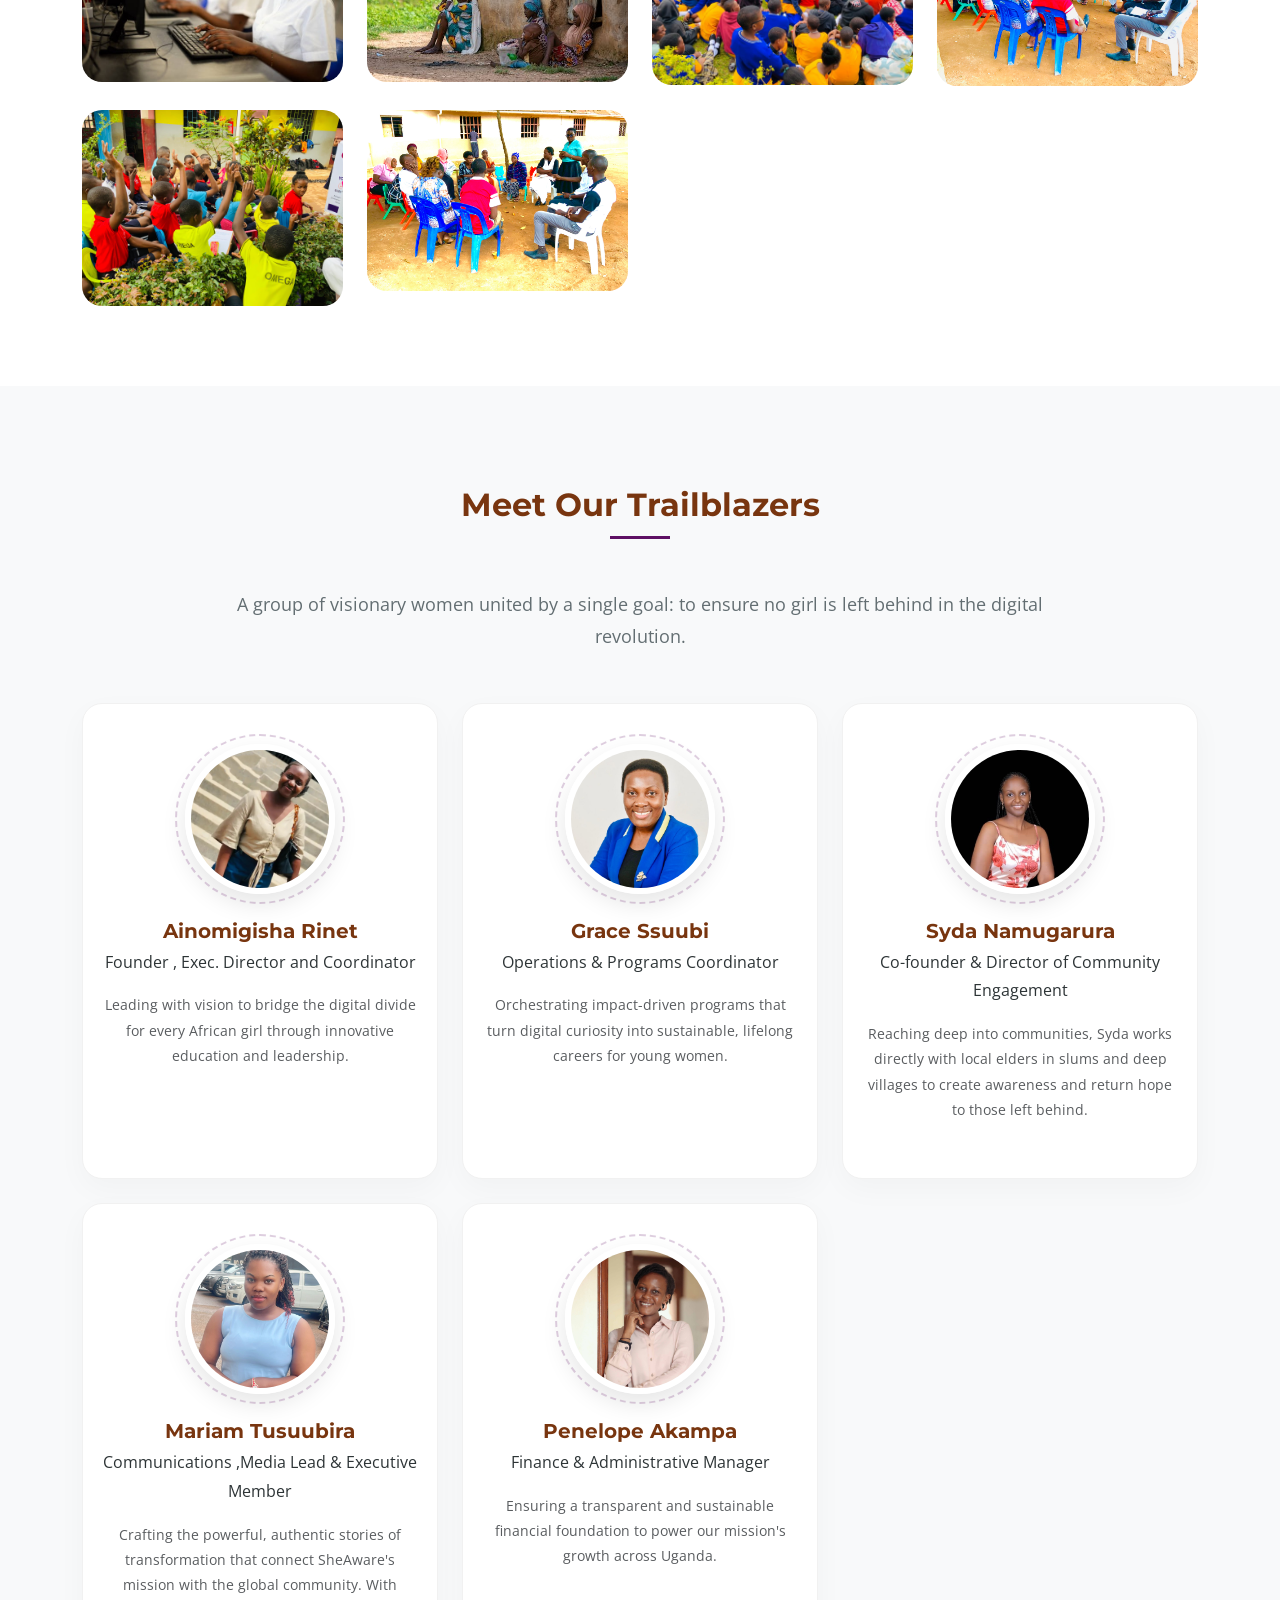
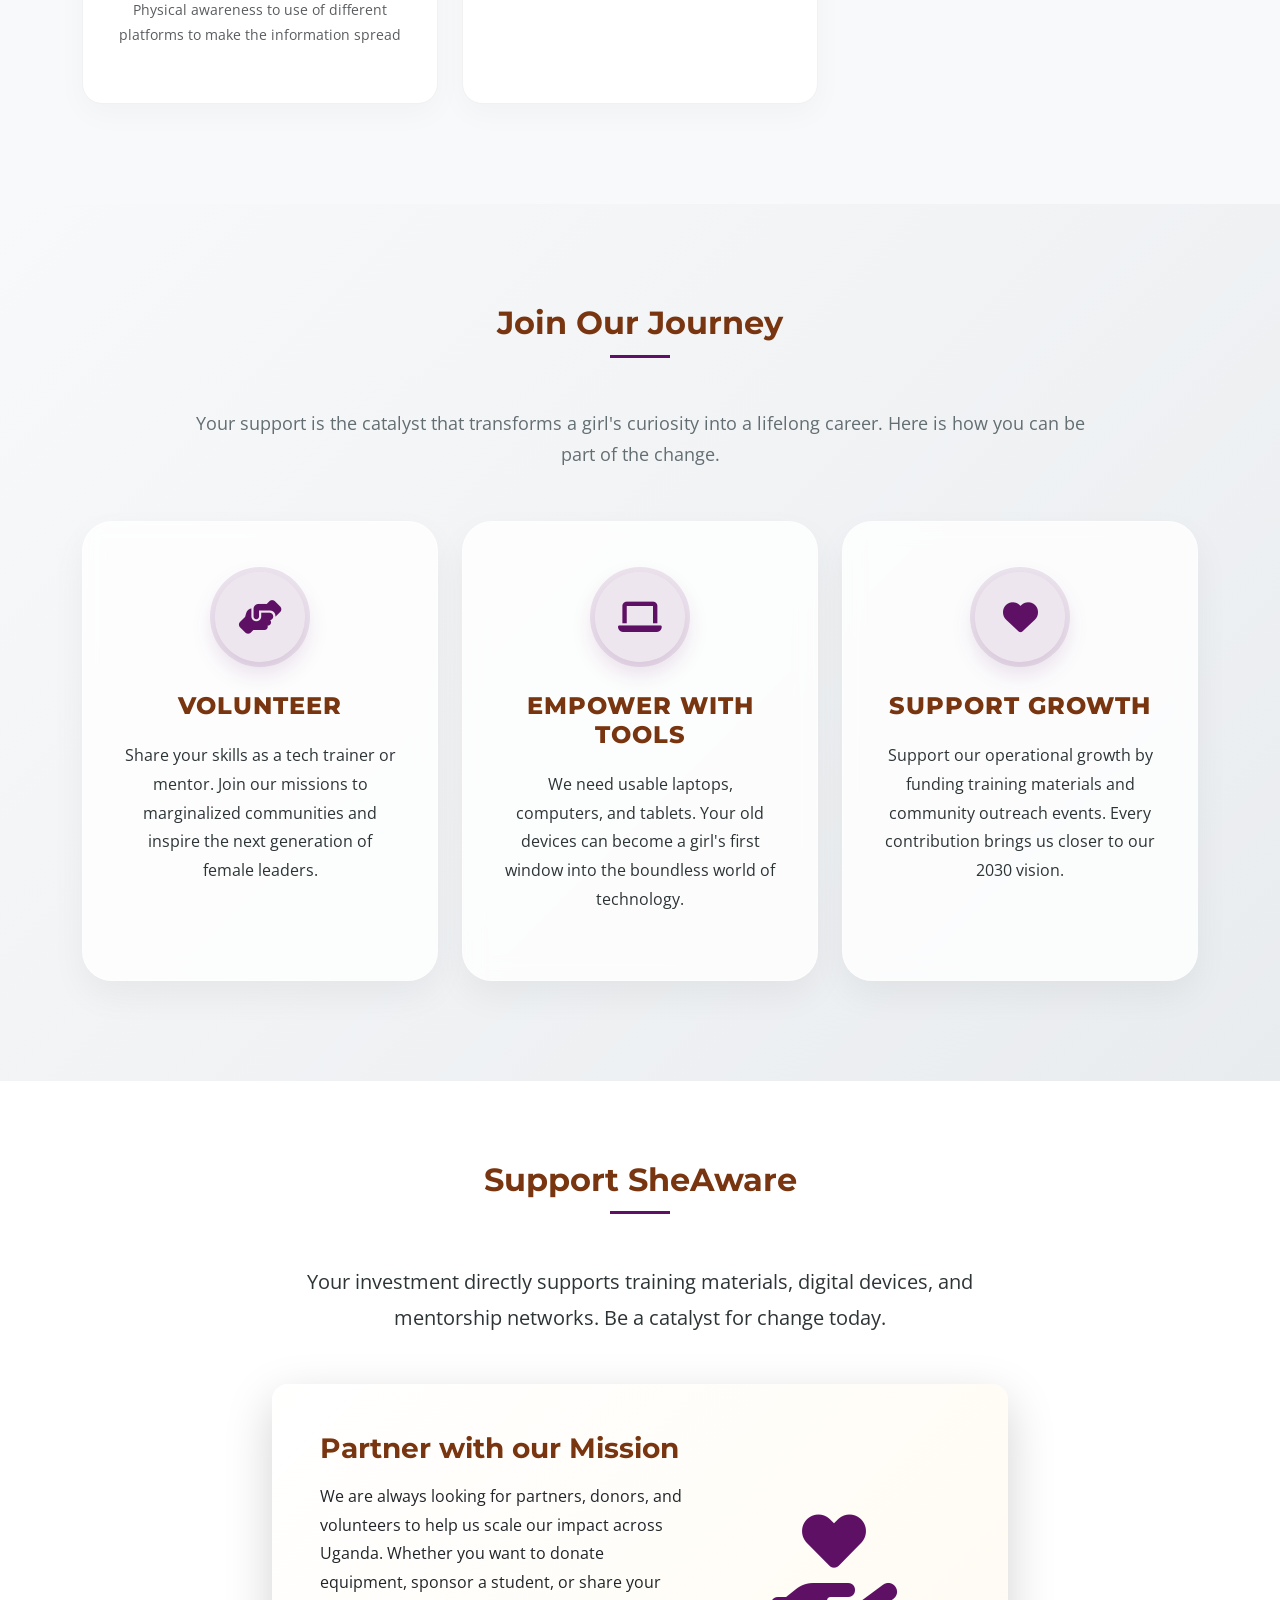
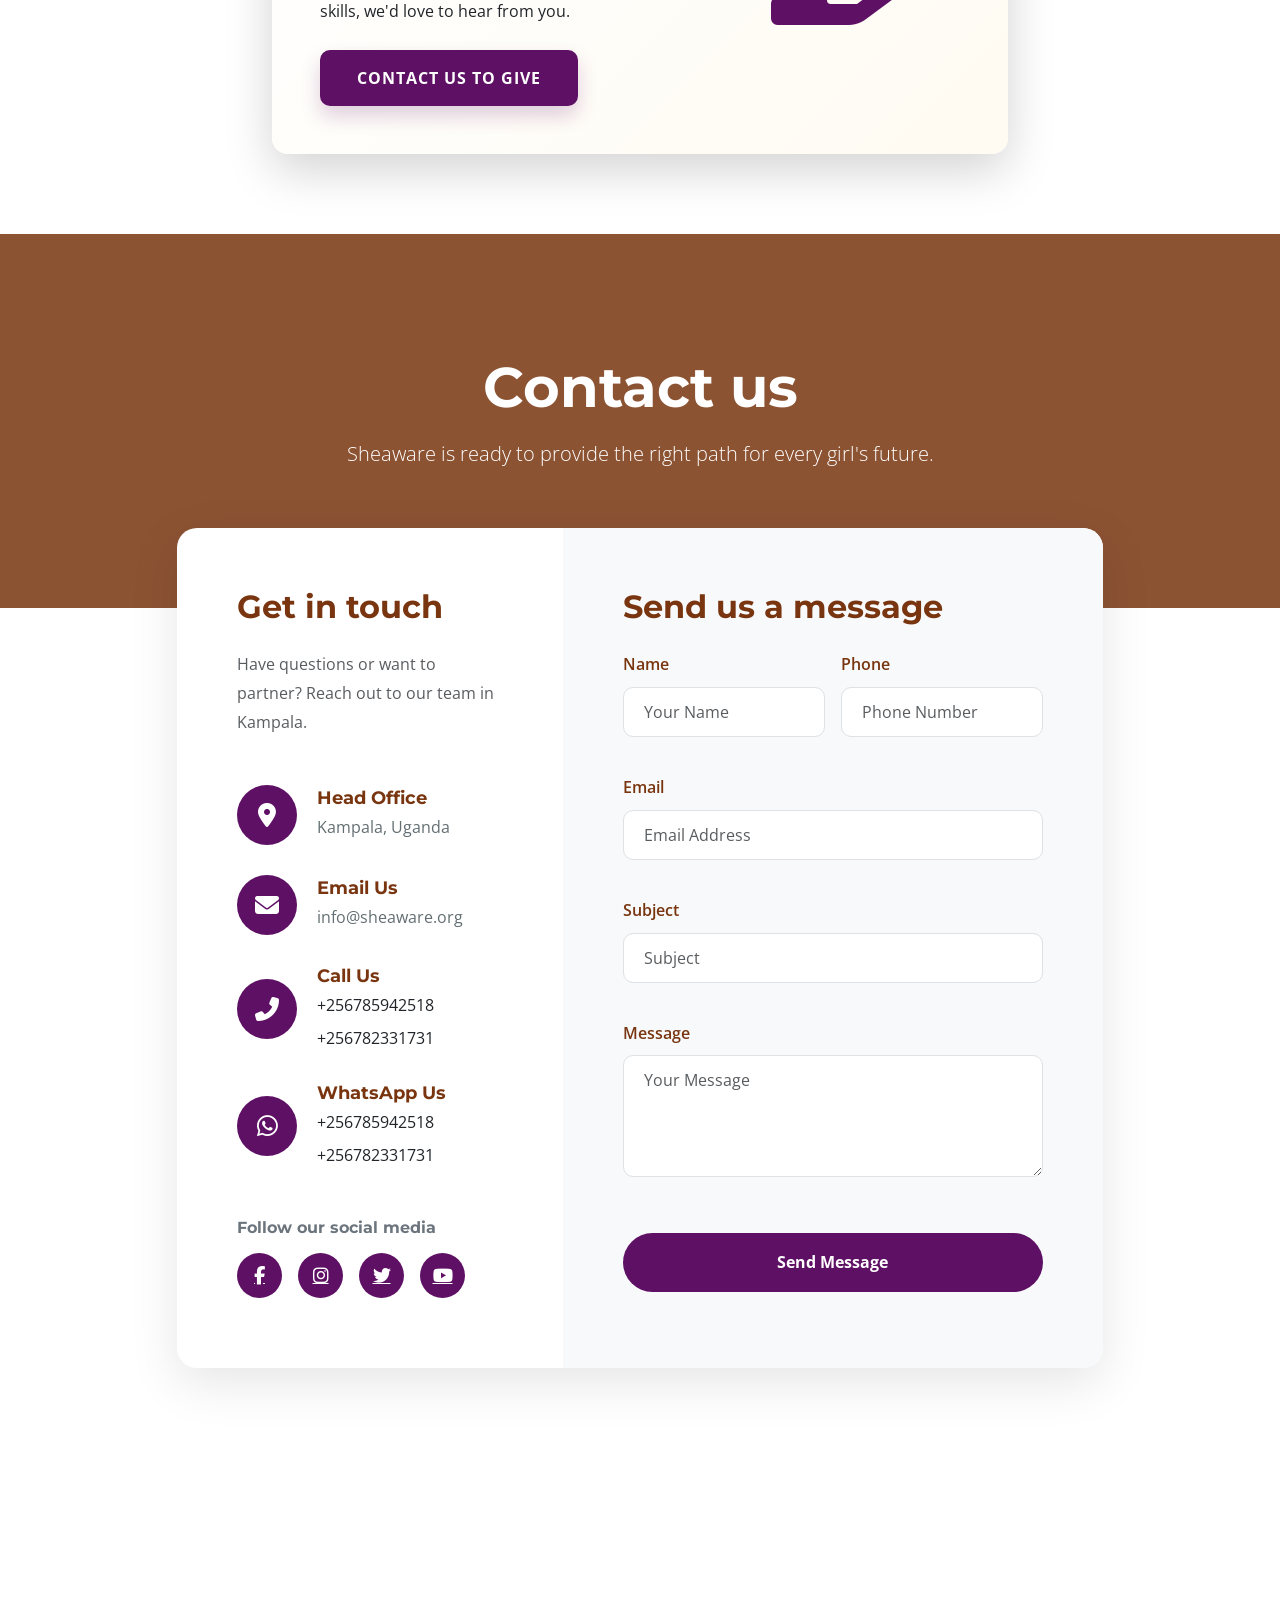
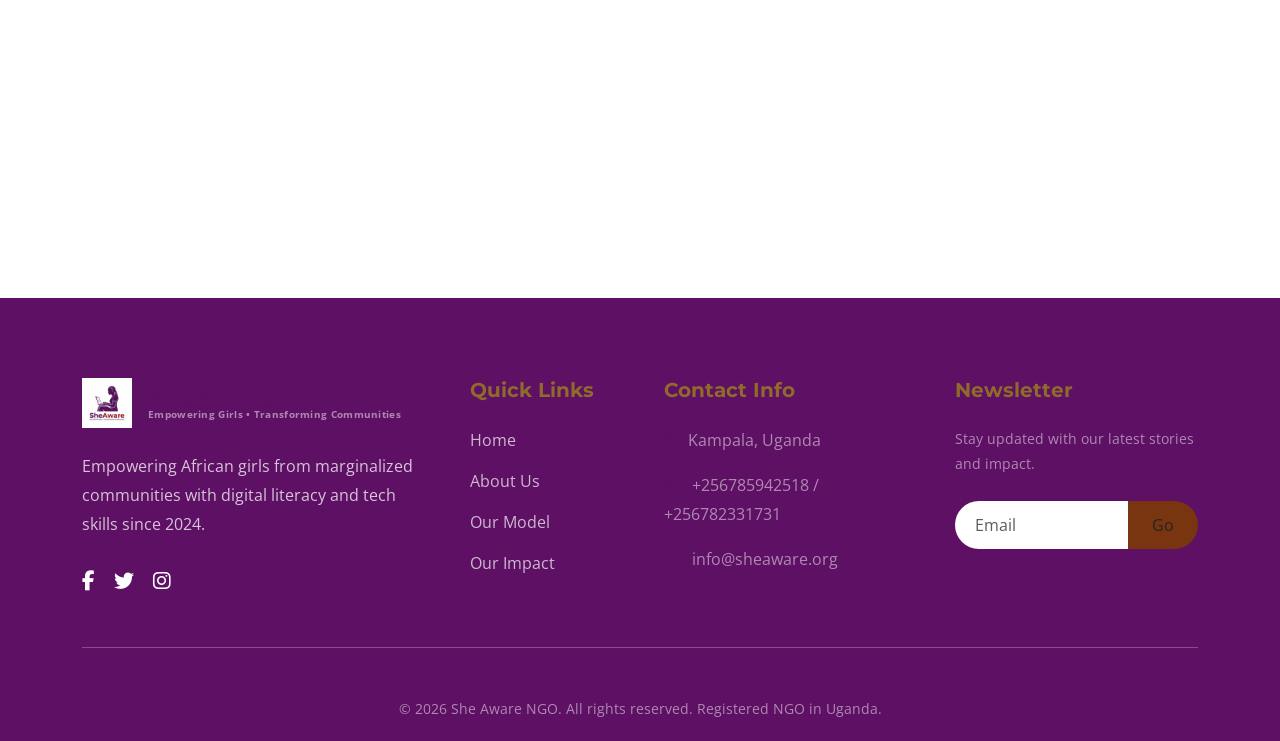
==== commit 953867e0: "intergrates the access key for our organisational email" ====
--- a/index.html
+++ b/index.html
@@ -750,7 +750,7 @@
                                 <h2 class="text-start mb-4">Send us a message</h2>
                                 <form action="https://api.web3forms.com/submit" method="POST" id="contactForm">
                                     <!-- Replace with your Access Key -->
-                                    <input type="hidden" name="access_key" value="67bf53ee-25cb-45b9-a2ea-efa2be15152b">
+                                    <input type="hidden" name="access_key" value="a66ae9ba-5c20-4474-8aa6-4450f9b09716">
 
                                     <!-- Optional: Custom Subject -->
                                     <input type="hidden" name="from_name" value="SheAware Website Contact">
